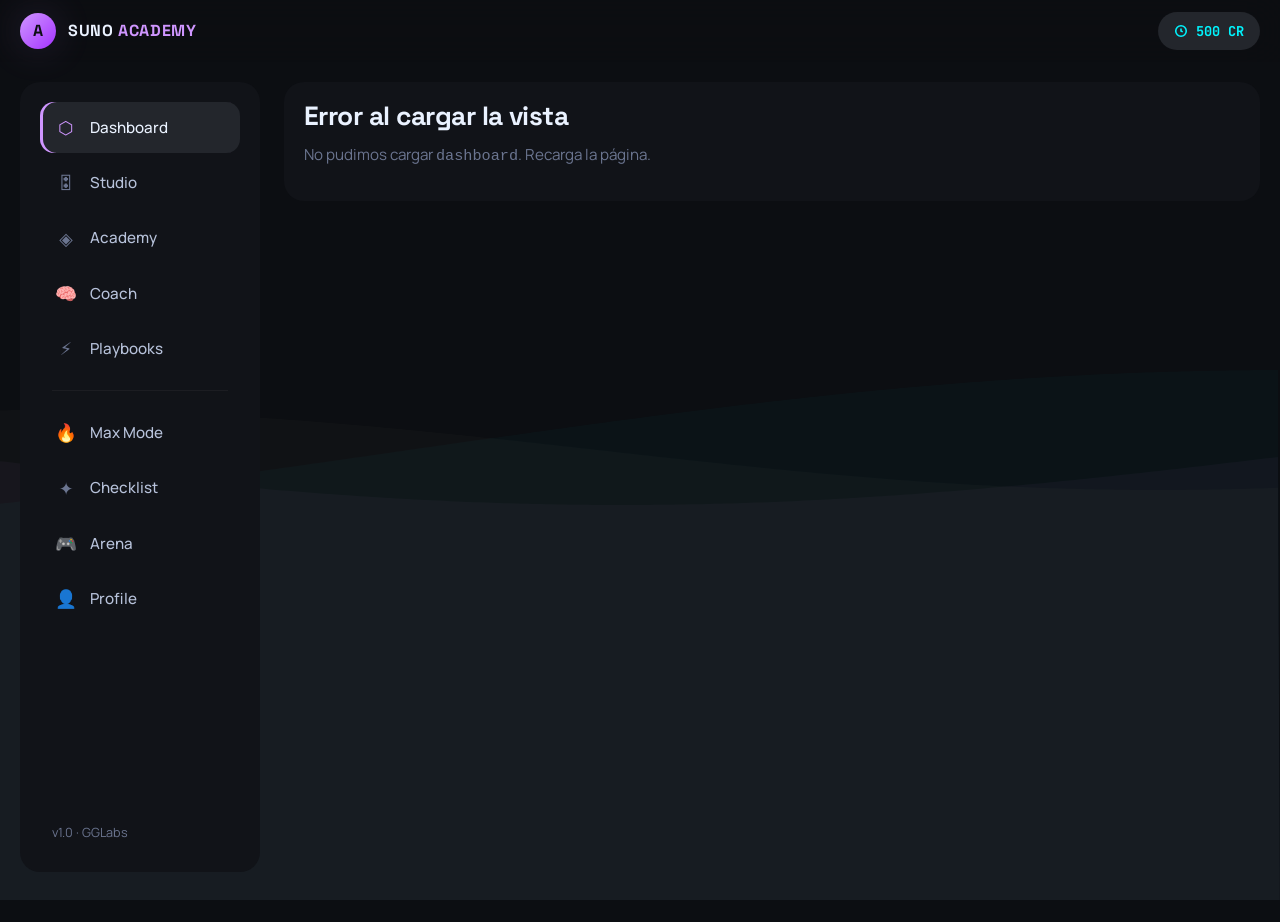
==== index.html @ f813c274 "feat: SUNO ACADEMY v1.0 — scaffolding completo + motores + datos reales - Shell navegable con 9 secc" ====
<!DOCTYPE html>
<html lang="es">
<head>
<meta charset="UTF-8" />
<meta name="viewport" content="width=device-width, initial-scale=1, viewport-fit=cover" />
<meta name="theme-color" content="#0c0e12" />
<meta name="description" content="SUNO ACADEMY — Aprende, domina y compite usando Suno AI. Motor de prompts, academia de videos con timestamps, coach de diagnóstico, playbooks, Max Mode y gamificación completa. GGLabs Bolivia." />
<meta property="og:title" content="SUNO ACADEMY" />
<meta property="og:description" content="La academia definitiva para dominar Suno AI — motor de prompts, videos, coach de diagnóstico y gamificación." />
<meta property="og:image" content="assets/img/og-cover.png" />
<meta property="og:type" content="website" />
<title>SUNO ACADEMY · Kinetic Studio</title>

<link rel="icon" type="image/svg+xml" href="assets/img/favicon.svg" />
<link rel="manifest" href="manifest.webmanifest" />

<link rel="preconnect" href="https://fonts.googleapis.com" />
<link rel="preconnect" href="https://fonts.gstatic.com" crossorigin />
<link href="https://fonts.googleapis.com/css2?family=Space+Grotesk:wght@500;600;700&family=Manrope:wght@400;500;600;700&family=JetBrains+Mono:wght@400;500;700&display=swap" rel="stylesheet" />

<link rel="stylesheet" href="assets/css/tokens.css" />
<link rel="stylesheet" href="assets/css/base.css" />
<link rel="stylesheet" href="assets/css/layout.css" />
<link rel="stylesheet" href="assets/css/components.css" />
<link rel="stylesheet" href="assets/css/sections.css" />
</head>
<body>

<!-- Background canvas (ondas sutiles) -->
<canvas id="bgc" aria-hidden="true"></canvas>

<!-- Topbar -->
<header class="topbar" role="banner">
  <div class="topbar-inner">
    <button class="menu-btn" id="menuBtn" aria-label="Abrir menú" hidden>
      <svg viewBox="0 0 24 24" width="22" height="22" fill="none" stroke="currentColor" stroke-width="2" stroke-linecap="round"><path d="M4 7h16M4 12h16M4 17h16"/></svg>
    </button>
    <a class="brand" href="#/dashboard">
      <span class="brand-avatar" aria-hidden="true">A</span>
      <span class="brand-text">SUNO <span class="brand-accent">ACADEMY</span></span>
    </a>
    <div class="topbar-right">
      <button class="credit-chip" id="creditChip" aria-label="Créditos disponibles">
        <svg viewBox="0 0 16 16" width="14" height="14" fill="none" stroke="currentColor" stroke-width="1.8"><circle cx="8" cy="8" r="6"/><path d="M8 5v3l2 1"/></svg>
        <span id="creditValue">500</span> CR
      </button>
    </div>
  </div>
</header>

<!-- Shell principal: sidebar + main -->
<div class="shell">

  <!-- Sidebar (desktop) -->
  <aside class="sidebar" id="sidebar" aria-label="Navegación principal">
    <nav>
      <a href="#/dashboard" class="nav-link" data-route="dashboard">
        <span class="nav-icon" aria-hidden="true">⬡</span>
        <span>Dashboard</span>
      </a>
      <a href="#/studio" class="nav-link" data-route="studio">
        <span class="nav-icon" aria-hidden="true">🎛</span>
        <span>Studio</span>
      </a>
      <a href="#/academy" class="nav-link" data-route="academy">
        <span class="nav-icon" aria-hidden="true">◈</span>
        <span>Academy</span>
      </a>
      <a href="#/coach" class="nav-link" data-route="coach">
        <span class="nav-icon" aria-hidden="true">🧠</span>
        <span>Coach</span>
      </a>
      <a href="#/playbooks" class="nav-link" data-route="playbooks">
        <span class="nav-icon" aria-hidden="true">⚡</span>
        <span>Playbooks</span>
      </a>
      <div class="nav-sep"></div>
      <a href="#/maxmode" class="nav-link" data-route="maxmode">
        <span class="nav-icon" aria-hidden="true">🔥</span>
        <span>Max Mode</span>
      </a>
      <a href="#/checklist" class="nav-link" data-route="checklist">
        <span class="nav-icon" aria-hidden="true">✦</span>
        <span>Checklist</span>
      </a>
      <a href="#/arena" class="nav-link" data-route="arena">
        <span class="nav-icon" aria-hidden="true">🎮</span>
        <span>Arena</span>
      </a>
      <a href="#/profile" class="nav-link" data-route="profile">
        <span class="nav-icon" aria-hidden="true">👤</span>
        <span>Profile</span>
      </a>
    </nav>
    <div class="sidebar-footer">
      <small class="muted">v1.0 · GGLabs</small>
    </div>
  </aside>

  <!-- Main content -->
  <main id="main" class="main" role="main">

    <!-- Dashboard (default) -->
    <section class="view" id="view-dashboard" data-view="dashboard" hidden>
      <div class="loading-placeholder">
        <div class="ring-ph"></div>
        <p class="muted">Cargando dashboard…</p>
      </div>
    </section>

    <!-- Studio -->
    <section class="view" id="view-studio" data-view="studio" hidden>
      <div class="loading-placeholder">
        <div class="ring-ph"></div>
        <p class="muted">Inicializando Synthesis Engine…</p>
      </div>
    </section>

    <!-- Academy -->
    <section class="view" id="view-academy" data-view="academy" hidden>
      <div class="loading-placeholder">
        <div class="ring-ph"></div>
        <p class="muted">Cargando academia…</p>
      </div>
    </section>

    <!-- Coach -->
    <section class="view" id="view-coach" data-view="coach" hidden>
      <div class="loading-placeholder">
        <div class="ring-ph"></div>
        <p class="muted">Preparando diagnóstico…</p>
      </div>
    </section>

    <!-- Playbooks -->
    <section class="view" id="view-playbooks" data-view="playbooks" hidden>
      <div class="loading-placeholder">
        <div class="ring-ph"></div>
        <p class="muted">Cargando playbooks…</p>
      </div>
    </section>

    <!-- Max Mode -->
    <section class="view" id="view-maxmode" data-view="maxmode" hidden>
      <div class="loading-placeholder">
        <div class="ring-ph"></div>
        <p class="muted">Cargando Max Mode…</p>
      </div>
    </section>

    <!-- Checklist -->
    <section class="view" id="view-checklist" data-view="checklist" hidden>
      <div class="loading-placeholder">
        <div class="ring-ph"></div>
        <p class="muted">Cargando checklist…</p>
      </div>
    </section>

    <!-- Arena -->
    <section class="view" id="view-arena" data-view="arena" hidden>
      <div class="loading-placeholder">
        <div class="ring-ph"></div>
        <p class="muted">Entrando al arena…</p>
      </div>
    </section>

    <!-- Profile -->
    <section class="view" id="view-profile" data-view="profile" hidden>
      <div class="loading-placeholder">
        <div class="ring-ph"></div>
        <p class="muted">Cargando identidad creativa…</p>
      </div>
    </section>

  </main>

</div>

<!-- Bottom Nav (mobile) -->
<nav class="bottom-nav" aria-label="Navegación móvil">
  <a href="#/dashboard" class="bn-link" data-route="dashboard">
    <span class="bn-icon" aria-hidden="true">⬡</span>
    <span class="bn-label">Dashboard</span>
  </a>
  <a href="#/studio" class="bn-link" data-route="studio">
    <span class="bn-icon" aria-hidden="true">🧪</span>
    <span class="bn-label">Lab</span>
  </a>
  <a href="#/academy" class="bn-link" data-route="academy">
    <span class="bn-icon" aria-hidden="true">◈</span>
    <span class="bn-label">Academy</span>
  </a>
  <a href="#/arena" class="bn-link" data-route="arena">
    <span class="bn-icon" aria-hidden="true">🎮</span>
    <span class="bn-label">Arena</span>
  </a>
  <a href="#/profile" class="bn-link" data-route="profile">
    <span class="bn-icon" aria-hidden="true">👤</span>
    <span class="bn-label">Profile</span>
  </a>
</nav>

<!-- Toast container -->
<div class="toast-stack" id="toastStack" aria-live="polite" aria-atomic="true"></div>

<!-- Module loader -->
<script type="module" src="assets/js/app.js"></script>

</body>
</html>
---- assets/css/tokens.css ----
/* ============================================================
   SUNO ACADEMY · Design Tokens
   Sistema "Kinetic Studio" — obsidiana + neón
   ============================================================ */

:root {
  /* ── Base surfaces (obsidiana) ──────────────────────────── */
  --bg:             #0c0e12;
  --surface:        #0c0e12;
  --surface-low:    #111318;
  --surface-mid:    #1a1d23;
  --surface-high:   #23262c;
  --surface-bright: #2a2d33;

  /* ── Acentos neón ──────────────────────────────────────── */
  --primary:        #cf96ff;
  --primary-dim:    #a533ff;
  --secondary:      #00f4fe;
  --tertiary:       #f3ffca;
  --warn:           #f7ca65;
  --danger:         #ff6d83;
  --success:        #3cff99;

  /* ── Texto ──────────────────────────────────────────────── */
  --text:           #eaf2ff;
  --text-2:         #b7c2da;
  --text-3:         #6b7590;

  /* ── Ghost line (solo accesibilidad) ───────────────────── */
  --outline-ghost:  rgba(70, 72, 77, 0.20);

  /* ── Gradients ─────────────────────────────────────────── */
  --grad-primary:   linear-gradient(135deg, #cf96ff 0%, #a533ff 100%);
  --grad-cool:      linear-gradient(135deg, #00f4fe 0%, #cf96ff 100%);
  --grad-warm:      linear-gradient(135deg, #f3ffca 0%, #f7ca65 100%);
  --grad-danger:    linear-gradient(90deg, #ff6d83, #f7ca65, #3cff99);

  /* ── Ambient glows (reemplazan drop-shadows) ───────────── */
  --glow-primary:   0 0 40px rgba(207, 150, 255, 0.16);
  --glow-secondary: 0 0 40px rgba(0, 244, 254, 0.12);
  --glow-tertiary:  0 0 40px rgba(243, 255, 202, 0.14);
  --glow-card:      0 8px 40px rgba(0, 0, 0, 0.35);

  /* ── Radii ─────────────────────────────────────────────── */
  --r-sm:   8px;
  --r-md:  14px;
  --r-lg:  20px;
  --r-xl:  28px;
  --r-full: 999px;

  /* ── Spacing ───────────────────────────────────────────── */
  --sp-1:  4px;
  --sp-2:  8px;
  --sp-3: 12px;
  --sp-4: 16px;
  --sp-5: 20px;
  --sp-6: 24px;
  --sp-8: 32px;
  --sp-10: 40px;
  --sp-12: 56px;

  /* ── Glass ─────────────────────────────────────────────── */
  --glass-bg:   rgba(42, 45, 51, 0.40);
  --glass-blur: blur(20px);

  /* ── Tipografía ────────────────────────────────────────── */
  --font-display: 'Space Grotesk', ui-sans-serif, system-ui, sans-serif;
  --font-body:    'Manrope', ui-sans-serif, system-ui, sans-serif;
  --font-mono:    'JetBrains Mono', ui-monospace, SFMono-Regular, Menlo, monospace;

  /* ── Tamaños de texto ──────────────────────────────────── */
  --tx-display-lg: clamp(2.2rem, 5vw, 3.4rem);
  --tx-display-md: clamp(1.7rem, 3.5vw, 2.4rem);
  --tx-headline:   clamp(1.25rem, 2.2vw, 1.65rem);
  --tx-title:      1.05rem;
  --tx-body:       0.95rem;
  --tx-small:      0.85rem;
  --tx-xs:         0.75rem;

  /* ── Z-index ───────────────────────────────────────────── */
  --z-topbar: 50;
  --z-nav:    45;
  --z-toast:  90;
  --z-modal:  100;

  /* ── Transiciones ──────────────────────────────────────── */
  --ease-out:  cubic-bezier(0.2, 0.7, 0.2, 1);
  --ease-in:   cubic-bezier(0.8, 0.1, 0.95, 0.3);
  --dur-fast:  0.16s;
  --dur-med:   0.28s;
  --dur-slow:  0.5s;
}

/* Accesibilidad: reduce motion */
@media (prefers-reduced-motion: reduce) {
  :root {
    --dur-fast: 0.01s;
    --dur-med:  0.01s;
    --dur-slow: 0.01s;
  }
}

/* EOF */
---- assets/css/base.css ----
/* ============================================================
   SUNO ACADEMY · Base styles
   Reset, tipografía, fondos, scrollbar
   ============================================================ */

*, *::before, *::after { box-sizing: border-box; }

html, body { margin: 0; padding: 0; }

html {
  scroll-behavior: smooth;
  -webkit-text-size-adjust: 100%;
  text-size-adjust: 100%;
}

body {
  font-family: var(--font-body);
  font-size: var(--tx-body);
  line-height: 1.55;
  color: var(--text);
  background: var(--bg);
  min-height: 100vh;
  min-height: 100dvh;
  overflow-x: hidden;
  -webkit-font-smoothing: antialiased;
  -moz-osx-font-smoothing: grayscale;
}

/* Background canvas — absolute, detrás de todo */
#bgc {
  position: fixed;
  inset: 0;
  width: 100%;
  height: 100%;
  z-index: 0;
  pointer-events: none;
  opacity: 0.9;
}

/* Tipografía display */
h1, h2, h3, h4 {
  font-family: var(--font-display);
  font-weight: 700;
  letter-spacing: -0.02em;
  margin: 0 0 var(--sp-3);
  color: var(--text);
  line-height: 1.1;
}

h1 { font-size: var(--tx-display-md); }
h2 { font-size: var(--tx-headline); }
h3 { font-size: var(--tx-title); }
h4 { font-size: var(--tx-body); font-weight: 600; }

p { margin: 0 0 var(--sp-3); color: var(--text-2); }

a {
  color: var(--primary);
  text-decoration: none;
  transition: color var(--dur-fast) var(--ease-out);
}
a:hover { color: var(--secondary); }

button {
  font-family: inherit;
  font-size: inherit;
  color: inherit;
  background: none;
  border: none;
  cursor: pointer;
  padding: 0;
}

button:focus-visible,
a:focus-visible,
input:focus-visible,
select:focus-visible,
textarea:focus-visible {
  outline: 2px solid var(--secondary);
  outline-offset: 2px;
  border-radius: var(--r-sm);
}

img, svg { display: block; max-width: 100%; }

/* Helpers */
.muted { color: var(--text-3); }
.mono  { font-family: var(--font-mono); }
.grad-text {
  background: var(--grad-cool);
  -webkit-background-clip: text;
          background-clip: text;
  -webkit-text-fill-color: transparent;
  color: transparent;
}

/* Scrollbar oscuro */
* { scrollbar-width: thin; scrollbar-color: var(--surface-high) transparent; }
*::-webkit-scrollbar { width: 10px; height: 10px; }
*::-webkit-scrollbar-track { background: transparent; }
*::-webkit-scrollbar-thumb {
  background: var(--surface-high);
  border-radius: var(--r-full);
}
*::-webkit-scrollbar-thumb:hover { background: var(--surface-bright); }

/* Selección */
::selection {
  background: var(--primary-dim);
  color: var(--text);
}

/* Loading placeholder */
.loading-placeholder {
  display: flex;
  flex-direction: column;
  align-items: center;
  justify-content: center;
  gap: var(--sp-4);
  min-height: 60vh;
  text-align: center;
}
.ring-ph {
  width: 48px; height: 48px;
  border-radius: 50%;
  border: 3px solid var(--surface-high);
  border-top-color: var(--primary);
  animation: ringSpin 0.9s linear infinite;
}
@keyframes ringSpin { to { transform: rotate(360deg); } }

/* Utilidades */
[hidden] { display: none !important; }

/* EOF */
---- assets/css/layout.css ----
/* ============================================================
   SUNO ACADEMY · Layout
   Shell: topbar, sidebar, main, bottom-nav
   ============================================================ */

/* ── Topbar ──────────────────────────────────────────────── */
.topbar {
  position: sticky;
  top: 0;
  z-index: var(--z-topbar);
  background: rgba(12, 14, 18, 0.75);
  backdrop-filter: var(--glass-blur);
  -webkit-backdrop-filter: var(--glass-blur);
}

.topbar-inner {
  max-width: 1440px;
  margin: 0 auto;
  padding: var(--sp-3) var(--sp-5);
  display: flex;
  align-items: center;
  gap: var(--sp-4);
}

.menu-btn {
  display: none;
  width: 40px;
  height: 40px;
  align-items: center;
  justify-content: center;
  border-radius: var(--r-full);
  color: var(--text-2);
  transition: color var(--dur-fast) var(--ease-out);
}
.menu-btn:hover { color: var(--text); }

.brand {
  display: flex;
  align-items: center;
  gap: var(--sp-3);
  font-family: var(--font-display);
  font-weight: 700;
  letter-spacing: 0.04em;
  font-size: 1rem;
  color: var(--text);
  text-transform: uppercase;
}
.brand-avatar {
  width: 36px;
  height: 36px;
  border-radius: 50%;
  background: var(--grad-primary);
  display: flex;
  align-items: center;
  justify-content: center;
  font-family: var(--font-display);
  font-weight: 700;
  color: #0c0e12;
  font-size: 1rem;
  box-shadow: var(--glow-primary);
}
.brand-text { color: var(--text); }
.brand-accent { color: var(--primary); }

.topbar-right {
  margin-left: auto;
  display: flex;
  align-items: center;
  gap: var(--sp-3);
}

.credit-chip {
  display: inline-flex;
  align-items: center;
  gap: var(--sp-2);
  padding: 10px 16px;
  border-radius: var(--r-full);
  background: var(--surface-high);
  color: var(--secondary);
  font-family: var(--font-mono);
  font-weight: 700;
  font-size: var(--tx-small);
  transition: all var(--dur-fast) var(--ease-out);
}
.credit-chip:hover {
  background: var(--surface-bright);
  box-shadow: var(--glow-secondary);
}

/* ── Shell (sidebar + main) ──────────────────────────────── */
.shell {
  max-width: 1440px;
  margin: 0 auto;
  display: grid;
  grid-template-columns: 240px 1fr;
  gap: var(--sp-6);
  padding: var(--sp-5);
  position: relative;
  z-index: 2;
}

.sidebar {
  position: sticky;
  top: 80px;
  height: calc(100vh - 110px);
  height: calc(100dvh - 110px);
  background: var(--surface-low);
  border-radius: var(--r-lg);
  padding: var(--sp-5);
  display: flex;
  flex-direction: column;
  gap: var(--sp-4);
}

.sidebar nav {
  display: flex;
  flex-direction: column;
  gap: var(--sp-1);
  flex: 1;
  overflow-y: auto;
}

.nav-link {
  display: flex;
  align-items: center;
  gap: var(--sp-3);
  padding: 12px 14px;
  border-radius: var(--r-md);
  color: var(--text-2);
  font-weight: 500;
  font-size: var(--tx-body);
  transition: all var(--dur-fast) var(--ease-out);
}
.nav-link:hover {
  background: var(--surface-mid);
  color: var(--text);
}
.nav-link.active {
  background: var(--surface-high);
  color: var(--text);
  box-shadow: inset 3px 0 0 0 var(--primary);
}
.nav-link.active .nav-icon { color: var(--primary); }

.nav-icon {
  width: 24px;
  display: inline-flex;
  align-items: center;
  justify-content: center;
  font-size: 1.1rem;
  color: var(--text-3);
  transition: color var(--dur-fast) var(--ease-out);
}

.nav-sep {
  height: 1px;
  margin: var(--sp-3) var(--sp-3);
  background: var(--outline-ghost);
}

.sidebar-footer {
  padding: var(--sp-2) var(--sp-3);
}

/* ── Main ────────────────────────────────────────────────── */
.main {
  min-height: calc(100vh - 80px);
  min-height: calc(100dvh - 80px);
}

.view {
  display: block;
  animation: viewEnter var(--dur-med) var(--ease-out) both;
}
.view[hidden] { display: none !important; }

@keyframes viewEnter {
  from { opacity: 0; transform: translateY(6px); }
  to   { opacity: 1; transform: translateY(0); }
}

/* ── Bottom Nav (mobile) ─────────────────────────────────── */
.bottom-nav {
  display: none;
  position: fixed;
  left: 0;
  right: 0;
  bottom: 0;
  z-index: var(--z-nav);
  background: rgba(12, 14, 18, 0.85);
  backdrop-filter: var(--glass-blur);
  -webkit-backdrop-filter: var(--glass-blur);
  padding: var(--sp-2) var(--sp-2) calc(var(--sp-2) + env(safe-area-inset-bottom));
  justify-content: space-around;
}

.bn-link {
  flex: 1;
  display: flex;
  flex-direction: column;
  align-items: center;
  gap: 2px;
  padding: var(--sp-2) 6px;
  color: var(--text-3);
  border-radius: var(--r-md);
  transition: color var(--dur-fast) var(--ease-out);
}
.bn-link.active {
  color: var(--secondary);
}
.bn-link.active .bn-icon { filter: drop-shadow(0 0 8px rgba(0, 244, 254, 0.6)); }

.bn-icon { font-size: 1.2rem; }
.bn-label {
  font-family: var(--font-mono);
  font-size: 10px;
  font-weight: 700;
  letter-spacing: 0.06em;
  text-transform: uppercase;
}

/* ── Responsive ──────────────────────────────────────────── */
@media (max-width: 980px) {
  .menu-btn { display: inline-flex; }
  .shell {
    grid-template-columns: 1fr;
    padding: var(--sp-3);
    padding-bottom: calc(var(--sp-12) + 70px);
  }
  .sidebar {
    position: fixed;
    left: var(--sp-3);
    right: var(--sp-3);
    top: 70px;
    bottom: 70px;
    height: auto;
    max-width: 320px;
    z-index: var(--z-modal);
    display: none;
  }
  .sidebar.open { display: flex; }
  .bottom-nav { display: flex; }
  .topbar-inner { padding: var(--sp-2) var(--sp-4); }
  .brand-text { display: none; }
  .brand-accent { display: inline; }
}

@media (max-width: 480px) {
  .credit-chip { padding: 8px 12px; font-size: var(--tx-xs); }
}

/* EOF */
---- assets/css/components.css ----
/* ============================================================
   SUNO ACADEMY · Components
   Cards, buttons, chips, bars, toasts, HUD
   ============================================================ */

/* ── Cards ───────────────────────────────────────────────── */
.card {
  background: var(--surface-low);
  border-radius: var(--r-lg);
  padding: var(--sp-5);
  position: relative;
}
.card.elevated {
  background: var(--surface-high);
}
.card.glass {
  background: var(--glass-bg);
  backdrop-filter: var(--glass-blur);
  -webkit-backdrop-filter: var(--glass-blur);
}
.card-title {
  font-family: var(--font-display);
  font-weight: 700;
  font-size: 1.15rem;
  margin-bottom: var(--sp-2);
}
.card-sub {
  color: var(--text-3);
  font-size: var(--tx-small);
  margin-bottom: var(--sp-4);
}

/* ── Eyebrow label ───────────────────────────────────────── */
.eyebrow {
  display: inline-flex;
  align-items: center;
  gap: var(--sp-2);
  padding: 6px 12px;
  border-radius: var(--r-full);
  background: rgba(207, 150, 255, 0.10);
  color: var(--primary);
  font-family: var(--font-mono);
  font-weight: 700;
  font-size: 10px;
  letter-spacing: 0.12em;
  text-transform: uppercase;
}
.eyebrow.teal {
  background: rgba(0, 244, 254, 0.10);
  color: var(--secondary);
}
.eyebrow.gold {
  background: rgba(247, 202, 101, 0.10);
  color: var(--warn);
}

/* ── Botones ─────────────────────────────────────────────── */
.btn {
  display: inline-flex;
  align-items: center;
  justify-content: center;
  gap: var(--sp-2);
  padding: 12px 20px;
  border-radius: var(--r-full);
  font-family: var(--font-body);
  font-weight: 700;
  font-size: var(--tx-body);
  cursor: pointer;
  transition: all var(--dur-fast) var(--ease-out);
  white-space: nowrap;
}

.btn-primary {
  background: var(--grad-primary);
  color: #0c0e12;
  box-shadow: var(--glow-primary);
}
.btn-primary:hover {
  transform: translateY(-1px);
  box-shadow: 0 0 50px rgba(207, 150, 255, 0.28);
}
.btn-primary:active { transform: translateY(0); }

.btn-secondary {
  background: rgba(0, 244, 254, 0.12);
  color: var(--secondary);
  border-radius: var(--r-md);
}
.btn-secondary:hover { background: rgba(0, 244, 254, 0.18); }

.btn-ghost {
  background: var(--surface-high);
  color: var(--text);
}
.btn-ghost:hover { background: var(--surface-bright); }

.btn-tertiary {
  background: transparent;
  color: var(--secondary);
  padding: 10px 14px;
}
.btn-tertiary:hover { background: rgba(0, 244, 254, 0.08); }

.btn-danger {
  background: rgba(255, 109, 131, 0.14);
  color: var(--danger);
}
.btn-danger:hover { background: rgba(255, 109, 131, 0.22); }

.btn-sm { padding: 8px 14px; font-size: var(--tx-small); }
.btn-lg { padding: 16px 28px; font-size: 1rem; }

.btn:disabled {
  opacity: 0.4;
  cursor: not-allowed;
  pointer-events: none;
}

/* ── Chips (pills interactivas) ──────────────────────────── */
.chip {
  display: inline-flex;
  align-items: center;
  gap: var(--sp-2);
  padding: 8px 14px;
  border-radius: var(--r-full);
  background: var(--surface-high);
  color: var(--text-2);
  font-family: var(--font-body);
  font-size: var(--tx-small);
  font-weight: 600;
  cursor: pointer;
  transition: all var(--dur-fast) var(--ease-out);
  user-select: none;
}
.chip:hover { color: var(--text); background: var(--surface-bright); }
.chip.active {
  background: var(--grad-primary);
  color: #0c0e12;
}
.chip.ghost {
  background: var(--glass-bg);
  backdrop-filter: var(--glass-blur);
  -webkit-backdrop-filter: var(--glass-blur);
  color: var(--tertiary);
}
.chip.data {
  font-family: var(--font-mono);
  color: var(--secondary);
  background: rgba(0, 244, 254, 0.08);
}
.chip-row {
  display: flex;
  flex-wrap: wrap;
  gap: var(--sp-2);
}
.chip-scroll {
  display: flex;
  gap: var(--sp-2);
  overflow-x: auto;
  scrollbar-width: none;
  padding-bottom: var(--sp-1);
}
.chip-scroll::-webkit-scrollbar { display: none; }
.chip-scroll .chip { flex-shrink: 0; }

/* ── Inputs ──────────────────────────────────────────────── */
.input, .textarea, .select {
  width: 100%;
  padding: 13px 16px;
  border-radius: var(--r-md);
  background: var(--surface-mid);
  color: var(--text);
  font-family: inherit;
  font-size: var(--tx-body);
  border: none;
  transition: background var(--dur-fast) var(--ease-out);
}
.input:focus, .textarea:focus, .select:focus {
  background: var(--surface-high);
}
.textarea { min-height: 100px; resize: vertical; line-height: 1.55; }

.field-label {
  display: block;
  font-family: var(--font-mono);
  font-size: 10px;
  font-weight: 700;
  letter-spacing: 0.12em;
  text-transform: uppercase;
  color: var(--text-3);
  margin-bottom: 6px;
}

/* ── Range slider ────────────────────────────────────────── */
input[type="range"] {
  width: 100%;
  -webkit-appearance: none;
  appearance: none;
  background: transparent;
  height: 24px;
}
input[type="range"]::-webkit-slider-runnable-track {
  height: 4px;
  background: var(--surface-high);
  border-radius: var(--r-full);
}
input[type="range"]::-moz-range-track {
  height: 4px;
  background: var(--surface-high);
  border-radius: var(--r-full);
}
input[type="range"]::-webkit-slider-thumb {
  -webkit-appearance: none;
  appearance: none;
  width: 18px; height: 18px;
  background: var(--secondary);
  border-radius: 50%;
  margin-top: -7px;
  box-shadow: var(--glow-secondary);
  cursor: pointer;
}
input[type="range"]::-moz-range-thumb {
  width: 18px; height: 18px;
  background: var(--secondary);
  border-radius: 50%;
  border: none;
  box-shadow: var(--glow-secondary);
  cursor: pointer;
}

/* ── Barras de progreso ──────────────────────────────────── */
.bar {
  width: 100%;
  height: 8px;
  border-radius: var(--r-full);
  background: var(--surface-high);
  overflow: hidden;
  position: relative;
}
.bar-fill {
  height: 100%;
  width: 0%;
  background: var(--grad-primary);
  border-radius: var(--r-full);
  transition: width var(--dur-med) var(--ease-out);
}
.bar-fill.cool    { background: var(--grad-cool); }
.bar-fill.warm    { background: var(--grad-warm); }
.bar-fill.score   { background: var(--grad-danger); }
.bar-fill.success { background: var(--success); }

/* ── Score big number ────────────────────────────────────── */
.score-big {
  font-family: var(--font-mono);
  font-weight: 700;
  font-size: 3.5rem;
  color: var(--tertiary);
  line-height: 1;
  letter-spacing: -0.02em;
}
.score-slash { color: var(--text-3); margin: 0 var(--sp-2); }
.score-total { color: var(--text-3); font-size: 1.5rem; }

/* ── Mono block ──────────────────────────────────────────── */
.mono-block {
  font-family: var(--font-mono);
  font-size: 13px;
  line-height: 1.6;
  background: var(--surface);
  color: var(--tertiary);
  padding: var(--sp-4);
  border-radius: var(--r-md);
  white-space: pre-wrap;
  word-break: break-word;
  min-height: 60px;
}

/* ── Toasts ──────────────────────────────────────────────── */
.toast-stack {
  position: fixed;
  right: var(--sp-5);
  bottom: var(--sp-5);
  display: flex;
  flex-direction: column;
  gap: var(--sp-2);
  z-index: var(--z-toast);
  max-width: 360px;
}
.toast {
  padding: var(--sp-3) var(--sp-4);
  border-radius: var(--r-md);
  background: var(--surface-high);
  color: var(--text);
  font-size: var(--tx-small);
  animation: toastIn var(--dur-med) var(--ease-out), toastOut var(--dur-med) var(--ease-out) 3s forwards;
  backdrop-filter: var(--glass-blur);
  -webkit-backdrop-filter: var(--glass-blur);
}
.toast.success { box-shadow: inset 3px 0 0 0 var(--success); }
.toast.warn    { box-shadow: inset 3px 0 0 0 var(--warn); }
.toast.error   { box-shadow: inset 3px 0 0 0 var(--danger); }
.toast.epic    {
  background: var(--grad-primary);
  color: #0c0e12;
  font-weight: 700;
  box-shadow: var(--glow-primary);
}

@keyframes toastIn  { from { opacity: 0; transform: translateY(8px); } to { opacity: 1; transform: translateY(0); } }
@keyframes toastOut { to   { opacity: 0; transform: translateY(8px); } }

@media (max-width: 640px) {
  .toast-stack { left: var(--sp-3); right: var(--sp-3); bottom: calc(var(--sp-3) + 70px); max-width: none; }
}

/* ── Level Ring (dashboard) ──────────────────────────────── */
.ring-wrap {
  position: relative;
  width: 180px;
  height: 180px;
  margin: 0 auto;
}
.ring-wrap svg {
  width: 100%;
  height: 100%;
  transform: rotate(-90deg);
}
.ring-track {
  stroke: var(--surface-high);
  fill: none;
  stroke-width: 10;
}
.ring-progress {
  stroke: var(--tertiary);
  fill: none;
  stroke-width: 10;
  stroke-linecap: round;
  filter: drop-shadow(0 0 12px rgba(207, 150, 255, 0.5));
  transition: stroke-dashoffset var(--dur-slow) var(--ease-out);
}
.ring-label {
  position: absolute;
  inset: 0;
  display: flex;
  flex-direction: column;
  align-items: center;
  justify-content: center;
  gap: 2px;
}
.ring-label .r-kicker {
  font-family: var(--font-mono);
  font-size: 11px;
  font-weight: 700;
  letter-spacing: 0.1em;
  color: var(--text-3);
}
.ring-label .r-value {
  font-family: var(--font-display);
  font-weight: 700;
  font-size: 2.5rem;
  color: var(--text);
  line-height: 1;
}

/* ── Dimension row (coach) ───────────────────────────────── */
.dim-row {
  padding: var(--sp-4);
  background: var(--surface-low);
  border-radius: var(--r-md);
  border-left: 3px solid var(--surface-high);
}
.dim-row.danger  { border-left-color: var(--danger); }
.dim-row.warn    { border-left-color: var(--warn); }
.dim-row.success { border-left-color: var(--success); }

.dim-head {
  display: flex;
  align-items: center;
  justify-content: space-between;
  margin-bottom: var(--sp-2);
}
.dim-name {
  font-family: var(--font-display);
  font-weight: 600;
  font-size: 1rem;
  display: inline-flex;
  align-items: center;
  gap: var(--sp-2);
}
.dim-pct {
  font-family: var(--font-mono);
  font-weight: 700;
  font-size: 1.1rem;
  color: var(--text);
}
.dim-sub { color: var(--text-3); font-size: var(--tx-small); margin: 4px 0 var(--sp-3); }

.skill-gain {
  margin-top: var(--sp-3);
  padding: var(--sp-3);
  background: var(--surface-mid);
  border-radius: var(--r-md);
}
.skill-gain-label {
  font-family: var(--font-mono);
  font-size: 10px;
  font-weight: 700;
  letter-spacing: 0.1em;
  text-transform: uppercase;
  color: var(--text-3);
  margin-bottom: 4px;
}
.skill-gain-name {
  font-family: var(--font-display);
  font-weight: 600;
  color: var(--primary);
  margin-bottom: var(--sp-3);
}

/* ── Sección headers ─────────────────────────────────────── */
.section-head {
  margin-bottom: var(--sp-6);
}
.section-title {
  font-family: var(--font-display);
  font-weight: 700;
  font-size: var(--tx-display-md);
  margin-bottom: var(--sp-3);
  letter-spacing: -0.02em;
}
.section-lead {
  color: var(--text-2);
  line-height: 1.6;
  max-width: 60ch;
}

/* ── Timestamps (academy) ────────────────────────────────── */
.ts-link {
  display: inline-flex;
  align-items: center;
  gap: 6px;
  padding: 6px 10px;
  border-radius: var(--r-full);
  background: rgba(0, 244, 254, 0.08);
  color: var(--secondary);
  font-family: var(--font-mono);
  font-size: 11px;
  font-weight: 600;
  transition: background var(--dur-fast) var(--ease-out);
}
.ts-link:hover { background: rgba(0, 244, 254, 0.18); }

/* ── Mission card ────────────────────────────────────────── */
.mission-card {
  background: var(--surface-low);
  border-radius: var(--r-lg);
  padding: var(--sp-5);
  position: relative;
  cursor: pointer;
  transition: transform var(--dur-fast) var(--ease-out);
}
.mission-card:hover { transform: translateY(-2px); }
.mission-card.done {
  opacity: 0.5;
  pointer-events: none;
}
.mission-card.done::after {
  content: '✓ COMPLETADA';
  position: absolute;
  inset: 0;
  display: flex;
  align-items: center;
  justify-content: center;
  background: rgba(60, 255, 153, 0.1);
  color: var(--success);
  font-family: var(--font-mono);
  font-weight: 700;
  letter-spacing: 0.1em;
  font-size: var(--tx-small);
  border-radius: var(--r-lg);
  backdrop-filter: blur(4px);
}

/* ── Badge chip ──────────────────────────────────────────── */
.badge-chip {
  display: inline-flex;
  align-items: center;
  gap: 6px;
  padding: 8px 14px;
  border-radius: var(--r-full);
  background: var(--surface-high);
  color: var(--text);
  font-family: var(--font-body);
  font-size: var(--tx-small);
  font-weight: 600;
}
.badge-chip.earned {
  background: var(--grad-primary);
  color: #0c0e12;
}

/* EOF */
---- assets/css/sections.css ----
/* ============================================================
   SUNO ACADEMY · Sections
   Estilos específicos por vista
   ============================================================ */

/* ── Grid util ──────────────────────────────────────────── */
.grid-2 { display: grid; grid-template-columns: repeat(2, 1fr); gap: var(--sp-4); }
.grid-3 { display: grid; grid-template-columns: repeat(3, 1fr); gap: var(--sp-4); }
.grid-4 { display: grid; grid-template-columns: repeat(4, 1fr); gap: var(--sp-4); }

.grid-dashboard {
  display: grid;
  grid-template-columns: repeat(12, 1fr);
  gap: var(--sp-4);
}
.col-4  { grid-column: span 4; }
.col-6  { grid-column: span 6; }
.col-8  { grid-column: span 8; }
.col-12 { grid-column: span 12; }

@media (max-width: 980px) {
  .grid-3, .grid-4 { grid-template-columns: repeat(2, 1fr); }
  .col-4, .col-6, .col-8 { grid-column: span 12; }
}
@media (max-width: 540px) {
  .grid-2, .grid-3, .grid-4 { grid-template-columns: 1fr; }
}

/* ── Dashboard ──────────────────────────────────────────── */
.dash-level-card {
  background: var(--surface-low);
  border-radius: var(--r-lg);
  padding: var(--sp-6);
  text-align: center;
}
.dash-level-card h3 {
  margin-top: var(--sp-4);
  font-size: 1.5rem;
}
.dash-level-sub {
  color: var(--text-3);
  font-family: var(--font-mono);
  font-size: var(--tx-small);
  margin-top: var(--sp-1);
}
.dash-unlock-chip {
  display: inline-flex;
  align-items: center;
  gap: var(--sp-2);
  margin-top: var(--sp-4);
  padding: 10px 14px;
  border-radius: var(--r-full);
  background: rgba(0, 244, 254, 0.08);
  color: var(--secondary);
  font-family: var(--font-mono);
  font-size: var(--tx-small);
  font-weight: 600;
}

.daily-pot {
  background: var(--surface-low);
  border-radius: var(--r-lg);
  padding: var(--sp-5);
}
.daily-pot-head {
  display: flex;
  justify-content: space-between;
  align-items: center;
  margin-bottom: var(--sp-3);
}
.daily-pot-label {
  font-family: var(--font-mono);
  font-size: 10px;
  font-weight: 700;
  letter-spacing: 0.12em;
  text-transform: uppercase;
  color: var(--text-3);
}
.daily-pot-value {
  font-family: var(--font-display);
  font-weight: 700;
  font-size: 2.2rem;
  color: var(--secondary);
}
.daily-pot-foot {
  display: flex;
  justify-content: space-between;
  margin-top: var(--sp-2);
  font-family: var(--font-mono);
  font-size: var(--tx-xs);
  color: var(--text-3);
  letter-spacing: 0.1em;
  text-transform: uppercase;
}

.mission-of-day {
  background: var(--surface-high);
  border-radius: var(--r-lg);
  padding: var(--sp-6);
  text-align: center;
}
.mod-eyebrow {
  display: inline-flex;
  align-items: center;
  gap: 4px;
  color: var(--warn);
  font-family: var(--font-mono);
  font-weight: 700;
  font-size: 10px;
  letter-spacing: 0.12em;
  text-transform: uppercase;
  margin-bottom: var(--sp-2);
}
.mod-title {
  font-family: var(--font-display);
  font-weight: 700;
  font-size: 1.6rem;
  line-height: 1.2;
  margin-bottom: var(--sp-3);
}
.mod-title .mk-accent { color: var(--primary); }
.mod-desc {
  color: var(--text-3);
  font-size: var(--tx-small);
  max-width: 40ch;
  margin: 0 auto var(--sp-4);
}

.skill-grid {
  display: grid;
  grid-template-columns: repeat(2, 1fr);
  gap: var(--sp-3);
}
.skill-card {
  background: var(--surface-low);
  border-radius: var(--r-md);
  padding: var(--sp-4);
  position: relative;
}
.skill-card .sk-icon {
  width: 36px; height: 36px;
  display: flex; align-items: center; justify-content: center;
  border-radius: var(--r-sm);
  background: var(--surface-high);
  color: var(--secondary);
  margin-bottom: var(--sp-3);
  font-size: 1.1rem;
}
.skill-card .sk-name {
  font-family: var(--font-display);
  font-weight: 600;
  font-size: 1rem;
  margin-bottom: 4px;
}
.skill-card .sk-status {
  font-family: var(--font-mono);
  font-size: 10px;
  font-weight: 700;
  letter-spacing: 0.12em;
  text-transform: uppercase;
  color: var(--text-3);
}
.skill-card.mastered .sk-status { color: var(--success); }
.skill-card.locked {
  opacity: 0.5;
}
.skill-card.locked .sk-icon { color: var(--text-3); }

/* ── Studio ─────────────────────────────────────────────── */
.studio-grid {
  display: grid;
  grid-template-columns: 1fr 1fr;
  gap: var(--sp-5);
}
@media (max-width: 980px) {
  .studio-grid { grid-template-columns: 1fr; }
}

.synergy-chip {
  display: inline-flex;
  align-items: center;
  gap: var(--sp-3);
  padding: 10px 16px;
  border-radius: var(--r-full);
  background: rgba(0, 244, 254, 0.08);
  color: var(--secondary);
  font-family: var(--font-mono);
  font-weight: 700;
  font-size: var(--tx-small);
  letter-spacing: 0.06em;
  margin-bottom: var(--sp-5);
}
.synergy-chip .divider {
  width: 1px;
  height: 14px;
  background: var(--outline-ghost);
}

.field-group {
  background: var(--surface-low);
  border-radius: var(--r-lg);
  padding: var(--sp-5);
  margin-bottom: var(--sp-4);
}
.field-group-head {
  display: flex;
  align-items: center;
  justify-content: space-between;
  margin-bottom: var(--sp-3);
}
.field-group-name {
  font-family: var(--font-mono);
  font-weight: 700;
  font-size: 11px;
  letter-spacing: 0.14em;
  text-transform: uppercase;
  color: var(--primary);
}
.field-group.mood .field-group-name { color: var(--secondary); }

.bpm-display {
  font-family: var(--font-mono);
  font-weight: 700;
  color: var(--secondary);
  margin-left: auto;
}

.output-block {
  margin-bottom: var(--sp-4);
}
.output-head {
  display: flex;
  justify-content: space-between;
  align-items: center;
  margin-bottom: var(--sp-2);
}
.output-name {
  font-family: var(--font-display);
  font-weight: 600;
  font-size: var(--tx-body);
}

/* ── Academy ────────────────────────────────────────────── */
.video-grid {
  display: grid;
  grid-template-columns: repeat(auto-fill, minmax(280px, 1fr));
  gap: var(--sp-4);
}
.video-card {
  background: var(--surface-low);
  border-radius: var(--r-lg);
  overflow: hidden;
  display: flex;
  flex-direction: column;
}
.video-thumb {
  aspect-ratio: 16/9;
  background: var(--surface-high);
  position: relative;
  overflow: hidden;
}
.video-thumb img { width: 100%; height: 100%; object-fit: cover; }
.video-body { padding: var(--sp-4); flex: 1; display: flex; flex-direction: column; gap: var(--sp-3); }
.video-title {
  font-family: var(--font-display);
  font-weight: 600;
  font-size: 1rem;
  line-height: 1.3;
}
.video-meta {
  display: flex;
  gap: var(--sp-2);
  flex-wrap: wrap;
  font-family: var(--font-mono);
  font-size: 10px;
  letter-spacing: 0.1em;
  text-transform: uppercase;
  color: var(--text-3);
}

/* ── Lessons ────────────────────────────────────────────── */
.module-card {
  background: var(--surface-low);
  border-radius: var(--r-lg);
  padding: var(--sp-5);
  margin-bottom: var(--sp-4);
}
.module-head {
  display: flex;
  align-items: center;
  justify-content: space-between;
  margin-bottom: var(--sp-4);
}
.module-title {
  font-family: var(--font-display);
  font-weight: 700;
  font-size: 1.3rem;
}
.lesson-row {
  display: flex;
  align-items: center;
  gap: var(--sp-3);
  padding: var(--sp-3);
  background: var(--surface-mid);
  border-radius: var(--r-md);
  margin-bottom: var(--sp-2);
  cursor: pointer;
  transition: background var(--dur-fast) var(--ease-out);
}
.lesson-row:hover { background: var(--surface-high); }
.lesson-row.completed { opacity: 0.7; }
.lesson-row.completed .l-name::after { content: ' ✓'; color: var(--success); }
.lesson-row .l-num {
  width: 32px; height: 32px;
  border-radius: 50%;
  background: var(--surface-high);
  display: flex; align-items: center; justify-content: center;
  font-family: var(--font-mono);
  font-weight: 700;
  color: var(--text-3);
  font-size: var(--tx-small);
}
.lesson-row .l-body { flex: 1; }
.lesson-row .l-name { font-weight: 600; font-size: var(--tx-body); }
.lesson-row .l-meta {
  font-family: var(--font-mono);
  font-size: 10px;
  letter-spacing: 0.08em;
  text-transform: uppercase;
  color: var(--text-3);
  margin-top: 2px;
}

/* ── Coach ──────────────────────────────────────────────── */
.coach-score-card {
  background: var(--surface-low);
  border-radius: var(--r-lg);
  padding: var(--sp-5);
  display: flex;
  flex-direction: column;
  gap: var(--sp-3);
}
.cs-row {
  display: flex;
  align-items: baseline;
  gap: var(--sp-2);
}
.cs-label {
  font-family: var(--font-mono);
  font-weight: 700;
  font-size: 10px;
  letter-spacing: 0.12em;
  text-transform: uppercase;
  color: var(--text-3);
}
.cs-potential {
  display: inline-flex;
  align-items: center;
  gap: 4px;
  padding: 6px 12px;
  border-radius: var(--r-full);
  background: rgba(0, 244, 254, 0.08);
  color: var(--secondary);
  font-family: var(--font-mono);
  font-weight: 700;
  font-size: var(--tx-small);
}

.mentor-note {
  background: var(--surface-low);
  border-left: 3px solid var(--primary);
  border-radius: var(--r-md);
  padding: var(--sp-5);
}
.mentor-note-title {
  font-family: var(--font-display);
  font-weight: 700;
  color: var(--primary);
  font-size: 1.1rem;
  margin-bottom: var(--sp-2);
}

/* ── Playbooks ──────────────────────────────────────────── */
.playbook-grid {
  display: grid;
  grid-template-columns: repeat(auto-fill, minmax(300px, 1fr));
  gap: var(--sp-4);
}
.playbook-card {
  background: var(--surface-low);
  border-radius: var(--r-lg);
  padding: var(--sp-5);
  display: flex;
  flex-direction: column;
  gap: var(--sp-3);
}
.playbook-card .pb-title {
  font-family: var(--font-display);
  font-weight: 700;
  font-size: 1.25rem;
  margin-bottom: var(--sp-1);
}
.playbook-card .pb-sum {
  color: var(--text-2);
  font-size: var(--tx-small);
  line-height: 1.55;
}
.playbook-card .pb-meta {
  display: flex;
  flex-wrap: wrap;
  gap: var(--sp-2);
  margin: var(--sp-2) 0;
}

/* ── Arena ──────────────────────────────────────────────── */
.arena-countdown {
  display: flex;
  gap: var(--sp-3);
  margin-bottom: var(--sp-5);
}
.cd-cell {
  background: var(--surface-low);
  border-radius: var(--r-md);
  padding: var(--sp-4);
  text-align: center;
  flex: 1;
}
.cd-num {
  font-family: var(--font-mono);
  font-weight: 700;
  font-size: 2.2rem;
  color: var(--secondary);
}
.cd-label {
  font-family: var(--font-mono);
  font-size: 10px;
  letter-spacing: 0.14em;
  text-transform: uppercase;
  color: var(--text-3);
}

.challenge-card {
  background: var(--surface-low);
  border-radius: var(--r-lg);
  padding: var(--sp-6);
  margin-bottom: var(--sp-5);
  position: relative;
}
.challenge-prize {
  position: absolute;
  top: var(--sp-5);
  right: var(--sp-5);
  background: var(--surface-high);
  padding: var(--sp-3);
  border-radius: var(--r-md);
  text-align: right;
}
.challenge-prize-label {
  font-family: var(--font-mono);
  font-size: 10px;
  letter-spacing: 0.12em;
  text-transform: uppercase;
  color: var(--text-3);
  margin-bottom: 2px;
}
.challenge-prize-value {
  font-family: var(--font-display);
  font-weight: 700;
  color: var(--secondary);
  font-size: 1.25rem;
}

.top-contender {
  display: flex;
  align-items: center;
  gap: var(--sp-3);
  padding: var(--sp-4);
  background: var(--surface-low);
  border-radius: var(--r-md);
  margin-bottom: var(--sp-2);
}
.tc-rank {
  font-family: var(--font-mono);
  font-weight: 700;
  color: var(--primary);
  font-size: var(--tx-small);
}
.tc-avatar {
  width: 40px; height: 40px;
  border-radius: 50%;
  background: var(--grad-primary);
}
.tc-body { flex: 1; }
.tc-name { font-weight: 700; font-size: var(--tx-body); }
.tc-track { font-family: var(--font-mono); font-size: var(--tx-small); color: var(--text-3); }

/* ── Profile ────────────────────────────────────────────── */
.profile-head {
  text-align: center;
  padding: var(--sp-6);
  background: var(--surface-low);
  border-radius: var(--r-lg);
  margin-bottom: var(--sp-5);
}
.profile-avatar {
  width: 100px; height: 100px;
  border-radius: 50%;
  background: var(--grad-primary);
  margin: 0 auto var(--sp-3);
  display: flex;
  align-items: center;
  justify-content: center;
  font-family: var(--font-display);
  font-weight: 700;
  color: #0c0e12;
  font-size: 2.5rem;
  box-shadow: var(--glow-primary);
}
.profile-tag {
  display: inline-block;
  margin-bottom: var(--sp-2);
}
.profile-name {
  font-family: var(--font-display);
  font-weight: 700;
  font-size: 2.2rem;
  line-height: 1;
}
.profile-name .pn-accent {
  background: var(--grad-cool);
  -webkit-background-clip: text;
          background-clip: text;
  color: transparent;
}
.profile-bio {
  color: var(--text-2);
  max-width: 40ch;
  margin: var(--sp-3) auto 0;
  font-size: var(--tx-small);
  line-height: 1.6;
}

.dna-row {
  display: flex;
  align-items: center;
  gap: var(--sp-3);
  margin-bottom: var(--sp-3);
}
.dna-name {
  flex: 1;
  font-weight: 600;
  font-size: var(--tx-small);
}
.dna-bar {
  flex: 2;
}
.dna-pct {
  width: 44px;
  font-family: var(--font-mono);
  font-weight: 700;
  font-size: var(--tx-small);
  text-align: right;
  color: var(--secondary);
}

/* EOF */
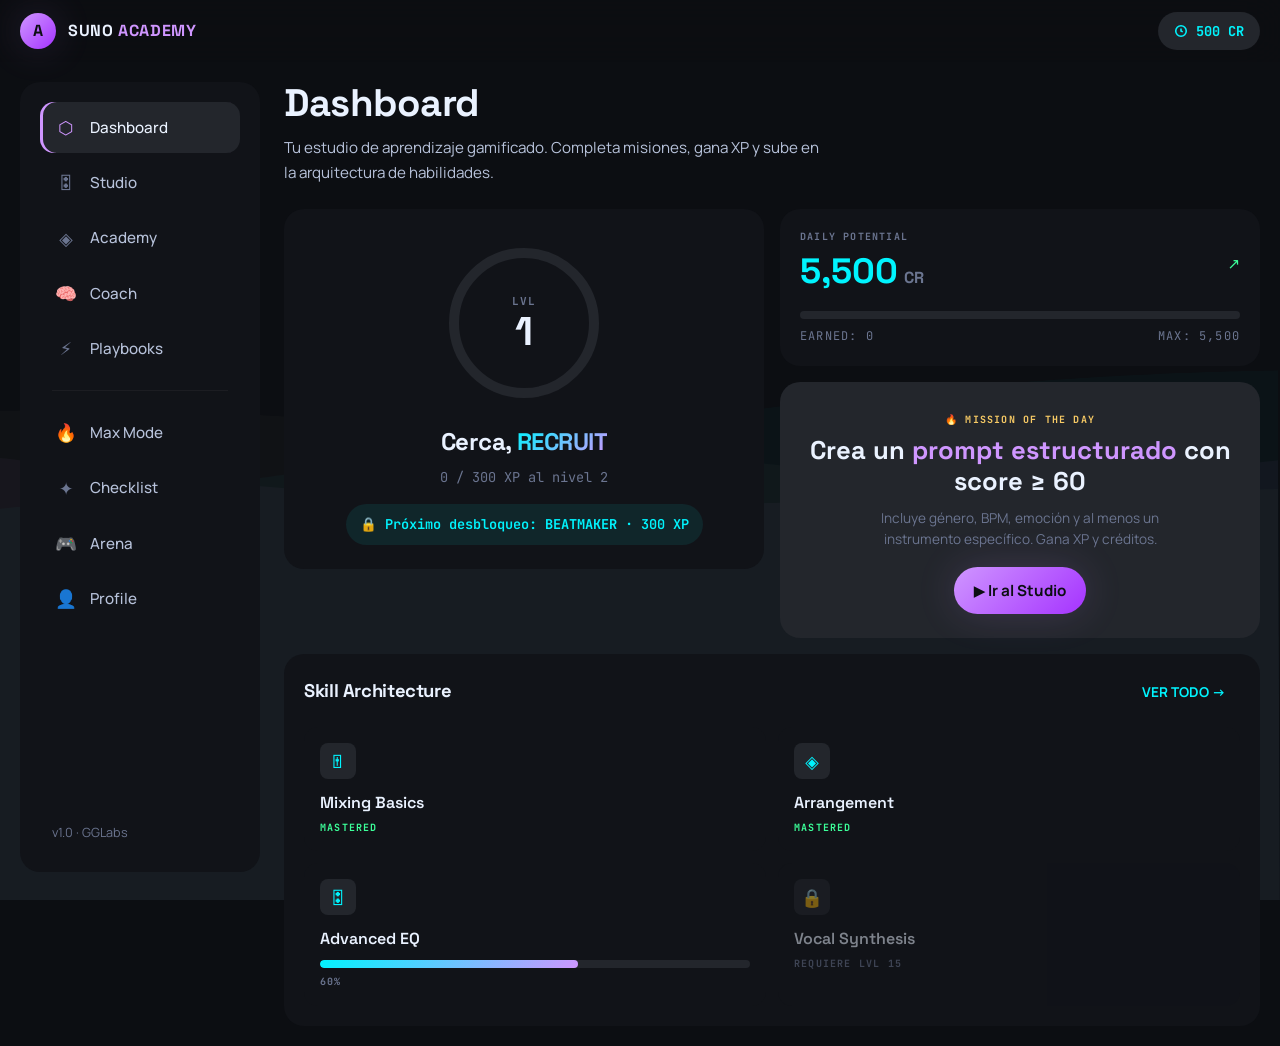
==== commit 85bf9b88: "fix: bump SW cache, remove Bolivia refs, clean meta description - sw.js: bump CACHE_NAME sa-v1 → sa-" ====
--- a/index.html
+++ b/index.html
@@ -4,7 +4,7 @@
 <meta charset="UTF-8" />
 <meta name="viewport" content="width=device-width, initial-scale=1, viewport-fit=cover" />
 <meta name="theme-color" content="#0c0e12" />
-<meta name="description" content="SUNO ACADEMY — Aprende, domina y compite usando Suno AI. Motor de prompts, academia de videos con timestamps, coach de diagnóstico, playbooks, Max Mode y gamificación completa. GGLabs Bolivia." />
+<meta name="description" content="SUNO ACADEMY — Aprende, domina y compite usando Suno AI. Motor de prompts, academia de videos con timestamps, coach de diagnóstico, playbooks, Max Mode y gamificación completa. GGLabs." />
 <meta property="og:title" content="SUNO ACADEMY" />
 <meta property="og:description" content="La academia definitiva para dominar Suno AI — motor de prompts, videos, coach de diagnóstico y gamificación." />
 <meta property="og:image" content="assets/img/og-cover.png" />
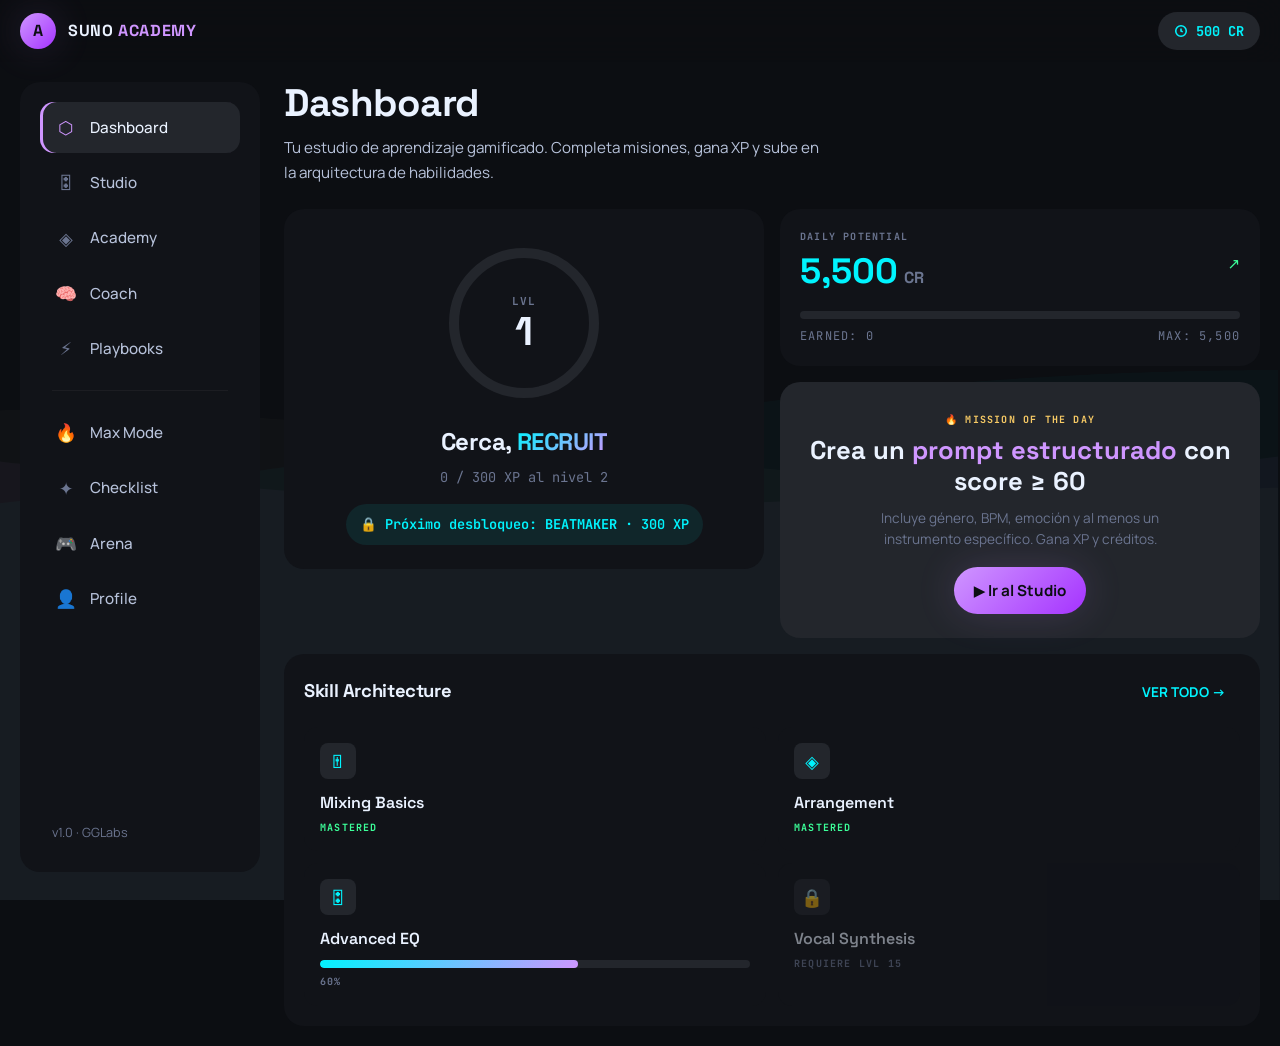
==== commit 12ad3c4f: "refactor: single-file build — elimina ES modules, cache issues y nombre del autor PROBLEMA RESUELTO:" ====
--- a/index.html
+++ b/index.html
@@ -7,22 +7,1582 @@
 <meta name="description" content="SUNO ACADEMY — Aprende, domina y compite usando Suno AI. Motor de prompts, academia de videos con timestamps, coach de diagnóstico, playbooks, Max Mode y gamificación completa. GGLabs." />
 <meta property="og:title" content="SUNO ACADEMY" />
 <meta property="og:description" content="La academia definitiva para dominar Suno AI — motor de prompts, videos, coach de diagnóstico y gamificación." />
-<meta property="og:image" content="assets/img/og-cover.png" />
 <meta property="og:type" content="website" />
 <title>SUNO ACADEMY · Kinetic Studio</title>
-
-<link rel="icon" type="image/svg+xml" href="assets/img/favicon.svg" />
-<link rel="manifest" href="manifest.webmanifest" />
 
 <link rel="preconnect" href="https://fonts.googleapis.com" />
 <link rel="preconnect" href="https://fonts.gstatic.com" crossorigin />
 <link href="https://fonts.googleapis.com/css2?family=Space+Grotesk:wght@500;600;700&family=Manrope:wght@400;500;600;700&family=JetBrains+Mono:wght@400;500;700&display=swap" rel="stylesheet" />
 
-<link rel="stylesheet" href="assets/css/tokens.css" />
-<link rel="stylesheet" href="assets/css/base.css" />
-<link rel="stylesheet" href="assets/css/layout.css" />
-<link rel="stylesheet" href="assets/css/components.css" />
-<link rel="stylesheet" href="assets/css/sections.css" />
+<style>
+/* ============================================================
+   SUNO ACADEMY · Design Tokens
+   Sistema "Kinetic Studio" — obsidiana + neón
+   ============================================================ */
+
+:root {
+  /* ── Base surfaces (obsidiana) ──────────────────────────── */
+  --bg:             #0c0e12;
+  --surface:        #0c0e12;
+  --surface-low:    #111318;
+  --surface-mid:    #1a1d23;
+  --surface-high:   #23262c;
+  --surface-bright: #2a2d33;
+
+  /* ── Acentos neón ──────────────────────────────────────── */
+  --primary:        #cf96ff;
+  --primary-dim:    #a533ff;
+  --secondary:      #00f4fe;
+  --tertiary:       #f3ffca;
+  --warn:           #f7ca65;
+  --danger:         #ff6d83;
+  --success:        #3cff99;
+
+  /* ── Texto ──────────────────────────────────────────────── */
+  --text:           #eaf2ff;
+  --text-2:         #b7c2da;
+  --text-3:         #6b7590;
+
+  /* ── Ghost line (solo accesibilidad) ───────────────────── */
+  --outline-ghost:  rgba(70, 72, 77, 0.20);
+
+  /* ── Gradients ─────────────────────────────────────────── */
+  --grad-primary:   linear-gradient(135deg, #cf96ff 0%, #a533ff 100%);
+  --grad-cool:      linear-gradient(135deg, #00f4fe 0%, #cf96ff 100%);
+  --grad-warm:      linear-gradient(135deg, #f3ffca 0%, #f7ca65 100%);
+  --grad-danger:    linear-gradient(90deg, #ff6d83, #f7ca65, #3cff99);
+
+  /* ── Ambient glows (reemplazan drop-shadows) ───────────── */
+  --glow-primary:   0 0 40px rgba(207, 150, 255, 0.16);
+  --glow-secondary: 0 0 40px rgba(0, 244, 254, 0.12);
+  --glow-tertiary:  0 0 40px rgba(243, 255, 202, 0.14);
+  --glow-card:      0 8px 40px rgba(0, 0, 0, 0.35);
+
+  /* ── Radii ─────────────────────────────────────────────── */
+  --r-sm:   8px;
+  --r-md:  14px;
+  --r-lg:  20px;
+  --r-xl:  28px;
+  --r-full: 999px;
+
+  /* ── Spacing ───────────────────────────────────────────── */
+  --sp-1:  4px;
+  --sp-2:  8px;
+  --sp-3: 12px;
+  --sp-4: 16px;
+  --sp-5: 20px;
+  --sp-6: 24px;
+  --sp-8: 32px;
+  --sp-10: 40px;
+  --sp-12: 56px;
+
+  /* ── Glass ─────────────────────────────────────────────── */
+  --glass-bg:   rgba(42, 45, 51, 0.40);
+  --glass-blur: blur(20px);
+
+  /* ── Tipografía ────────────────────────────────────────── */
+  --font-display: 'Space Grotesk', ui-sans-serif, system-ui, sans-serif;
+  --font-body:    'Manrope', ui-sans-serif, system-ui, sans-serif;
+  --font-mono:    'JetBrains Mono', ui-monospace, SFMono-Regular, Menlo, monospace;
+
+  /* ── Tamaños de texto ──────────────────────────────────── */
+  --tx-display-lg: clamp(2.2rem, 5vw, 3.4rem);
+  --tx-display-md: clamp(1.7rem, 3.5vw, 2.4rem);
+  --tx-headline:   clamp(1.25rem, 2.2vw, 1.65rem);
+  --tx-title:      1.05rem;
+  --tx-body:       0.95rem;
+  --tx-small:      0.85rem;
+  --tx-xs:         0.75rem;
+
+  /* ── Z-index ───────────────────────────────────────────── */
+  --z-topbar: 50;
+  --z-nav:    45;
+  --z-toast:  90;
+  --z-modal:  100;
+
+  /* ── Transiciones ──────────────────────────────────────── */
+  --ease-out:  cubic-bezier(0.2, 0.7, 0.2, 1);
+  --ease-in:   cubic-bezier(0.8, 0.1, 0.95, 0.3);
+  --dur-fast:  0.16s;
+  --dur-med:   0.28s;
+  --dur-slow:  0.5s;
+}
+
+/* Accesibilidad: reduce motion */
+@media (prefers-reduced-motion: reduce) {
+  :root {
+    --dur-fast: 0.01s;
+    --dur-med:  0.01s;
+    --dur-slow: 0.01s;
+  }
+}
+
+/* EOF */
+
+
+/* ============================================================
+   SUNO ACADEMY · Base styles
+   Reset, tipografía, fondos, scrollbar
+   ============================================================ */
+
+*, *::before, *::after { box-sizing: border-box; }
+
+html, body { margin: 0; padding: 0; }
+
+html {
+  scroll-behavior: smooth;
+  -webkit-text-size-adjust: 100%;
+  text-size-adjust: 100%;
+}
+
+body {
+  font-family: var(--font-body);
+  font-size: var(--tx-body);
+  line-height: 1.55;
+  color: var(--text);
+  background: var(--bg);
+  min-height: 100vh;
+  min-height: 100dvh;
+  overflow-x: hidden;
+  -webkit-font-smoothing: antialiased;
+  -moz-osx-font-smoothing: grayscale;
+}
+
+/* Background canvas — absolute, detrás de todo */
+#bgc {
+  position: fixed;
+  inset: 0;
+  width: 100%;
+  height: 100%;
+  z-index: 0;
+  pointer-events: none;
+  opacity: 0.9;
+}
+
+/* Tipografía display */
+h1, h2, h3, h4 {
+  font-family: var(--font-display);
+  font-weight: 700;
+  letter-spacing: -0.02em;
+  margin: 0 0 var(--sp-3);
+  color: var(--text);
+  line-height: 1.1;
+}
+
+h1 { font-size: var(--tx-display-md); }
+h2 { font-size: var(--tx-headline); }
+h3 { font-size: var(--tx-title); }
+h4 { font-size: var(--tx-body); font-weight: 600; }
+
+p { margin: 0 0 var(--sp-3); color: var(--text-2); }
+
+a {
+  color: var(--primary);
+  text-decoration: none;
+  transition: color var(--dur-fast) var(--ease-out);
+}
+a:hover { color: var(--secondary); }
+
+button {
+  font-family: inherit;
+  font-size: inherit;
+  color: inherit;
+  background: none;
+  border: none;
+  cursor: pointer;
+  padding: 0;
+}
+
+button:focus-visible,
+a:focus-visible,
+input:focus-visible,
+select:focus-visible,
+textarea:focus-visible {
+  outline: 2px solid var(--secondary);
+  outline-offset: 2px;
+  border-radius: var(--r-sm);
+}
+
+img, svg { display: block; max-width: 100%; }
+
+/* Helpers */
+.muted { color: var(--text-3); }
+.mono  { font-family: var(--font-mono); }
+.grad-text {
+  background: var(--grad-cool);
+  -webkit-background-clip: text;
+          background-clip: text;
+  -webkit-text-fill-color: transparent;
+  color: transparent;
+}
+
+/* Scrollbar oscuro */
+* { scrollbar-width: thin; scrollbar-color: var(--surface-high) transparent; }
+*::-webkit-scrollbar { width: 10px; height: 10px; }
+*::-webkit-scrollbar-track { background: transparent; }
+*::-webkit-scrollbar-thumb {
+  background: var(--surface-high);
+  border-radius: var(--r-full);
+}
+*::-webkit-scrollbar-thumb:hover { background: var(--surface-bright); }
+
+/* Selección */
+::selection {
+  background: var(--primary-dim);
+  color: var(--text);
+}
+
+/* Loading placeholder */
+.loading-placeholder {
+  display: flex;
+  flex-direction: column;
+  align-items: center;
+  justify-content: center;
+  gap: var(--sp-4);
+  min-height: 60vh;
+  text-align: center;
+}
+.ring-ph {
+  width: 48px; height: 48px;
+  border-radius: 50%;
+  border: 3px solid var(--surface-high);
+  border-top-color: var(--primary);
+  animation: ringSpin 0.9s linear infinite;
+}
+@keyframes ringSpin { to { transform: rotate(360deg); } }
+
+/* Utilidades */
+[hidden] { display: none !important; }
+
+/* EOF */
+
+
+/* ============================================================
+   SUNO ACADEMY · Layout
+   Shell: topbar, sidebar, main, bottom-nav
+   ============================================================ */
+
+/* ── Topbar ──────────────────────────────────────────────── */
+.topbar {
+  position: sticky;
+  top: 0;
+  z-index: var(--z-topbar);
+  background: rgba(12, 14, 18, 0.75);
+  backdrop-filter: var(--glass-blur);
+  -webkit-backdrop-filter: var(--glass-blur);
+}
+
+.topbar-inner {
+  max-width: 1440px;
+  margin: 0 auto;
+  padding: var(--sp-3) var(--sp-5);
+  display: flex;
+  align-items: center;
+  gap: var(--sp-4);
+}
+
+.menu-btn {
+  display: none;
+  width: 40px;
+  height: 40px;
+  align-items: center;
+  justify-content: center;
+  border-radius: var(--r-full);
+  color: var(--text-2);
+  transition: color var(--dur-fast) var(--ease-out);
+}
+.menu-btn:hover { color: var(--text); }
+
+.brand {
+  display: flex;
+  align-items: center;
+  gap: var(--sp-3);
+  font-family: var(--font-display);
+  font-weight: 700;
+  letter-spacing: 0.04em;
+  font-size: 1rem;
+  color: var(--text);
+  text-transform: uppercase;
+}
+.brand-avatar {
+  width: 36px;
+  height: 36px;
+  border-radius: 50%;
+  background: var(--grad-primary);
+  display: flex;
+  align-items: center;
+  justify-content: center;
+  font-family: var(--font-display);
+  font-weight: 700;
+  color: #0c0e12;
+  font-size: 1rem;
+  box-shadow: var(--glow-primary);
+}
+.brand-text { color: var(--text); }
+.brand-accent { color: var(--primary); }
+
+.topbar-right {
+  margin-left: auto;
+  display: flex;
+  align-items: center;
+  gap: var(--sp-3);
+}
+
+.credit-chip {
+  display: inline-flex;
+  align-items: center;
+  gap: var(--sp-2);
+  padding: 10px 16px;
+  border-radius: var(--r-full);
+  background: var(--surface-high);
+  color: var(--secondary);
+  font-family: var(--font-mono);
+  font-weight: 700;
+  font-size: var(--tx-small);
+  transition: all var(--dur-fast) var(--ease-out);
+}
+.credit-chip:hover {
+  background: var(--surface-bright);
+  box-shadow: var(--glow-secondary);
+}
+
+/* ── Shell (sidebar + main) ──────────────────────────────── */
+.shell {
+  max-width: 1440px;
+  margin: 0 auto;
+  display: grid;
+  grid-template-columns: 240px 1fr;
+  gap: var(--sp-6);
+  padding: var(--sp-5);
+  position: relative;
+  z-index: 2;
+}
+
+.sidebar {
+  position: sticky;
+  top: 80px;
+  height: calc(100vh - 110px);
+  height: calc(100dvh - 110px);
+  background: var(--surface-low);
+  border-radius: var(--r-lg);
+  padding: var(--sp-5);
+  display: flex;
+  flex-direction: column;
+  gap: var(--sp-4);
+}
+
+.sidebar nav {
+  display: flex;
+  flex-direction: column;
+  gap: var(--sp-1);
+  flex: 1;
+  overflow-y: auto;
+}
+
+.nav-link {
+  display: flex;
+  align-items: center;
+  gap: var(--sp-3);
+  padding: 12px 14px;
+  border-radius: var(--r-md);
+  color: var(--text-2);
+  font-weight: 500;
+  font-size: var(--tx-body);
+  transition: all var(--dur-fast) var(--ease-out);
+}
+.nav-link:hover {
+  background: var(--surface-mid);
+  color: var(--text);
+}
+.nav-link.active {
+  background: var(--surface-high);
+  color: var(--text);
+  box-shadow: inset 3px 0 0 0 var(--primary);
+}
+.nav-link.active .nav-icon { color: var(--primary); }
+
+.nav-icon {
+  width: 24px;
+  display: inline-flex;
+  align-items: center;
+  justify-content: center;
+  font-size: 1.1rem;
+  color: var(--text-3);
+  transition: color var(--dur-fast) var(--ease-out);
+}
+
+.nav-sep {
+  height: 1px;
+  margin: var(--sp-3) var(--sp-3);
+  background: var(--outline-ghost);
+}
+
+.sidebar-footer {
+  padding: var(--sp-2) var(--sp-3);
+}
+
+/* ── Main ────────────────────────────────────────────────── */
+.main {
+  min-height: calc(100vh - 80px);
+  min-height: calc(100dvh - 80px);
+}
+
+.view {
+  display: block;
+  animation: viewEnter var(--dur-med) var(--ease-out) both;
+}
+.view[hidden] { display: none !important; }
+
+@keyframes viewEnter {
+  from { opacity: 0; transform: translateY(6px); }
+  to   { opacity: 1; transform: translateY(0); }
+}
+
+/* ── Bottom Nav (mobile) ─────────────────────────────────── */
+.bottom-nav {
+  display: none;
+  position: fixed;
+  left: 0;
+  right: 0;
+  bottom: 0;
+  z-index: var(--z-nav);
+  background: rgba(12, 14, 18, 0.85);
+  backdrop-filter: var(--glass-blur);
+  -webkit-backdrop-filter: var(--glass-blur);
+  padding: var(--sp-2) var(--sp-2) calc(var(--sp-2) + env(safe-area-inset-bottom));
+  justify-content: space-around;
+}
+
+.bn-link {
+  flex: 1;
+  display: flex;
+  flex-direction: column;
+  align-items: center;
+  gap: 2px;
+  padding: var(--sp-2) 6px;
+  color: var(--text-3);
+  border-radius: var(--r-md);
+  transition: color var(--dur-fast) var(--ease-out);
+}
+.bn-link.active {
+  color: var(--secondary);
+}
+.bn-link.active .bn-icon { filter: drop-shadow(0 0 8px rgba(0, 244, 254, 0.6)); }
+
+.bn-icon { font-size: 1.2rem; }
+.bn-label {
+  font-family: var(--font-mono);
+  font-size: 10px;
+  font-weight: 700;
+  letter-spacing: 0.06em;
+  text-transform: uppercase;
+}
+
+/* ── Responsive ──────────────────────────────────────────── */
+@media (max-width: 980px) {
+  .menu-btn { display: inline-flex; }
+  .shell {
+    grid-template-columns: 1fr;
+    padding: var(--sp-3);
+    padding-bottom: calc(var(--sp-12) + 70px);
+  }
+  .sidebar {
+    position: fixed;
+    left: var(--sp-3);
+    right: var(--sp-3);
+    top: 70px;
+    bottom: 70px;
+    height: auto;
+    max-width: 320px;
+    z-index: var(--z-modal);
+    display: none;
+  }
+  .sidebar.open { display: flex; }
+  .bottom-nav { display: flex; }
+  .topbar-inner { padding: var(--sp-2) var(--sp-4); }
+  .brand-text { display: none; }
+  .brand-accent { display: inline; }
+}
+
+@media (max-width: 480px) {
+  .credit-chip { padding: 8px 12px; font-size: var(--tx-xs); }
+}
+
+/* EOF */
+
+
+/* ============================================================
+   SUNO ACADEMY · Components
+   Cards, buttons, chips, bars, toasts, HUD
+   ============================================================ */
+
+/* ── Cards ───────────────────────────────────────────────── */
+.card {
+  background: var(--surface-low);
+  border-radius: var(--r-lg);
+  padding: var(--sp-5);
+  position: relative;
+}
+.card.elevated {
+  background: var(--surface-high);
+}
+.card.glass {
+  background: var(--glass-bg);
+  backdrop-filter: var(--glass-blur);
+  -webkit-backdrop-filter: var(--glass-blur);
+}
+.card-title {
+  font-family: var(--font-display);
+  font-weight: 700;
+  font-size: 1.15rem;
+  margin-bottom: var(--sp-2);
+}
+.card-sub {
+  color: var(--text-3);
+  font-size: var(--tx-small);
+  margin-bottom: var(--sp-4);
+}
+
+/* ── Eyebrow label ───────────────────────────────────────── */
+.eyebrow {
+  display: inline-flex;
+  align-items: center;
+  gap: var(--sp-2);
+  padding: 6px 12px;
+  border-radius: var(--r-full);
+  background: rgba(207, 150, 255, 0.10);
+  color: var(--primary);
+  font-family: var(--font-mono);
+  font-weight: 700;
+  font-size: 10px;
+  letter-spacing: 0.12em;
+  text-transform: uppercase;
+}
+.eyebrow.teal {
+  background: rgba(0, 244, 254, 0.10);
+  color: var(--secondary);
+}
+.eyebrow.gold {
+  background: rgba(247, 202, 101, 0.10);
+  color: var(--warn);
+}
+
+/* ── Botones ─────────────────────────────────────────────── */
+.btn {
+  display: inline-flex;
+  align-items: center;
+  justify-content: center;
+  gap: var(--sp-2);
+  padding: 12px 20px;
+  border-radius: var(--r-full);
+  font-family: var(--font-body);
+  font-weight: 700;
+  font-size: var(--tx-body);
+  cursor: pointer;
+  transition: all var(--dur-fast) var(--ease-out);
+  white-space: nowrap;
+}
+
+.btn-primary {
+  background: var(--grad-primary);
+  color: #0c0e12;
+  box-shadow: var(--glow-primary);
+}
+.btn-primary:hover {
+  transform: translateY(-1px);
+  box-shadow: 0 0 50px rgba(207, 150, 255, 0.28);
+}
+.btn-primary:active { transform: translateY(0); }
+
+.btn-secondary {
+  background: rgba(0, 244, 254, 0.12);
+  color: var(--secondary);
+  border-radius: var(--r-md);
+}
+.btn-secondary:hover { background: rgba(0, 244, 254, 0.18); }
+
+.btn-ghost {
+  background: var(--surface-high);
+  color: var(--text);
+}
+.btn-ghost:hover { background: var(--surface-bright); }
+
+.btn-tertiary {
+  background: transparent;
+  color: var(--secondary);
+  padding: 10px 14px;
+}
+.btn-tertiary:hover { background: rgba(0, 244, 254, 0.08); }
+
+.btn-danger {
+  background: rgba(255, 109, 131, 0.14);
+  color: var(--danger);
+}
+.btn-danger:hover { background: rgba(255, 109, 131, 0.22); }
+
+.btn-sm { padding: 8px 14px; font-size: var(--tx-small); }
+.btn-lg { padding: 16px 28px; font-size: 1rem; }
+
+.btn:disabled {
+  opacity: 0.4;
+  cursor: not-allowed;
+  pointer-events: none;
+}
+
+/* ── Chips (pills interactivas) ──────────────────────────── */
+.chip {
+  display: inline-flex;
+  align-items: center;
+  gap: var(--sp-2);
+  padding: 8px 14px;
+  border-radius: var(--r-full);
+  background: var(--surface-high);
+  color: var(--text-2);
+  font-family: var(--font-body);
+  font-size: var(--tx-small);
+  font-weight: 600;
+  cursor: pointer;
+  transition: all var(--dur-fast) var(--ease-out);
+  user-select: none;
+}
+.chip:hover { color: var(--text); background: var(--surface-bright); }
+.chip.active {
+  background: var(--grad-primary);
+  color: #0c0e12;
+}
+.chip.ghost {
+  background: var(--glass-bg);
+  backdrop-filter: var(--glass-blur);
+  -webkit-backdrop-filter: var(--glass-blur);
+  color: var(--tertiary);
+}
+.chip.data {
+  font-family: var(--font-mono);
+  color: var(--secondary);
+  background: rgba(0, 244, 254, 0.08);
+}
+.chip-row {
+  display: flex;
+  flex-wrap: wrap;
+  gap: var(--sp-2);
+}
+.chip-scroll {
+  display: flex;
+  gap: var(--sp-2);
+  overflow-x: auto;
+  scrollbar-width: none;
+  padding-bottom: var(--sp-1);
+}
+.chip-scroll::-webkit-scrollbar { display: none; }
+.chip-scroll .chip { flex-shrink: 0; }
+
+/* ── Inputs ──────────────────────────────────────────────── */
+.input, .textarea, .select {
+  width: 100%;
+  padding: 13px 16px;
+  border-radius: var(--r-md);
+  background: var(--surface-mid);
+  color: var(--text);
+  font-family: inherit;
+  font-size: var(--tx-body);
+  border: none;
+  transition: background var(--dur-fast) var(--ease-out);
+}
+.input:focus, .textarea:focus, .select:focus {
+  background: var(--surface-high);
+}
+.textarea { min-height: 100px; resize: vertical; line-height: 1.55; }
+
+.field-label {
+  display: block;
+  font-family: var(--font-mono);
+  font-size: 10px;
+  font-weight: 700;
+  letter-spacing: 0.12em;
+  text-transform: uppercase;
+  color: var(--text-3);
+  margin-bottom: 6px;
+}
+
+/* ── Range slider ────────────────────────────────────────── */
+input[type="range"] {
+  width: 100%;
+  -webkit-appearance: none;
+  appearance: none;
+  background: transparent;
+  height: 24px;
+}
+input[type="range"]::-webkit-slider-runnable-track {
+  height: 4px;
+  background: var(--surface-high);
+  border-radius: var(--r-full);
+}
+input[type="range"]::-moz-range-track {
+  height: 4px;
+  background: var(--surface-high);
+  border-radius: var(--r-full);
+}
+input[type="range"]::-webkit-slider-thumb {
+  -webkit-appearance: none;
+  appearance: none;
+  width: 18px; height: 18px;
+  background: var(--secondary);
+  border-radius: 50%;
+  margin-top: -7px;
+  box-shadow: var(--glow-secondary);
+  cursor: pointer;
+}
+input[type="range"]::-moz-range-thumb {
+  width: 18px; height: 18px;
+  background: var(--secondary);
+  border-radius: 50%;
+  border: none;
+  box-shadow: var(--glow-secondary);
+  cursor: pointer;
+}
+
+/* ── Barras de progreso ──────────────────────────────────── */
+.bar {
+  width: 100%;
+  height: 8px;
+  border-radius: var(--r-full);
+  background: var(--surface-high);
+  overflow: hidden;
+  position: relative;
+}
+.bar-fill {
+  height: 100%;
+  width: 0%;
+  background: var(--grad-primary);
+  border-radius: var(--r-full);
+  transition: width var(--dur-med) var(--ease-out);
+}
+.bar-fill.cool    { background: var(--grad-cool); }
+.bar-fill.warm    { background: var(--grad-warm); }
+.bar-fill.score   { background: var(--grad-danger); }
+.bar-fill.success { background: var(--success); }
+
+/* ── Score big number ────────────────────────────────────── */
+.score-big {
+  font-family: var(--font-mono);
+  font-weight: 700;
+  font-size: 3.5rem;
+  color: var(--tertiary);
+  line-height: 1;
+  letter-spacing: -0.02em;
+}
+.score-slash { color: var(--text-3); margin: 0 var(--sp-2); }
+.score-total { color: var(--text-3); font-size: 1.5rem; }
+
+/* ── Mono block ──────────────────────────────────────────── */
+.mono-block {
+  font-family: var(--font-mono);
+  font-size: 13px;
+  line-height: 1.6;
+  background: var(--surface);
+  color: var(--tertiary);
+  padding: var(--sp-4);
+  border-radius: var(--r-md);
+  white-space: pre-wrap;
+  word-break: break-word;
+  min-height: 60px;
+}
+
+/* ── Toasts ──────────────────────────────────────────────── */
+.toast-stack {
+  position: fixed;
+  right: var(--sp-5);
+  bottom: var(--sp-5);
+  display: flex;
+  flex-direction: column;
+  gap: var(--sp-2);
+  z-index: var(--z-toast);
+  max-width: 360px;
+}
+.toast {
+  padding: var(--sp-3) var(--sp-4);
+  border-radius: var(--r-md);
+  background: var(--surface-high);
+  color: var(--text);
+  font-size: var(--tx-small);
+  animation: toastIn var(--dur-med) var(--ease-out), toastOut var(--dur-med) var(--ease-out) 3s forwards;
+  backdrop-filter: var(--glass-blur);
+  -webkit-backdrop-filter: var(--glass-blur);
+}
+.toast.success { box-shadow: inset 3px 0 0 0 var(--success); }
+.toast.warn    { box-shadow: inset 3px 0 0 0 var(--warn); }
+.toast.error   { box-shadow: inset 3px 0 0 0 var(--danger); }
+.toast.epic    {
+  background: var(--grad-primary);
+  color: #0c0e12;
+  font-weight: 700;
+  box-shadow: var(--glow-primary);
+}
+
+@keyframes toastIn  { from { opacity: 0; transform: translateY(8px); } to { opacity: 1; transform: translateY(0); } }
+@keyframes toastOut { to   { opacity: 0; transform: translateY(8px); } }
+
+@media (max-width: 640px) {
+  .toast-stack { left: var(--sp-3); right: var(--sp-3); bottom: calc(var(--sp-3) + 70px); max-width: none; }
+}
+
+/* ── Level Ring (dashboard) ──────────────────────────────── */
+.ring-wrap {
+  position: relative;
+  width: 180px;
+  height: 180px;
+  margin: 0 auto;
+}
+.ring-wrap svg {
+  width: 100%;
+  height: 100%;
+  transform: rotate(-90deg);
+}
+.ring-track {
+  stroke: var(--surface-high);
+  fill: none;
+  stroke-width: 10;
+}
+.ring-progress {
+  stroke: var(--tertiary);
+  fill: none;
+  stroke-width: 10;
+  stroke-linecap: round;
+  filter: drop-shadow(0 0 12px rgba(207, 150, 255, 0.5));
+  transition: stroke-dashoffset var(--dur-slow) var(--ease-out);
+}
+.ring-label {
+  position: absolute;
+  inset: 0;
+  display: flex;
+  flex-direction: column;
+  align-items: center;
+  justify-content: center;
+  gap: 2px;
+}
+.ring-label .r-kicker {
+  font-family: var(--font-mono);
+  font-size: 11px;
+  font-weight: 700;
+  letter-spacing: 0.1em;
+  color: var(--text-3);
+}
+.ring-label .r-value {
+  font-family: var(--font-display);
+  font-weight: 700;
+  font-size: 2.5rem;
+  color: var(--text);
+  line-height: 1;
+}
+
+/* ── Dimension row (coach) ───────────────────────────────── */
+.dim-row {
+  padding: var(--sp-4);
+  background: var(--surface-low);
+  border-radius: var(--r-md);
+  border-left: 3px solid var(--surface-high);
+}
+.dim-row.danger  { border-left-color: var(--danger); }
+.dim-row.warn    { border-left-color: var(--warn); }
+.dim-row.success { border-left-color: var(--success); }
+
+.dim-head {
+  display: flex;
+  align-items: center;
+  justify-content: space-between;
+  margin-bottom: var(--sp-2);
+}
+.dim-name {
+  font-family: var(--font-display);
+  font-weight: 600;
+  font-size: 1rem;
+  display: inline-flex;
+  align-items: center;
+  gap: var(--sp-2);
+}
+.dim-pct {
+  font-family: var(--font-mono);
+  font-weight: 700;
+  font-size: 1.1rem;
+  color: var(--text);
+}
+.dim-sub { color: var(--text-3); font-size: var(--tx-small); margin: 4px 0 var(--sp-3); }
+
+.skill-gain {
+  margin-top: var(--sp-3);
+  padding: var(--sp-3);
+  background: var(--surface-mid);
+  border-radius: var(--r-md);
+}
+.skill-gain-label {
+  font-family: var(--font-mono);
+  font-size: 10px;
+  font-weight: 700;
+  letter-spacing: 0.1em;
+  text-transform: uppercase;
+  color: var(--text-3);
+  margin-bottom: 4px;
+}
+.skill-gain-name {
+  font-family: var(--font-display);
+  font-weight: 600;
+  color: var(--primary);
+  margin-bottom: var(--sp-3);
+}
+
+/* ── Sección headers ─────────────────────────────────────── */
+.section-head {
+  margin-bottom: var(--sp-6);
+}
+.section-title {
+  font-family: var(--font-display);
+  font-weight: 700;
+  font-size: var(--tx-display-md);
+  margin-bottom: var(--sp-3);
+  letter-spacing: -0.02em;
+}
+.section-lead {
+  color: var(--text-2);
+  line-height: 1.6;
+  max-width: 60ch;
+}
+
+/* ── Timestamps (academy) ────────────────────────────────── */
+.ts-link {
+  display: inline-flex;
+  align-items: center;
+  gap: 6px;
+  padding: 6px 10px;
+  border-radius: var(--r-full);
+  background: rgba(0, 244, 254, 0.08);
+  color: var(--secondary);
+  font-family: var(--font-mono);
+  font-size: 11px;
+  font-weight: 600;
+  transition: background var(--dur-fast) var(--ease-out);
+}
+.ts-link:hover { background: rgba(0, 244, 254, 0.18); }
+
+/* ── Mission card ────────────────────────────────────────── */
+.mission-card {
+  background: var(--surface-low);
+  border-radius: var(--r-lg);
+  padding: var(--sp-5);
+  position: relative;
+  cursor: pointer;
+  transition: transform var(--dur-fast) var(--ease-out);
+}
+.mission-card:hover { transform: translateY(-2px); }
+.mission-card.done {
+  opacity: 0.5;
+  pointer-events: none;
+}
+.mission-card.done::after {
+  content: '✓ COMPLETADA';
+  position: absolute;
+  inset: 0;
+  display: flex;
+  align-items: center;
+  justify-content: center;
+  background: rgba(60, 255, 153, 0.1);
+  color: var(--success);
+  font-family: var(--font-mono);
+  font-weight: 700;
+  letter-spacing: 0.1em;
+  font-size: var(--tx-small);
+  border-radius: var(--r-lg);
+  backdrop-filter: blur(4px);
+}
+
+/* ── Badge chip ──────────────────────────────────────────── */
+.badge-chip {
+  display: inline-flex;
+  align-items: center;
+  gap: 6px;
+  padding: 8px 14px;
+  border-radius: var(--r-full);
+  background: var(--surface-high);
+  color: var(--text);
+  font-family: var(--font-body);
+  font-size: var(--tx-small);
+  font-weight: 600;
+}
+.badge-chip.earned {
+  background: var(--grad-primary);
+  color: #0c0e12;
+}
+
+/* EOF */
+
+
+/* ============================================================
+   SUNO ACADEMY · Sections
+   Estilos específicos por vista
+   ============================================================ */
+
+/* ── Grid util ──────────────────────────────────────────── */
+.grid-2 { display: grid; grid-template-columns: repeat(2, 1fr); gap: var(--sp-4); }
+.grid-3 { display: grid; grid-template-columns: repeat(3, 1fr); gap: var(--sp-4); }
+.grid-4 { display: grid; grid-template-columns: repeat(4, 1fr); gap: var(--sp-4); }
+
+.grid-dashboard {
+  display: grid;
+  grid-template-columns: repeat(12, 1fr);
+  gap: var(--sp-4);
+}
+.col-4  { grid-column: span 4; }
+.col-6  { grid-column: span 6; }
+.col-8  { grid-column: span 8; }
+.col-12 { grid-column: span 12; }
+
+@media (max-width: 980px) {
+  .grid-3, .grid-4 { grid-template-columns: repeat(2, 1fr); }
+  .col-4, .col-6, .col-8 { grid-column: span 12; }
+}
+@media (max-width: 540px) {
+  .grid-2, .grid-3, .grid-4 { grid-template-columns: 1fr; }
+}
+
+/* ── Dashboard ──────────────────────────────────────────── */
+.dash-level-card {
+  background: var(--surface-low);
+  border-radius: var(--r-lg);
+  padding: var(--sp-6);
+  text-align: center;
+}
+.dash-level-card h3 {
+  margin-top: var(--sp-4);
+  font-size: 1.5rem;
+}
+.dash-level-sub {
+  color: var(--text-3);
+  font-family: var(--font-mono);
+  font-size: var(--tx-small);
+  margin-top: var(--sp-1);
+}
+.dash-unlock-chip {
+  display: inline-flex;
+  align-items: center;
+  gap: var(--sp-2);
+  margin-top: var(--sp-4);
+  padding: 10px 14px;
+  border-radius: var(--r-full);
+  background: rgba(0, 244, 254, 0.08);
+  color: var(--secondary);
+  font-family: var(--font-mono);
+  font-size: var(--tx-small);
+  font-weight: 600;
+}
+
+.daily-pot {
+  background: var(--surface-low);
+  border-radius: var(--r-lg);
+  padding: var(--sp-5);
+}
+.daily-pot-head {
+  display: flex;
+  justify-content: space-between;
+  align-items: center;
+  margin-bottom: var(--sp-3);
+}
+.daily-pot-label {
+  font-family: var(--font-mono);
+  font-size: 10px;
+  font-weight: 700;
+  letter-spacing: 0.12em;
+  text-transform: uppercase;
+  color: var(--text-3);
+}
+.daily-pot-value {
+  font-family: var(--font-display);
+  font-weight: 700;
+  font-size: 2.2rem;
+  color: var(--secondary);
+}
+.daily-pot-foot {
+  display: flex;
+  justify-content: space-between;
+  margin-top: var(--sp-2);
+  font-family: var(--font-mono);
+  font-size: var(--tx-xs);
+  color: var(--text-3);
+  letter-spacing: 0.1em;
+  text-transform: uppercase;
+}
+
+.mission-of-day {
+  background: var(--surface-high);
+  border-radius: var(--r-lg);
+  padding: var(--sp-6);
+  text-align: center;
+}
+.mod-eyebrow {
+  display: inline-flex;
+  align-items: center;
+  gap: 4px;
+  color: var(--warn);
+  font-family: var(--font-mono);
+  font-weight: 700;
+  font-size: 10px;
+  letter-spacing: 0.12em;
+  text-transform: uppercase;
+  margin-bottom: var(--sp-2);
+}
+.mod-title {
+  font-family: var(--font-display);
+  font-weight: 700;
+  font-size: 1.6rem;
+  line-height: 1.2;
+  margin-bottom: var(--sp-3);
+}
+.mod-title .mk-accent { color: var(--primary); }
+.mod-desc {
+  color: var(--text-3);
+  font-size: var(--tx-small);
+  max-width: 40ch;
+  margin: 0 auto var(--sp-4);
+}
+
+.skill-grid {
+  display: grid;
+  grid-template-columns: repeat(2, 1fr);
+  gap: var(--sp-3);
+}
+.skill-card {
+  background: var(--surface-low);
+  border-radius: var(--r-md);
+  padding: var(--sp-4);
+  position: relative;
+}
+.skill-card .sk-icon {
+  width: 36px; height: 36px;
+  display: flex; align-items: center; justify-content: center;
+  border-radius: var(--r-sm);
+  background: var(--surface-high);
+  color: var(--secondary);
+  margin-bottom: var(--sp-3);
+  font-size: 1.1rem;
+}
+.skill-card .sk-name {
+  font-family: var(--font-display);
+  font-weight: 600;
+  font-size: 1rem;
+  margin-bottom: 4px;
+}
+.skill-card .sk-status {
+  font-family: var(--font-mono);
+  font-size: 10px;
+  font-weight: 700;
+  letter-spacing: 0.12em;
+  text-transform: uppercase;
+  color: var(--text-3);
+}
+.skill-card.mastered .sk-status { color: var(--success); }
+.skill-card.locked {
+  opacity: 0.5;
+}
+.skill-card.locked .sk-icon { color: var(--text-3); }
+
+/* ── Studio ─────────────────────────────────────────────── */
+.studio-grid {
+  display: grid;
+  grid-template-columns: 1fr 1fr;
+  gap: var(--sp-5);
+}
+@media (max-width: 980px) {
+  .studio-grid { grid-template-columns: 1fr; }
+}
+
+.synergy-chip {
+  display: inline-flex;
+  align-items: center;
+  gap: var(--sp-3);
+  padding: 10px 16px;
+  border-radius: var(--r-full);
+  background: rgba(0, 244, 254, 0.08);
+  color: var(--secondary);
+  font-family: var(--font-mono);
+  font-weight: 700;
+  font-size: var(--tx-small);
+  letter-spacing: 0.06em;
+  margin-bottom: var(--sp-5);
+}
+.synergy-chip .divider {
+  width: 1px;
+  height: 14px;
+  background: var(--outline-ghost);
+}
+
+.field-group {
+  background: var(--surface-low);
+  border-radius: var(--r-lg);
+  padding: var(--sp-5);
+  margin-bottom: var(--sp-4);
+}
+.field-group-head {
+  display: flex;
+  align-items: center;
+  justify-content: space-between;
+  margin-bottom: var(--sp-3);
+}
+.field-group-name {
+  font-family: var(--font-mono);
+  font-weight: 700;
+  font-size: 11px;
+  letter-spacing: 0.14em;
+  text-transform: uppercase;
+  color: var(--primary);
+}
+.field-group.mood .field-group-name { color: var(--secondary); }
+
+.bpm-display {
+  font-family: var(--font-mono);
+  font-weight: 700;
+  color: var(--secondary);
+  margin-left: auto;
+}
+
+.output-block {
+  margin-bottom: var(--sp-4);
+}
+.output-head {
+  display: flex;
+  justify-content: space-between;
+  align-items: center;
+  margin-bottom: var(--sp-2);
+}
+.output-name {
+  font-family: var(--font-display);
+  font-weight: 600;
+  font-size: var(--tx-body);
+}
+
+/* ── Academy ────────────────────────────────────────────── */
+.video-grid {
+  display: grid;
+  grid-template-columns: repeat(auto-fill, minmax(280px, 1fr));
+  gap: var(--sp-4);
+}
+.video-card {
+  background: var(--surface-low);
+  border-radius: var(--r-lg);
+  overflow: hidden;
+  display: flex;
+  flex-direction: column;
+}
+.video-thumb {
+  aspect-ratio: 16/9;
+  background: var(--surface-high);
+  position: relative;
+  overflow: hidden;
+}
+.video-thumb img { width: 100%; height: 100%; object-fit: cover; }
+.video-body { padding: var(--sp-4); flex: 1; display: flex; flex-direction: column; gap: var(--sp-3); }
+.video-title {
+  font-family: var(--font-display);
+  font-weight: 600;
+  font-size: 1rem;
+  line-height: 1.3;
+}
+.video-meta {
+  display: flex;
+  gap: var(--sp-2);
+  flex-wrap: wrap;
+  font-family: var(--font-mono);
+  font-size: 10px;
+  letter-spacing: 0.1em;
+  text-transform: uppercase;
+  color: var(--text-3);
+}
+
+/* ── Lessons ────────────────────────────────────────────── */
+.module-card {
+  background: var(--surface-low);
+  border-radius: var(--r-lg);
+  padding: var(--sp-5);
+  margin-bottom: var(--sp-4);
+}
+.module-head {
+  display: flex;
+  align-items: center;
+  justify-content: space-between;
+  margin-bottom: var(--sp-4);
+}
+.module-title {
+  font-family: var(--font-display);
+  font-weight: 700;
+  font-size: 1.3rem;
+}
+.lesson-row {
+  display: flex;
+  align-items: center;
+  gap: var(--sp-3);
+  padding: var(--sp-3);
+  background: var(--surface-mid);
+  border-radius: var(--r-md);
+  margin-bottom: var(--sp-2);
+  cursor: pointer;
+  transition: background var(--dur-fast) var(--ease-out);
+}
+.lesson-row:hover { background: var(--surface-high); }
+.lesson-row.completed { opacity: 0.7; }
+.lesson-row.completed .l-name::after { content: ' ✓'; color: var(--success); }
+.lesson-row .l-num {
+  width: 32px; height: 32px;
+  border-radius: 50%;
+  background: var(--surface-high);
+  display: flex; align-items: center; justify-content: center;
+  font-family: var(--font-mono);
+  font-weight: 700;
+  color: var(--text-3);
+  font-size: var(--tx-small);
+}
+.lesson-row .l-body { flex: 1; }
+.lesson-row .l-name { font-weight: 600; font-size: var(--tx-body); }
+.lesson-row .l-meta {
+  font-family: var(--font-mono);
+  font-size: 10px;
+  letter-spacing: 0.08em;
+  text-transform: uppercase;
+  color: var(--text-3);
+  margin-top: 2px;
+}
+
+/* ── Coach ──────────────────────────────────────────────── */
+.coach-score-card {
+  background: var(--surface-low);
+  border-radius: var(--r-lg);
+  padding: var(--sp-5);
+  display: flex;
+  flex-direction: column;
+  gap: var(--sp-3);
+}
+.cs-row {
+  display: flex;
+  align-items: baseline;
+  gap: var(--sp-2);
+}
+.cs-label {
+  font-family: var(--font-mono);
+  font-weight: 700;
+  font-size: 10px;
+  letter-spacing: 0.12em;
+  text-transform: uppercase;
+  color: var(--text-3);
+}
+.cs-potential {
+  display: inline-flex;
+  align-items: center;
+  gap: 4px;
+  padding: 6px 12px;
+  border-radius: var(--r-full);
+  background: rgba(0, 244, 254, 0.08);
+  color: var(--secondary);
+  font-family: var(--font-mono);
+  font-weight: 700;
+  font-size: var(--tx-small);
+}
+
+.mentor-note {
+  background: var(--surface-low);
+  border-left: 3px solid var(--primary);
+  border-radius: var(--r-md);
+  padding: var(--sp-5);
+}
+.mentor-note-title {
+  font-family: var(--font-display);
+  font-weight: 700;
+  color: var(--primary);
+  font-size: 1.1rem;
+  margin-bottom: var(--sp-2);
+}
+
+/* ── Playbooks ──────────────────────────────────────────── */
+.playbook-grid {
+  display: grid;
+  grid-template-columns: repeat(auto-fill, minmax(300px, 1fr));
+  gap: var(--sp-4);
+}
+.playbook-card {
+  background: var(--surface-low);
+  border-radius: var(--r-lg);
+  padding: var(--sp-5);
+  display: flex;
+  flex-direction: column;
+  gap: var(--sp-3);
+}
+.playbook-card .pb-title {
+  font-family: var(--font-display);
+  font-weight: 700;
+  font-size: 1.25rem;
+  margin-bottom: var(--sp-1);
+}
+.playbook-card .pb-sum {
+  color: var(--text-2);
+  font-size: var(--tx-small);
+  line-height: 1.55;
+}
+.playbook-card .pb-meta {
+  display: flex;
+  flex-wrap: wrap;
+  gap: var(--sp-2);
+  margin: var(--sp-2) 0;
+}
+
+/* ── Arena ──────────────────────────────────────────────── */
+.arena-countdown {
+  display: flex;
+  gap: var(--sp-3);
+  margin-bottom: var(--sp-5);
+}
+.cd-cell {
+  background: var(--surface-low);
+  border-radius: var(--r-md);
+  padding: var(--sp-4);
+  text-align: center;
+  flex: 1;
+}
+.cd-num {
+  font-family: var(--font-mono);
+  font-weight: 700;
+  font-size: 2.2rem;
+  color: var(--secondary);
+}
+.cd-label {
+  font-family: var(--font-mono);
+  font-size: 10px;
+  letter-spacing: 0.14em;
+  text-transform: uppercase;
+  color: var(--text-3);
+}
+
+.challenge-card {
+  background: var(--surface-low);
+  border-radius: var(--r-lg);
+  padding: var(--sp-6);
+  margin-bottom: var(--sp-5);
+  position: relative;
+}
+.challenge-prize {
+  position: absolute;
+  top: var(--sp-5);
+  right: var(--sp-5);
+  background: var(--surface-high);
+  padding: var(--sp-3);
+  border-radius: var(--r-md);
+  text-align: right;
+}
+.challenge-prize-label {
+  font-family: var(--font-mono);
+  font-size: 10px;
+  letter-spacing: 0.12em;
+  text-transform: uppercase;
+  color: var(--text-3);
+  margin-bottom: 2px;
+}
+.challenge-prize-value {
+  font-family: var(--font-display);
+  font-weight: 700;
+  color: var(--secondary);
+  font-size: 1.25rem;
+}
+
+.top-contender {
+  display: flex;
+  align-items: center;
+  gap: var(--sp-3);
+  padding: var(--sp-4);
+  background: var(--surface-low);
+  border-radius: var(--r-md);
+  margin-bottom: var(--sp-2);
+}
+.tc-rank {
+  font-family: var(--font-mono);
+  font-weight: 700;
+  color: var(--primary);
+  font-size: var(--tx-small);
+}
+.tc-avatar {
+  width: 40px; height: 40px;
+  border-radius: 50%;
+  background: var(--grad-primary);
+}
+.tc-body { flex: 1; }
+.tc-name { font-weight: 700; font-size: var(--tx-body); }
+.tc-track { font-family: var(--font-mono); font-size: var(--tx-small); color: var(--text-3); }
+
+/* ── Profile ────────────────────────────────────────────── */
+.profile-head {
+  text-align: center;
+  padding: var(--sp-6);
+  background: var(--surface-low);
+  border-radius: var(--r-lg);
+  margin-bottom: var(--sp-5);
+}
+.profile-avatar {
+  width: 100px; height: 100px;
+  border-radius: 50%;
+  background: var(--grad-primary);
+  margin: 0 auto var(--sp-3);
+  display: flex;
+  align-items: center;
+  justify-content: center;
+  font-family: var(--font-display);
+  font-weight: 700;
+  color: #0c0e12;
+  font-size: 2.5rem;
+  box-shadow: var(--glow-primary);
+}
+.profile-tag {
+  display: inline-block;
+  margin-bottom: var(--sp-2);
+}
+.profile-name {
+  font-family: var(--font-display);
+  font-weight: 700;
+  font-size: 2.2rem;
+  line-height: 1;
+}
+.profile-name .pn-accent {
+  background: var(--grad-cool);
+  -webkit-background-clip: text;
+          background-clip: text;
+  color: transparent;
+}
+.profile-bio {
+  color: var(--text-2);
+  max-width: 40ch;
+  margin: var(--sp-3) auto 0;
+  font-size: var(--tx-small);
+  line-height: 1.6;
+}
+
+.dna-row {
+  display: flex;
+  align-items: center;
+  gap: var(--sp-3);
+  margin-bottom: var(--sp-3);
+}
+.dna-name {
+  flex: 1;
+  font-weight: 600;
+  font-size: var(--tx-small);
+}
+.dna-bar {
+  flex: 2;
+}
+.dna-pct {
+  width: 44px;
+  font-family: var(--font-mono);
+  font-weight: 700;
+  font-size: var(--tx-small);
+  text-align: right;
+  color: var(--secondary);
+}
+
+/* EOF */
+
+</style>
 </head>
 <body>
 
@@ -203,8 +1763,1985 @@
 <!-- Toast container -->
 <div class="toast-stack" id="toastStack" aria-live="polite" aria-atomic="true"></div>
 
-<!-- Module loader -->
-<script type="module" src="assets/js/app.js"></script>
-
+<script>
+
+// ============================================================
+// SUNO ACADEMY · bundle autocontenido
+// Generado por build.js — 2026-04-19T19:47:46.094Z
+// ============================================================
+
+// === DATA ===
+const SUNO_DATA = {"videos":[{"id":"v01","title":"Prompts Correctos vs Largos","youtubeId":"wawkrWw2In8","categories":["base","workflow"],"duration":"17:00","timestamps":[{"label":"El problema real","seconds":0,"star":false},{"label":"GPT Narmia","seconds":28,"star":true},{"label":"Modo 1 — balada","seconds":87,"star":true},{"label":"Random Mode","seconds":276,"star":false},{"label":"Studio Mode","seconds":530,"star":true},{"label":"Modo Travieso","seconds":714,"star":true},{"label":"GPT gratis","seconds":868,"star":false}]},{"id":"v02","title":"Max Mode — Testeo Completo","youtubeId":"XfFG27IkjIM","categories":["maxmode","tecnica"],"duration":"17:00","timestamps":[{"label":"Descubrimiento","seconds":0,"star":false},{"label":"Testeo inicial","seconds":85,"star":true},{"label":"Test Trap +66%","seconds":285,"star":true},{"label":"Test Pop","seconds":328,"star":false},{"label":"Test Techno +75%","seconds":394,"star":true},{"label":"Historia Max Mode","seconds":459,"star":false},{"label":"Cómo activar","seconds":513,"star":true},{"label":"Max Mode en Lyrics","seconds":667,"star":true},{"label":"Duetos bonus","seconds":881,"star":false}]},{"id":"v03","title":"Studio Mode — Instrumentos Solistas","youtubeId":"r60dTNcZntE","categories":["tecnica","studio"],"duration":"13:00","timestamps":[{"label":"Intro","seconds":0,"star":false},{"label":"Flauta árabe demo","seconds":150,"star":true},{"label":"Guitarra flamenca","seconds":340,"star":false},{"label":"Soprano sin lyrics","seconds":500,"star":true},{"label":"Stem splitter","seconds":645,"star":true}]},{"id":"v04","title":"Modo Travieso — Calidad Máxima","youtubeId":"6WIFH6GMabA","categories":["maxmode","tecnica"],"duration":"10:00","timestamps":[{"label":"Qué es","seconds":0,"star":false},{"label":"Demo sin modo","seconds":90,"star":false},{"label":"Demo CON modo","seconds":225,"star":true},{"label":"Comparación mezcla","seconds":360,"star":true},{"label":"Cuándo usar","seconds":500,"star":false}]},{"id":"v05","title":"Estructura de Canciones Virales","youtubeId":"icQDqvlIj-A","categories":["viral","base"],"duration":"13:00","timestamps":[{"label":"Anatomía hit viral","seconds":0,"star":false},{"label":"TikTok 7 segundos","seconds":120,"star":true},{"label":"Estructura Radio","seconds":330,"star":false},{"label":"EDM drop","seconds":480,"star":true},{"label":"Aplicando en Suno","seconds":660,"star":false}]},{"id":"v06","title":"Voces y Duetos Avanzados","youtubeId":"DIToC1PVXJE","categories":["tecnica","maxmode"],"duration":"12:00","timestamps":[{"label":"Control voces","seconds":0,"star":false},{"label":"Vocal Max Mode sintaxis","seconds":150,"star":true},{"label":"start on through","seconds":300,"star":true},{"label":"Dueto hombre/mujer","seconds":450,"star":true},{"label":"Géneros","seconds":600,"star":false}]},{"id":"v07","title":"Géneros Experimentales","youtubeId":"f2msbSVOO1U","categories":["base","viral"],"duration":"13:30","timestamps":[{"label":"Por qué funcionan","seconds":0,"star":false},{"label":"New Yas Break Beat","seconds":120,"star":true},{"label":"Epic Nordic Folk Metal","seconds":300,"star":true},{"label":"Glitchy Hyper Bob Trap","seconds":495,"star":false},{"label":"Géneros propios","seconds":660,"star":true}]},{"id":"v08","title":"Mezcla y Stem Splitting","youtubeId":"-MMYt8zi9e0","categories":["tecnica","studio"],"duration":"20:00","timestamps":[{"label":"Limitaciones Suno","seconds":0,"star":false},{"label":"Stem splitter uso","seconds":180,"star":true},{"label":"Separar voz","seconds":420,"star":false},{"label":"Integrar DAW","seconds":660,"star":true},{"label":"Flujo completo","seconds":960,"star":true}]},{"id":"v09","title":"TikTok — Hook en 7 Segundos","youtubeId":"R3yMFYua2wg","categories":["viral"],"duration":"11:00","timestamps":[{"label":"Psicología del scroll","seconds":0,"star":false},{"label":"Hook perfecto","seconds":120,"star":true},{"label":"Prompt TikTok","seconds":270,"star":true},{"label":"3 estilos de hook","seconds":420,"star":false},{"label":"Loop 15 segundos","seconds":540,"star":true}]},{"id":"v10","title":"Identidad Artística con IA","youtubeId":"XjmaO4ixy5Y","categories":["base"],"duration":"18:00","timestamps":[{"label":"IA con identidad","seconds":0,"star":false},{"label":"Firma sonora","seconds":180,"star":true},{"label":"Consistencia","seconds":420,"star":false},{"label":"Variación en identidad","seconds":660,"star":true},{"label":"Caso real","seconds":900,"star":false}]},{"id":"v11","title":"Flujo Completo de Producción","youtubeId":"3nL2aWNXJQw","categories":["base","tecnica","workflow"],"duration":"25:00","timestamps":[{"label":"Overview","seconds":0,"star":false},{"label":"Fase 1 — idea","seconds":180,"star":false},{"label":"Fase 2 — prompt","seconds":420,"star":true},{"label":"⭐ PUNTO CLAVE flujo real","seconds":815,"star":true,"double":true},{"label":"Selección","seconds":1080,"star":false},{"label":"Publicación","seconds":1320,"star":false}]},{"id":"v12","title":"Vocal Max Mode en Detalle","youtubeId":"lZQ9gF-f9E0","categories":["maxmode","tecnica"],"duration":"14:00","timestamps":[{"label":"Diferencia vocal","seconds":0,"star":false},{"label":"Sintaxis exacta","seconds":150,"star":true},{"label":"Demo Techno vs Vocal Max","seconds":300,"star":false},{"label":"start on through","seconds":480,"star":true},{"label":"Géneros que mejoran","seconds":660,"star":false}]},{"id":"v13","title":"Random Mode e Inspiración","youtubeId":"zVzsVOoIfLY","categories":["base","viral"],"duration":"12:00","timestamps":[{"label":"Para qué sirve","seconds":1,"star":false},{"label":"New Yas Break Beat","seconds":120,"star":true},{"label":"Nordic Folk Metal","seconds":300,"star":false},{"label":"Glitchy Hyper Bob","seconds":435,"star":true},{"label":"Sorpresa → identidad","seconds":600,"star":true}]},{"id":"v14","title":"Masterclass Futuro de Suno","youtubeId":"iytq802OFLo","categories":["avanzado","base"],"duration":"20:00","timestamps":[{"label":"Intro","seconds":0,"star":false},{"label":"Roadmap Suno AI","seconds":240,"star":true},{"label":"Nuevas funciones","seconds":600,"star":false},{"label":"Estrategias avanzadas","seconds":900,"star":true},{"label":"Q&A","seconds":1200,"star":false}]},{"id":"v15","title":"Suno Sonic Lab v4.5","youtubeId":"j6vYBqwDiuE","categories":["lab","tecnica"],"duration":"15:00","timestamps":[{"label":"Intro v4.5","seconds":0,"star":false},{"label":"Nuevas capacidades","seconds":180,"star":false},{"label":"⭐ Punto clave del lab","seconds":516,"star":true,"double":true},{"label":"Experimentos","seconds":720,"star":false},{"label":"Conclusiones","seconds":840,"star":true}]},{"id":"v16","title":"Técnicas Expertas","youtubeId":"duUTZlGrdds","categories":["avanzado","tecnica"],"duration":"16:00","timestamps":[{"label":"Intro","seconds":0,"star":false},{"label":"Micro-prompting","seconds":200,"star":true},{"label":"Layering de géneros","seconds":480,"star":true},{"label":"Control de dinámica","seconds":700,"star":false},{"label":"Casos de uso","seconds":900,"star":true}]},{"id":"v17","title":"Beats Dinámicos","youtubeId":"FwyTrsER0dw","categories":["beats","tecnica"],"duration":"14:00","timestamps":[{"label":"Intro","seconds":0,"star":false},{"label":"BPM y swing","seconds":180,"star":true},{"label":"Patrones de batería","seconds":420,"star":false},{"label":"808 y bajos","seconds":600,"star":true},{"label":"Demo completa","seconds":780,"star":false}]},{"id":"v18","title":"Síntesis Neural","youtubeId":"cLLXH1IfvwE","categories":["sintesis","avanzado"],"duration":"13:00","timestamps":[{"label":"Fundamentos síntesis","seconds":1,"star":false},{"label":"Texturas y capas","seconds":240,"star":true},{"label":"Síntesis vocal neural","seconds":480,"star":true},{"label":"Aplicaciones creativas","seconds":660,"star":false},{"label":"Flujo de producción","seconds":780,"star":true}]},{"id":"v19","title":"Optimización Micro","youtubeId":"CW-nUwyj6Ow","categories":["optimizacion","tecnica"],"duration":"12:00","timestamps":[{"label":"Intro","seconds":0,"star":false},{"label":"Ajustes de detalle","seconds":180,"star":true},{"label":"Iteración rápida","seconds":360,"star":false},{"label":"A/B testing en Suno","seconds":540,"star":true},{"label":"Resultados","seconds":680,"star":false}]},{"id":"v20","title":"Workflow Pipeline Completo","youtubeId":"IN_m5KAoSy4","categories":["workflow","avanzado"],"duration":"18:00","timestamps":[{"label":"Pipeline overview","seconds":0,"star":false},{"label":"Idea → prompt","seconds":240,"star":true},{"label":"Prompt → generación","seconds":540,"star":false},{"label":"Selección y refinado","seconds":780,"star":true},{"label":"Distribución final","seconds":960,"star":true}]}],"levels":[{"min":0,"name":"RECRUIT"},{"min":300,"name":"BEATMAKER"},{"min":800,"name":"PRODUCER"},{"min":1800,"name":"ARCHITECT"},{"min":3500,"name":"ENGINEER"},{"min":6000,"name":"COMPOSER"},{"min":10000,"name":"DIRECTOR"},{"min":16000,"name":"MAESTRO"},{"min":25000,"name":"LEGEND"},{"min":40000,"name":"SONIC ARCHITECT"}],"badges":[{"id":"BG-FIRST","name":"Primer Prompt","description":"Generaste tu primer prompt.","rule":{"event":"prompt","threshold":1}},{"id":"BG-SCORE-100","name":"Perfección Absoluta","description":"Lograste score 100.","rule":{"event":"score","threshold":100}},{"id":"BG-STREAK-7","name":"Una Semana","description":"7 días consecutivos creando.","rule":{"event":"streak","threshold":7}},{"id":"BG-MAX-MASTER","name":"Max Master","description":"Copiaste los 3 códigos Max Mode.","rule":{"event":"maxcopy","threshold":3}},{"id":"BG-ACADEMY-GRAD","name":"Graduado Academy","description":"Viste los 28 videos.","rule":{"event":"videos","threshold":28}},{"id":"BG-PLAYBOOK-PRO","name":"Playbook Pro","description":"Aplicaste los 5 playbooks.","rule":{"event":"playbooks","threshold":5}},{"id":"BG-CHECKLIST-5","name":"Checklist Champ","description":"Completaste el checklist 5 veces.","rule":{"event":"checklist","threshold":5}},{"id":"BG-GENRE-EXPLORER","name":"Explorador","description":"Usaste 8 géneros distintos.","rule":{"event":"genres","threshold":8}},{"id":"BG-DNA-PERFECT","name":"DNA Perfecto","description":"Tu DNA creativo en 4 dimensiones ≥ 90%.","rule":{"event":"dna","threshold":90}},{"id":"BG-ARENA-RUNNER","name":"Gladiador","description":"Entraste al menos a 1 challenge.","rule":{"event":"arena","threshold":1}},{"id":"BG-MISSION-ALL","name":"Misión Cumplida","description":"Completaste las 6 misiones.","rule":{"event":"missions-all","threshold":6}},{"id":"BG-LEGEND","name":"Legend","description":"Alcanzaste nivel LEGEND (25,000 XP).","rule":{"event":"level","threshold":9}}],"missions":[{"id":"m01","level":1,"title":"Prompt estructurado básico","description":"Crea un prompt con al menos 3 metatags de estructura y score ≥ 60.","xp":15,"tokens":80,"template":"[Intro][Verse][Chorus][Verse][Chorus][Outro]\nGenre: __GENRE__\nBPM: 110\nMood: melancholic\nVocal: intimate female, breathy\nInstruments: piano, soft drums, bass\nLanguage: Spanish"},{"id":"m02","level":1,"title":"Negativos bien definidos","description":"Incluye al menos 3 bloqueos con 'NO QUIERO' en tu prompt.","xp":20,"tokens":100},{"id":"m03","level":2,"title":"Score ≥ 85","description":"Alcanza un score de 85 o más en el Coach analizando tu prompt.","xp":25,"tokens":150},{"id":"m04","level":2,"title":"Descriptor vocal completo","description":"Escribe un descriptor vocal con al menos 4 palabras (ej: ethereal female, breathy, intimate).","xp":30,"tokens":150},{"id":"m05","level":3,"title":"Max Mode aplicado","description":"Genera un prompt usando al menos un código Max Mode completo.","xp":40,"tokens":250},{"id":"m06","level":3,"title":"Prompt perfecto","description":"Alcanza score 100 en el Coach.","xp":50,"tokens":400}],"tips":[{"id":"t01","category":"STRUCTURE","title":"Metatags son obligatorios","body":"Sin [Intro], [Verse], [Chorus], SUNO decide al azar la estructura. Siempre incluye al menos 3 metatags para controlar el flujo narrativo."},{"id":"t02","category":"STRUCTURE","title":"Añade [Bridge] en canciones >2min","body":"El bridge rompe la monotonía. Sin él, SUNO tiende a repetir el chorus de forma predecible y el oyente se aburre."},{"id":"t03","category":"SPEC","title":"BPM exacto, no rango","body":"Escribe '140 bpm', no '130-150 bpm'. SUNO interpreta rangos como incertidumbre y genera ritmos inconsistentes."},{"id":"t04","category":"SPEC","title":"Menciona 3 instrumentos máximo","body":"Más de 3 instrumentos confunde al modelo. Concéntrate en el bajo, la percusión y un melódico principal."},{"id":"t05","category":"EMOTION","title":"2 emociones mínimo, 4 máximo","body":"Una sola emoción es plana. Más de cuatro crea tensión contradictoria. Rango óptimo: 2-4 adjetivos emocionales complementarios."},{"id":"t06","category":"EMOTION","title":"Adjetivos sensoriales > clichés","body":"'Gritty, distant, shimmering' activa más vectores que 'triste, feliz, épico'. Piensa en texturas, no en estados genéricos."},{"id":"t07","category":"VOCAL","title":"Descriptor vocal completo","body":"No basta 'female'. Escribe 'ethereal female, breathy, intimate, slight reverb'. 4 palabras mínimo para control vocal real."},{"id":"t08","category":"VOCAL","title":"'Instrumental only' bloquea voces","body":"Si quieres un track sin voz, escribe literal 'instrumental only, no vocals' en el Style Field. Solo 'instrumental' a veces falla."},{"id":"t09","category":"NEGATIVES","title":"NO QUIERO: 3 items mínimo","body":"Declara qué NO quieres. SUNO tiene sesgos por estilo; sin bloqueos, mete distorsión, crowd noise y reverb excesivo por default."},{"id":"t10","category":"NEGATIVES","title":"Bloquea 'distorsión excesiva'","body":"Si quieres limpieza tonal, 'NO distorsión excesiva, NO clipping, NO saturación agresiva' es una tríada efectiva."},{"id":"t11","category":"LENGTH","title":"80-160 palabras es el sweet spot","body":"Menos de 50 es insuficiente; más de 200 diluye atención. El óptimo para SUNO está entre 80 y 160 palabras en total."},{"id":"t12","category":"WORKFLOW","title":"Genera 3 versiones y quédate con 1","body":"SUNO es estocástico. Genera siempre 3 veces el mismo prompt, elige la mejor y descarta las otras 2. Nunca quedes con la primera."},{"id":"t13","category":"WORKFLOW","title":"Usa Persona para consistencia","body":"Si quieres varias canciones con la misma voz, guarda la voz como Persona en tu primer éxito y reusa. Mantiene timbre entre tracks."},{"id":"t14","category":"CREATIVE","title":"Referencia artistas con cuidado","body":"'In the style of Billie Eilish' puede funcionar o fallar. Mejor describe textura: 'breathy intimate female, whisper-close mic'."},{"id":"t15","category":"TECH","title":"Extend genera deriva","body":"Cada 'Extend' de SUNO aleja el track del prompt original. Máximo 2 extends; después, regenera desde cero."},{"id":"t16","category":"TECH","title":"Cover para limpiar voz","body":"Si la voz salió bien pero el instrumental no, usa Cover con nuevo prompt instrumental. Mantiene la voz y renueva el beat."}],"playbooks":[{"id":"pb-cinematic-epic","title":"Cinematic Epic Trailer","summary":"Banda sonora para tráilers épicos. Drama orquestal + tensión creciente + clímax explosivo.","level":"PRO","genre":"Cinematic Orchestral","subgenre":"epic trailer score","bpm":90,"mood":"epic","vocal":"instrumental only, no vocals","language":"Instrumental","structure":"[Intro][Build][Drop][Break][Build][Drop][Outro]","instruments":"full orchestra, taiko drums, braams, choir pads, strings staccato","theme":"ascenso heroico","vision":"Un héroe se prepara para el enfrentamiento final. La tensión se acumula hasta estallar en un drop orquestal masivo.","injectors":["dynamics","depth-bass","stereo-wide"]},{"id":"pb-synthwave-night","title":"Synthwave Night Drive","summary":"Conducir solo por una ciudad futurista. Nostálgico, dreamy, 100% vibes de los 80s.","level":"INTERMEDIATE","genre":"Synthwave","subgenre":"darksynth, retrowave","bpm":110,"mood":"nostalgic","vocal":"ethereal female, breathy, intimate","language":"English","structure":"[Intro][Verse][Chorus][Verse][Bridge][Chorus][Outro]","instruments":"analog synth pads, driving bassline, electric piano, soft drums","theme":"nostalgia urbana futurista","vision":"Manejar por una autopista en Neo Tokyo a medianoche, lluvia ácida, neón rosa.","injectors":["depth-bass","stereo-wide"]},{"id":"pb-trap-drill","title":"Dark Trap Anthem","summary":"Beat trap oscuro con 808 pesadas, hihats triplete, flow agresivo. Para letras en español.","level":"PRO","genre":"Trap","subgenre":"dark trap, latin drill","bpm":140,"mood":"aggressive","vocal":"deep male, gravelly, authoritative","language":"Spanish","structure":"[Hook][Verse][Hook][Verse][Hook]","instruments":"808 bass, triplet hihats, dark synth lead, sub-bass drop","theme":"resiliencia callejera","vision":"Barrio nocturno, luces LED frías, voz tensa y directa, bajo vibrando las paredes.","injectors":["depth-bass","punch-drums"]},{"id":"pb-lofi-study","title":"Lo-Fi Study Session","summary":"Instrumental relajado para estudiar o trabajar. Jazz chords + vinyl crackle + drums soft.","level":"BEGINNER","genre":"Lo-Fi Hip Hop","subgenre":"jazzhop, chillhop","bpm":78,"mood":"calm","vocal":"instrumental only, no vocals","language":"Instrumental","structure":"[Intro][Verse][Chorus][Verse][Outro]","instruments":"rhodes piano, vinyl crackle, soft jazz drums, upright bass","theme":"tarde lluviosa","vision":"Biblioteca vieja, lluvia afuera, luz cálida, páginas pasando sin prisa.","injectors":["warmth-tape","stereo-wide"]},{"id":"pb-reggaeton-romantic","title":"Reggaeton Romántico Moderno","summary":"Dembow suave, voz íntima, acordes menores. Para mercado latino 2026.","level":"INTERMEDIATE","genre":"Reggaeton","subgenre":"reggaeton lento, neo-perreo suave","bpm":95,"mood":"intimate","vocal":"intimate male, raw, emotional","language":"Spanish","structure":"[Intro][Verse][Pre-Chorus][Chorus][Verse][Bridge][Chorus][Outro]","instruments":"dembow kick pattern, soft synth pad, acoustic guitar, subtle piano","theme":"amor a distancia","vision":"Pareja separada por kilómetros, llamada de madrugada, corazón latiendo al ritmo del beat.","injectors":["depth-bass","warmth-tape"]}],"checks":[{"id":"ck01","title":"Género específico declarado","sub":"Ej: 'Dark synthwave' en vez de solo 'electronic'"},{"id":"ck02","title":"BPM exacto (no rango)","sub":"Un solo número. 110 bpm, no 100-120 bpm"},{"id":"ck03","title":"Al menos 3 metatags de estructura","sub":"[Intro], [Verse], [Chorus] como mínimo"},{"id":"ck04","title":"Descriptor vocal completo","sub":"4 palabras mínimo (ethereal female, breathy, intimate)"},{"id":"ck05","title":"2-4 adjetivos emocionales","sub":"Ni plano ni contradictorio"},{"id":"ck06","title":"Instrumentos principales (1-3)","sub":"Con adjetivos de textura"},{"id":"ck07","title":"NO QUIERO con 3+ items","sub":"Bloquea sesgos frecuentes de SUNO"},{"id":"ck08","title":"Idioma explícito","sub":"Language: Spanish / English / Instrumental"},{"id":"ck09","title":"Tema o visión narrativa","sub":"1 frase que describe el 'mundo' del track"},{"id":"ck10","title":"80-160 palabras totales","sub":"Sweet spot para SUNO"}],"injectors":[{"id":"depth-bass","label":"Depth Bass","text":"bass depth max, sub-bass presence, 40Hz low-end"},{"id":"punch-drums","label":"Punch Drums","text":"punchy drums, tight kick, compressed snare, clear transients"},{"id":"stereo-wide","label":"Wide Stereo","text":"wide stereo field, hard-panned guitars, immersive soundscape"},{"id":"warmth-tape","label":"Tape Warmth","text":"analog tape warmth, subtle saturation, vinyl texture"},{"id":"dynamics","label":"Dynamic Range","text":"wide dynamic range, breath between sections, pianissimo to fortissimo"},{"id":"clarity-mix","label":"Mix Clarity","text":"clean mix, balanced EQ, no muddy mids, crystal clear high end"}],"kb":[{"id":"kb-struct","dimension":"structure","lessonRef":"L3","videoRef":"v01"},{"id":"kb-vocal","dimension":"atmosphere","lessonRef":"L6","videoRef":"v02"},{"id":"kb-spec","dimension":"specificity","lessonRef":"L1","videoRef":"v01"},{"id":"kb-neg","dimension":"negatives","lessonRef":"L8"},{"id":"kb-pacing","dimension":"pacing","lessonRef":"L10"}],"lessons":{"version":"1.0.0","updatedAt":"2026-04-18","modules":[{"id":"mod-1","tag":"MÓDULO 1","title":"Fundamentos de SUNO","lessons":[{"id":"L1","title":"Anatomía de un prompt SUNO","level":"beginner","durationMin":8,"xp":60,"videoRef":"v01"},{"id":"L2","title":"Style Field vs Lyrics Field","level":"beginner","durationMin":10,"xp":80,"videoRef":"v01"},{"id":"L3","title":"Metatags de estructura","level":"beginner","durationMin":7,"xp":60},{"id":"L4","title":"BPM y selección de género","level":"beginner","durationMin":9,"xp":80}]},{"id":"mod-2","tag":"MÓDULO 2","title":"Max Mode y control avanzado","lessons":[{"id":"L5","title":"Style Max Mode","level":"intermediate","durationMin":12,"xp":120,"videoRef":"v02"},{"id":"L6","title":"Vocal Max Mode","level":"intermediate","durationMin":10,"xp":100,"videoRef":"v02"},{"id":"L7","title":"Duet Mode arquitectura","level":"advanced","durationMin":14,"xp":160},{"id":"L8","title":"Inyectores profesionales","level":"advanced","durationMin":11,"xp":140}]},{"id":"mod-3","tag":"MÓDULO 3","title":"Estrategia viral","lessons":[{"id":"L9","title":"Hooks de 3 segundos","level":"intermediate","durationMin":9,"xp":100,"videoRef":"v03"},{"id":"L10","title":"Estructura para shorts/reels","level":"intermediate","durationMin":11,"xp":120},{"id":"L11","title":"Letras que retienen","level":"intermediate","durationMin":13,"xp":140},{"id":"L12","title":"Cadencias para TikTok","level":"advanced","durationMin":10,"xp":120}]},{"id":"mod-4","tag":"MÓDULO 4","title":"Producción avanzada","lessons":[{"id":"L13","title":"Workflow profesional","level":"advanced","durationMin":15,"xp":200},{"id":"L14","title":"Persona para consistencia","level":"advanced","durationMin":12,"xp":160},{"id":"L15","title":"Extend sin deriva","level":"advanced","durationMin":13,"xp":180},{"id":"L16","title":"Cover y regeneración","level":"advanced","durationMin":14,"xp":200}]}]}};
+
+// === DOM UTILS ===
+// ============================================================
+// SUNO ACADEMY · utils/dom.js
+// Helpers mínimos: $, $$, on, el, escapeHtml
+// ============================================================
+
+const $  = (sel, root = document) => root.querySelector(sel);
+const $$ = (sel, root = document) => Array.from(root.querySelectorAll(sel));
+
+function on(target, event, handler, options) {
+  if (!target) return () => {};
+  target.addEventListener(event, handler, options);
+  return () => target.removeEventListener(event, handler, options);
+}
+
+/**
+ * Crea un elemento con atributos y children.
+ * el('div', {class: 'card'}, ['Hola', el('b', {}, 'mundo')])
+ */
+function el(tag, attrs = {}, children = []) {
+  const node = document.createElement(tag);
+  Object.entries(attrs).forEach(([k, v]) => {
+    if (v == null || v === false) return;
+    if (k === 'class') node.className = v;
+    else if (k === 'style' && typeof v === 'object') Object.assign(node.style, v);
+    else if (k.startsWith('on') && typeof v === 'function') node.addEventListener(k.slice(2).toLowerCase(), v);
+    else if (k === 'dataset') Object.entries(v).forEach(([dk, dv]) => node.dataset[dk] = dv);
+    else if (k === 'html') node.innerHTML = v;
+    else node.setAttribute(k, v === true ? '' : v);
+  });
+  const kids = Array.isArray(children) ? children : [children];
+  kids.forEach(c => {
+    if (c == null || c === false) return;
+    if (typeof c === 'string' || typeof c === 'number') node.appendChild(document.createTextNode(String(c)));
+    else node.appendChild(c);
+  });
+  return node;
+}
+
+function escapeHtml(str = '') {
+  return String(str)
+    .replaceAll('&', '&amp;')
+    .replaceAll('<', '&lt;')
+    .replaceAll('>', '&gt;')
+    .replaceAll('"', '&quot;')
+    .replaceAll("'", '&#39;');
+}
+
+function clamp(n, min, max) {
+  return Math.max(min, Math.min(max, n));
+}
+
+// Toast simple
+function toast(text, kind = 'info') {
+  const stack = $('#toastStack');
+  if (!stack) return;
+  const t = el('div', { class: `toast ${kind}`, role: 'status' }, text);
+  stack.appendChild(t);
+  setTimeout(() => { t.remove(); }, 3800);
+}
+
+// EOF
+
+
+// === STORE ===
+// ============================================================
+// SUNO ACADEMY · store.js
+// Persistencia local versionada con prefijo sa_v1_*
+// ============================================================
+
+const PREFIX = 'sa_v1_';
+
+const DEFAULTS = {
+  profile: {
+    name: 'Sound Architect',
+    avatar: null,
+    createdAt: null,
+    bio: 'Explorando los límites del audio generativo.'
+  },
+  stats: {
+    xp: 0,
+    level: 1,
+    tokens: 500,
+    maxTokens: 500,
+    combo: 0,
+    prompts: 0,
+    scoreSum: 0,
+    dailyCreditsEarned: 0,
+    dailyCreditsMax: 5500,
+    lastDaily: null
+  },
+  history:    [],              // Array<Prompt>
+  checklist:  {},              // {checkId: boolean}
+  missions:   {},              // {missionId: {done, completedAt}}
+  badges:     {},              // {badgeId: {earnedAt}}
+  videosSeen: {},              // {videoId: {seenAt, completed}}
+  lessons:    {},              // {lessonId: {completed, xpAwarded}}
+  streak:     { current: 0, best: 0, lastDate: null },
+  settings:   { language: 'es', reducedMotion: false, sound: true },
+  lastRoute:  null
+};
+
+const MAX_HISTORY = 50;
+
+// ── IO ──────────────────────────────────────────────────────
+function read(key) {
+  try {
+    const raw = localStorage.getItem(PREFIX + key);
+    if (!raw) return null;
+    return JSON.parse(raw);
+  } catch (e) {
+    console.warn(`[store] read error ${key}:`, e);
+    return null;
+  }
+}
+
+function write(key, value) {
+  try {
+    localStorage.setItem(PREFIX + key, JSON.stringify(value));
+    return true;
+  } catch (e) {
+    console.warn(`[store] write error ${key}:`, e);
+    return false;
+  }
+}
+
+// ── API pública ─────────────────────────────────────────────
+const store = {
+  get(key) {
+    const val = read(key);
+    if (val === null) return structuredClone(DEFAULTS[key] ?? null);
+    return val;
+  },
+
+  set(key, value) {
+    return write(key, value);
+  },
+
+  merge(key, patch) {
+    const current = store.get(key) || {};
+    const merged = { ...current, ...patch };
+    return write(key, merged);
+  },
+
+  pushHistory(prompt) {
+    const hist = store.get('history') || [];
+    hist.unshift({ ...prompt, id: Date.now().toString(36), createdAt: new Date().toISOString() });
+    if (hist.length > MAX_HISTORY) hist.length = MAX_HISTORY;
+    return write('history', hist);
+  },
+
+  clearAll() {
+    Object.keys(localStorage)
+      .filter(k => k.startsWith(PREFIX))
+      .forEach(k => localStorage.removeItem(k));
+  },
+
+  export() {
+    const dump = {};
+    Object.keys(DEFAULTS).forEach(k => { dump[k] = store.get(k); });
+    return dump;
+  },
+
+  import(data) {
+    if (!data || typeof data !== 'object') return false;
+    Object.entries(data).forEach(([k, v]) => {
+      if (k in DEFAULTS) write(k, v);
+    });
+    return true;
+  }
+};
+
+// ── Asegurar schema al boot ─────────────────────────────────
+function ensureSchema() {
+  Object.entries(DEFAULTS).forEach(([key, def]) => {
+    const current = read(key);
+    if (current === null) {
+      // Primera vez: set default (clonado)
+      if (key === 'profile' && def.createdAt === null) {
+        def.createdAt = new Date().toISOString();
+      }
+      write(key, structuredClone(def));
+    } else if (typeof def === 'object' && !Array.isArray(def) && def !== null) {
+      // Merge superficial para rellenar claves nuevas sin borrar
+      const merged = { ...def, ...current };
+      write(key, merged);
+    }
+  });
+}
+
+// EOF
+
+
+// === ENGINE: GAMIFICATION ===
+// ============================================================
+// SUNO ACADEMY · engines/gamification.js
+// XP, niveles, tokens, combos, misiones, badges
+// Ver SUNO-ACADEMY-SPEC.md §15 para fórmulas exactas
+// ============================================================
+
+
+
+
+// ── Niveles: fallback si levels.json no cargó ───────────────
+const FALLBACK_LEVELS = [
+  { min: 0,     name: 'RECRUIT' },
+  { min: 300,   name: 'BEATMAKER' },
+  { min: 800,   name: 'PRODUCER' },
+  { min: 1800,  name: 'ARCHITECT' },
+  { min: 3500,  name: 'ENGINEER' },
+  { min: 6000,  name: 'COMPOSER' },
+  { min: 10000, name: 'DIRECTOR' },
+  { min: 16000, name: 'MAESTRO' },
+  { min: 25000, name: 'LEGEND' },
+  { min: 40000, name: 'SONIC ARCHITECT' }
+];
+
+// ── API pública ─────────────────────────────────────────────
+function getLevels() {
+  const d = window.SUNO?.data?.levels;
+  if (Array.isArray(d)) return d;
+  if (d?.items && Array.isArray(d.items)) return d.items;
+  return FALLBACK_LEVELS;
+}
+
+function getLevel(xp) {
+  const levels = getLevels();
+  let lv = levels[0], idx = 0;
+  levels.forEach((l, i) => { if (xp >= l.min) { lv = l; idx = i; } });
+  const next = levels[idx + 1] || null;
+  const pct = next ? Math.min(100, ((xp - lv.min) / (next.min - lv.min)) * 100) : 100;
+  return { lv, next, pct, index: idx };
+}
+
+function addXP(n, source = 'unknown') {
+  if (!Number.isFinite(n) || n <= 0) return;
+  const stats = store.get('stats');
+  const before = getLevel(stats.xp);
+  stats.xp += n;
+  const after = getLevel(stats.xp);
+  stats.level = after.index + 1;
+  store.set('stats', stats);
+  updateHUD();
+
+  if (after.index > before.index) {
+    toast(`🏆 ¡Subiste a ${after.lv.name}!`, 'epic');
+  } else {
+    toast(`+${n} XP · ${source}`, 'success');
+  }
+
+  window.dispatchEvent(new CustomEvent('suno:xp', { detail: { xp: stats.xp, source, delta: n } }));
+}
+
+function addTokens(n, full = false) {
+  const stats = store.get('stats');
+  if (full) {
+    stats.tokens = stats.maxTokens;
+    toast(`🔥 Refill completo! ${stats.maxTokens} tokens`, 'epic');
+  } else {
+    const old = stats.tokens;
+    stats.tokens = Math.min(stats.maxTokens, stats.tokens + n);
+    if (stats.tokens > old) toast(`⚡ +${stats.tokens - old} tokens`, 'success');
+  }
+  store.set('stats', stats);
+  updateHUD();
+}
+
+function spendTokens(n) {
+  const stats = store.get('stats');
+  stats.tokens = Math.max(0, stats.tokens - n);
+  store.set('stats', stats);
+  updateHUD();
+  if (stats.tokens < 80) toast(`⚠ Tokens bajos: ${stats.tokens}`, 'warn');
+  return stats.tokens >= 0;
+}
+
+function processCombo(score) {
+  const stats = store.get('stats');
+  stats.prompts = (stats.prompts || 0) + 1;
+  stats.scoreSum = (stats.scoreSum || 0) + score;
+
+  if (score >= 70) {
+    stats.combo = (stats.combo || 0) + 1;
+    if (stats.combo === 2)       addTokens(50);
+    else if (stats.combo === 3) { addTokens(100); addXP(10, 'combo x3'); }
+    else if (stats.combo === 5) { addTokens(500, true); addXP(25, 'combo x5'); }
+    else if (stats.combo > 5 && stats.combo % 5 === 0) addTokens(200);
+  } else if (score < 40) {
+    stats.combo = 0;
+  }
+
+  store.set('stats', stats);
+  updateHUD();
+}
+
+// ── HUD (chip de créditos en topbar) ────────────────────────
+function updateHUD() {
+  const chip = $('#creditValue');
+  if (!chip) return;
+  const stats = store.get('stats');
+  chip.textContent = stats.tokens.toLocaleString();
+}
+
+// ── Badges ──────────────────────────────────────────────────
+function checkBadges(eventType, data = {}) {
+  const badgesData = window.SUNO?.data?.badges || [];
+  const earned = store.get('badges') || {};
+
+  badgesData.forEach(b => {
+    if (earned[b.id]) return; // ya lo tiene
+    if (matchesBadgeRule(b, eventType, data)) {
+      earned[b.id] = { earnedAt: new Date().toISOString() };
+      toast(`🏅 Badge desbloqueado: ${b.name}`, 'epic');
+      window.dispatchEvent(new CustomEvent('suno:badge', { detail: b }));
+    }
+  });
+
+  store.set('badges', earned);
+}
+
+function matchesBadgeRule(badge, eventType, data) {
+  // TODO (Claude Code): implementar motor de reglas completo.
+  // Por ahora, match simple por evento:
+  if (!badge.rule) return false;
+  return badge.rule.event === eventType &&
+         (!badge.rule.threshold || (data.value ?? 0) >= badge.rule.threshold);
+}
+
+// ── Init ────────────────────────────────────────────────────
+function initGamification() {
+  updateHUD();
+}
+
+// EOF
+
+
+// === ENGINE: ANALYZER ===
+// ============================================================
+// SUNO ACADEMY · engines/analyzer.js
+// Motor de scoring de prompts de Suno — 5 dimensiones
+// Adaptado del Mentor Profesor (Univers77/SUNO-Mentor-Profesor)
+// Ver SUNO-ACADEMY-SPEC.md §9 y §20
+// ============================================================
+
+// ── Keyword banks ───────────────────────────────────────────
+const TOKEN_KEYWORDS = {
+  style: ['indie','pop','rock','metal','jazz','blues','soul','funk','electronic','techno','house','ambient','cinematic','folk','country','reggaeton','latin','trap','hiphop','hip-hop','rnb','r&b','classical','orchestral','synthpop','darkwave','lofi','lo-fi','punk','alternative','grunge','shoegaze','dreamy','atmospheric','ethereal','industrial','drum and bass','dnb','dubstep','minimal','noir','epic','acoustic','electric','analog','vintage','modern','synthwave','phonk','drill','boom bap','neo-soul','bossa nova','flamenco','cumbia','salsa'],
+  structure: ['[intro]','[verse]','[chorus]','[bridge]','[outro]','[pre-chorus]','[hook]','[build]','[drop]','[break]','[interlude]','[solo]','[climax]','[refrain]','[vamp]'],
+  emotion: ['melancholic','melancólico','melancólica','sad','triste','happy','feliz','epic','épico','épica','dark','oscuro','oscura','bright','euphoric','eufórico','nostalgic','nostálgico','angry','agresivo','agresiva','tender','íntimo','íntima','powerful','poderoso','dramatic','dramático','haunting','mysterious','misterioso','bittersweet','agridulce','yearning','hopeful','urgent','calm','calmado','serene','aggressive','soulful','triumphant','contemplative'],
+  negative: ['no quiero','no meter','sin ','no hay','elimina','eliminar','sin voz','no voz','no drums','no batería','no brass','instrumental only','no público','no crowd','no reverb','no quiero que','evitar','avoid',"don't",'do not'],
+  technical: ['bpm','hz','khz','db','eq','compressor','reverb','delay','chorus','flanger','stereo','mono','midi','daw','stems','master','mix','frequency','velocity','dynamics','compression','saturation','tape','analog','digital','lo-fi','hi-fi','vinyl','sample','layer','pad','arpeggio','chord','key','scale','tempo','4/4','3/4','6/8','major','minor','tonalidad','clave']
+};
+
+// ── Tokenizador ─────────────────────────────────────────────
+function countTokens(text) {
+  if (!text || !text.trim()) return { total: 0, style: 0, struct: 0, emo: 0, neg: 0, tech: 0 };
+  const words = text.toLowerCase().split(/\s+/).filter(w => w.length > 0);
+  const total = words.length;
+  let style = 0, struct = 0, emo = 0, neg = 0, tech = 0;
+  const lower = text.toLowerCase();
+  TOKEN_KEYWORDS.style.forEach(k => { if (lower.includes(k)) style++; });
+  TOKEN_KEYWORDS.structure.forEach(k => { if (lower.includes(k)) struct++; });
+  TOKEN_KEYWORDS.emotion.forEach(k => { if (lower.includes(k)) emo++; });
+  TOKEN_KEYWORDS.negative.forEach(k => { if (lower.includes(k)) neg++; });
+  TOKEN_KEYWORDS.technical.forEach(k => { if (lower.includes(k)) tech++; });
+  return { total, style, struct, emo, neg, tech };
+}
+
+// ── Analizador principal ────────────────────────────────────
+function analyzePrompt(text) {
+  const tk = countTokens(text);
+  if (!text || text.trim().length < 10) return null;
+
+  const lower = text.toLowerCase();
+
+  // Especificidad
+  let spec = 0;
+  TOKEN_KEYWORDS.style.forEach(k => { if (lower.includes(k)) spec += 10; });
+  if (/\d+\s*(bpm|beats)/i.test(text)) spec += 15;
+  if (/(major|minor|mayor|menor)/i.test(text)) spec += 10;
+  if (/(guitar|piano|violin|drums|bass|synth|guitarra|batería|cuerdas|trompeta|saxo)/i.test(text)) spec += 15;
+  spec = Math.min(100, spec);
+
+  // Estructura
+  let struct = 0;
+  TOKEN_KEYWORDS.structure.forEach(k => { if (lower.includes(k)) struct += 15; });
+  struct = Math.min(100, struct);
+
+  // Emoción
+  let emo = 0;
+  TOKEN_KEYWORDS.emotion.forEach(k => { if (lower.includes(k)) emo += 14; });
+  emo = Math.min(100, emo);
+
+  // Negativos
+  let neg = 0;
+  TOKEN_KEYWORDS.negative.forEach(k => { if (lower.includes(k)) neg += 20; });
+  neg = Math.min(100, neg);
+
+  // Balance de longitud
+  let bal = 0;
+  if (tk.total >= 80 && tk.total <= 160) bal = 100;
+  else if (tk.total >= 50 && tk.total < 80) bal = 70;
+  else if (tk.total >= 160 && tk.total <= 220) bal = 60;
+  else if (tk.total > 0) bal = 30;
+
+  const score = Math.round(spec * 0.25 + struct * 0.25 + emo * 0.2 + neg * 0.15 + bal * 0.15);
+
+  return { spec, struct, emo, neg, bal, score, tk };
+}
+
+// ── Construcción del diagnóstico de 5 dimensiones ───────────
+// Adaptado al layout Stitch (Coach): 5 dimensiones con status + skill gain
+function buildDimensions(res, text) {
+  if (!res) return [];
+  const lower = (text || '').toLowerCase();
+
+  const dims = [
+    {
+      id: 'structure',
+      name: 'Structural Definition',
+      pct: res.struct,
+      status: res.struct >= 80 ? 'success' : res.struct >= 50 ? 'warn' : 'danger',
+      sub: res.struct >= 80
+        ? 'Metatags presentes y bien distribuidos.'
+        : res.struct >= 50
+          ? 'Estructura parcial. Añade [Bridge] o [Pre-Chorus] para narrativa completa.'
+          : 'Sin metatags explícitos. SUNO decide aleatoriamente.',
+      skillGain: res.struct < 80 ? { name: 'Metatag Mastery', delta: '+25%', reward: 400 } : null
+    },
+    {
+      id: 'atmosphere',
+      name: 'Atmospheric Clarity',
+      pct: res.emo,
+      status: res.emo >= 80 ? 'success' : res.emo >= 40 ? 'warn' : 'danger',
+      sub: res.emo >= 80
+        ? 'Adjetivos descriptivos fuertes y vividos.'
+        : 'Los adjetivos emocionales activan vectores específicos en SUNO. Agrega 2-3 más.',
+      skillGain: res.emo < 80 ? { name: 'Emotional Engineering', delta: '+15%', reward: 200 } : null
+    },
+    {
+      id: 'specificity',
+      name: 'Sonic Specificity',
+      pct: res.spec,
+      status: res.spec >= 80 ? 'success' : res.spec >= 50 ? 'warn' : 'danger',
+      sub: res.spec >= 80
+        ? 'BPM, género, instrumentación concretos.'
+        : 'Falta precisión: agrega BPM exacto, referencia de artista o instrumento principal.',
+      skillGain: res.spec < 80 ? { name: 'Sonic Precision', delta: '+20%', reward: 300 } : null
+    },
+    {
+      id: 'negatives',
+      name: 'Boundary Control',
+      pct: res.neg,
+      status: res.neg >= 60 ? 'success' : res.neg >= 20 ? 'warn' : 'danger',
+      sub: res.neg >= 60
+        ? 'Restricciones bien definidas.'
+        : 'Agrega "NO QUIERO" con al menos 3 items para evitar errores frecuentes de SUNO.',
+      skillGain: res.neg < 60 ? { name: 'Negative Space', delta: '+18%', reward: 250 } : null
+    },
+    {
+      id: 'pacing',
+      name: 'Narrative Pacing',
+      pct: res.bal,
+      status: res.bal >= 80 ? 'success' : res.bal >= 50 ? 'warn' : 'danger',
+      sub: res.bal >= 80
+        ? 'Longitud óptima para SUNO.'
+        : res.tk.total < 50
+          ? `Muy corto (${res.tk.total} palabras). Apunta a 80-160.`
+          : `Muy largo (${res.tk.total} palabras). Corta a 160 máximo.`,
+      skillGain: res.bal < 80 ? { name: 'Dynamic Arrangement', delta: '+10%', reward: 200 } : null
+    }
+  ];
+
+  // Voz (se reporta dentro de Atmospheric si falta)
+  if (!/(voz|voice|vocal|soprano|baritone|tenor|alto|contralto|mezzo|breathy|gravelly|falsetto|clean|raspy|instrumental only)/i.test(text)) {
+    const atm = dims.find(d => d.id === 'atmosphere');
+    atm.sub += ' · Sin descriptor vocal: SUNO elegirá al azar.';
+  }
+
+  return dims;
+}
+
+// Mentor note contextual
+function buildMentorNote(res, text) {
+  if (!res) return {
+    title: 'Esperando tu prompt',
+    body: 'Pega tu prompt en el taller y analizaré cada elemento en tiempo real.'
+  };
+  if (res.score >= 85) return {
+    title: 'Prompt sobresaliente',
+    body: 'Tu prompt tiene todos los elementos clave. Listo para generar con consistencia profesional en SUNO.'
+  };
+  if (res.score >= 65) return {
+    title: 'Camino correcto',
+    body: 'Las bases están bien. Tus descripciones atmosféricas son sólidas. Refina estructura y negativos para llegar al nivel profesional.'
+  };
+  if (res.score >= 40) return {
+    title: 'Necesita trabajo',
+    body: 'El prompt tiene potencial pero le faltan elementos críticos. Revisa las dimensiones marcadas en rojo y aplica las correcciones sugeridas.'
+  };
+  return {
+    title: 'Demasiado genérico',
+    body: 'El prompt es insuficiente para SUNO. Agrega: género específico, BPM, descriptor vocal, al menos una emoción concreta y metatags de estructura.'
+  };
+}
+
+// EOF
+
+
+// === ENGINE: BUILDER ===
+// ============================================================
+// SUNO ACADEMY · engines/builder.js
+// Genera Style Field + Lyrics Field + Full Prompt
+// Ver SUNO-ACADEMY-SPEC.md §7.3
+// ============================================================
+
+/**
+ * Construye los tres outputs a partir del estado del formulario.
+ * @param {Object} state - { genre, subgenre, bpm, mood, vocal, language, structure, instruments, theme, vision, injectors }
+ * @param {Object} injectorsMap - { [id]: texto ej 'bass depth max, sub-bass presence' }
+ * @returns {{style:string, lyrics:string, full:string}}
+ */
+function buildPrompt(state, injectorsMap = {}) {
+  const s = state || {};
+  const active = Array.isArray(s.injectors) ? s.injectors : [...(s.injectors || [])];
+
+  // Style Field
+  const styleParts = [
+    s.genre,
+    s.subgenre,
+    s.bpm ? `${s.bpm} bpm` : null,
+    s.mood,
+    s.vocal && !/instrumental only/i.test(s.vocal) ? s.vocal : null,
+    s.instruments
+  ].filter(Boolean);
+
+  const injectorTexts = active
+    .map(id => injectorsMap[id])
+    .filter(Boolean);
+
+  const style = [styleParts.join(', '), injectorTexts.join(', ')]
+    .filter(Boolean)
+    .join(', ');
+
+  // Lyrics Field
+  const isInstrumental = s.language === 'Instrumental' || /instrumental only/i.test(s.vocal || '');
+  const lyricsParts = [
+    s.structure,
+    isInstrumental ? 'Instrumental piece' : `Language: ${s.language || 'Spanish'}`,
+    s.theme  ? `Theme: ${s.theme}`   : null,
+    s.vision ? `Vision: ${s.vision}` : null
+  ].filter(Boolean);
+
+  const lyrics = lyricsParts.join('\n');
+
+  // Full
+  const full = `--- STYLE FIELD ---\n${style}\n\n--- LYRICS FIELD ---\n${lyrics}`;
+
+  return { style, lyrics, full };
+}
+
+/**
+ * Sugiere BPM según género (cuando el usuario selecciona un género y aún no tocó el slider).
+ */
+function suggestBPM(genre = '') {
+  const g = genre.toLowerCase();
+  const map = {
+    'trap': 140, 'dark trap': 142, 'phonk': 138, 'drill': 145,
+    'house': 128, 'progressive house': 128, 'techno': 135,
+    'synthwave': 110, 'darksynth': 115, 'outrun': 100,
+    'indie pop': 110, 'pop': 118,
+    'lo-fi hip hop': 78, 'lofi': 78,
+    'drum & bass': 174, 'dnb': 174, 'dubstep': 140,
+    'cinematic orchestral': 90, 'epic score': 95, 'trailer music': 90,
+    'dark ambient': 70, 'ambient': 72,
+    'r&b soul': 85, 'neo-soul': 90,
+    'alternative rock': 120, 'rock': 120,
+    'reggaeton': 95, 'latin': 100,
+    'folk': 95
+  };
+  for (const [key, bpm] of Object.entries(map)) {
+    if (g.includes(key)) return bpm;
+  }
+  return 120;
+}
+
+// EOF
+
+
+// === ENGINE: VISUALIZER ===
+// ============================================================
+// SUNO ACADEMY · engines/visualizer.js
+// Canvas: background waves + score particles
+// ============================================================
+
+let waveRAF = null;
+
+function initBackgroundWaves(canvas) {
+  if (!canvas) return;
+
+  // Respetar reduced-motion
+  if (matchMedia('(prefers-reduced-motion: reduce)').matches) {
+    canvas.style.display = 'none';
+    return;
+  }
+
+  const ctx = canvas.getContext('2d', { alpha: true });
+  let W = window.innerWidth;
+  let H = window.innerHeight;
+  const DPR = Math.min(window.devicePixelRatio || 1, 2);
+
+  function resize() {
+    W = window.innerWidth; H = window.innerHeight;
+    canvas.width = W * DPR;
+    canvas.height = H * DPR;
+    canvas.style.width = W + 'px';
+    canvas.style.height = H + 'px';
+    ctx.setTransform(DPR, 0, 0, DPR, 0, 0);
+  }
+  resize();
+
+  const waves = [
+    { a: 55, f: 0.0022, p: 0,    sp: 0.006, c: 'rgba(207,150,255,0.035)' },
+    { a: 80, f: 0.0018, p: 2.1,  sp: 0.009, c: 'rgba(0,244,254,0.028)' },
+    { a: 40, f: 0.0028, p: 4.2,  sp: 0.012, c: 'rgba(243,255,202,0.022)' }
+  ];
+
+  function loop() {
+    ctx.clearRect(0, 0, W, H);
+    waves.forEach(w => {
+      w.p += w.sp;
+      ctx.beginPath();
+      ctx.moveTo(0, H * 0.5);
+      for (let x = 0; x <= W; x += 6) {
+        ctx.lineTo(x, H * 0.5 + Math.sin(x * w.f + w.p) * w.a);
+      }
+      ctx.lineTo(W, H); ctx.lineTo(0, H); ctx.closePath();
+      ctx.fillStyle = w.c;
+      ctx.fill();
+    });
+    waveRAF = requestAnimationFrame(loop);
+  }
+  loop();
+
+  window.addEventListener('resize', resize);
+}
+
+function stopBackgroundWaves() {
+  if (waveRAF) cancelAnimationFrame(waveRAF);
+  waveRAF = null;
+}
+
+/**
+ * TODO (Claude Code): implementar `renderScoreParticles(canvas, score)`.
+ * Basado en Mentor Profesor `buildParticles(score)`:
+ * - <30: pocas, grises, lentas, sin conexiones.
+ * - 30-59: medias, doradas, velocidad media, conexiones tenues.
+ * - 60-84: más, teal, rápidas, conexiones marcadas.
+ * - 85+: muchas, mezcla teal+primary, rápidas, red densa.
+ */
+function renderScoreParticles(/* canvas, score */) {
+  // Pendiente de implementación — ver SUNO-ACADEMY-SPEC.md §16.2
+}
+
+// EOF
+
+
+// === VIEW: DASHBOARD ===
+// ============================================================
+// SUNO ACADEMY · views/dashboard.js
+// Home gamificado: Level Ring + Daily Potential + Mission of Day + Skill Architecture
+// Ver SUNO-ACADEMY-SPEC.md §6
+// ============================================================
+
+
+
+
+
+function renderDashboard(container) {
+  const stats = store.get('stats');
+  const { lv, next, pct } = getLevel(stats.xp);
+  const levelNum = stats.level || 1;
+  const xpToNext = next ? next.min - stats.xp : 0;
+
+  // Ring circumference con r=70
+  const R = 70;
+  const C = 2 * Math.PI * R;
+  const offset = C - (pct / 100) * C;
+
+  container.innerHTML = `
+    <div class="section-head">
+      <h1 class="section-title">Dashboard</h1>
+      <p class="section-lead">Tu estudio de aprendizaje gamificado. Completa misiones, gana XP y sube en la arquitectura de habilidades.</p>
+    </div>
+
+    <div class="grid-dashboard">
+
+      <!-- Level Ring -->
+      <div class="col-6">
+        <div class="dash-level-card">
+          <div class="ring-wrap">
+            <svg viewBox="0 0 180 180">
+              <circle class="ring-track" cx="90" cy="90" r="${R}"></circle>
+              <circle class="ring-progress" cx="90" cy="90" r="${R}"
+                stroke-dasharray="${C.toFixed(2)}" stroke-dashoffset="${offset.toFixed(2)}"></circle>
+            </svg>
+            <div class="ring-label">
+              <div class="r-kicker">LVL</div>
+              <div class="r-value">${levelNum}</div>
+            </div>
+          </div>
+          <h3>${next ? 'Cerca, ' : 'Eres '}<span class="grad-text">${lv.name}</span></h3>
+          <div class="dash-level-sub">${stats.xp.toLocaleString()} ${next ? `/ ${next.min.toLocaleString()} XP al nivel ${levelNum + 1}` : '· nivel máximo'}</div>
+          ${next ? `<div class="dash-unlock-chip">🔒 Próximo desbloqueo: <strong>${next.name}</strong> · ${xpToNext} XP</div>` : ''}
+        </div>
+      </div>
+
+      <!-- Daily Potential -->
+      <div class="col-6">
+        <div class="daily-pot">
+          <div class="daily-pot-head">
+            <div>
+              <div class="daily-pot-label">Daily Potential</div>
+              <div class="daily-pot-value">${stats.dailyCreditsMax.toLocaleString()}<span style="font-size:1rem;color:var(--text-3);margin-left:6px;">CR</span></div>
+            </div>
+            <span style="color:var(--success)">↗</span>
+          </div>
+          <div class="bar">
+            <div class="bar-fill cool" style="width:${Math.min(100, (stats.dailyCreditsEarned / stats.dailyCreditsMax) * 100).toFixed(0)}%"></div>
+          </div>
+          <div class="daily-pot-foot">
+            <span>Earned: ${stats.dailyCreditsEarned.toLocaleString()}</span>
+            <span>Max: ${stats.dailyCreditsMax.toLocaleString()}</span>
+          </div>
+        </div>
+
+        <!-- Mission of the Day -->
+        <div class="mission-of-day" style="margin-top:var(--sp-4)">
+          <div class="mod-eyebrow">🔥 MISSION OF THE DAY</div>
+          <div class="mod-title">Crea un <span class="mk-accent">prompt estructurado</span> con score ≥ 60</div>
+          <div class="mod-desc">Incluye género, BPM, emoción y al menos un instrumento específico. Gana XP y créditos.</div>
+          <a href="#/studio" class="btn btn-primary">▶ Ir al Studio</a>
+        </div>
+      </div>
+
+      <!-- Skill Architecture -->
+      <div class="col-12">
+        <div class="card">
+          <div style="display:flex;justify-content:space-between;align-items:baseline;margin-bottom:var(--sp-4)">
+            <h2 class="card-title">Skill Architecture</h2>
+            <a href="#/academy" class="btn btn-tertiary btn-sm">VER TODO →</a>
+          </div>
+          <div class="skill-grid">
+            <div class="skill-card mastered">
+              <div class="sk-icon">🎚</div>
+              <div class="sk-name">Mixing Basics</div>
+              <div class="sk-status">MASTERED</div>
+            </div>
+            <div class="skill-card mastered">
+              <div class="sk-icon">◈</div>
+              <div class="sk-name">Arrangement</div>
+              <div class="sk-status">MASTERED</div>
+            </div>
+            <div class="skill-card">
+              <div class="sk-icon">🎛</div>
+              <div class="sk-name">Advanced EQ</div>
+              <div class="bar" style="margin-top:8px"><div class="bar-fill cool" style="width:60%"></div></div>
+              <div class="sk-status" style="margin-top:6px">60%</div>
+            </div>
+            <div class="skill-card locked">
+              <div class="sk-icon">🔒</div>
+              <div class="sk-name">Vocal Synthesis</div>
+              <div class="sk-status">REQUIERE LVL 15</div>
+            </div>
+          </div>
+        </div>
+      </div>
+
+    </div>
+  `;
+}
+
+function destroyDashboard() {}
+
+// EOF
+
+
+// === VIEW: STUDIO ===
+// ============================================================
+// SUNO ACADEMY · views/studio.js
+// Synthesis Engine — builder de prompts con 5D scoring en vivo
+// Ver SUNO-ACADEMY-SPEC.md §7
+// ============================================================
+
+
+
+
+
+
+
+const GENRES = ['Trap','Synthwave','House','Indie Pop','Cinematic Orchestral','Dark Ambient','Drum & Bass','Lo-Fi Hip Hop','Techno','R&B Soul','Alternative Rock','Reggaeton','Folk'];
+const MOODS  = ['gritty','ethereal','aggressive','melancholic','euphoric','nostalgic','dark','dreamy','intimate','triumphant'];
+const VOCALS = [
+  'ethereal female, breathy, intimate',
+  'intimate male, raw, emotional',
+  'powerful female, belting, soulful',
+  'deep male, gravelly, authoritative',
+  'processed neural, vocoder, robotic',
+  'duet, male and female, harmonized',
+  'instrumental only, no vocals'
+];
+const STRUCTURES = [
+  '[Intro][Verse][Chorus][Verse][Bridge][Chorus][Outro]',
+  '[Hook][Verse][Hook][Verse][Hook]',
+  '[Intro][Build][Drop][Break][Build][Drop][Outro]',
+  '[Verse][Pre-Chorus][Chorus][Verse][Bridge][Chorus]'
+];
+
+let state = {
+  genre: 'Synthwave', subgenre: '', bpm: 110,
+  mood: 'gritty', vocal: VOCALS[0], language: 'Spanish',
+  structure: STRUCTURES[0], instruments: '', theme: '', vision: '',
+  injectors: new Set()
+};
+
+function renderStudio(container) {
+  const injectorsMap = (window.SUNO?.data?.injectors || []).reduce((acc, i) => {
+    acc[i.id] = i.text; return acc;
+  }, {});
+  const injectorsList = window.SUNO?.data?.injectors || [];
+
+  container.innerHTML = `
+    <div class="section-head">
+      <h1 class="section-title">Synthesis <span class="grad-text">Engine</span></h1>
+      <p class="section-lead">Construye tus prompts enlazando elementos musicales. Nuestro studio cinético analiza las conexiones en tiempo real.</p>
+    </div>
+
+    <div class="synergy-chip">
+      <span>⚡ SYNERGY: <span id="synergyVal">HIGH</span></span>
+      <span class="divider"></span>
+      <span>✦ Score: <span id="scoreVal" class="mono">0</span>%</span>
+    </div>
+
+    <div class="studio-grid">
+      <!-- Columna 1: form -->
+      <div>
+        <div class="field-group">
+          <div class="field-group-head"><div class="field-group-name">GENRE</div></div>
+          <div class="chip-scroll" id="genreChips"></div>
+          <div style="margin-top:var(--sp-3)">
+            <label class="field-label">Subgenre / textura</label>
+            <input class="input" type="text" id="subgenre" placeholder="ej: darksynth, phonk, cinematic score" />
+          </div>
+        </div>
+
+        <div class="field-group mood">
+          <div class="field-group-head"><div class="field-group-name">MOOD</div></div>
+          <div class="chip-scroll" id="moodChips"></div>
+        </div>
+
+        <div class="field-group">
+          <div class="field-group-head">
+            <div class="field-group-name">BPM</div>
+            <span class="bpm-display" id="bpmVal">110</span>
+          </div>
+          <input type="range" id="bpm" min="60" max="180" value="110" />
+        </div>
+
+        <div class="field-group">
+          <div class="field-group-head"><div class="field-group-name">VOCAL</div></div>
+          <select class="select" id="vocal">
+            ${VOCALS.map(v => `<option>${v}</option>`).join('')}
+          </select>
+          <div style="margin-top:var(--sp-3)">
+            <label class="field-label">Idioma</label>
+            <select class="select" id="language">
+              <option>Spanish</option><option>English</option><option>Spanglish</option><option>Portuguese</option><option>Instrumental</option>
+            </select>
+          </div>
+        </div>
+
+        <div class="field-group">
+          <div class="field-group-head"><div class="field-group-name">STRUCTURE</div></div>
+          <select class="select" id="structure">
+            ${STRUCTURES.map(s => `<option>${s}</option>`).join('')}
+          </select>
+        </div>
+
+        <div class="field-group">
+          <div class="field-group-head"><div class="field-group-name">INSTRUMENTS</div></div>
+          <input class="input" type="text" id="instruments" placeholder="ej: analog bass, 808 drums, airy arpeggios" />
+        </div>
+
+        <div class="field-group">
+          <div class="field-group-head"><div class="field-group-name">THEME & VISION</div></div>
+          <textarea class="textarea" id="vision" placeholder="Una canción synthwave para conducir solo por una ciudad futurista de noche."></textarea>
+          <div style="margin-top:var(--sp-3)">
+            <input class="input" type="text" id="theme" placeholder="Tema: nostalgia, noche, viaje en el tiempo" />
+          </div>
+        </div>
+
+        <div class="field-group">
+          <div class="field-group-head"><div class="field-group-name">PROFESSIONAL INJECTORS</div></div>
+          <div class="chip-row" id="injectorChips"></div>
+        </div>
+
+        <div class="chip-row" style="margin-top:var(--sp-5)">
+          <button class="btn btn-primary btn-lg" id="generateBtn">▶ INITIALIZE TRACK</button>
+          <button class="btn btn-ghost" id="saveBtn">💾 Guardar</button>
+          <button class="btn btn-danger btn-sm" id="clearBtn">Limpiar</button>
+        </div>
+      </div>
+
+      <!-- Columna 2: outputs -->
+      <div>
+        <div class="card" style="margin-bottom:var(--sp-4)">
+          <div class="card-title">Quality Score</div>
+          <div class="bar"><div class="bar-fill score" id="scoreBar" style="width:0%"></div></div>
+          <div style="display:flex;justify-content:space-between;margin-top:var(--sp-2);font-family:var(--font-mono);font-size:var(--tx-small)">
+            <span class="muted" id="scoreCaption">Comienza a construir tu prompt</span>
+            <span id="scoreNum" class="mono" style="color:var(--secondary)">0%</span>
+          </div>
+        </div>
+
+        <div class="card">
+          <div class="output-block">
+            <div class="output-head">
+              <span class="output-name">Style Field</span>
+              <button class="btn btn-secondary btn-sm" data-copy="style">Copiar</button>
+            </div>
+            <div class="mono-block" id="outStyle">Inicia tu build para ver el output</div>
+          </div>
+
+          <div class="output-block">
+            <div class="output-head">
+              <span class="output-name">Lyrics Field</span>
+              <button class="btn btn-secondary btn-sm" data-copy="lyrics">Copiar</button>
+            </div>
+            <div class="mono-block" id="outLyrics">—</div>
+          </div>
+
+          <div class="output-block">
+            <div class="output-head">
+              <span class="output-name">Full Prompt</span>
+              <button class="btn btn-secondary btn-sm" data-copy="full">Copiar</button>
+            </div>
+            <div class="mono-block" id="outFull">—</div>
+          </div>
+
+          <a href="#/coach" class="btn btn-tertiary btn-sm" style="margin-top:var(--sp-3)">Enviar al Coach →</a>
+        </div>
+      </div>
+    </div>
+  `;
+
+  // Renderizar chips
+  const gCon = $('#genreChips', container);
+  GENRES.forEach(g => {
+    const c = el('div', { class: 'chip' + (g === state.genre ? ' active' : ''), dataset: { val: g } }, g);
+    c.addEventListener('click', () => {
+      state.genre = g;
+      $('#bpm', container).value = suggestBPM(g);
+      state.bpm = parseInt($('#bpm', container).value);
+      $('#bpmVal', container).textContent = state.bpm;
+      renderChips();
+      updateScore();
+    });
+    gCon.appendChild(c);
+  });
+
+  const mCon = $('#moodChips', container);
+  MOODS.forEach(m => {
+    const c = el('div', { class: 'chip' + (m === state.mood ? ' active' : ''), dataset: { val: m } }, m);
+    c.addEventListener('click', () => {
+      state.mood = m;
+      renderChips();
+      updateScore();
+    });
+    mCon.appendChild(c);
+  });
+
+  const iCon = $('#injectorChips', container);
+  injectorsList.forEach(inj => {
+    const c = el('div', { class: 'chip', dataset: { id: inj.id } }, inj.label || inj.id);
+    c.addEventListener('click', () => {
+      if (state.injectors.has(inj.id)) state.injectors.delete(inj.id);
+      else state.injectors.add(inj.id);
+      c.classList.toggle('active');
+      updateScore();
+    });
+    iCon.appendChild(c);
+  });
+
+  function renderChips() {
+    container.querySelectorAll('#genreChips .chip').forEach(c => c.classList.toggle('active', c.dataset.val === state.genre));
+    container.querySelectorAll('#moodChips .chip').forEach(c => c.classList.toggle('active', c.dataset.val === state.mood));
+  }
+
+  // Inputs simples
+  const bindInput = (id) => {
+    $('#' + id, container)?.addEventListener('input', (e) => {
+      state[id] = e.target.value;
+      if (id === 'bpm') $('#bpmVal', container).textContent = e.target.value;
+      updateScore();
+    });
+  };
+  ['subgenre', 'bpm', 'vocal', 'language', 'structure', 'instruments', 'theme', 'vision'].forEach(bindInput);
+
+  // Generar
+  $('#generateBtn', container).addEventListener('click', () => {
+    if (!spendTokens(50)) {
+      toast('No tienes tokens suficientes', 'warn');
+      return;
+    }
+    const out = buildPrompt(state, injectorsMap);
+    $('#outStyle', container).textContent  = out.style  || '—';
+    $('#outLyrics', container).textContent = out.lyrics || '—';
+    $('#outFull', container).textContent   = out.full   || '—';
+    const res = analyzePrompt(out.full);
+    if (res) {
+      processCombo(res.score);
+      if (res.score >= 85) addXP(20, 'Prompt excelente');
+      else if (res.score >= 60) addXP(15, 'Prompt sólido');
+    }
+    toast('Track inicializado', 'success');
+  });
+
+  $('#saveBtn', container).addEventListener('click', () => {
+    const out = buildPrompt(state, injectorsMap);
+    if (!out.full || out.full.length < 20) {
+      toast('Genera primero tu prompt', 'warn');
+      return;
+    }
+    store.pushHistory({
+      ...out,
+      genre: state.genre, bpm: state.bpm, mood: state.mood
+    });
+    toast('Guardado en el historial', 'success');
+  });
+
+  $('#clearBtn', container).addEventListener('click', () => {
+    state = {
+      genre: 'Synthwave', subgenre: '', bpm: 110,
+      mood: 'gritty', vocal: VOCALS[0], language: 'Spanish',
+      structure: STRUCTURES[0], instruments: '', theme: '', vision: '',
+      injectors: new Set()
+    };
+    renderStudio(container);
+  });
+
+  // Copy
+  container.querySelectorAll('[data-copy]').forEach(b => {
+    b.addEventListener('click', async () => {
+      const which = b.dataset.copy;
+      const idMap = { style: 'outStyle', lyrics: 'outLyrics', full: 'outFull' };
+      const text = $('#' + idMap[which], container).textContent;
+      try {
+        await navigator.clipboard.writeText(text);
+        toast('Copiado ✓', 'success');
+      } catch { toast('No se pudo copiar', 'error'); }
+    });
+  });
+
+  function updateScore() {
+    const out = buildPrompt(state, injectorsMap);
+    const res = analyzePrompt(out.full);
+    const score = res ? res.score : 0;
+    $('#scoreBar', container).style.width = score + '%';
+    $('#scoreNum', container).textContent = score + '%';
+    $('#scoreVal', container).textContent = score;
+    $('#synergyVal', container).textContent = score >= 75 ? 'HIGH' : score >= 45 ? 'MEDIUM' : 'LOW';
+    const caption = score >= 85 ? '🏆 Excelente' : score >= 60 ? '⭐ Buen prompt' : score >= 30 ? '📊 Refinando' : 'Comienza a construir';
+    $('#scoreCaption', container).textContent = caption;
+  }
+  updateScore();
+}
+
+function destroyStudio() {}
+
+// EOF
+
+
+// === VIEW: ACADEMY ===
+// ============================================================
+// SUNO ACADEMY · views/academy.js
+// Videos + Lecciones + Tips con timestamps reales
+// Ver SUNO-ACADEMY-SPEC.md §8
+// ============================================================
+
+
+
+
+
+const CATS = ['todos','base','maxmode','viral','tecnica','voces','estilo','workflow','coach','letras','beats','sintesis','instrumentos','optimizacion','lab'];
+
+let currentTab = 'videos';
+let filterCat = 'todos';
+let searchTerm = '';
+
+function renderAcademy(container, query) {
+  if (query?.tab && ['videos','lecciones','tips'].includes(query.tab)) currentTab = query.tab;
+
+  container.innerHTML = `
+    <div class="section-head">
+      <h1 class="section-title">Academy</h1>
+      <p class="section-lead">Videos con timestamps exactos, lecciones estructuradas y tips profesionales para dominar SUNO AI.</p>
+    </div>
+
+    <div class="chip-row" style="margin-bottom:var(--sp-5)">
+      <button class="chip ${currentTab==='videos'?'active':''}" data-tab="videos">Videos</button>
+      <button class="chip ${currentTab==='lecciones'?'active':''}" data-tab="lecciones">Lecciones</button>
+      <button class="chip ${currentTab==='tips'?'active':''}" data-tab="tips">Tips</button>
+    </div>
+
+    <div id="academyBody"></div>
+  `;
+
+  $$('.chip[data-tab]', container).forEach(c => {
+    c.addEventListener('click', () => {
+      currentTab = c.dataset.tab;
+      location.hash = `#/academy?tab=${currentTab}`;
+    });
+  });
+
+  renderTab(container);
+}
+
+function renderTab(container) {
+  const body = $('#academyBody', container);
+  if (!body) return;
+  if (currentTab === 'videos')   renderVideos(body);
+  if (currentTab === 'lecciones') renderLessons(body);
+  if (currentTab === 'tips')      renderTips(body);
+}
+
+function renderVideos(body) {
+  const videos = window.SUNO?.data?.videos || [];
+  const seen = store.get('videosSeen') || {};
+
+  body.innerHTML = `
+    <div style="display:flex;gap:var(--sp-3);margin-bottom:var(--sp-4);flex-wrap:wrap">
+      <input class="input" id="vSearch" placeholder="Buscar videos..." style="flex:1;min-width:220px" />
+    </div>
+    <div class="chip-scroll" id="catChips" style="margin-bottom:var(--sp-4)">
+      ${CATS.map(c => `<button class="chip ${filterCat===c?'active':''}" data-cat="${c}">${c}</button>`).join('')}
+    </div>
+    <div class="video-grid" id="vGrid"></div>
+  `;
+
+  $('#vSearch', body).value = searchTerm;
+  $('#vSearch', body).addEventListener('input', e => { searchTerm = e.target.value.toLowerCase(); paintGrid(); });
+  $$('.chip[data-cat]', body).forEach(c => {
+    c.addEventListener('click', () => { filterCat = c.dataset.cat; paintGrid(); });
+  });
+
+  function paintGrid() {
+    const grid = $('#vGrid', body);
+    const filtered = videos.filter(v => {
+      const matchCat = filterCat === 'todos' || (v.categories || []).includes(filterCat);
+      const matchQ = !searchTerm ||
+        v.title?.toLowerCase().includes(searchTerm) ||
+        v.source?.toLowerCase().includes(searchTerm) ||
+        (v.categories || []).some(c => c.includes(searchTerm));
+      return matchCat && matchQ;
+    });
+    grid.innerHTML = filtered.length === 0
+      ? `<div class="card"><p class="muted">No hay videos con esos filtros.</p></div>`
+      : filtered.map(v => videoCard(v, seen[v.id])).join('');
+    $$('.video-card', grid).forEach(card => {
+      card.querySelector('[data-seen]')?.addEventListener('change', e => {
+        const id = card.dataset.id;
+        const now = store.get('videosSeen') || {};
+        if (e.target.checked && !now[id]) {
+          now[id] = { seenAt: new Date().toISOString(), completed: true };
+          addXP(5, 'Video visto');
+        } else if (!e.target.checked) {
+          delete now[id];
+        }
+        store.set('videosSeen', now);
+      });
+    });
+    $$('.ts-link', grid).forEach(a => {
+      a.addEventListener('click', () => setTimeout(() => toast('Abriendo en YouTube...'), 100));
+    });
+    $$('[data-cat-chip]', body).forEach(c => c.classList.toggle('active', c.dataset.catChip === filterCat));
+  }
+  paintGrid();
+}
+
+function videoCard(v, seen) {
+  const thumb = v.youtubeId ? `https://img.youtube.com/vi/${v.youtubeId}/mqdefault.jpg` : '';
+  const ytUrl = v.youtubeId ? `https://www.youtube.com/watch?v=${v.youtubeId}` : '#';
+  const ts = (v.timestamps || []).slice(0, 6).map(t =>
+    `<a class="ts-link" href="${ytUrl}&t=${t.seconds}s" target="_blank" rel="noopener">${t.label} · ${fmt(t.seconds)}</a>`
+  ).join('');
+  return `
+    <article class="video-card" data-id="${v.id}">
+      <div class="video-thumb">${thumb ? `<img src="${thumb}" alt="" loading="lazy">` : ''}</div>
+      <div class="video-body">
+        <div class="video-meta">
+          ${(v.categories||[]).map(c => `<span>#${c}</span>`).join('')}
+          ${v.source ? `<span>· ${v.source}</span>` : ''}
+        </div>
+        <div class="video-title">${v.title}</div>
+        ${ts ? `<div class="chip-row" style="gap:6px">${ts}</div>` : ''}
+        <div style="display:flex;justify-content:space-between;align-items:center;margin-top:auto;gap:var(--sp-2)">
+          <a class="btn btn-secondary btn-sm" href="${ytUrl}" target="_blank" rel="noopener">Abrir en YouTube</a>
+          <label style="display:flex;align-items:center;gap:6px;font-size:var(--tx-xs);color:var(--text-3);cursor:pointer">
+            <input type="checkbox" data-seen ${seen ? 'checked' : ''} /> visto
+          </label>
+        </div>
+      </div>
+    </article>
+  `;
+}
+
+function fmt(s) {
+  const m = Math.floor(s / 60), r = s % 60;
+  return `${m}:${String(r).padStart(2,'0')}`;
+}
+
+function renderLessons(body) {
+  const lessons = window.SUNO?.data?.lessons?.modules || [];
+  const progress = store.get('lessons') || {};
+  body.innerHTML = lessons.map(m => `
+    <div class="module-card">
+      <div class="module-head">
+        <div>
+          <div class="eyebrow">${m.tag || 'MÓDULO'}</div>
+          <div class="module-title">${m.title}</div>
+        </div>
+      </div>
+      ${(m.lessons || []).map((l, i) => `
+        <div class="lesson-row ${progress[l.id]?.completed ? 'completed' : ''}" data-lesson="${l.id}">
+          <div class="l-num">${i+1}</div>
+          <div class="l-body">
+            <div class="l-name">${l.title}</div>
+            <div class="l-meta">${l.level || 'beginner'} · ${l.durationMin || 5} min · +${l.xp || 80} XP</div>
+          </div>
+          <button class="btn btn-tertiary btn-sm" data-complete="${l.id}">${progress[l.id]?.completed ? '✓' : 'Marcar'}</button>
+        </div>
+      `).join('')}
+    </div>
+  `).join('') || '<div class="card"><p class="muted">Cargando lecciones…</p></div>';
+
+  $$('[data-complete]', body).forEach(btn => {
+    btn.addEventListener('click', () => {
+      const id = btn.dataset.complete;
+      const p = store.get('lessons') || {};
+      if (p[id]?.completed) return;
+      p[id] = { completed: true, completedAt: new Date().toISOString(), xpAwarded: 80 };
+      store.set('lessons', p);
+      addXP(80, 'Lección completada');
+      renderTab(body.parentElement);
+    });
+  });
+}
+
+function renderTips(body) {
+  const tips = window.SUNO?.data?.tips || [];
+  body.innerHTML = `
+    <div class="grid-3">
+      ${tips.map(t => `
+        <div class="card">
+          <div class="eyebrow">${t.category || 'TIP'}</div>
+          <h3 style="margin-top:8px;margin-bottom:var(--sp-2)">${t.title}</h3>
+          <p class="muted" style="font-size:var(--tx-small)">${t.body}</p>
+        </div>
+      `).join('')}
+    </div>
+  `;
+}
+
+function destroyAcademy() {}
+
+// EOF
+
+
+// === VIEW: COACH ===
+// ============================================================
+// SUNO ACADEMY · views/coach.js
+// Diagnóstico 5D + Mentor Note + Apply Fix & Earn
+// Ver SUNO-ACADEMY-SPEC.md §9
+// ============================================================
+
+
+
+
+
+const EXAMPLE = `[Intro]
+Synthwave track at 110 BPM, nostalgic and dreamy.
+Ethereal female vocal, breathy, intimate.
+Instruments: analog synth pads, driving bassline, clean electric guitar, soft drums.
+[Verse]
+Language: Spanish
+Theme: nostalgia de una ciudad perdida
+
+NO QUIERO: distorsión excesiva, voces procesadas, metal, reggaeton.`;
+
+function renderCoach(container) {
+  container.innerHTML = `
+    <div class="section-head">
+      <h1 class="section-title">AI <span class="grad-text">Coach</span></h1>
+      <p class="section-lead">Diagnóstico profesional en 5 dimensiones. Identifica qué falta y aplica correcciones para subir tu score.</p>
+    </div>
+
+    <div class="card" style="margin-bottom:var(--sp-5)">
+      <label class="field-label">Prompt a analizar</label>
+      <textarea class="textarea" id="coachInput" rows="10" placeholder="Pega aquí tu prompt de SUNO..."></textarea>
+      <div class="chip-row" style="margin-top:var(--sp-3)">
+        <button class="btn btn-primary" id="analyzeBtn">▶ Analizar</button>
+        <button class="btn btn-ghost" id="exampleBtn">Cargar ejemplo</button>
+        <button class="btn btn-tertiary btn-sm" id="clearBtn">Limpiar</button>
+      </div>
+    </div>
+
+    <div id="coachResults" hidden>
+      <div class="grid-2" style="margin-bottom:var(--sp-4)">
+        <div class="coach-score-card">
+          <div class="eyebrow">CURRENT BASE SCORE</div>
+          <div>
+            <span class="score-big" id="scoreBig">0</span>
+            <span class="score-slash">/</span>
+            <span class="score-total">100</span>
+          </div>
+          <div class="bar"><div class="bar-fill score" id="scoreBar" style="width:0%"></div></div>
+          <div class="cs-row">
+            <span class="cs-label">POTENTIAL</span>
+            <span class="cs-potential" id="potentialChip">↗ 100</span>
+          </div>
+        </div>
+
+        <div class="mentor-note">
+          <div class="eyebrow">🎓 COACH ANALYSIS</div>
+          <div class="mentor-note-title" id="mentorTitle">—</div>
+          <p class="muted" id="mentorBody" style="font-size:var(--tx-small);line-height:1.6">—</p>
+        </div>
+      </div>
+
+      <h2 style="margin-bottom:var(--sp-4)">Diagnostic Dimensions</h2>
+      <div id="dimensions" style="display:grid;gap:var(--sp-3)"></div>
+    </div>
+  `;
+
+  const input = $('#coachInput', container);
+
+  $('#exampleBtn', container).addEventListener('click', () => {
+    input.value = EXAMPLE;
+    analyze();
+  });
+  $('#clearBtn', container).addEventListener('click', () => {
+    input.value = '';
+    $('#coachResults', container).hidden = true;
+  });
+  $('#analyzeBtn', container).addEventListener('click', analyze);
+
+  function analyze() {
+    const text = input.value.trim();
+    if (!text) { toast('Ingresa un prompt', 'warn'); return; }
+    const res = analyzePrompt(text);
+    if (!res) { toast('Prompt demasiado corto', 'warn'); return; }
+
+    $('#coachResults', container).hidden = false;
+    $('#scoreBig', container).textContent = res.score;
+    $('#scoreBar', container).style.width = res.score + '%';
+    $('#potentialChip', container).textContent = `↗ ${Math.min(100, res.score + 20)}`;
+
+    const note = buildMentorNote(res, text);
+    $('#mentorTitle', container).textContent = note.title;
+    $('#mentorBody', container).textContent  = note.body;
+
+    const dims = buildDimensions(res, text);
+    const dimCon = $('#dimensions', container);
+    dimCon.innerHTML = '';
+    dims.forEach(d => {
+      const statusIcon = d.status === 'success' ? '✓' : d.status === 'warn' ? '◐' : '⚠';
+      const card = el('div', { class: `dim-row ${d.status}` });
+      card.innerHTML = `
+        <div class="dim-head">
+          <div class="dim-name"><span>${statusIcon}</span> ${d.name}</div>
+          <div class="dim-pct">${d.pct}%</div>
+        </div>
+        <div class="bar"><div class="bar-fill ${d.status === 'success' ? 'success' : 'score'}" style="width:${d.pct}%"></div></div>
+        <div class="dim-sub">${d.sub}</div>
+        ${d.skillGain ? `
+          <div class="skill-gain">
+            <div class="skill-gain-label">SKILL GAIN</div>
+            <div class="skill-gain-name">${d.skillGain.name} <span style="color:var(--success)">${d.skillGain.delta}</span></div>
+            <button class="btn btn-primary btn-sm" data-fix="${d.id}">✨ Aprender (+${d.skillGain.reward} CR)</button>
+          </div>` : ''}
+      `;
+      dimCon.appendChild(card);
+    });
+
+    dimCon.querySelectorAll('[data-fix]').forEach(btn => {
+      btn.addEventListener('click', () => {
+        addXP(15, 'Coach fix aplicado');
+        toast('Correción estudiada. Aplícala a tu prompt manualmente.', 'success');
+      });
+    });
+  }
+}
+
+function destroyCoach() {}
+
+// EOF
+
+
+// === VIEW: PLAYBOOKS ===
+// ============================================================
+// SUNO ACADEMY · views/playbooks.js
+// Ver SUNO-ACADEMY-SPEC.md §10
+// ============================================================
+
+
+
+
+function renderPlaybooks(container) {
+  const pbs = window.SUNO?.data?.playbooks || [];
+  container.innerHTML = `
+    <div class="section-head">
+      <h1 class="section-title">Playbooks</h1>
+      <p class="section-lead">5 presets listos. Un clic carga el Studio con el preset completo, todos los campos y generación automática.</p>
+    </div>
+    <div class="playbook-grid">
+      ${pbs.map(pb => `
+        <div class="playbook-card">
+          <div>
+            <div class="eyebrow gold">${pb.level || 'PRO'}</div>
+            <div class="pb-title">${pb.title}</div>
+          </div>
+          <p class="pb-sum">${pb.summary}</p>
+          <div class="pb-meta">
+            ${pb.genre ? `<span class="chip data">${pb.genre}</span>` : ''}
+            ${pb.bpm   ? `<span class="chip data">${pb.bpm} BPM</span>` : ''}
+            ${pb.mood  ? `<span class="chip">${pb.mood}</span>` : ''}
+          </div>
+          <button class="btn btn-primary" data-apply="${pb.id}">▶ Aplicar al Studio</button>
+        </div>
+      `).join('')}
+    </div>
+  `;
+
+  container.querySelectorAll('[data-apply]').forEach(b => {
+    b.addEventListener('click', () => {
+      const pb = pbs.find(p => p.id === b.dataset.apply);
+      if (!pb) return;
+      sessionStorage.setItem('sa_pending_playbook', JSON.stringify(pb));
+      addXP(5, 'Playbook aplicado');
+      toast(`Aplicando "${pb.title}"...`, 'success');
+      setTimeout(() => { location.hash = '#/studio'; }, 200);
+    });
+  });
+}
+
+function destroyPlaybooks() {}
+
+// EOF
+
+
+// === VIEW: MAXMODE ===
+// ============================================================
+// SUNO ACADEMY · views/maxmode.js
+// Ver SUNO-ACADEMY-SPEC.md §11
+// ============================================================
+
+
+
+
+
+function renderMaxmode(container) {
+  const mm = window.SUNO?.data?.maxMode || {};
+  const codes = mm.codes || [];
+  const when  = mm.when  || {};
+
+  container.innerHTML = `
+    <div class="section-head">
+      <h1 class="section-title">Max <span class="grad-text">Mode</span></h1>
+      <p class="section-lead">Códigos exactos para llevar SUNO al límite. Copia, pega y cuida cuándo usarlos.</p>
+    </div>
+
+    <div class="grid-2">
+      <div>
+        <h2>Biblioteca</h2>
+        ${codes.map(c => `
+          <div class="card" style="margin-bottom:var(--sp-3)">
+            <div class="output-head">
+              <span class="output-name">${c.name}</span>
+              <button class="btn btn-secondary btn-sm" data-code="${c.id}">Copiar</button>
+            </div>
+            <div class="mono-block">${(c.body || '').replace(/</g,'&lt;')}</div>
+            ${c.note ? `<p class="muted" style="font-size:var(--tx-small);margin-top:var(--sp-2)">${c.note}</p>` : ''}
+          </div>
+        `).join('') || '<p class="muted">Cargando códigos...</p>'}
+      </div>
+
+      <div>
+        <h2>Cuándo usarlo</h2>
+        ${['useful','careful','avoid','best'].map(k => {
+          const list = when[k];
+          if (!list) return '';
+          const label = { useful:'Útil', careful:'Cuidado', avoid:'No conviene', best:'Mejor práctica' }[k];
+          const color = { useful:'success', careful:'warn', avoid:'danger', best:'success' }[k];
+          return `
+            <div class="card" style="margin-bottom:var(--sp-3);border-left:3px solid var(--${color})">
+              <h3 style="margin-bottom:var(--sp-2);color:var(--${color})">${label}</h3>
+              <ul style="padding-left:18px;line-height:1.7;color:var(--text-2);margin:0">
+                ${list.map(i => `<li>${i}</li>`).join('')}
+              </ul>
+            </div>
+          `;
+        }).join('')}
+      </div>
+    </div>
+  `;
+
+  container.querySelectorAll('[data-code]').forEach(btn => {
+    btn.addEventListener('click', async () => {
+      const c = codes.find(x => x.id === btn.dataset.code);
+      if (!c) return;
+      try {
+        await navigator.clipboard.writeText(c.body);
+        // XP solo una vez al día por código
+        const today = new Date().toDateString();
+        const key = `sa_maxmode_copied_${c.id}_${today}`;
+        if (!localStorage.getItem(key)) {
+          localStorage.setItem(key, '1');
+          addXP(5, `Max Mode copiado: ${c.name}`);
+        }
+        toast('Copiado ✓', 'success');
+      } catch { toast('No se pudo copiar', 'error'); }
+    });
+  });
+}
+
+function destroyMaxmode() {}
+
+// EOF
+
+
+// === VIEW: CHECKLIST ===
+// ============================================================
+// SUNO ACADEMY · views/checklist.js
+// Ver SUNO-ACADEMY-SPEC.md §12
+// ============================================================
+
+
+
+
+
+function renderChecklist(container) {
+  const checks = window.SUNO?.data?.checks || [];
+  const state = store.get('checklist') || {};
+
+  const completed = () => checks.filter(c => state[c.id]).length;
+  const total = () => checks.length;
+
+  container.innerHTML = `
+    <div class="section-head">
+      <h1 class="section-title">Professional Checklist</h1>
+      <p class="section-lead">10 criterios para validar cualquier prompt antes de generar en SUNO.</p>
+    </div>
+
+    <div class="card" style="margin-bottom:var(--sp-4)">
+      <div style="display:flex;justify-content:space-between;align-items:center;margin-bottom:var(--sp-2)">
+        <span class="muted">Progreso</span>
+        <span class="mono" id="clProgress">0/${total()}</span>
+      </div>
+      <div class="bar"><div class="bar-fill cool" id="clBar" style="width:0%"></div></div>
+    </div>
+
+    <div class="card">
+      ${checks.map(c => `
+        <label class="lesson-row" style="cursor:pointer">
+          <input type="checkbox" data-check="${c.id}" ${state[c.id]?'checked':''} style="width:20px;height:20px;accent-color:var(--primary)"/>
+          <div class="l-body">
+            <div class="l-name">${c.title}</div>
+            <div class="l-meta">${c.sub || ''}</div>
+          </div>
+        </label>
+      `).join('')}
+    </div>
+  `;
+
+  const refresh = () => {
+    const done = completed();
+    $('#clProgress', container).textContent = `${done}/${total()}`;
+    $('#clBar', container).style.width = (done/total()*100) + '%';
+    if (done === total()) {
+      toast('✦ Checklist completado', 'epic');
+      addXP(25, 'Checklist completado');
+    }
+  };
+
+  container.querySelectorAll('[data-check]').forEach(ck => {
+    ck.addEventListener('change', e => {
+      const id = ck.dataset.check;
+      const curr = store.get('checklist') || {};
+      curr[id] = e.target.checked;
+      store.set('checklist', curr);
+      refresh();
+    });
+  });
+
+  refresh();
+}
+
+function destroyChecklist() {}
+
+// EOF
+
+
+// === VIEW: ARENA ===
+// ============================================================
+// SUNO ACADEMY · views/arena.js
+// Ver SUNO-ACADEMY-SPEC.md §13
+// ============================================================
+
+
+
+let tickInterval = null;
+
+function renderArena(container) {
+  const ch = window.SUNO?.data?.challenge || {};
+  const meta = ch.meta || {};
+
+  container.innerHTML = `
+    <div class="section-head">
+      <h1 class="section-title">Arena</h1>
+      <p class="section-lead">Challenges semanales. Compite, escucha, aprende.</p>
+    </div>
+
+    <div class="arena-countdown">
+      <div class="cd-cell"><div class="cd-num" id="cdDays">--</div><div class="cd-label">días</div></div>
+      <div class="cd-cell"><div class="cd-num" id="cdHours">--</div><div class="cd-label">horas</div></div>
+      <div class="cd-cell"><div class="cd-num" id="cdMins">--</div><div class="cd-label">min</div></div>
+      <div class="cd-cell"><div class="cd-num" id="cdSecs">--</div><div class="cd-label">seg</div></div>
+    </div>
+
+    <div class="challenge-card">
+      <div class="eyebrow gold">🏆 CHALLENGE SEMANAL</div>
+      <h2 style="margin-top:var(--sp-2);font-size:1.8rem">${ch.title || 'Cargando...'}</h2>
+      <p class="muted" style="margin-top:var(--sp-3);max-width:60ch">${ch.description || ''}</p>
+      <div class="challenge-prize">
+        <div class="challenge-prize-label">Prize Pool</div>
+        <div class="challenge-prize-value">${(ch.prizePool || 0).toLocaleString()} CR</div>
+      </div>
+      <div class="chip-row" style="margin-top:var(--sp-4)">
+        ${(meta.coreElements || []).map(e => `
+          <span class="chip data">${e.name} · ${e.weight}%</span>
+        `).join('')}
+      </div>
+      <div class="chip-row" style="margin-top:var(--sp-4)">
+        <a href="#/studio" class="btn btn-primary">▶ Entrar al Arena</a>
+        <button class="btn btn-ghost" disabled>Submit entry (coming soon)</button>
+      </div>
+    </div>
+
+    <h2>Top Contenders</h2>
+    ${(meta.topContenders || []).map((c, i) => `
+      <div class="top-contender">
+        <div class="tc-rank">#${i+1}</div>
+        <div class="tc-avatar"></div>
+        <div class="tc-body">
+          <div class="tc-name">${c.name} · <span style="color:var(--secondary)">${c.score.toLocaleString()}</span></div>
+          <div class="tc-track">${c.track}</div>
+          <div class="chip-row" style="margin-top:6px">
+            ${(c.tags || []).map(t => `<span class="chip data" style="font-size:10px">${t}</span>`).join('')}
+          </div>
+        </div>
+      </div>
+    `).join('') || '<p class="muted">Sin contendientes aún.</p>'}
+  `;
+
+  if (ch.endsAt) startCountdown(ch.endsAt, container);
+}
+
+function startCountdown(endsAt, container) {
+  const end = new Date(endsAt).getTime();
+  const tick = () => {
+    const diff = Math.max(0, end - Date.now());
+    const d = Math.floor(diff / 86400000);
+    const h = Math.floor((diff % 86400000) / 3600000);
+    const m = Math.floor((diff % 3600000) / 60000);
+    const s = Math.floor((diff % 60000) / 1000);
+    $('#cdDays',  container) && ($('#cdDays',  container).textContent = d);
+    $('#cdHours', container) && ($('#cdHours', container).textContent = String(h).padStart(2,'0'));
+    $('#cdMins',  container) && ($('#cdMins',  container).textContent = String(m).padStart(2,'0'));
+    $('#cdSecs',  container) && ($('#cdSecs',  container).textContent = String(s).padStart(2,'0'));
+  };
+  tick();
+  tickInterval = setInterval(tick, 1000);
+}
+
+function destroyArena() {
+  if (tickInterval) clearInterval(tickInterval);
+  tickInterval = null;
+}
+
+// EOF
+
+
+// === VIEW: PROFILE ===
+// ============================================================
+// SUNO ACADEMY · views/profile.js
+// Ver SUNO-ACADEMY-SPEC.md §14
+// ============================================================
+
+
+
+
+
+function renderProfile(container) {
+  const profile = store.get('profile');
+  const stats   = store.get('stats');
+  const badges  = store.get('badges') || {};
+  const history = store.get('history') || [];
+  const badgesData = window.SUNO?.data?.badges || [];
+  const { lv, next, pct } = getLevel(stats.xp);
+
+  const avg = stats.prompts > 0 ? stats.scoreSum / stats.prompts : 0;
+  const dna = {
+    melody:       Math.min(100, Math.round(avg * 1.05)),
+    structure:    Math.min(100, Math.round(avg)),
+    originality:  Math.min(100, Math.round((new Set(history.map(h => h.genre)).size) * 15)),
+    precision:    Math.min(100, Math.round(avg * 0.95))
+  };
+
+  const topHits = [...history].sort((a,b) => (b.score||0)-(a.score||0)).slice(0, 10);
+
+  container.innerHTML = `
+    <div class="section-head">
+      <h1 class="section-title">Profile</h1>
+    </div>
+
+    <div class="profile-head">
+      <div class="profile-avatar">${(profile.name||'A').charAt(0)}</div>
+      <div class="eyebrow profile-tag">${lv.name}</div>
+      <div class="profile-name">${profile.name}</div>
+      <p class="profile-bio">${profile.bio}</p>
+      <div class="chip-row" style="justify-content:center;margin-top:var(--sp-3)">
+        <span class="chip data">Nivel ${stats.level}</span>
+        <span class="chip data">${stats.xp.toLocaleString()} XP</span>
+        <span class="chip data">${stats.prompts} prompts</span>
+      </div>
+    </div>
+
+    <div class="card" style="margin-bottom:var(--sp-4)">
+      <h2 class="card-title">Prompt DNA</h2>
+      <div class="dna-row"><span class="dna-name">Melody Crafting</span><div class="dna-bar bar"><div class="bar-fill cool" style="width:${dna.melody}%"></div></div><span class="dna-pct">${dna.melody}</span></div>
+      <div class="dna-row"><span class="dna-name">Structural Complexity</span><div class="dna-bar bar"><div class="bar-fill" style="width:${dna.structure}%"></div></div><span class="dna-pct">${dna.structure}</span></div>
+      <div class="dna-row"><span class="dna-name">Originality Score</span><div class="dna-bar bar"><div class="bar-fill warm" style="width:${dna.originality}%"></div></div><span class="dna-pct">${dna.originality}</span></div>
+      <div class="dna-row"><span class="dna-name">Metatag Precision</span><div class="dna-bar bar"><div class="bar-fill cool" style="width:${dna.precision}%"></div></div><span class="dna-pct">${dna.precision}</span></div>
+    </div>
+
+    <div class="card" style="margin-bottom:var(--sp-4)">
+      <h2 class="card-title">Next Evolution</h2>
+      ${next ? `
+        <p class="muted">${lv.name} → <strong>${next.name}</strong></p>
+        <div class="bar"><div class="bar-fill" style="width:${pct.toFixed(0)}%"></div></div>
+        <p class="muted" style="font-size:var(--tx-small);margin-top:var(--sp-2)">${(next.min - stats.xp).toLocaleString()} XP restantes</p>
+      ` : `<p class="muted">🏆 Nivel máximo alcanzado — ${lv.name}</p>`}
+    </div>
+
+    <div class="card" style="margin-bottom:var(--sp-4)">
+      <h2 class="card-title">Mastered Techniques</h2>
+      <div class="chip-row">
+        ${badgesData.map(b => `
+          <span class="badge-chip ${badges[b.id] ? 'earned' : ''}">${badges[b.id] ? '🏅' : '🔒'} ${b.name}</span>
+        `).join('') || '<p class="muted">Sin badges aún.</p>'}
+      </div>
+    </div>
+
+    <div class="card" style="margin-bottom:var(--sp-4)">
+      <h2 class="card-title">Hall of Fame</h2>
+      ${topHits.length === 0 ? '<p class="muted">Tu mejor prompt aparecerá aquí.</p>' :
+        topHits.map((h, i) => `
+          <div class="top-contender">
+            <div class="tc-rank">#${i+1}</div>
+            <div class="tc-avatar"></div>
+            <div class="tc-body">
+              <div class="tc-name">${h.genre || '—'} · <span style="color:var(--secondary)">${h.score || 0}</span></div>
+              <div class="tc-track">${(h.full || '').substring(0, 80)}...</div>
+            </div>
+          </div>
+        `).join('')}
+    </div>
+
+    <div class="card">
+      <h2 class="card-title">Datos y cuenta</h2>
+      <div class="chip-row">
+        <button class="btn btn-ghost" id="exportBtn">💾 Exportar progreso</button>
+        <label class="btn btn-ghost" style="cursor:pointer">
+          📂 Importar <input type="file" accept="application/json" id="importInput" hidden/>
+        </label>
+        <button class="btn btn-danger" id="resetBtn">🔥 Reiniciar cuenta</button>
+      </div>
+    </div>
+  `;
+
+  $('#exportBtn', container).addEventListener('click', () => {
+    const data = store.export();
+    const blob = new Blob([JSON.stringify(data, null, 2)], { type: 'application/json' });
+    const a = document.createElement('a');
+    a.href = URL.createObjectURL(blob);
+    a.download = `suno-academy-${new Date().toISOString().slice(0,10)}.json`;
+    a.click();
+    toast('Progreso exportado', 'success');
+  });
+
+  $('#importInput', container).addEventListener('change', async (e) => {
+    const file = e.target.files[0];
+    if (!file) return;
+    try {
+      const text = await file.text();
+      const data = JSON.parse(text);
+      if (store.import(data)) {
+        toast('Progreso importado. Recargando...', 'success');
+        setTimeout(() => location.reload(), 800);
+      }
+    } catch { toast('Archivo inválido', 'error'); }
+  });
+
+  $('#resetBtn', container).addEventListener('click', () => {
+    if (!confirm('¿Reiniciar cuenta? Se perderán XP, prompts, misiones y badges.')) return;
+    if (!confirm('Esta acción es irreversible. ¿Confirmas?')) return;
+    store.clearAll();
+    location.reload();
+  });
+}
+
+function destroyProfile() {}
+
+// EOF
+
+
+// === ROUTER ===
+
+// ============================================================
+// ROUTER INLINE — sin dynamic imports
+// ============================================================
+
+const VIEW_RENDERERS = {
+  dashboard: renderDashboard,
+  studio:    renderStudio,
+  academy:   renderAcademy,
+  coach:     renderCoach,
+  playbooks: renderPlaybooks,
+  maxmode:   renderMaxmode,
+  checklist: renderChecklist,
+  arena:     renderArena,
+  profile:   renderProfile
+};
+
+let _currentRoute = null;
+let _currentDestroy = null;
+
+const VIEW_DESTROYERS = {
+  dashboard: destroyDashboard,
+  studio:    destroyStudio,
+  academy:   destroyAcademy,
+  coach:     destroyCoach,
+  playbooks: destroyPlaybooks,
+  maxmode:   destroyMaxmode,
+  checklist: destroyChecklist,
+  arena:     destroyArena,
+  profile:   destroyProfile
+};
+
+function navigate(route) {
+  location.hash = '#/' + route;
+}
+
+function renderRoute() {
+  // Parsear hash: #/route?param=value
+  const raw  = location.hash || '#/dashboard';
+  const withoutHash = raw.slice(2); // quitar '#/'
+  const [routePart, queryStr] = withoutHash.split('?');
+  const route = routePart || 'dashboard';
+
+  // Parsear query string simple
+  const query = {};
+  if (queryStr) {
+    queryStr.split('&').forEach(pair => {
+      const [k, v] = pair.split('=');
+      if (k) query[decodeURIComponent(k)] = decodeURIComponent(v || '');
+    });
+  }
+
+  // Destruir vista anterior
+  if (_currentDestroy) {
+    try { _currentDestroy(); } catch (e) { console.warn('[router] destroy error:', e); }
+    _currentDestroy = null;
+  }
+
+  // Ocultar todas las vistas, mostrar la activa
+  document.querySelectorAll('.view').forEach(v => v.hidden = true);
+  const target = document.getElementById('view-' + route);
+  if (target) target.hidden = false;
+
+  // Actualizar nav links activos
+  document.querySelectorAll('[data-route]').forEach(link => {
+    link.classList.toggle('active', link.dataset.route === route);
+  });
+
+  // Llamar renderer
+  const renderer = VIEW_RENDERERS[route];
+  if (renderer && target) {
+    try {
+      renderer(target, query);
+      _currentDestroy = VIEW_DESTROYERS[route] || null;
+    } catch (e) {
+      console.error('[router] Error en vista ' + route + ':', e);
+      target.innerHTML = '<div class="card" style="margin:var(--sp-6)"><h2>Error al cargar la vista</h2><p class="muted">' + e.message + '</p></div>';
+    }
+  } else if (!target) {
+    console.warn('[router] No existe contenedor para ruta:', route);
+    // Fallback al dashboard
+    const dash = document.getElementById('view-dashboard');
+    if (dash) { dash.hidden = false; renderDashboard(dash); }
+  }
+
+  // Guardar última ruta en store
+  try { store.set('lastRoute', route); } catch(e) {}
+
+  // Cerrar sidebar móvil al navegar
+  const sidebar = document.getElementById('sidebar');
+  if (sidebar) sidebar.classList.remove('open');
+
+  _currentRoute = route;
+}
+
+function initRouter() {
+  window.addEventListener('hashchange', renderRoute);
+
+  // Menu btn móvil
+  const menuBtn = document.getElementById('menuBtn');
+  const sidebar = document.getElementById('sidebar');
+  if (menuBtn && sidebar) {
+    menuBtn.hidden = false;
+    menuBtn.addEventListener('click', () => sidebar.classList.toggle('open'));
+  }
+
+  // Ruta inicial
+  if (!location.hash || location.hash === '#') {
+    const last = (function() { try { return store.get('lastRoute'); } catch(e) { return null; } })();
+    location.hash = '#/' + (last || 'dashboard');
+  } else {
+    renderRoute();
+  }
+}
+
+
+// === BOOT ===
+
+// ============================================================
+// BOOT
+// ============================================================
+window.SUNO = { data: SUNO_DATA, ready: false };
+
+try { ensureSchema(); } catch(e) { console.error('[boot] ensureSchema:', e); }
+try { initGamification(); } catch(e) { console.error('[boot] initGamification:', e); }
+try { initBackgroundWaves(document.getElementById('bgc')); } catch(e) { console.warn('[boot] waves:', e); }
+try { initRouter(); } catch(e) { console.error('[boot] initRouter:', e); }
+
+window.SUNO.ready = true;
+window.navigate = navigate;
+
+
+</script>
 </body>
-</html>
+</html>
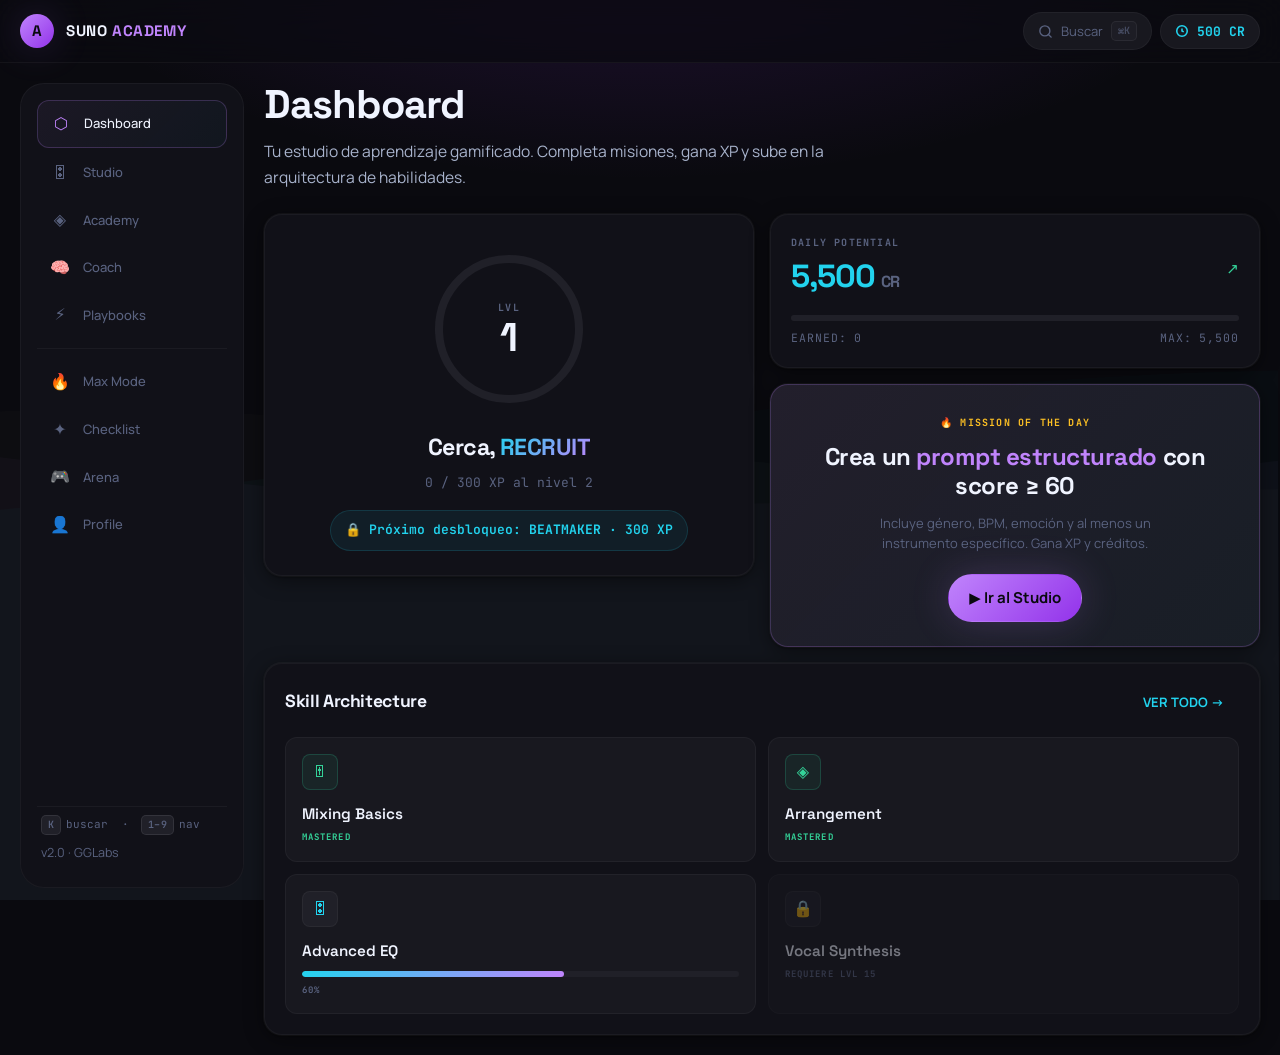
==== commit 06da2c2b: "feat: ES modules architecture + $50K design system upgrade - index.html: de 1800 líneas bundle a 170" ====
--- a/index.html
+++ b/index.html
@@ -8,1599 +8,44 @@
 <meta property="og:title" content="SUNO ACADEMY" />
 <meta property="og:description" content="La academia definitiva para dominar Suno AI — motor de prompts, videos, coach de diagnóstico y gamificación." />
 <meta property="og:type" content="website" />
+<meta name="robots" content="index, follow" />
 <title>SUNO ACADEMY · Kinetic Studio</title>
 
+<link rel="manifest" href="manifest.webmanifest" />
 <link rel="preconnect" href="https://fonts.googleapis.com" />
 <link rel="preconnect" href="https://fonts.gstatic.com" crossorigin />
 <link href="https://fonts.googleapis.com/css2?family=Space+Grotesk:wght@500;600;700&family=Manrope:wght@400;500;600;700&family=JetBrains+Mono:wght@400;500;700&display=swap" rel="stylesheet" />
 
-<style>
-/* ============================================================
-   SUNO ACADEMY · Design Tokens
-   Sistema "Kinetic Studio" — obsidiana + neón
-   ============================================================ */
-
-:root {
-  /* ── Base surfaces (obsidiana) ──────────────────────────── */
-  --bg:             #0c0e12;
-  --surface:        #0c0e12;
-  --surface-low:    #111318;
-  --surface-mid:    #1a1d23;
-  --surface-high:   #23262c;
-  --surface-bright: #2a2d33;
-
-  /* ── Acentos neón ──────────────────────────────────────── */
-  --primary:        #cf96ff;
-  --primary-dim:    #a533ff;
-  --secondary:      #00f4fe;
-  --tertiary:       #f3ffca;
-  --warn:           #f7ca65;
-  --danger:         #ff6d83;
-  --success:        #3cff99;
-
-  /* ── Texto ──────────────────────────────────────────────── */
-  --text:           #eaf2ff;
-  --text-2:         #b7c2da;
-  --text-3:         #6b7590;
-
-  /* ── Ghost line (solo accesibilidad) ───────────────────── */
-  --outline-ghost:  rgba(70, 72, 77, 0.20);
-
-  /* ── Gradients ─────────────────────────────────────────── */
-  --grad-primary:   linear-gradient(135deg, #cf96ff 0%, #a533ff 100%);
-  --grad-cool:      linear-gradient(135deg, #00f4fe 0%, #cf96ff 100%);
-  --grad-warm:      linear-gradient(135deg, #f3ffca 0%, #f7ca65 100%);
-  --grad-danger:    linear-gradient(90deg, #ff6d83, #f7ca65, #3cff99);
-
-  /* ── Ambient glows (reemplazan drop-shadows) ───────────── */
-  --glow-primary:   0 0 40px rgba(207, 150, 255, 0.16);
-  --glow-secondary: 0 0 40px rgba(0, 244, 254, 0.12);
-  --glow-tertiary:  0 0 40px rgba(243, 255, 202, 0.14);
-  --glow-card:      0 8px 40px rgba(0, 0, 0, 0.35);
-
-  /* ── Radii ─────────────────────────────────────────────── */
-  --r-sm:   8px;
-  --r-md:  14px;
-  --r-lg:  20px;
-  --r-xl:  28px;
-  --r-full: 999px;
-
-  /* ── Spacing ───────────────────────────────────────────── */
-  --sp-1:  4px;
-  --sp-2:  8px;
-  --sp-3: 12px;
-  --sp-4: 16px;
-  --sp-5: 20px;
-  --sp-6: 24px;
-  --sp-8: 32px;
-  --sp-10: 40px;
-  --sp-12: 56px;
-
-  /* ── Glass ─────────────────────────────────────────────── */
-  --glass-bg:   rgba(42, 45, 51, 0.40);
-  --glass-blur: blur(20px);
-
-  /* ── Tipografía ────────────────────────────────────────── */
-  --font-display: 'Space Grotesk', ui-sans-serif, system-ui, sans-serif;
-  --font-body:    'Manrope', ui-sans-serif, system-ui, sans-serif;
-  --font-mono:    'JetBrains Mono', ui-monospace, SFMono-Regular, Menlo, monospace;
-
-  /* ── Tamaños de texto ──────────────────────────────────── */
-  --tx-display-lg: clamp(2.2rem, 5vw, 3.4rem);
-  --tx-display-md: clamp(1.7rem, 3.5vw, 2.4rem);
-  --tx-headline:   clamp(1.25rem, 2.2vw, 1.65rem);
-  --tx-title:      1.05rem;
-  --tx-body:       0.95rem;
-  --tx-small:      0.85rem;
-  --tx-xs:         0.75rem;
-
-  /* ── Z-index ───────────────────────────────────────────── */
-  --z-topbar: 50;
-  --z-nav:    45;
-  --z-toast:  90;
-  --z-modal:  100;
-
-  /* ── Transiciones ──────────────────────────────────────── */
-  --ease-out:  cubic-bezier(0.2, 0.7, 0.2, 1);
-  --ease-in:   cubic-bezier(0.8, 0.1, 0.95, 0.3);
-  --dur-fast:  0.16s;
-  --dur-med:   0.28s;
-  --dur-slow:  0.5s;
-}
-
-/* Accesibilidad: reduce motion */
-@media (prefers-reduced-motion: reduce) {
-  :root {
-    --dur-fast: 0.01s;
-    --dur-med:  0.01s;
-    --dur-slow: 0.01s;
-  }
-}
-
-/* EOF */
-
-
-/* ============================================================
-   SUNO ACADEMY · Base styles
-   Reset, tipografía, fondos, scrollbar
-   ============================================================ */
-
-*, *::before, *::after { box-sizing: border-box; }
-
-html, body { margin: 0; padding: 0; }
-
-html {
-  scroll-behavior: smooth;
-  -webkit-text-size-adjust: 100%;
-  text-size-adjust: 100%;
-}
-
-body {
-  font-family: var(--font-body);
-  font-size: var(--tx-body);
-  line-height: 1.55;
-  color: var(--text);
-  background: var(--bg);
-  min-height: 100vh;
-  min-height: 100dvh;
-  overflow-x: hidden;
-  -webkit-font-smoothing: antialiased;
-  -moz-osx-font-smoothing: grayscale;
-}
-
-/* Background canvas — absolute, detrás de todo */
-#bgc {
-  position: fixed;
-  inset: 0;
-  width: 100%;
-  height: 100%;
-  z-index: 0;
-  pointer-events: none;
-  opacity: 0.9;
-}
-
-/* Tipografía display */
-h1, h2, h3, h4 {
-  font-family: var(--font-display);
-  font-weight: 700;
-  letter-spacing: -0.02em;
-  margin: 0 0 var(--sp-3);
-  color: var(--text);
-  line-height: 1.1;
-}
-
-h1 { font-size: var(--tx-display-md); }
-h2 { font-size: var(--tx-headline); }
-h3 { font-size: var(--tx-title); }
-h4 { font-size: var(--tx-body); font-weight: 600; }
-
-p { margin: 0 0 var(--sp-3); color: var(--text-2); }
-
-a {
-  color: var(--primary);
-  text-decoration: none;
-  transition: color var(--dur-fast) var(--ease-out);
-}
-a:hover { color: var(--secondary); }
-
-button {
-  font-family: inherit;
-  font-size: inherit;
-  color: inherit;
-  background: none;
-  border: none;
-  cursor: pointer;
-  padding: 0;
-}
-
-button:focus-visible,
-a:focus-visible,
-input:focus-visible,
-select:focus-visible,
-textarea:focus-visible {
-  outline: 2px solid var(--secondary);
-  outline-offset: 2px;
-  border-radius: var(--r-sm);
-}
-
-img, svg { display: block; max-width: 100%; }
-
-/* Helpers */
-.muted { color: var(--text-3); }
-.mono  { font-family: var(--font-mono); }
-.grad-text {
-  background: var(--grad-cool);
-  -webkit-background-clip: text;
-          background-clip: text;
-  -webkit-text-fill-color: transparent;
-  color: transparent;
-}
-
-/* Scrollbar oscuro */
-* { scrollbar-width: thin; scrollbar-color: var(--surface-high) transparent; }
-*::-webkit-scrollbar { width: 10px; height: 10px; }
-*::-webkit-scrollbar-track { background: transparent; }
-*::-webkit-scrollbar-thumb {
-  background: var(--surface-high);
-  border-radius: var(--r-full);
-}
-*::-webkit-scrollbar-thumb:hover { background: var(--surface-bright); }
-
-/* Selección */
-::selection {
-  background: var(--primary-dim);
-  color: var(--text);
-}
-
-/* Loading placeholder */
-.loading-placeholder {
-  display: flex;
-  flex-direction: column;
-  align-items: center;
-  justify-content: center;
-  gap: var(--sp-4);
-  min-height: 60vh;
-  text-align: center;
-}
-.ring-ph {
-  width: 48px; height: 48px;
-  border-radius: 50%;
-  border: 3px solid var(--surface-high);
-  border-top-color: var(--primary);
-  animation: ringSpin 0.9s linear infinite;
-}
-@keyframes ringSpin { to { transform: rotate(360deg); } }
-
-/* Utilidades */
-[hidden] { display: none !important; }
-
-/* EOF */
-
-
-/* ============================================================
-   SUNO ACADEMY · Layout
-   Shell: topbar, sidebar, main, bottom-nav
-   ============================================================ */
-
-/* ── Topbar ──────────────────────────────────────────────── */
-.topbar {
-  position: sticky;
-  top: 0;
-  z-index: var(--z-topbar);
-  background: rgba(12, 14, 18, 0.75);
-  backdrop-filter: var(--glass-blur);
-  -webkit-backdrop-filter: var(--glass-blur);
-}
-
-.topbar-inner {
-  max-width: 1440px;
-  margin: 0 auto;
-  padding: var(--sp-3) var(--sp-5);
-  display: flex;
-  align-items: center;
-  gap: var(--sp-4);
-}
-
-.menu-btn {
-  display: none;
-  width: 40px;
-  height: 40px;
-  align-items: center;
-  justify-content: center;
-  border-radius: var(--r-full);
-  color: var(--text-2);
-  transition: color var(--dur-fast) var(--ease-out);
-}
-.menu-btn:hover { color: var(--text); }
-
-.brand {
-  display: flex;
-  align-items: center;
-  gap: var(--sp-3);
-  font-family: var(--font-display);
-  font-weight: 700;
-  letter-spacing: 0.04em;
-  font-size: 1rem;
-  color: var(--text);
-  text-transform: uppercase;
-}
-.brand-avatar {
-  width: 36px;
-  height: 36px;
-  border-radius: 50%;
-  background: var(--grad-primary);
-  display: flex;
-  align-items: center;
-  justify-content: center;
-  font-family: var(--font-display);
-  font-weight: 700;
-  color: #0c0e12;
-  font-size: 1rem;
-  box-shadow: var(--glow-primary);
-}
-.brand-text { color: var(--text); }
-.brand-accent { color: var(--primary); }
-
-.topbar-right {
-  margin-left: auto;
-  display: flex;
-  align-items: center;
-  gap: var(--sp-3);
-}
-
-.credit-chip {
-  display: inline-flex;
-  align-items: center;
-  gap: var(--sp-2);
-  padding: 10px 16px;
-  border-radius: var(--r-full);
-  background: var(--surface-high);
-  color: var(--secondary);
-  font-family: var(--font-mono);
-  font-weight: 700;
-  font-size: var(--tx-small);
-  transition: all var(--dur-fast) var(--ease-out);
-}
-.credit-chip:hover {
-  background: var(--surface-bright);
-  box-shadow: var(--glow-secondary);
-}
-
-/* ── Shell (sidebar + main) ──────────────────────────────── */
-.shell {
-  max-width: 1440px;
-  margin: 0 auto;
-  display: grid;
-  grid-template-columns: 240px 1fr;
-  gap: var(--sp-6);
-  padding: var(--sp-5);
-  position: relative;
-  z-index: 2;
-}
-
-.sidebar {
-  position: sticky;
-  top: 80px;
-  height: calc(100vh - 110px);
-  height: calc(100dvh - 110px);
-  background: var(--surface-low);
-  border-radius: var(--r-lg);
-  padding: var(--sp-5);
-  display: flex;
-  flex-direction: column;
-  gap: var(--sp-4);
-}
-
-.sidebar nav {
-  display: flex;
-  flex-direction: column;
-  gap: var(--sp-1);
-  flex: 1;
-  overflow-y: auto;
-}
-
-.nav-link {
-  display: flex;
-  align-items: center;
-  gap: var(--sp-3);
-  padding: 12px 14px;
-  border-radius: var(--r-md);
-  color: var(--text-2);
-  font-weight: 500;
-  font-size: var(--tx-body);
-  transition: all var(--dur-fast) var(--ease-out);
-}
-.nav-link:hover {
-  background: var(--surface-mid);
-  color: var(--text);
-}
-.nav-link.active {
-  background: var(--surface-high);
-  color: var(--text);
-  box-shadow: inset 3px 0 0 0 var(--primary);
-}
-.nav-link.active .nav-icon { color: var(--primary); }
-
-.nav-icon {
-  width: 24px;
-  display: inline-flex;
-  align-items: center;
-  justify-content: center;
-  font-size: 1.1rem;
-  color: var(--text-3);
-  transition: color var(--dur-fast) var(--ease-out);
-}
-
-.nav-sep {
-  height: 1px;
-  margin: var(--sp-3) var(--sp-3);
-  background: var(--outline-ghost);
-}
-
-.sidebar-footer {
-  padding: var(--sp-2) var(--sp-3);
-}
-
-/* ── Main ────────────────────────────────────────────────── */
-.main {
-  min-height: calc(100vh - 80px);
-  min-height: calc(100dvh - 80px);
-}
-
-.view {
-  display: block;
-  animation: viewEnter var(--dur-med) var(--ease-out) both;
-}
-.view[hidden] { display: none !important; }
-
-@keyframes viewEnter {
-  from { opacity: 0; transform: translateY(6px); }
-  to   { opacity: 1; transform: translateY(0); }
-}
-
-/* ── Bottom Nav (mobile) ─────────────────────────────────── */
-.bottom-nav {
-  display: none;
-  position: fixed;
-  left: 0;
-  right: 0;
-  bottom: 0;
-  z-index: var(--z-nav);
-  background: rgba(12, 14, 18, 0.85);
-  backdrop-filter: var(--glass-blur);
-  -webkit-backdrop-filter: var(--glass-blur);
-  padding: var(--sp-2) var(--sp-2) calc(var(--sp-2) + env(safe-area-inset-bottom));
-  justify-content: space-around;
-}
-
-.bn-link {
-  flex: 1;
-  display: flex;
-  flex-direction: column;
-  align-items: center;
-  gap: 2px;
-  padding: var(--sp-2) 6px;
-  color: var(--text-3);
-  border-radius: var(--r-md);
-  transition: color var(--dur-fast) var(--ease-out);
-}
-.bn-link.active {
-  color: var(--secondary);
-}
-.bn-link.active .bn-icon { filter: drop-shadow(0 0 8px rgba(0, 244, 254, 0.6)); }
-
-.bn-icon { font-size: 1.2rem; }
-.bn-label {
-  font-family: var(--font-mono);
-  font-size: 10px;
-  font-weight: 700;
-  letter-spacing: 0.06em;
-  text-transform: uppercase;
-}
-
-/* ── Responsive ──────────────────────────────────────────── */
-@media (max-width: 980px) {
-  .menu-btn { display: inline-flex; }
-  .shell {
-    grid-template-columns: 1fr;
-    padding: var(--sp-3);
-    padding-bottom: calc(var(--sp-12) + 70px);
-  }
-  .sidebar {
-    position: fixed;
-    left: var(--sp-3);
-    right: var(--sp-3);
-    top: 70px;
-    bottom: 70px;
-    height: auto;
-    max-width: 320px;
-    z-index: var(--z-modal);
-    display: none;
-  }
-  .sidebar.open { display: flex; }
-  .bottom-nav { display: flex; }
-  .topbar-inner { padding: var(--sp-2) var(--sp-4); }
-  .brand-text { display: none; }
-  .brand-accent { display: inline; }
-}
-
-@media (max-width: 480px) {
-  .credit-chip { padding: 8px 12px; font-size: var(--tx-xs); }
-}
-
-/* EOF */
-
-
-/* ============================================================
-   SUNO ACADEMY · Components
-   Cards, buttons, chips, bars, toasts, HUD
-   ============================================================ */
-
-/* ── Cards ───────────────────────────────────────────────── */
-.card {
-  background: var(--surface-low);
-  border-radius: var(--r-lg);
-  padding: var(--sp-5);
-  position: relative;
-}
-.card.elevated {
-  background: var(--surface-high);
-}
-.card.glass {
-  background: var(--glass-bg);
-  backdrop-filter: var(--glass-blur);
-  -webkit-backdrop-filter: var(--glass-blur);
-}
-.card-title {
-  font-family: var(--font-display);
-  font-weight: 700;
-  font-size: 1.15rem;
-  margin-bottom: var(--sp-2);
-}
-.card-sub {
-  color: var(--text-3);
-  font-size: var(--tx-small);
-  margin-bottom: var(--sp-4);
-}
-
-/* ── Eyebrow label ───────────────────────────────────────── */
-.eyebrow {
-  display: inline-flex;
-  align-items: center;
-  gap: var(--sp-2);
-  padding: 6px 12px;
-  border-radius: var(--r-full);
-  background: rgba(207, 150, 255, 0.10);
-  color: var(--primary);
-  font-family: var(--font-mono);
-  font-weight: 700;
-  font-size: 10px;
-  letter-spacing: 0.12em;
-  text-transform: uppercase;
-}
-.eyebrow.teal {
-  background: rgba(0, 244, 254, 0.10);
-  color: var(--secondary);
-}
-.eyebrow.gold {
-  background: rgba(247, 202, 101, 0.10);
-  color: var(--warn);
-}
-
-/* ── Botones ─────────────────────────────────────────────── */
-.btn {
-  display: inline-flex;
-  align-items: center;
-  justify-content: center;
-  gap: var(--sp-2);
-  padding: 12px 20px;
-  border-radius: var(--r-full);
-  font-family: var(--font-body);
-  font-weight: 700;
-  font-size: var(--tx-body);
-  cursor: pointer;
-  transition: all var(--dur-fast) var(--ease-out);
-  white-space: nowrap;
-}
-
-.btn-primary {
-  background: var(--grad-primary);
-  color: #0c0e12;
-  box-shadow: var(--glow-primary);
-}
-.btn-primary:hover {
-  transform: translateY(-1px);
-  box-shadow: 0 0 50px rgba(207, 150, 255, 0.28);
-}
-.btn-primary:active { transform: translateY(0); }
-
-.btn-secondary {
-  background: rgba(0, 244, 254, 0.12);
-  color: var(--secondary);
-  border-radius: var(--r-md);
-}
-.btn-secondary:hover { background: rgba(0, 244, 254, 0.18); }
-
-.btn-ghost {
-  background: var(--surface-high);
-  color: var(--text);
-}
-.btn-ghost:hover { background: var(--surface-bright); }
-
-.btn-tertiary {
-  background: transparent;
-  color: var(--secondary);
-  padding: 10px 14px;
-}
-.btn-tertiary:hover { background: rgba(0, 244, 254, 0.08); }
-
-.btn-danger {
-  background: rgba(255, 109, 131, 0.14);
-  color: var(--danger);
-}
-.btn-danger:hover { background: rgba(255, 109, 131, 0.22); }
-
-.btn-sm { padding: 8px 14px; font-size: var(--tx-small); }
-.btn-lg { padding: 16px 28px; font-size: 1rem; }
-
-.btn:disabled {
-  opacity: 0.4;
-  cursor: not-allowed;
-  pointer-events: none;
-}
-
-/* ── Chips (pills interactivas) ──────────────────────────── */
-.chip {
-  display: inline-flex;
-  align-items: center;
-  gap: var(--sp-2);
-  padding: 8px 14px;
-  border-radius: var(--r-full);
-  background: var(--surface-high);
-  color: var(--text-2);
-  font-family: var(--font-body);
-  font-size: var(--tx-small);
-  font-weight: 600;
-  cursor: pointer;
-  transition: all var(--dur-fast) var(--ease-out);
-  user-select: none;
-}
-.chip:hover { color: var(--text); background: var(--surface-bright); }
-.chip.active {
-  background: var(--grad-primary);
-  color: #0c0e12;
-}
-.chip.ghost {
-  background: var(--glass-bg);
-  backdrop-filter: var(--glass-blur);
-  -webkit-backdrop-filter: var(--glass-blur);
-  color: var(--tertiary);
-}
-.chip.data {
-  font-family: var(--font-mono);
-  color: var(--secondary);
-  background: rgba(0, 244, 254, 0.08);
-}
-.chip-row {
-  display: flex;
-  flex-wrap: wrap;
-  gap: var(--sp-2);
-}
-.chip-scroll {
-  display: flex;
-  gap: var(--sp-2);
-  overflow-x: auto;
-  scrollbar-width: none;
-  padding-bottom: var(--sp-1);
-}
-.chip-scroll::-webkit-scrollbar { display: none; }
-.chip-scroll .chip { flex-shrink: 0; }
-
-/* ── Inputs ──────────────────────────────────────────────── */
-.input, .textarea, .select {
-  width: 100%;
-  padding: 13px 16px;
-  border-radius: var(--r-md);
-  background: var(--surface-mid);
-  color: var(--text);
-  font-family: inherit;
-  font-size: var(--tx-body);
-  border: none;
-  transition: background var(--dur-fast) var(--ease-out);
-}
-.input:focus, .textarea:focus, .select:focus {
-  background: var(--surface-high);
-}
-.textarea { min-height: 100px; resize: vertical; line-height: 1.55; }
-
-.field-label {
-  display: block;
-  font-family: var(--font-mono);
-  font-size: 10px;
-  font-weight: 700;
-  letter-spacing: 0.12em;
-  text-transform: uppercase;
-  color: var(--text-3);
-  margin-bottom: 6px;
-}
-
-/* ── Range slider ────────────────────────────────────────── */
-input[type="range"] {
-  width: 100%;
-  -webkit-appearance: none;
-  appearance: none;
-  background: transparent;
-  height: 24px;
-}
-input[type="range"]::-webkit-slider-runnable-track {
-  height: 4px;
-  background: var(--surface-high);
-  border-radius: var(--r-full);
-}
-input[type="range"]::-moz-range-track {
-  height: 4px;
-  background: var(--surface-high);
-  border-radius: var(--r-full);
-}
-input[type="range"]::-webkit-slider-thumb {
-  -webkit-appearance: none;
-  appearance: none;
-  width: 18px; height: 18px;
-  background: var(--secondary);
-  border-radius: 50%;
-  margin-top: -7px;
-  box-shadow: var(--glow-secondary);
-  cursor: pointer;
-}
-input[type="range"]::-moz-range-thumb {
-  width: 18px; height: 18px;
-  background: var(--secondary);
-  border-radius: 50%;
-  border: none;
-  box-shadow: var(--glow-secondary);
-  cursor: pointer;
-}
-
-/* ── Barras de progreso ──────────────────────────────────── */
-.bar {
-  width: 100%;
-  height: 8px;
-  border-radius: var(--r-full);
-  background: var(--surface-high);
-  overflow: hidden;
-  position: relative;
-}
-.bar-fill {
-  height: 100%;
-  width: 0%;
-  background: var(--grad-primary);
-  border-radius: var(--r-full);
-  transition: width var(--dur-med) var(--ease-out);
-}
-.bar-fill.cool    { background: var(--grad-cool); }
-.bar-fill.warm    { background: var(--grad-warm); }
-.bar-fill.score   { background: var(--grad-danger); }
-.bar-fill.success { background: var(--success); }
-
-/* ── Score big number ────────────────────────────────────── */
-.score-big {
-  font-family: var(--font-mono);
-  font-weight: 700;
-  font-size: 3.5rem;
-  color: var(--tertiary);
-  line-height: 1;
-  letter-spacing: -0.02em;
-}
-.score-slash { color: var(--text-3); margin: 0 var(--sp-2); }
-.score-total { color: var(--text-3); font-size: 1.5rem; }
-
-/* ── Mono block ──────────────────────────────────────────── */
-.mono-block {
-  font-family: var(--font-mono);
-  font-size: 13px;
-  line-height: 1.6;
-  background: var(--surface);
-  color: var(--tertiary);
-  padding: var(--sp-4);
-  border-radius: var(--r-md);
-  white-space: pre-wrap;
-  word-break: break-word;
-  min-height: 60px;
-}
-
-/* ── Toasts ──────────────────────────────────────────────── */
-.toast-stack {
-  position: fixed;
-  right: var(--sp-5);
-  bottom: var(--sp-5);
-  display: flex;
-  flex-direction: column;
-  gap: var(--sp-2);
-  z-index: var(--z-toast);
-  max-width: 360px;
-}
-.toast {
-  padding: var(--sp-3) var(--sp-4);
-  border-radius: var(--r-md);
-  background: var(--surface-high);
-  color: var(--text);
-  font-size: var(--tx-small);
-  animation: toastIn var(--dur-med) var(--ease-out), toastOut var(--dur-med) var(--ease-out) 3s forwards;
-  backdrop-filter: var(--glass-blur);
-  -webkit-backdrop-filter: var(--glass-blur);
-}
-.toast.success { box-shadow: inset 3px 0 0 0 var(--success); }
-.toast.warn    { box-shadow: inset 3px 0 0 0 var(--warn); }
-.toast.error   { box-shadow: inset 3px 0 0 0 var(--danger); }
-.toast.epic    {
-  background: var(--grad-primary);
-  color: #0c0e12;
-  font-weight: 700;
-  box-shadow: var(--glow-primary);
-}
-
-@keyframes toastIn  { from { opacity: 0; transform: translateY(8px); } to { opacity: 1; transform: translateY(0); } }
-@keyframes toastOut { to   { opacity: 0; transform: translateY(8px); } }
-
-@media (max-width: 640px) {
-  .toast-stack { left: var(--sp-3); right: var(--sp-3); bottom: calc(var(--sp-3) + 70px); max-width: none; }
-}
-
-/* ── Level Ring (dashboard) ──────────────────────────────── */
-.ring-wrap {
-  position: relative;
-  width: 180px;
-  height: 180px;
-  margin: 0 auto;
-}
-.ring-wrap svg {
-  width: 100%;
-  height: 100%;
-  transform: rotate(-90deg);
-}
-.ring-track {
-  stroke: var(--surface-high);
-  fill: none;
-  stroke-width: 10;
-}
-.ring-progress {
-  stroke: var(--tertiary);
-  fill: none;
-  stroke-width: 10;
-  stroke-linecap: round;
-  filter: drop-shadow(0 0 12px rgba(207, 150, 255, 0.5));
-  transition: stroke-dashoffset var(--dur-slow) var(--ease-out);
-}
-.ring-label {
-  position: absolute;
-  inset: 0;
-  display: flex;
-  flex-direction: column;
-  align-items: center;
-  justify-content: center;
-  gap: 2px;
-}
-.ring-label .r-kicker {
-  font-family: var(--font-mono);
-  font-size: 11px;
-  font-weight: 700;
-  letter-spacing: 0.1em;
-  color: var(--text-3);
-}
-.ring-label .r-value {
-  font-family: var(--font-display);
-  font-weight: 700;
-  font-size: 2.5rem;
-  color: var(--text);
-  line-height: 1;
-}
-
-/* ── Dimension row (coach) ───────────────────────────────── */
-.dim-row {
-  padding: var(--sp-4);
-  background: var(--surface-low);
-  border-radius: var(--r-md);
-  border-left: 3px solid var(--surface-high);
-}
-.dim-row.danger  { border-left-color: var(--danger); }
-.dim-row.warn    { border-left-color: var(--warn); }
-.dim-row.success { border-left-color: var(--success); }
-
-.dim-head {
-  display: flex;
-  align-items: center;
-  justify-content: space-between;
-  margin-bottom: var(--sp-2);
-}
-.dim-name {
-  font-family: var(--font-display);
-  font-weight: 600;
-  font-size: 1rem;
-  display: inline-flex;
-  align-items: center;
-  gap: var(--sp-2);
-}
-.dim-pct {
-  font-family: var(--font-mono);
-  font-weight: 700;
-  font-size: 1.1rem;
-  color: var(--text);
-}
-.dim-sub { color: var(--text-3); font-size: var(--tx-small); margin: 4px 0 var(--sp-3); }
-
-.skill-gain {
-  margin-top: var(--sp-3);
-  padding: var(--sp-3);
-  background: var(--surface-mid);
-  border-radius: var(--r-md);
-}
-.skill-gain-label {
-  font-family: var(--font-mono);
-  font-size: 10px;
-  font-weight: 700;
-  letter-spacing: 0.1em;
-  text-transform: uppercase;
-  color: var(--text-3);
-  margin-bottom: 4px;
-}
-.skill-gain-name {
-  font-family: var(--font-display);
-  font-weight: 600;
-  color: var(--primary);
-  margin-bottom: var(--sp-3);
-}
-
-/* ── Sección headers ─────────────────────────────────────── */
-.section-head {
-  margin-bottom: var(--sp-6);
-}
-.section-title {
-  font-family: var(--font-display);
-  font-weight: 700;
-  font-size: var(--tx-display-md);
-  margin-bottom: var(--sp-3);
-  letter-spacing: -0.02em;
-}
-.section-lead {
-  color: var(--text-2);
-  line-height: 1.6;
-  max-width: 60ch;
-}
-
-/* ── Timestamps (academy) ────────────────────────────────── */
-.ts-link {
-  display: inline-flex;
-  align-items: center;
-  gap: 6px;
-  padding: 6px 10px;
-  border-radius: var(--r-full);
-  background: rgba(0, 244, 254, 0.08);
-  color: var(--secondary);
-  font-family: var(--font-mono);
-  font-size: 11px;
-  font-weight: 600;
-  transition: background var(--dur-fast) var(--ease-out);
-}
-.ts-link:hover { background: rgba(0, 244, 254, 0.18); }
-
-/* ── Mission card ────────────────────────────────────────── */
-.mission-card {
-  background: var(--surface-low);
-  border-radius: var(--r-lg);
-  padding: var(--sp-5);
-  position: relative;
-  cursor: pointer;
-  transition: transform var(--dur-fast) var(--ease-out);
-}
-.mission-card:hover { transform: translateY(-2px); }
-.mission-card.done {
-  opacity: 0.5;
-  pointer-events: none;
-}
-.mission-card.done::after {
-  content: '✓ COMPLETADA';
-  position: absolute;
-  inset: 0;
-  display: flex;
-  align-items: center;
-  justify-content: center;
-  background: rgba(60, 255, 153, 0.1);
-  color: var(--success);
-  font-family: var(--font-mono);
-  font-weight: 700;
-  letter-spacing: 0.1em;
-  font-size: var(--tx-small);
-  border-radius: var(--r-lg);
-  backdrop-filter: blur(4px);
-}
-
-/* ── Badge chip ──────────────────────────────────────────── */
-.badge-chip {
-  display: inline-flex;
-  align-items: center;
-  gap: 6px;
-  padding: 8px 14px;
-  border-radius: var(--r-full);
-  background: var(--surface-high);
-  color: var(--text);
-  font-family: var(--font-body);
-  font-size: var(--tx-small);
-  font-weight: 600;
-}
-.badge-chip.earned {
-  background: var(--grad-primary);
-  color: #0c0e12;
-}
-
-/* EOF */
-
-
-/* ============================================================
-   SUNO ACADEMY · Sections
-   Estilos específicos por vista
-   ============================================================ */
-
-/* ── Grid util ──────────────────────────────────────────── */
-.grid-2 { display: grid; grid-template-columns: repeat(2, 1fr); gap: var(--sp-4); }
-.grid-3 { display: grid; grid-template-columns: repeat(3, 1fr); gap: var(--sp-4); }
-.grid-4 { display: grid; grid-template-columns: repeat(4, 1fr); gap: var(--sp-4); }
-
-.grid-dashboard {
-  display: grid;
-  grid-template-columns: repeat(12, 1fr);
-  gap: var(--sp-4);
-}
-.col-4  { grid-column: span 4; }
-.col-6  { grid-column: span 6; }
-.col-8  { grid-column: span 8; }
-.col-12 { grid-column: span 12; }
-
-@media (max-width: 980px) {
-  .grid-3, .grid-4 { grid-template-columns: repeat(2, 1fr); }
-  .col-4, .col-6, .col-8 { grid-column: span 12; }
-}
-@media (max-width: 540px) {
-  .grid-2, .grid-3, .grid-4 { grid-template-columns: 1fr; }
-}
-
-/* ── Dashboard ──────────────────────────────────────────── */
-.dash-level-card {
-  background: var(--surface-low);
-  border-radius: var(--r-lg);
-  padding: var(--sp-6);
-  text-align: center;
-}
-.dash-level-card h3 {
-  margin-top: var(--sp-4);
-  font-size: 1.5rem;
-}
-.dash-level-sub {
-  color: var(--text-3);
-  font-family: var(--font-mono);
-  font-size: var(--tx-small);
-  margin-top: var(--sp-1);
-}
-.dash-unlock-chip {
-  display: inline-flex;
-  align-items: center;
-  gap: var(--sp-2);
-  margin-top: var(--sp-4);
-  padding: 10px 14px;
-  border-radius: var(--r-full);
-  background: rgba(0, 244, 254, 0.08);
-  color: var(--secondary);
-  font-family: var(--font-mono);
-  font-size: var(--tx-small);
-  font-weight: 600;
-}
-
-.daily-pot {
-  background: var(--surface-low);
-  border-radius: var(--r-lg);
-  padding: var(--sp-5);
-}
-.daily-pot-head {
-  display: flex;
-  justify-content: space-between;
-  align-items: center;
-  margin-bottom: var(--sp-3);
-}
-.daily-pot-label {
-  font-family: var(--font-mono);
-  font-size: 10px;
-  font-weight: 700;
-  letter-spacing: 0.12em;
-  text-transform: uppercase;
-  color: var(--text-3);
-}
-.daily-pot-value {
-  font-family: var(--font-display);
-  font-weight: 700;
-  font-size: 2.2rem;
-  color: var(--secondary);
-}
-.daily-pot-foot {
-  display: flex;
-  justify-content: space-between;
-  margin-top: var(--sp-2);
-  font-family: var(--font-mono);
-  font-size: var(--tx-xs);
-  color: var(--text-3);
-  letter-spacing: 0.1em;
-  text-transform: uppercase;
-}
-
-.mission-of-day {
-  background: var(--surface-high);
-  border-radius: var(--r-lg);
-  padding: var(--sp-6);
-  text-align: center;
-}
-.mod-eyebrow {
-  display: inline-flex;
-  align-items: center;
-  gap: 4px;
-  color: var(--warn);
-  font-family: var(--font-mono);
-  font-weight: 700;
-  font-size: 10px;
-  letter-spacing: 0.12em;
-  text-transform: uppercase;
-  margin-bottom: var(--sp-2);
-}
-.mod-title {
-  font-family: var(--font-display);
-  font-weight: 700;
-  font-size: 1.6rem;
-  line-height: 1.2;
-  margin-bottom: var(--sp-3);
-}
-.mod-title .mk-accent { color: var(--primary); }
-.mod-desc {
-  color: var(--text-3);
-  font-size: var(--tx-small);
-  max-width: 40ch;
-  margin: 0 auto var(--sp-4);
-}
-
-.skill-grid {
-  display: grid;
-  grid-template-columns: repeat(2, 1fr);
-  gap: var(--sp-3);
-}
-.skill-card {
-  background: var(--surface-low);
-  border-radius: var(--r-md);
-  padding: var(--sp-4);
-  position: relative;
-}
-.skill-card .sk-icon {
-  width: 36px; height: 36px;
-  display: flex; align-items: center; justify-content: center;
-  border-radius: var(--r-sm);
-  background: var(--surface-high);
-  color: var(--secondary);
-  margin-bottom: var(--sp-3);
-  font-size: 1.1rem;
-}
-.skill-card .sk-name {
-  font-family: var(--font-display);
-  font-weight: 600;
-  font-size: 1rem;
-  margin-bottom: 4px;
-}
-.skill-card .sk-status {
-  font-family: var(--font-mono);
-  font-size: 10px;
-  font-weight: 700;
-  letter-spacing: 0.12em;
-  text-transform: uppercase;
-  color: var(--text-3);
-}
-.skill-card.mastered .sk-status { color: var(--success); }
-.skill-card.locked {
-  opacity: 0.5;
-}
-.skill-card.locked .sk-icon { color: var(--text-3); }
-
-/* ── Studio ─────────────────────────────────────────────── */
-.studio-grid {
-  display: grid;
-  grid-template-columns: 1fr 1fr;
-  gap: var(--sp-5);
-}
-@media (max-width: 980px) {
-  .studio-grid { grid-template-columns: 1fr; }
-}
-
-.synergy-chip {
-  display: inline-flex;
-  align-items: center;
-  gap: var(--sp-3);
-  padding: 10px 16px;
-  border-radius: var(--r-full);
-  background: rgba(0, 244, 254, 0.08);
-  color: var(--secondary);
-  font-family: var(--font-mono);
-  font-weight: 700;
-  font-size: var(--tx-small);
-  letter-spacing: 0.06em;
-  margin-bottom: var(--sp-5);
-}
-.synergy-chip .divider {
-  width: 1px;
-  height: 14px;
-  background: var(--outline-ghost);
-}
-
-.field-group {
-  background: var(--surface-low);
-  border-radius: var(--r-lg);
-  padding: var(--sp-5);
-  margin-bottom: var(--sp-4);
-}
-.field-group-head {
-  display: flex;
-  align-items: center;
-  justify-content: space-between;
-  margin-bottom: var(--sp-3);
-}
-.field-group-name {
-  font-family: var(--font-mono);
-  font-weight: 700;
-  font-size: 11px;
-  letter-spacing: 0.14em;
-  text-transform: uppercase;
-  color: var(--primary);
-}
-.field-group.mood .field-group-name { color: var(--secondary); }
-
-.bpm-display {
-  font-family: var(--font-mono);
-  font-weight: 700;
-  color: var(--secondary);
-  margin-left: auto;
-}
-
-.output-block {
-  margin-bottom: var(--sp-4);
-}
-.output-head {
-  display: flex;
-  justify-content: space-between;
-  align-items: center;
-  margin-bottom: var(--sp-2);
-}
-.output-name {
-  font-family: var(--font-display);
-  font-weight: 600;
-  font-size: var(--tx-body);
-}
-
-/* ── Academy ────────────────────────────────────────────── */
-.video-grid {
-  display: grid;
-  grid-template-columns: repeat(auto-fill, minmax(280px, 1fr));
-  gap: var(--sp-4);
-}
-.video-card {
-  background: var(--surface-low);
-  border-radius: var(--r-lg);
-  overflow: hidden;
-  display: flex;
-  flex-direction: column;
-}
-.video-thumb {
-  aspect-ratio: 16/9;
-  background: var(--surface-high);
-  position: relative;
-  overflow: hidden;
-}
-.video-thumb img { width: 100%; height: 100%; object-fit: cover; }
-.video-body { padding: var(--sp-4); flex: 1; display: flex; flex-direction: column; gap: var(--sp-3); }
-.video-title {
-  font-family: var(--font-display);
-  font-weight: 600;
-  font-size: 1rem;
-  line-height: 1.3;
-}
-.video-meta {
-  display: flex;
-  gap: var(--sp-2);
-  flex-wrap: wrap;
-  font-family: var(--font-mono);
-  font-size: 10px;
-  letter-spacing: 0.1em;
-  text-transform: uppercase;
-  color: var(--text-3);
-}
-
-/* ── Lessons ────────────────────────────────────────────── */
-.module-card {
-  background: var(--surface-low);
-  border-radius: var(--r-lg);
-  padding: var(--sp-5);
-  margin-bottom: var(--sp-4);
-}
-.module-head {
-  display: flex;
-  align-items: center;
-  justify-content: space-between;
-  margin-bottom: var(--sp-4);
-}
-.module-title {
-  font-family: var(--font-display);
-  font-weight: 700;
-  font-size: 1.3rem;
-}
-.lesson-row {
-  display: flex;
-  align-items: center;
-  gap: var(--sp-3);
-  padding: var(--sp-3);
-  background: var(--surface-mid);
-  border-radius: var(--r-md);
-  margin-bottom: var(--sp-2);
-  cursor: pointer;
-  transition: background var(--dur-fast) var(--ease-out);
-}
-.lesson-row:hover { background: var(--surface-high); }
-.lesson-row.completed { opacity: 0.7; }
-.lesson-row.completed .l-name::after { content: ' ✓'; color: var(--success); }
-.lesson-row .l-num {
-  width: 32px; height: 32px;
-  border-radius: 50%;
-  background: var(--surface-high);
-  display: flex; align-items: center; justify-content: center;
-  font-family: var(--font-mono);
-  font-weight: 700;
-  color: var(--text-3);
-  font-size: var(--tx-small);
-}
-.lesson-row .l-body { flex: 1; }
-.lesson-row .l-name { font-weight: 600; font-size: var(--tx-body); }
-.lesson-row .l-meta {
-  font-family: var(--font-mono);
-  font-size: 10px;
-  letter-spacing: 0.08em;
-  text-transform: uppercase;
-  color: var(--text-3);
-  margin-top: 2px;
-}
-
-/* ── Coach ──────────────────────────────────────────────── */
-.coach-score-card {
-  background: var(--surface-low);
-  border-radius: var(--r-lg);
-  padding: var(--sp-5);
-  display: flex;
-  flex-direction: column;
-  gap: var(--sp-3);
-}
-.cs-row {
-  display: flex;
-  align-items: baseline;
-  gap: var(--sp-2);
-}
-.cs-label {
-  font-family: var(--font-mono);
-  font-weight: 700;
-  font-size: 10px;
-  letter-spacing: 0.12em;
-  text-transform: uppercase;
-  color: var(--text-3);
-}
-.cs-potential {
-  display: inline-flex;
-  align-items: center;
-  gap: 4px;
-  padding: 6px 12px;
-  border-radius: var(--r-full);
-  background: rgba(0, 244, 254, 0.08);
-  color: var(--secondary);
-  font-family: var(--font-mono);
-  font-weight: 700;
-  font-size: var(--tx-small);
-}
-
-.mentor-note {
-  background: var(--surface-low);
-  border-left: 3px solid var(--primary);
-  border-radius: var(--r-md);
-  padding: var(--sp-5);
-}
-.mentor-note-title {
-  font-family: var(--font-display);
-  font-weight: 700;
-  color: var(--primary);
-  font-size: 1.1rem;
-  margin-bottom: var(--sp-2);
-}
-
-/* ── Playbooks ──────────────────────────────────────────── */
-.playbook-grid {
-  display: grid;
-  grid-template-columns: repeat(auto-fill, minmax(300px, 1fr));
-  gap: var(--sp-4);
-}
-.playbook-card {
-  background: var(--surface-low);
-  border-radius: var(--r-lg);
-  padding: var(--sp-5);
-  display: flex;
-  flex-direction: column;
-  gap: var(--sp-3);
-}
-.playbook-card .pb-title {
-  font-family: var(--font-display);
-  font-weight: 700;
-  font-size: 1.25rem;
-  margin-bottom: var(--sp-1);
-}
-.playbook-card .pb-sum {
-  color: var(--text-2);
-  font-size: var(--tx-small);
-  line-height: 1.55;
-}
-.playbook-card .pb-meta {
-  display: flex;
-  flex-wrap: wrap;
-  gap: var(--sp-2);
-  margin: var(--sp-2) 0;
-}
-
-/* ── Arena ──────────────────────────────────────────────── */
-.arena-countdown {
-  display: flex;
-  gap: var(--sp-3);
-  margin-bottom: var(--sp-5);
-}
-.cd-cell {
-  background: var(--surface-low);
-  border-radius: var(--r-md);
-  padding: var(--sp-4);
-  text-align: center;
-  flex: 1;
-}
-.cd-num {
-  font-family: var(--font-mono);
-  font-weight: 700;
-  font-size: 2.2rem;
-  color: var(--secondary);
-}
-.cd-label {
-  font-family: var(--font-mono);
-  font-size: 10px;
-  letter-spacing: 0.14em;
-  text-transform: uppercase;
-  color: var(--text-3);
-}
-
-.challenge-card {
-  background: var(--surface-low);
-  border-radius: var(--r-lg);
-  padding: var(--sp-6);
-  margin-bottom: var(--sp-5);
-  position: relative;
-}
-.challenge-prize {
-  position: absolute;
-  top: var(--sp-5);
-  right: var(--sp-5);
-  background: var(--surface-high);
-  padding: var(--sp-3);
-  border-radius: var(--r-md);
-  text-align: right;
-}
-.challenge-prize-label {
-  font-family: var(--font-mono);
-  font-size: 10px;
-  letter-spacing: 0.12em;
-  text-transform: uppercase;
-  color: var(--text-3);
-  margin-bottom: 2px;
-}
-.challenge-prize-value {
-  font-family: var(--font-display);
-  font-weight: 700;
-  color: var(--secondary);
-  font-size: 1.25rem;
-}
-
-.top-contender {
-  display: flex;
-  align-items: center;
-  gap: var(--sp-3);
-  padding: var(--sp-4);
-  background: var(--surface-low);
-  border-radius: var(--r-md);
-  margin-bottom: var(--sp-2);
-}
-.tc-rank {
-  font-family: var(--font-mono);
-  font-weight: 700;
-  color: var(--primary);
-  font-size: var(--tx-small);
-}
-.tc-avatar {
-  width: 40px; height: 40px;
-  border-radius: 50%;
-  background: var(--grad-primary);
-}
-.tc-body { flex: 1; }
-.tc-name { font-weight: 700; font-size: var(--tx-body); }
-.tc-track { font-family: var(--font-mono); font-size: var(--tx-small); color: var(--text-3); }
-
-/* ── Profile ────────────────────────────────────────────── */
-.profile-head {
-  text-align: center;
-  padding: var(--sp-6);
-  background: var(--surface-low);
-  border-radius: var(--r-lg);
-  margin-bottom: var(--sp-5);
-}
-.profile-avatar {
-  width: 100px; height: 100px;
-  border-radius: 50%;
-  background: var(--grad-primary);
-  margin: 0 auto var(--sp-3);
-  display: flex;
-  align-items: center;
-  justify-content: center;
-  font-family: var(--font-display);
-  font-weight: 700;
-  color: #0c0e12;
-  font-size: 2.5rem;
-  box-shadow: var(--glow-primary);
-}
-.profile-tag {
-  display: inline-block;
-  margin-bottom: var(--sp-2);
-}
-.profile-name {
-  font-family: var(--font-display);
-  font-weight: 700;
-  font-size: 2.2rem;
-  line-height: 1;
-}
-.profile-name .pn-accent {
-  background: var(--grad-cool);
-  -webkit-background-clip: text;
-          background-clip: text;
-  color: transparent;
-}
-.profile-bio {
-  color: var(--text-2);
-  max-width: 40ch;
-  margin: var(--sp-3) auto 0;
-  font-size: var(--tx-small);
-  line-height: 1.6;
-}
-
-.dna-row {
-  display: flex;
-  align-items: center;
-  gap: var(--sp-3);
-  margin-bottom: var(--sp-3);
-}
-.dna-name {
-  flex: 1;
-  font-weight: 600;
-  font-size: var(--tx-small);
-}
-.dna-bar {
-  flex: 2;
-}
-.dna-pct {
-  width: 44px;
-  font-family: var(--font-mono);
-  font-weight: 700;
-  font-size: var(--tx-small);
-  text-align: right;
-  color: var(--secondary);
-}
-
-/* EOF */
-
-</style>
+<link rel="stylesheet" href="assets/css/tokens.css" />
+<link rel="stylesheet" href="assets/css/base.css" />
+<link rel="stylesheet" href="assets/css/layout.css" />
+<link rel="stylesheet" href="assets/css/components.css" />
+<link rel="stylesheet" href="assets/css/sections.css" />
 </head>
 <body>
 
-<!-- Background canvas (ondas sutiles) -->
+<a href="#main" class="skip-link">Saltar al contenido</a>
+
+<!-- Background canvas -->
 <canvas id="bgc" aria-hidden="true"></canvas>
 
 <!-- Topbar -->
 <header class="topbar" role="banner">
   <div class="topbar-inner">
-    <button class="menu-btn" id="menuBtn" aria-label="Abrir menú" hidden>
+    <button class="menu-btn" id="menuBtn" aria-label="Abrir menú" aria-expanded="false" aria-controls="sidebar">
       <svg viewBox="0 0 24 24" width="22" height="22" fill="none" stroke="currentColor" stroke-width="2" stroke-linecap="round"><path d="M4 7h16M4 12h16M4 17h16"/></svg>
     </button>
-    <a class="brand" href="#/dashboard">
+    <a class="brand" href="#/dashboard" aria-label="SUNO ACADEMY — Inicio">
       <span class="brand-avatar" aria-hidden="true">A</span>
       <span class="brand-text">SUNO <span class="brand-accent">ACADEMY</span></span>
     </a>
     <div class="topbar-right">
-      <button class="credit-chip" id="creditChip" aria-label="Créditos disponibles">
+      <button class="search-btn" id="searchBtn" aria-label="Buscar (Ctrl+K)">
+        <svg viewBox="0 0 24 24" width="15" height="15" fill="none" stroke="currentColor" stroke-width="2.2" stroke-linecap="round"><circle cx="11" cy="11" r="8"/><path d="m21 21-4.35-4.35"/></svg>
+        <span class="search-btn-label">Buscar</span>
+        <kbd class="search-kbd">⌘K</kbd>
+      </button>
+      <button class="credit-chip" id="creditChip" aria-label="Créditos disponibles" data-route="profile">
         <svg viewBox="0 0 16 16" width="14" height="14" fill="none" stroke="currentColor" stroke-width="1.8"><circle cx="8" cy="8" r="6"/><path d="M8 5v3l2 1"/></svg>
         <span id="creditValue">500</span> CR
       </button>
@@ -1608,67 +53,84 @@
   </div>
 </header>
 
-<!-- Shell principal: sidebar + main -->
+<!-- Shell: sidebar + main -->
 <div class="shell">
 
-  <!-- Sidebar (desktop) -->
   <aside class="sidebar" id="sidebar" aria-label="Navegación principal">
-    <nav>
-      <a href="#/dashboard" class="nav-link" data-route="dashboard">
+    <nav role="navigation">
+      <a href="#/dashboard" class="nav-link" data-route="dashboard" aria-label="Dashboard (tecla 1)">
         <span class="nav-icon" aria-hidden="true">⬡</span>
-        <span>Dashboard</span>
-      </a>
-      <a href="#/studio" class="nav-link" data-route="studio">
+        <span class="nav-label">Dashboard</span>
+        <kbd class="nav-kbd">1</kbd>
+      </a>
+      <a href="#/studio" class="nav-link" data-route="studio" aria-label="Studio (tecla 2)">
         <span class="nav-icon" aria-hidden="true">🎛</span>
-        <span>Studio</span>
-      </a>
-      <a href="#/academy" class="nav-link" data-route="academy">
+        <span class="nav-label">Studio</span>
+        <kbd class="nav-kbd">2</kbd>
+      </a>
+      <a href="#/academy" class="nav-link" data-route="academy" aria-label="Academy (tecla 3)">
         <span class="nav-icon" aria-hidden="true">◈</span>
-        <span>Academy</span>
-      </a>
-      <a href="#/coach" class="nav-link" data-route="coach">
+        <span class="nav-label">Academy</span>
+        <kbd class="nav-kbd">3</kbd>
+      </a>
+      <a href="#/coach" class="nav-link" data-route="coach" aria-label="Coach (tecla 4)">
         <span class="nav-icon" aria-hidden="true">🧠</span>
-        <span>Coach</span>
-      </a>
-      <a href="#/playbooks" class="nav-link" data-route="playbooks">
+        <span class="nav-label">Coach</span>
+        <kbd class="nav-kbd">4</kbd>
+      </a>
+      <a href="#/playbooks" class="nav-link" data-route="playbooks" aria-label="Playbooks (tecla 5)">
         <span class="nav-icon" aria-hidden="true">⚡</span>
-        <span>Playbooks</span>
-      </a>
-      <div class="nav-sep"></div>
-      <a href="#/maxmode" class="nav-link" data-route="maxmode">
+        <span class="nav-label">Playbooks</span>
+        <kbd class="nav-kbd">5</kbd>
+      </a>
+      <div class="nav-sep" role="separator"></div>
+      <a href="#/maxmode" class="nav-link" data-route="maxmode" aria-label="Max Mode (tecla 6)">
         <span class="nav-icon" aria-hidden="true">🔥</span>
-        <span>Max Mode</span>
-      </a>
-      <a href="#/checklist" class="nav-link" data-route="checklist">
+        <span class="nav-label">Max Mode</span>
+        <kbd class="nav-kbd">6</kbd>
+      </a>
+      <a href="#/checklist" class="nav-link" data-route="checklist" aria-label="Checklist (tecla 7)">
         <span class="nav-icon" aria-hidden="true">✦</span>
-        <span>Checklist</span>
-      </a>
-      <a href="#/arena" class="nav-link" data-route="arena">
+        <span class="nav-label">Checklist</span>
+        <kbd class="nav-kbd">7</kbd>
+      </a>
+      <a href="#/arena" class="nav-link" data-route="arena" aria-label="Arena (tecla 8)">
         <span class="nav-icon" aria-hidden="true">🎮</span>
-        <span>Arena</span>
-      </a>
-      <a href="#/profile" class="nav-link" data-route="profile">
+        <span class="nav-label">Arena</span>
+        <kbd class="nav-kbd">8</kbd>
+      </a>
+      <a href="#/profile" class="nav-link" data-route="profile" aria-label="Profile (tecla 9)">
         <span class="nav-icon" aria-hidden="true">👤</span>
-        <span>Profile</span>
+        <span class="nav-label">Profile</span>
+        <kbd class="nav-kbd">9</kbd>
       </a>
     </nav>
     <div class="sidebar-footer">
-      <small class="muted">v1.0 · GGLabs</small>
+      <div class="sidebar-shortcuts">
+        <kbd>K</kbd> buscar &nbsp;·&nbsp; <kbd>1–9</kbd> nav
+      </div>
+      <small class="muted">v2.0 · GGLabs</small>
     </div>
   </aside>
 
-  <!-- Main content -->
   <main id="main" class="main" role="main">
 
-    <!-- Dashboard (default) -->
     <section class="view" id="view-dashboard" data-view="dashboard" hidden>
       <div class="loading-placeholder">
-        <div class="ring-ph"></div>
-        <p class="muted">Cargando dashboard…</p>
-      </div>
-    </section>
-
-    <!-- Studio -->
+        <div class="skel-row">
+          <div class="skel-block" style="height:36px;width:200px"></div>
+        </div>
+        <div class="skel-row" style="margin-top:8px">
+          <div class="skel-block" style="height:18px;width:320px"></div>
+        </div>
+        <div class="skel-grid" style="margin-top:32px">
+          <div class="skel-block" style="height:220px"></div>
+          <div class="skel-block" style="height:220px"></div>
+          <div class="skel-block" style="height:180px;grid-column:span 2"></div>
+        </div>
+      </div>
+    </section>
+
     <section class="view" id="view-studio" data-view="studio" hidden>
       <div class="loading-placeholder">
         <div class="ring-ph"></div>
@@ -1676,15 +138,19 @@
       </div>
     </section>
 
-    <!-- Academy -->
     <section class="view" id="view-academy" data-view="academy" hidden>
       <div class="loading-placeholder">
-        <div class="ring-ph"></div>
-        <p class="muted">Cargando academia…</p>
-      </div>
-    </section>
-
-    <!-- Coach -->
+        <div class="skel-row">
+          <div class="skel-block" style="height:36px;width:200px"></div>
+        </div>
+        <div class="skel-grid-3" style="margin-top:32px">
+          <div class="skel-block" style="height:240px"></div>
+          <div class="skel-block" style="height:240px"></div>
+          <div class="skel-block" style="height:240px"></div>
+        </div>
+      </div>
+    </section>
+
     <section class="view" id="view-coach" data-view="coach" hidden>
       <div class="loading-placeholder">
         <div class="ring-ph"></div>
@@ -1692,7 +158,6 @@
       </div>
     </section>
 
-    <!-- Playbooks -->
     <section class="view" id="view-playbooks" data-view="playbooks" hidden>
       <div class="loading-placeholder">
         <div class="ring-ph"></div>
@@ -1700,7 +165,6 @@
       </div>
     </section>
 
-    <!-- Max Mode -->
     <section class="view" id="view-maxmode" data-view="maxmode" hidden>
       <div class="loading-placeholder">
         <div class="ring-ph"></div>
@@ -1708,7 +172,6 @@
       </div>
     </section>
 
-    <!-- Checklist -->
     <section class="view" id="view-checklist" data-view="checklist" hidden>
       <div class="loading-placeholder">
         <div class="ring-ph"></div>
@@ -1716,7 +179,6 @@
       </div>
     </section>
 
-    <!-- Arena -->
     <section class="view" id="view-arena" data-view="arena" hidden>
       <div class="loading-placeholder">
         <div class="ring-ph"></div>
@@ -1724,7 +186,6 @@
       </div>
     </section>
 
-    <!-- Profile -->
     <section class="view" id="view-profile" data-view="profile" hidden>
       <div class="loading-placeholder">
         <div class="ring-ph"></div>
@@ -1740,11 +201,11 @@
 <nav class="bottom-nav" aria-label="Navegación móvil">
   <a href="#/dashboard" class="bn-link" data-route="dashboard">
     <span class="bn-icon" aria-hidden="true">⬡</span>
-    <span class="bn-label">Dashboard</span>
+    <span class="bn-label">Home</span>
   </a>
   <a href="#/studio" class="bn-link" data-route="studio">
-    <span class="bn-icon" aria-hidden="true">🧪</span>
-    <span class="bn-label">Lab</span>
+    <span class="bn-icon" aria-hidden="true">🎛</span>
+    <span class="bn-label">Studio</span>
   </a>
   <a href="#/academy" class="bn-link" data-route="academy">
     <span class="bn-icon" aria-hidden="true">◈</span>
@@ -1756,1992 +217,40 @@
   </a>
   <a href="#/profile" class="bn-link" data-route="profile">
     <span class="bn-icon" aria-hidden="true">👤</span>
-    <span class="bn-label">Profile</span>
+    <span class="bn-label">Perfil</span>
   </a>
 </nav>
 
-<!-- Toast container -->
-<div class="toast-stack" id="toastStack" aria-live="polite" aria-atomic="true"></div>
-
-<script>
-
-// ============================================================
-// SUNO ACADEMY · bundle autocontenido
-// Generado por build.js — 2026-04-19T19:47:46.094Z
-// ============================================================
-
-// === DATA ===
-const SUNO_DATA = {"videos":[{"id":"v01","title":"Prompts Correctos vs Largos","youtubeId":"wawkrWw2In8","categories":["base","workflow"],"duration":"17:00","timestamps":[{"label":"El problema real","seconds":0,"star":false},{"label":"GPT Narmia","seconds":28,"star":true},{"label":"Modo 1 — balada","seconds":87,"star":true},{"label":"Random Mode","seconds":276,"star":false},{"label":"Studio Mode","seconds":530,"star":true},{"label":"Modo Travieso","seconds":714,"star":true},{"label":"GPT gratis","seconds":868,"star":false}]},{"id":"v02","title":"Max Mode — Testeo Completo","youtubeId":"XfFG27IkjIM","categories":["maxmode","tecnica"],"duration":"17:00","timestamps":[{"label":"Descubrimiento","seconds":0,"star":false},{"label":"Testeo inicial","seconds":85,"star":true},{"label":"Test Trap +66%","seconds":285,"star":true},{"label":"Test Pop","seconds":328,"star":false},{"label":"Test Techno +75%","seconds":394,"star":true},{"label":"Historia Max Mode","seconds":459,"star":false},{"label":"Cómo activar","seconds":513,"star":true},{"label":"Max Mode en Lyrics","seconds":667,"star":true},{"label":"Duetos bonus","seconds":881,"star":false}]},{"id":"v03","title":"Studio Mode — Instrumentos Solistas","youtubeId":"r60dTNcZntE","categories":["tecnica","studio"],"duration":"13:00","timestamps":[{"label":"Intro","seconds":0,"star":false},{"label":"Flauta árabe demo","seconds":150,"star":true},{"label":"Guitarra flamenca","seconds":340,"star":false},{"label":"Soprano sin lyrics","seconds":500,"star":true},{"label":"Stem splitter","seconds":645,"star":true}]},{"id":"v04","title":"Modo Travieso — Calidad Máxima","youtubeId":"6WIFH6GMabA","categories":["maxmode","tecnica"],"duration":"10:00","timestamps":[{"label":"Qué es","seconds":0,"star":false},{"label":"Demo sin modo","seconds":90,"star":false},{"label":"Demo CON modo","seconds":225,"star":true},{"label":"Comparación mezcla","seconds":360,"star":true},{"label":"Cuándo usar","seconds":500,"star":false}]},{"id":"v05","title":"Estructura de Canciones Virales","youtubeId":"icQDqvlIj-A","categories":["viral","base"],"duration":"13:00","timestamps":[{"label":"Anatomía hit viral","seconds":0,"star":false},{"label":"TikTok 7 segundos","seconds":120,"star":true},{"label":"Estructura Radio","seconds":330,"star":false},{"label":"EDM drop","seconds":480,"star":true},{"label":"Aplicando en Suno","seconds":660,"star":false}]},{"id":"v06","title":"Voces y Duetos Avanzados","youtubeId":"DIToC1PVXJE","categories":["tecnica","maxmode"],"duration":"12:00","timestamps":[{"label":"Control voces","seconds":0,"star":false},{"label":"Vocal Max Mode sintaxis","seconds":150,"star":true},{"label":"start on through","seconds":300,"star":true},{"label":"Dueto hombre/mujer","seconds":450,"star":true},{"label":"Géneros","seconds":600,"star":false}]},{"id":"v07","title":"Géneros Experimentales","youtubeId":"f2msbSVOO1U","categories":["base","viral"],"duration":"13:30","timestamps":[{"label":"Por qué funcionan","seconds":0,"star":false},{"label":"New Yas Break Beat","seconds":120,"star":true},{"label":"Epic Nordic Folk Metal","seconds":300,"star":true},{"label":"Glitchy Hyper Bob Trap","seconds":495,"star":false},{"label":"Géneros propios","seconds":660,"star":true}]},{"id":"v08","title":"Mezcla y Stem Splitting","youtubeId":"-MMYt8zi9e0","categories":["tecnica","studio"],"duration":"20:00","timestamps":[{"label":"Limitaciones Suno","seconds":0,"star":false},{"label":"Stem splitter uso","seconds":180,"star":true},{"label":"Separar voz","seconds":420,"star":false},{"label":"Integrar DAW","seconds":660,"star":true},{"label":"Flujo completo","seconds":960,"star":true}]},{"id":"v09","title":"TikTok — Hook en 7 Segundos","youtubeId":"R3yMFYua2wg","categories":["viral"],"duration":"11:00","timestamps":[{"label":"Psicología del scroll","seconds":0,"star":false},{"label":"Hook perfecto","seconds":120,"star":true},{"label":"Prompt TikTok","seconds":270,"star":true},{"label":"3 estilos de hook","seconds":420,"star":false},{"label":"Loop 15 segundos","seconds":540,"star":true}]},{"id":"v10","title":"Identidad Artística con IA","youtubeId":"XjmaO4ixy5Y","categories":["base"],"duration":"18:00","timestamps":[{"label":"IA con identidad","seconds":0,"star":false},{"label":"Firma sonora","seconds":180,"star":true},{"label":"Consistencia","seconds":420,"star":false},{"label":"Variación en identidad","seconds":660,"star":true},{"label":"Caso real","seconds":900,"star":false}]},{"id":"v11","title":"Flujo Completo de Producción","youtubeId":"3nL2aWNXJQw","categories":["base","tecnica","workflow"],"duration":"25:00","timestamps":[{"label":"Overview","seconds":0,"star":false},{"label":"Fase 1 — idea","seconds":180,"star":false},{"label":"Fase 2 — prompt","seconds":420,"star":true},{"label":"⭐ PUNTO CLAVE flujo real","seconds":815,"star":true,"double":true},{"label":"Selección","seconds":1080,"star":false},{"label":"Publicación","seconds":1320,"star":false}]},{"id":"v12","title":"Vocal Max Mode en Detalle","youtubeId":"lZQ9gF-f9E0","categories":["maxmode","tecnica"],"duration":"14:00","timestamps":[{"label":"Diferencia vocal","seconds":0,"star":false},{"label":"Sintaxis exacta","seconds":150,"star":true},{"label":"Demo Techno vs Vocal Max","seconds":300,"star":false},{"label":"start on through","seconds":480,"star":true},{"label":"Géneros que mejoran","seconds":660,"star":false}]},{"id":"v13","title":"Random Mode e Inspiración","youtubeId":"zVzsVOoIfLY","categories":["base","viral"],"duration":"12:00","timestamps":[{"label":"Para qué sirve","seconds":1,"star":false},{"label":"New Yas Break Beat","seconds":120,"star":true},{"label":"Nordic Folk Metal","seconds":300,"star":false},{"label":"Glitchy Hyper Bob","seconds":435,"star":true},{"label":"Sorpresa → identidad","seconds":600,"star":true}]},{"id":"v14","title":"Masterclass Futuro de Suno","youtubeId":"iytq802OFLo","categories":["avanzado","base"],"duration":"20:00","timestamps":[{"label":"Intro","seconds":0,"star":false},{"label":"Roadmap Suno AI","seconds":240,"star":true},{"label":"Nuevas funciones","seconds":600,"star":false},{"label":"Estrategias avanzadas","seconds":900,"star":true},{"label":"Q&A","seconds":1200,"star":false}]},{"id":"v15","title":"Suno Sonic Lab v4.5","youtubeId":"j6vYBqwDiuE","categories":["lab","tecnica"],"duration":"15:00","timestamps":[{"label":"Intro v4.5","seconds":0,"star":false},{"label":"Nuevas capacidades","seconds":180,"star":false},{"label":"⭐ Punto clave del lab","seconds":516,"star":true,"double":true},{"label":"Experimentos","seconds":720,"star":false},{"label":"Conclusiones","seconds":840,"star":true}]},{"id":"v16","title":"Técnicas Expertas","youtubeId":"duUTZlGrdds","categories":["avanzado","tecnica"],"duration":"16:00","timestamps":[{"label":"Intro","seconds":0,"star":false},{"label":"Micro-prompting","seconds":200,"star":true},{"label":"Layering de géneros","seconds":480,"star":true},{"label":"Control de dinámica","seconds":700,"star":false},{"label":"Casos de uso","seconds":900,"star":true}]},{"id":"v17","title":"Beats Dinámicos","youtubeId":"FwyTrsER0dw","categories":["beats","tecnica"],"duration":"14:00","timestamps":[{"label":"Intro","seconds":0,"star":false},{"label":"BPM y swing","seconds":180,"star":true},{"label":"Patrones de batería","seconds":420,"star":false},{"label":"808 y bajos","seconds":600,"star":true},{"label":"Demo completa","seconds":780,"star":false}]},{"id":"v18","title":"Síntesis Neural","youtubeId":"cLLXH1IfvwE","categories":["sintesis","avanzado"],"duration":"13:00","timestamps":[{"label":"Fundamentos síntesis","seconds":1,"star":false},{"label":"Texturas y capas","seconds":240,"star":true},{"label":"Síntesis vocal neural","seconds":480,"star":true},{"label":"Aplicaciones creativas","seconds":660,"star":false},{"label":"Flujo de producción","seconds":780,"star":true}]},{"id":"v19","title":"Optimización Micro","youtubeId":"CW-nUwyj6Ow","categories":["optimizacion","tecnica"],"duration":"12:00","timestamps":[{"label":"Intro","seconds":0,"star":false},{"label":"Ajustes de detalle","seconds":180,"star":true},{"label":"Iteración rápida","seconds":360,"star":false},{"label":"A/B testing en Suno","seconds":540,"star":true},{"label":"Resultados","seconds":680,"star":false}]},{"id":"v20","title":"Workflow Pipeline Completo","youtubeId":"IN_m5KAoSy4","categories":["workflow","avanzado"],"duration":"18:00","timestamps":[{"label":"Pipeline overview","seconds":0,"star":false},{"label":"Idea → prompt","seconds":240,"star":true},{"label":"Prompt → generación","seconds":540,"star":false},{"label":"Selección y refinado","seconds":780,"star":true},{"label":"Distribución final","seconds":960,"star":true}]}],"levels":[{"min":0,"name":"RECRUIT"},{"min":300,"name":"BEATMAKER"},{"min":800,"name":"PRODUCER"},{"min":1800,"name":"ARCHITECT"},{"min":3500,"name":"ENGINEER"},{"min":6000,"name":"COMPOSER"},{"min":10000,"name":"DIRECTOR"},{"min":16000,"name":"MAESTRO"},{"min":25000,"name":"LEGEND"},{"min":40000,"name":"SONIC ARCHITECT"}],"badges":[{"id":"BG-FIRST","name":"Primer Prompt","description":"Generaste tu primer prompt.","rule":{"event":"prompt","threshold":1}},{"id":"BG-SCORE-100","name":"Perfección Absoluta","description":"Lograste score 100.","rule":{"event":"score","threshold":100}},{"id":"BG-STREAK-7","name":"Una Semana","description":"7 días consecutivos creando.","rule":{"event":"streak","threshold":7}},{"id":"BG-MAX-MASTER","name":"Max Master","description":"Copiaste los 3 códigos Max Mode.","rule":{"event":"maxcopy","threshold":3}},{"id":"BG-ACADEMY-GRAD","name":"Graduado Academy","description":"Viste los 28 videos.","rule":{"event":"videos","threshold":28}},{"id":"BG-PLAYBOOK-PRO","name":"Playbook Pro","description":"Aplicaste los 5 playbooks.","rule":{"event":"playbooks","threshold":5}},{"id":"BG-CHECKLIST-5","name":"Checklist Champ","description":"Completaste el checklist 5 veces.","rule":{"event":"checklist","threshold":5}},{"id":"BG-GENRE-EXPLORER","name":"Explorador","description":"Usaste 8 géneros distintos.","rule":{"event":"genres","threshold":8}},{"id":"BG-DNA-PERFECT","name":"DNA Perfecto","description":"Tu DNA creativo en 4 dimensiones ≥ 90%.","rule":{"event":"dna","threshold":90}},{"id":"BG-ARENA-RUNNER","name":"Gladiador","description":"Entraste al menos a 1 challenge.","rule":{"event":"arena","threshold":1}},{"id":"BG-MISSION-ALL","name":"Misión Cumplida","description":"Completaste las 6 misiones.","rule":{"event":"missions-all","threshold":6}},{"id":"BG-LEGEND","name":"Legend","description":"Alcanzaste nivel LEGEND (25,000 XP).","rule":{"event":"level","threshold":9}}],"missions":[{"id":"m01","level":1,"title":"Prompt estructurado básico","description":"Crea un prompt con al menos 3 metatags de estructura y score ≥ 60.","xp":15,"tokens":80,"template":"[Intro][Verse][Chorus][Verse][Chorus][Outro]\nGenre: __GENRE__\nBPM: 110\nMood: melancholic\nVocal: intimate female, breathy\nInstruments: piano, soft drums, bass\nLanguage: Spanish"},{"id":"m02","level":1,"title":"Negativos bien definidos","description":"Incluye al menos 3 bloqueos con 'NO QUIERO' en tu prompt.","xp":20,"tokens":100},{"id":"m03","level":2,"title":"Score ≥ 85","description":"Alcanza un score de 85 o más en el Coach analizando tu prompt.","xp":25,"tokens":150},{"id":"m04","level":2,"title":"Descriptor vocal completo","description":"Escribe un descriptor vocal con al menos 4 palabras (ej: ethereal female, breathy, intimate).","xp":30,"tokens":150},{"id":"m05","level":3,"title":"Max Mode aplicado","description":"Genera un prompt usando al menos un código Max Mode completo.","xp":40,"tokens":250},{"id":"m06","level":3,"title":"Prompt perfecto","description":"Alcanza score 100 en el Coach.","xp":50,"tokens":400}],"tips":[{"id":"t01","category":"STRUCTURE","title":"Metatags son obligatorios","body":"Sin [Intro], [Verse], [Chorus], SUNO decide al azar la estructura. Siempre incluye al menos 3 metatags para controlar el flujo narrativo."},{"id":"t02","category":"STRUCTURE","title":"Añade [Bridge] en canciones >2min","body":"El bridge rompe la monotonía. Sin él, SUNO tiende a repetir el chorus de forma predecible y el oyente se aburre."},{"id":"t03","category":"SPEC","title":"BPM exacto, no rango","body":"Escribe '140 bpm', no '130-150 bpm'. SUNO interpreta rangos como incertidumbre y genera ritmos inconsistentes."},{"id":"t04","category":"SPEC","title":"Menciona 3 instrumentos máximo","body":"Más de 3 instrumentos confunde al modelo. Concéntrate en el bajo, la percusión y un melódico principal."},{"id":"t05","category":"EMOTION","title":"2 emociones mínimo, 4 máximo","body":"Una sola emoción es plana. Más de cuatro crea tensión contradictoria. Rango óptimo: 2-4 adjetivos emocionales complementarios."},{"id":"t06","category":"EMOTION","title":"Adjetivos sensoriales > clichés","body":"'Gritty, distant, shimmering' activa más vectores que 'triste, feliz, épico'. Piensa en texturas, no en estados genéricos."},{"id":"t07","category":"VOCAL","title":"Descriptor vocal completo","body":"No basta 'female'. Escribe 'ethereal female, breathy, intimate, slight reverb'. 4 palabras mínimo para control vocal real."},{"id":"t08","category":"VOCAL","title":"'Instrumental only' bloquea voces","body":"Si quieres un track sin voz, escribe literal 'instrumental only, no vocals' en el Style Field. Solo 'instrumental' a veces falla."},{"id":"t09","category":"NEGATIVES","title":"NO QUIERO: 3 items mínimo","body":"Declara qué NO quieres. SUNO tiene sesgos por estilo; sin bloqueos, mete distorsión, crowd noise y reverb excesivo por default."},{"id":"t10","category":"NEGATIVES","title":"Bloquea 'distorsión excesiva'","body":"Si quieres limpieza tonal, 'NO distorsión excesiva, NO clipping, NO saturación agresiva' es una tríada efectiva."},{"id":"t11","category":"LENGTH","title":"80-160 palabras es el sweet spot","body":"Menos de 50 es insuficiente; más de 200 diluye atención. El óptimo para SUNO está entre 80 y 160 palabras en total."},{"id":"t12","category":"WORKFLOW","title":"Genera 3 versiones y quédate con 1","body":"SUNO es estocástico. Genera siempre 3 veces el mismo prompt, elige la mejor y descarta las otras 2. Nunca quedes con la primera."},{"id":"t13","category":"WORKFLOW","title":"Usa Persona para consistencia","body":"Si quieres varias canciones con la misma voz, guarda la voz como Persona en tu primer éxito y reusa. Mantiene timbre entre tracks."},{"id":"t14","category":"CREATIVE","title":"Referencia artistas con cuidado","body":"'In the style of Billie Eilish' puede funcionar o fallar. Mejor describe textura: 'breathy intimate female, whisper-close mic'."},{"id":"t15","category":"TECH","title":"Extend genera deriva","body":"Cada 'Extend' de SUNO aleja el track del prompt original. Máximo 2 extends; después, regenera desde cero."},{"id":"t16","category":"TECH","title":"Cover para limpiar voz","body":"Si la voz salió bien pero el instrumental no, usa Cover con nuevo prompt instrumental. Mantiene la voz y renueva el beat."}],"playbooks":[{"id":"pb-cinematic-epic","title":"Cinematic Epic Trailer","summary":"Banda sonora para tráilers épicos. Drama orquestal + tensión creciente + clímax explosivo.","level":"PRO","genre":"Cinematic Orchestral","subgenre":"epic trailer score","bpm":90,"mood":"epic","vocal":"instrumental only, no vocals","language":"Instrumental","structure":"[Intro][Build][Drop][Break][Build][Drop][Outro]","instruments":"full orchestra, taiko drums, braams, choir pads, strings staccato","theme":"ascenso heroico","vision":"Un héroe se prepara para el enfrentamiento final. La tensión se acumula hasta estallar en un drop orquestal masivo.","injectors":["dynamics","depth-bass","stereo-wide"]},{"id":"pb-synthwave-night","title":"Synthwave Night Drive","summary":"Conducir solo por una ciudad futurista. Nostálgico, dreamy, 100% vibes de los 80s.","level":"INTERMEDIATE","genre":"Synthwave","subgenre":"darksynth, retrowave","bpm":110,"mood":"nostalgic","vocal":"ethereal female, breathy, intimate","language":"English","structure":"[Intro][Verse][Chorus][Verse][Bridge][Chorus][Outro]","instruments":"analog synth pads, driving bassline, electric piano, soft drums","theme":"nostalgia urbana futurista","vision":"Manejar por una autopista en Neo Tokyo a medianoche, lluvia ácida, neón rosa.","injectors":["depth-bass","stereo-wide"]},{"id":"pb-trap-drill","title":"Dark Trap Anthem","summary":"Beat trap oscuro con 808 pesadas, hihats triplete, flow agresivo. Para letras en español.","level":"PRO","genre":"Trap","subgenre":"dark trap, latin drill","bpm":140,"mood":"aggressive","vocal":"deep male, gravelly, authoritative","language":"Spanish","structure":"[Hook][Verse][Hook][Verse][Hook]","instruments":"808 bass, triplet hihats, dark synth lead, sub-bass drop","theme":"resiliencia callejera","vision":"Barrio nocturno, luces LED frías, voz tensa y directa, bajo vibrando las paredes.","injectors":["depth-bass","punch-drums"]},{"id":"pb-lofi-study","title":"Lo-Fi Study Session","summary":"Instrumental relajado para estudiar o trabajar. Jazz chords + vinyl crackle + drums soft.","level":"BEGINNER","genre":"Lo-Fi Hip Hop","subgenre":"jazzhop, chillhop","bpm":78,"mood":"calm","vocal":"instrumental only, no vocals","language":"Instrumental","structure":"[Intro][Verse][Chorus][Verse][Outro]","instruments":"rhodes piano, vinyl crackle, soft jazz drums, upright bass","theme":"tarde lluviosa","vision":"Biblioteca vieja, lluvia afuera, luz cálida, páginas pasando sin prisa.","injectors":["warmth-tape","stereo-wide"]},{"id":"pb-reggaeton-romantic","title":"Reggaeton Romántico Moderno","summary":"Dembow suave, voz íntima, acordes menores. Para mercado latino 2026.","level":"INTERMEDIATE","genre":"Reggaeton","subgenre":"reggaeton lento, neo-perreo suave","bpm":95,"mood":"intimate","vocal":"intimate male, raw, emotional","language":"Spanish","structure":"[Intro][Verse][Pre-Chorus][Chorus][Verse][Bridge][Chorus][Outro]","instruments":"dembow kick pattern, soft synth pad, acoustic guitar, subtle piano","theme":"amor a distancia","vision":"Pareja separada por kilómetros, llamada de madrugada, corazón latiendo al ritmo del beat.","injectors":["depth-bass","warmth-tape"]}],"checks":[{"id":"ck01","title":"Género específico declarado","sub":"Ej: 'Dark synthwave' en vez de solo 'electronic'"},{"id":"ck02","title":"BPM exacto (no rango)","sub":"Un solo número. 110 bpm, no 100-120 bpm"},{"id":"ck03","title":"Al menos 3 metatags de estructura","sub":"[Intro], [Verse], [Chorus] como mínimo"},{"id":"ck04","title":"Descriptor vocal completo","sub":"4 palabras mínimo (ethereal female, breathy, intimate)"},{"id":"ck05","title":"2-4 adjetivos emocionales","sub":"Ni plano ni contradictorio"},{"id":"ck06","title":"Instrumentos principales (1-3)","sub":"Con adjetivos de textura"},{"id":"ck07","title":"NO QUIERO con 3+ items","sub":"Bloquea sesgos frecuentes de SUNO"},{"id":"ck08","title":"Idioma explícito","sub":"Language: Spanish / English / Instrumental"},{"id":"ck09","title":"Tema o visión narrativa","sub":"1 frase que describe el 'mundo' del track"},{"id":"ck10","title":"80-160 palabras totales","sub":"Sweet spot para SUNO"}],"injectors":[{"id":"depth-bass","label":"Depth Bass","text":"bass depth max, sub-bass presence, 40Hz low-end"},{"id":"punch-drums","label":"Punch Drums","text":"punchy drums, tight kick, compressed snare, clear transients"},{"id":"stereo-wide","label":"Wide Stereo","text":"wide stereo field, hard-panned guitars, immersive soundscape"},{"id":"warmth-tape","label":"Tape Warmth","text":"analog tape warmth, subtle saturation, vinyl texture"},{"id":"dynamics","label":"Dynamic Range","text":"wide dynamic range, breath between sections, pianissimo to fortissimo"},{"id":"clarity-mix","label":"Mix Clarity","text":"clean mix, balanced EQ, no muddy mids, crystal clear high end"}],"kb":[{"id":"kb-struct","dimension":"structure","lessonRef":"L3","videoRef":"v01"},{"id":"kb-vocal","dimension":"atmosphere","lessonRef":"L6","videoRef":"v02"},{"id":"kb-spec","dimension":"specificity","lessonRef":"L1","videoRef":"v01"},{"id":"kb-neg","dimension":"negatives","lessonRef":"L8"},{"id":"kb-pacing","dimension":"pacing","lessonRef":"L10"}],"lessons":{"version":"1.0.0","updatedAt":"2026-04-18","modules":[{"id":"mod-1","tag":"MÓDULO 1","title":"Fundamentos de SUNO","lessons":[{"id":"L1","title":"Anatomía de un prompt SUNO","level":"beginner","durationMin":8,"xp":60,"videoRef":"v01"},{"id":"L2","title":"Style Field vs Lyrics Field","level":"beginner","durationMin":10,"xp":80,"videoRef":"v01"},{"id":"L3","title":"Metatags de estructura","level":"beginner","durationMin":7,"xp":60},{"id":"L4","title":"BPM y selección de género","level":"beginner","durationMin":9,"xp":80}]},{"id":"mod-2","tag":"MÓDULO 2","title":"Max Mode y control avanzado","lessons":[{"id":"L5","title":"Style Max Mode","level":"intermediate","durationMin":12,"xp":120,"videoRef":"v02"},{"id":"L6","title":"Vocal Max Mode","level":"intermediate","durationMin":10,"xp":100,"videoRef":"v02"},{"id":"L7","title":"Duet Mode arquitectura","level":"advanced","durationMin":14,"xp":160},{"id":"L8","title":"Inyectores profesionales","level":"advanced","durationMin":11,"xp":140}]},{"id":"mod-3","tag":"MÓDULO 3","title":"Estrategia viral","lessons":[{"id":"L9","title":"Hooks de 3 segundos","level":"intermediate","durationMin":9,"xp":100,"videoRef":"v03"},{"id":"L10","title":"Estructura para shorts/reels","level":"intermediate","durationMin":11,"xp":120},{"id":"L11","title":"Letras que retienen","level":"intermediate","durationMin":13,"xp":140},{"id":"L12","title":"Cadencias para TikTok","level":"advanced","durationMin":10,"xp":120}]},{"id":"mod-4","tag":"MÓDULO 4","title":"Producción avanzada","lessons":[{"id":"L13","title":"Workflow profesional","level":"advanced","durationMin":15,"xp":200},{"id":"L14","title":"Persona para consistencia","level":"advanced","durationMin":12,"xp":160},{"id":"L15","title":"Extend sin deriva","level":"advanced","durationMin":13,"xp":180},{"id":"L16","title":"Cover y regeneración","level":"advanced","durationMin":14,"xp":200}]}]}};
-
-// === DOM UTILS ===
-// ============================================================
-// SUNO ACADEMY · utils/dom.js
-// Helpers mínimos: $, $$, on, el, escapeHtml
-// ============================================================
-
-const $  = (sel, root = document) => root.querySelector(sel);
-const $$ = (sel, root = document) => Array.from(root.querySelectorAll(sel));
-
-function on(target, event, handler, options) {
-  if (!target) return () => {};
-  target.addEventListener(event, handler, options);
-  return () => target.removeEventListener(event, handler, options);
-}
-
-/**
- * Crea un elemento con atributos y children.
- * el('div', {class: 'card'}, ['Hola', el('b', {}, 'mundo')])
- */
-function el(tag, attrs = {}, children = []) {
-  const node = document.createElement(tag);
-  Object.entries(attrs).forEach(([k, v]) => {
-    if (v == null || v === false) return;
-    if (k === 'class') node.className = v;
-    else if (k === 'style' && typeof v === 'object') Object.assign(node.style, v);
-    else if (k.startsWith('on') && typeof v === 'function') node.addEventListener(k.slice(2).toLowerCase(), v);
-    else if (k === 'dataset') Object.entries(v).forEach(([dk, dv]) => node.dataset[dk] = dv);
-    else if (k === 'html') node.innerHTML = v;
-    else node.setAttribute(k, v === true ? '' : v);
-  });
-  const kids = Array.isArray(children) ? children : [children];
-  kids.forEach(c => {
-    if (c == null || c === false) return;
-    if (typeof c === 'string' || typeof c === 'number') node.appendChild(document.createTextNode(String(c)));
-    else node.appendChild(c);
-  });
-  return node;
-}
-
-function escapeHtml(str = '') {
-  return String(str)
-    .replaceAll('&', '&amp;')
-    .replaceAll('<', '&lt;')
-    .replaceAll('>', '&gt;')
-    .replaceAll('"', '&quot;')
-    .replaceAll("'", '&#39;');
-}
-
-function clamp(n, min, max) {
-  return Math.max(min, Math.min(max, n));
-}
-
-// Toast simple
-function toast(text, kind = 'info') {
-  const stack = $('#toastStack');
-  if (!stack) return;
-  const t = el('div', { class: `toast ${kind}`, role: 'status' }, text);
-  stack.appendChild(t);
-  setTimeout(() => { t.remove(); }, 3800);
-}
-
-// EOF
-
-
-// === STORE ===
-// ============================================================
-// SUNO ACADEMY · store.js
-// Persistencia local versionada con prefijo sa_v1_*
-// ============================================================
-
-const PREFIX = 'sa_v1_';
-
-const DEFAULTS = {
-  profile: {
-    name: 'Sound Architect',
-    avatar: null,
-    createdAt: null,
-    bio: 'Explorando los límites del audio generativo.'
-  },
-  stats: {
-    xp: 0,
-    level: 1,
-    tokens: 500,
-    maxTokens: 500,
-    combo: 0,
-    prompts: 0,
-    scoreSum: 0,
-    dailyCreditsEarned: 0,
-    dailyCreditsMax: 5500,
-    lastDaily: null
-  },
-  history:    [],              // Array<Prompt>
-  checklist:  {},              // {checkId: boolean}
-  missions:   {},              // {missionId: {done, completedAt}}
-  badges:     {},              // {badgeId: {earnedAt}}
-  videosSeen: {},              // {videoId: {seenAt, completed}}
-  lessons:    {},              // {lessonId: {completed, xpAwarded}}
-  streak:     { current: 0, best: 0, lastDate: null },
-  settings:   { language: 'es', reducedMotion: false, sound: true },
-  lastRoute:  null
-};
-
-const MAX_HISTORY = 50;
-
-// ── IO ──────────────────────────────────────────────────────
-function read(key) {
-  try {
-    const raw = localStorage.getItem(PREFIX + key);
-    if (!raw) return null;
-    return JSON.parse(raw);
-  } catch (e) {
-    console.warn(`[store] read error ${key}:`, e);
-    return null;
-  }
-}
-
-function write(key, value) {
-  try {
-    localStorage.setItem(PREFIX + key, JSON.stringify(value));
-    return true;
-  } catch (e) {
-    console.warn(`[store] write error ${key}:`, e);
-    return false;
-  }
-}
-
-// ── API pública ─────────────────────────────────────────────
-const store = {
-  get(key) {
-    const val = read(key);
-    if (val === null) return structuredClone(DEFAULTS[key] ?? null);
-    return val;
-  },
-
-  set(key, value) {
-    return write(key, value);
-  },
-
-  merge(key, patch) {
-    const current = store.get(key) || {};
-    const merged = { ...current, ...patch };
-    return write(key, merged);
-  },
-
-  pushHistory(prompt) {
-    const hist = store.get('history') || [];
-    hist.unshift({ ...prompt, id: Date.now().toString(36), createdAt: new Date().toISOString() });
-    if (hist.length > MAX_HISTORY) hist.length = MAX_HISTORY;
-    return write('history', hist);
-  },
-
-  clearAll() {
-    Object.keys(localStorage)
-      .filter(k => k.startsWith(PREFIX))
-      .forEach(k => localStorage.removeItem(k));
-  },
-
-  export() {
-    const dump = {};
-    Object.keys(DEFAULTS).forEach(k => { dump[k] = store.get(k); });
-    return dump;
-  },
-
-  import(data) {
-    if (!data || typeof data !== 'object') return false;
-    Object.entries(data).forEach(([k, v]) => {
-      if (k in DEFAULTS) write(k, v);
-    });
-    return true;
-  }
-};
-
-// ── Asegurar schema al boot ─────────────────────────────────
-function ensureSchema() {
-  Object.entries(DEFAULTS).forEach(([key, def]) => {
-    const current = read(key);
-    if (current === null) {
-      // Primera vez: set default (clonado)
-      if (key === 'profile' && def.createdAt === null) {
-        def.createdAt = new Date().toISOString();
-      }
-      write(key, structuredClone(def));
-    } else if (typeof def === 'object' && !Array.isArray(def) && def !== null) {
-      // Merge superficial para rellenar claves nuevas sin borrar
-      const merged = { ...def, ...current };
-      write(key, merged);
-    }
-  });
-}
-
-// EOF
-
-
-// === ENGINE: GAMIFICATION ===
-// ============================================================
-// SUNO ACADEMY · engines/gamification.js
-// XP, niveles, tokens, combos, misiones, badges
-// Ver SUNO-ACADEMY-SPEC.md §15 para fórmulas exactas
-// ============================================================
-
-
-
-
-// ── Niveles: fallback si levels.json no cargó ───────────────
-const FALLBACK_LEVELS = [
-  { min: 0,     name: 'RECRUIT' },
-  { min: 300,   name: 'BEATMAKER' },
-  { min: 800,   name: 'PRODUCER' },
-  { min: 1800,  name: 'ARCHITECT' },
-  { min: 3500,  name: 'ENGINEER' },
-  { min: 6000,  name: 'COMPOSER' },
-  { min: 10000, name: 'DIRECTOR' },
-  { min: 16000, name: 'MAESTRO' },
-  { min: 25000, name: 'LEGEND' },
-  { min: 40000, name: 'SONIC ARCHITECT' }
-];
-
-// ── API pública ─────────────────────────────────────────────
-function getLevels() {
-  const d = window.SUNO?.data?.levels;
-  if (Array.isArray(d)) return d;
-  if (d?.items && Array.isArray(d.items)) return d.items;
-  return FALLBACK_LEVELS;
-}
-
-function getLevel(xp) {
-  const levels = getLevels();
-  let lv = levels[0], idx = 0;
-  levels.forEach((l, i) => { if (xp >= l.min) { lv = l; idx = i; } });
-  const next = levels[idx + 1] || null;
-  const pct = next ? Math.min(100, ((xp - lv.min) / (next.min - lv.min)) * 100) : 100;
-  return { lv, next, pct, index: idx };
-}
-
-function addXP(n, source = 'unknown') {
-  if (!Number.isFinite(n) || n <= 0) return;
-  const stats = store.get('stats');
-  const before = getLevel(stats.xp);
-  stats.xp += n;
-  const after = getLevel(stats.xp);
-  stats.level = after.index + 1;
-  store.set('stats', stats);
-  updateHUD();
-
-  if (after.index > before.index) {
-    toast(`🏆 ¡Subiste a ${after.lv.name}!`, 'epic');
-  } else {
-    toast(`+${n} XP · ${source}`, 'success');
-  }
-
-  window.dispatchEvent(new CustomEvent('suno:xp', { detail: { xp: stats.xp, source, delta: n } }));
-}
-
-function addTokens(n, full = false) {
-  const stats = store.get('stats');
-  if (full) {
-    stats.tokens = stats.maxTokens;
-    toast(`🔥 Refill completo! ${stats.maxTokens} tokens`, 'epic');
-  } else {
-    const old = stats.tokens;
-    stats.tokens = Math.min(stats.maxTokens, stats.tokens + n);
-    if (stats.tokens > old) toast(`⚡ +${stats.tokens - old} tokens`, 'success');
-  }
-  store.set('stats', stats);
-  updateHUD();
-}
-
-function spendTokens(n) {
-  const stats = store.get('stats');
-  stats.tokens = Math.max(0, stats.tokens - n);
-  store.set('stats', stats);
-  updateHUD();
-  if (stats.tokens < 80) toast(`⚠ Tokens bajos: ${stats.tokens}`, 'warn');
-  return stats.tokens >= 0;
-}
-
-function processCombo(score) {
-  const stats = store.get('stats');
-  stats.prompts = (stats.prompts || 0) + 1;
-  stats.scoreSum = (stats.scoreSum || 0) + score;
-
-  if (score >= 70) {
-    stats.combo = (stats.combo || 0) + 1;
-    if (stats.combo === 2)       addTokens(50);
-    else if (stats.combo === 3) { addTokens(100); addXP(10, 'combo x3'); }
-    else if (stats.combo === 5) { addTokens(500, true); addXP(25, 'combo x5'); }
-    else if (stats.combo > 5 && stats.combo % 5 === 0) addTokens(200);
-  } else if (score < 40) {
-    stats.combo = 0;
-  }
-
-  store.set('stats', stats);
-  updateHUD();
-}
-
-// ── HUD (chip de créditos en topbar) ────────────────────────
-function updateHUD() {
-  const chip = $('#creditValue');
-  if (!chip) return;
-  const stats = store.get('stats');
-  chip.textContent = stats.tokens.toLocaleString();
-}
-
-// ── Badges ──────────────────────────────────────────────────
-function checkBadges(eventType, data = {}) {
-  const badgesData = window.SUNO?.data?.badges || [];
-  const earned = store.get('badges') || {};
-
-  badgesData.forEach(b => {
-    if (earned[b.id]) return; // ya lo tiene
-    if (matchesBadgeRule(b, eventType, data)) {
-      earned[b.id] = { earnedAt: new Date().toISOString() };
-      toast(`🏅 Badge desbloqueado: ${b.name}`, 'epic');
-      window.dispatchEvent(new CustomEvent('suno:badge', { detail: b }));
-    }
-  });
-
-  store.set('badges', earned);
-}
-
-function matchesBadgeRule(badge, eventType, data) {
-  // TODO (Claude Code): implementar motor de reglas completo.
-  // Por ahora, match simple por evento:
-  if (!badge.rule) return false;
-  return badge.rule.event === eventType &&
-         (!badge.rule.threshold || (data.value ?? 0) >= badge.rule.threshold);
-}
-
-// ── Init ────────────────────────────────────────────────────
-function initGamification() {
-  updateHUD();
-}
-
-// EOF
-
-
-// === ENGINE: ANALYZER ===
-// ============================================================
-// SUNO ACADEMY · engines/analyzer.js
-// Motor de scoring de prompts de Suno — 5 dimensiones
-// Adaptado del Mentor Profesor (Univers77/SUNO-Mentor-Profesor)
-// Ver SUNO-ACADEMY-SPEC.md §9 y §20
-// ============================================================
-
-// ── Keyword banks ───────────────────────────────────────────
-const TOKEN_KEYWORDS = {
-  style: ['indie','pop','rock','metal','jazz','blues','soul','funk','electronic','techno','house','ambient','cinematic','folk','country','reggaeton','latin','trap','hiphop','hip-hop','rnb','r&b','classical','orchestral','synthpop','darkwave','lofi','lo-fi','punk','alternative','grunge','shoegaze','dreamy','atmospheric','ethereal','industrial','drum and bass','dnb','dubstep','minimal','noir','epic','acoustic','electric','analog','vintage','modern','synthwave','phonk','drill','boom bap','neo-soul','bossa nova','flamenco','cumbia','salsa'],
-  structure: ['[intro]','[verse]','[chorus]','[bridge]','[outro]','[pre-chorus]','[hook]','[build]','[drop]','[break]','[interlude]','[solo]','[climax]','[refrain]','[vamp]'],
-  emotion: ['melancholic','melancólico','melancólica','sad','triste','happy','feliz','epic','épico','épica','dark','oscuro','oscura','bright','euphoric','eufórico','nostalgic','nostálgico','angry','agresivo','agresiva','tender','íntimo','íntima','powerful','poderoso','dramatic','dramático','haunting','mysterious','misterioso','bittersweet','agridulce','yearning','hopeful','urgent','calm','calmado','serene','aggressive','soulful','triumphant','contemplative'],
-  negative: ['no quiero','no meter','sin ','no hay','elimina','eliminar','sin voz','no voz','no drums','no batería','no brass','instrumental only','no público','no crowd','no reverb','no quiero que','evitar','avoid',"don't",'do not'],
-  technical: ['bpm','hz','khz','db','eq','compressor','reverb','delay','chorus','flanger','stereo','mono','midi','daw','stems','master','mix','frequency','velocity','dynamics','compression','saturation','tape','analog','digital','lo-fi','hi-fi','vinyl','sample','layer','pad','arpeggio','chord','key','scale','tempo','4/4','3/4','6/8','major','minor','tonalidad','clave']
-};
-
-// ── Tokenizador ─────────────────────────────────────────────
-function countTokens(text) {
-  if (!text || !text.trim()) return { total: 0, style: 0, struct: 0, emo: 0, neg: 0, tech: 0 };
-  const words = text.toLowerCase().split(/\s+/).filter(w => w.length > 0);
-  const total = words.length;
-  let style = 0, struct = 0, emo = 0, neg = 0, tech = 0;
-  const lower = text.toLowerCase();
-  TOKEN_KEYWORDS.style.forEach(k => { if (lower.includes(k)) style++; });
-  TOKEN_KEYWORDS.structure.forEach(k => { if (lower.includes(k)) struct++; });
-  TOKEN_KEYWORDS.emotion.forEach(k => { if (lower.includes(k)) emo++; });
-  TOKEN_KEYWORDS.negative.forEach(k => { if (lower.includes(k)) neg++; });
-  TOKEN_KEYWORDS.technical.forEach(k => { if (lower.includes(k)) tech++; });
-  return { total, style, struct, emo, neg, tech };
-}
-
-// ── Analizador principal ────────────────────────────────────
-function analyzePrompt(text) {
-  const tk = countTokens(text);
-  if (!text || text.trim().length < 10) return null;
-
-  const lower = text.toLowerCase();
-
-  // Especificidad
-  let spec = 0;
-  TOKEN_KEYWORDS.style.forEach(k => { if (lower.includes(k)) spec += 10; });
-  if (/\d+\s*(bpm|beats)/i.test(text)) spec += 15;
-  if (/(major|minor|mayor|menor)/i.test(text)) spec += 10;
-  if (/(guitar|piano|violin|drums|bass|synth|guitarra|batería|cuerdas|trompeta|saxo)/i.test(text)) spec += 15;
-  spec = Math.min(100, spec);
-
-  // Estructura
-  let struct = 0;
-  TOKEN_KEYWORDS.structure.forEach(k => { if (lower.includes(k)) struct += 15; });
-  struct = Math.min(100, struct);
-
-  // Emoción
-  let emo = 0;
-  TOKEN_KEYWORDS.emotion.forEach(k => { if (lower.includes(k)) emo += 14; });
-  emo = Math.min(100, emo);
-
-  // Negativos
-  let neg = 0;
-  TOKEN_KEYWORDS.negative.forEach(k => { if (lower.includes(k)) neg += 20; });
-  neg = Math.min(100, neg);
-
-  // Balance de longitud
-  let bal = 0;
-  if (tk.total >= 80 && tk.total <= 160) bal = 100;
-  else if (tk.total >= 50 && tk.total < 80) bal = 70;
-  else if (tk.total >= 160 && tk.total <= 220) bal = 60;
-  else if (tk.total > 0) bal = 30;
-
-  const score = Math.round(spec * 0.25 + struct * 0.25 + emo * 0.2 + neg * 0.15 + bal * 0.15);
-
-  return { spec, struct, emo, neg, bal, score, tk };
-}
-
-// ── Construcción del diagnóstico de 5 dimensiones ───────────
-// Adaptado al layout Stitch (Coach): 5 dimensiones con status + skill gain
-function buildDimensions(res, text) {
-  if (!res) return [];
-  const lower = (text || '').toLowerCase();
-
-  const dims = [
-    {
-      id: 'structure',
-      name: 'Structural Definition',
-      pct: res.struct,
-      status: res.struct >= 80 ? 'success' : res.struct >= 50 ? 'warn' : 'danger',
-      sub: res.struct >= 80
-        ? 'Metatags presentes y bien distribuidos.'
-        : res.struct >= 50
-          ? 'Estructura parcial. Añade [Bridge] o [Pre-Chorus] para narrativa completa.'
-          : 'Sin metatags explícitos. SUNO decide aleatoriamente.',
-      skillGain: res.struct < 80 ? { name: 'Metatag Mastery', delta: '+25%', reward: 400 } : null
-    },
-    {
-      id: 'atmosphere',
-      name: 'Atmospheric Clarity',
-      pct: res.emo,
-      status: res.emo >= 80 ? 'success' : res.emo >= 40 ? 'warn' : 'danger',
-      sub: res.emo >= 80
-        ? 'Adjetivos descriptivos fuertes y vividos.'
-        : 'Los adjetivos emocionales activan vectores específicos en SUNO. Agrega 2-3 más.',
-      skillGain: res.emo < 80 ? { name: 'Emotional Engineering', delta: '+15%', reward: 200 } : null
-    },
-    {
-      id: 'specificity',
-      name: 'Sonic Specificity',
-      pct: res.spec,
-      status: res.spec >= 80 ? 'success' : res.spec >= 50 ? 'warn' : 'danger',
-      sub: res.spec >= 80
-        ? 'BPM, género, instrumentación concretos.'
-        : 'Falta precisión: agrega BPM exacto, referencia de artista o instrumento principal.',
-      skillGain: res.spec < 80 ? { name: 'Sonic Precision', delta: '+20%', reward: 300 } : null
-    },
-    {
-      id: 'negatives',
-      name: 'Boundary Control',
-      pct: res.neg,
-      status: res.neg >= 60 ? 'success' : res.neg >= 20 ? 'warn' : 'danger',
-      sub: res.neg >= 60
-        ? 'Restricciones bien definidas.'
-        : 'Agrega "NO QUIERO" con al menos 3 items para evitar errores frecuentes de SUNO.',
-      skillGain: res.neg < 60 ? { name: 'Negative Space', delta: '+18%', reward: 250 } : null
-    },
-    {
-      id: 'pacing',
-      name: 'Narrative Pacing',
-      pct: res.bal,
-      status: res.bal >= 80 ? 'success' : res.bal >= 50 ? 'warn' : 'danger',
-      sub: res.bal >= 80
-        ? 'Longitud óptima para SUNO.'
-        : res.tk.total < 50
-          ? `Muy corto (${res.tk.total} palabras). Apunta a 80-160.`
-          : `Muy largo (${res.tk.total} palabras). Corta a 160 máximo.`,
-      skillGain: res.bal < 80 ? { name: 'Dynamic Arrangement', delta: '+10%', reward: 200 } : null
-    }
-  ];
-
-  // Voz (se reporta dentro de Atmospheric si falta)
-  if (!/(voz|voice|vocal|soprano|baritone|tenor|alto|contralto|mezzo|breathy|gravelly|falsetto|clean|raspy|instrumental only)/i.test(text)) {
-    const atm = dims.find(d => d.id === 'atmosphere');
-    atm.sub += ' · Sin descriptor vocal: SUNO elegirá al azar.';
-  }
-
-  return dims;
-}
-
-// Mentor note contextual
-function buildMentorNote(res, text) {
-  if (!res) return {
-    title: 'Esperando tu prompt',
-    body: 'Pega tu prompt en el taller y analizaré cada elemento en tiempo real.'
-  };
-  if (res.score >= 85) return {
-    title: 'Prompt sobresaliente',
-    body: 'Tu prompt tiene todos los elementos clave. Listo para generar con consistencia profesional en SUNO.'
-  };
-  if (res.score >= 65) return {
-    title: 'Camino correcto',
-    body: 'Las bases están bien. Tus descripciones atmosféricas son sólidas. Refina estructura y negativos para llegar al nivel profesional.'
-  };
-  if (res.score >= 40) return {
-    title: 'Necesita trabajo',
-    body: 'El prompt tiene potencial pero le faltan elementos críticos. Revisa las dimensiones marcadas en rojo y aplica las correcciones sugeridas.'
-  };
-  return {
-    title: 'Demasiado genérico',
-    body: 'El prompt es insuficiente para SUNO. Agrega: género específico, BPM, descriptor vocal, al menos una emoción concreta y metatags de estructura.'
-  };
-}
-
-// EOF
-
-
-// === ENGINE: BUILDER ===
-// ============================================================
-// SUNO ACADEMY · engines/builder.js
-// Genera Style Field + Lyrics Field + Full Prompt
-// Ver SUNO-ACADEMY-SPEC.md §7.3
-// ============================================================
-
-/**
- * Construye los tres outputs a partir del estado del formulario.
- * @param {Object} state - { genre, subgenre, bpm, mood, vocal, language, structure, instruments, theme, vision, injectors }
- * @param {Object} injectorsMap - { [id]: texto ej 'bass depth max, sub-bass presence' }
- * @returns {{style:string, lyrics:string, full:string}}
- */
-function buildPrompt(state, injectorsMap = {}) {
-  const s = state || {};
-  const active = Array.isArray(s.injectors) ? s.injectors : [...(s.injectors || [])];
-
-  // Style Field
-  const styleParts = [
-    s.genre,
-    s.subgenre,
-    s.bpm ? `${s.bpm} bpm` : null,
-    s.mood,
-    s.vocal && !/instrumental only/i.test(s.vocal) ? s.vocal : null,
-    s.instruments
-  ].filter(Boolean);
-
-  const injectorTexts = active
-    .map(id => injectorsMap[id])
-    .filter(Boolean);
-
-  const style = [styleParts.join(', '), injectorTexts.join(', ')]
-    .filter(Boolean)
-    .join(', ');
-
-  // Lyrics Field
-  const isInstrumental = s.language === 'Instrumental' || /instrumental only/i.test(s.vocal || '');
-  const lyricsParts = [
-    s.structure,
-    isInstrumental ? 'Instrumental piece' : `Language: ${s.language || 'Spanish'}`,
-    s.theme  ? `Theme: ${s.theme}`   : null,
-    s.vision ? `Vision: ${s.vision}` : null
-  ].filter(Boolean);
-
-  const lyrics = lyricsParts.join('\n');
-
-  // Full
-  const full = `--- STYLE FIELD ---\n${style}\n\n--- LYRICS FIELD ---\n${lyrics}`;
-
-  return { style, lyrics, full };
-}
-
-/**
- * Sugiere BPM según género (cuando el usuario selecciona un género y aún no tocó el slider).
- */
-function suggestBPM(genre = '') {
-  const g = genre.toLowerCase();
-  const map = {
-    'trap': 140, 'dark trap': 142, 'phonk': 138, 'drill': 145,
-    'house': 128, 'progressive house': 128, 'techno': 135,
-    'synthwave': 110, 'darksynth': 115, 'outrun': 100,
-    'indie pop': 110, 'pop': 118,
-    'lo-fi hip hop': 78, 'lofi': 78,
-    'drum & bass': 174, 'dnb': 174, 'dubstep': 140,
-    'cinematic orchestral': 90, 'epic score': 95, 'trailer music': 90,
-    'dark ambient': 70, 'ambient': 72,
-    'r&b soul': 85, 'neo-soul': 90,
-    'alternative rock': 120, 'rock': 120,
-    'reggaeton': 95, 'latin': 100,
-    'folk': 95
-  };
-  for (const [key, bpm] of Object.entries(map)) {
-    if (g.includes(key)) return bpm;
-  }
-  return 120;
-}
-
-// EOF
-
-
-// === ENGINE: VISUALIZER ===
-// ============================================================
-// SUNO ACADEMY · engines/visualizer.js
-// Canvas: background waves + score particles
-// ============================================================
-
-let waveRAF = null;
-
-function initBackgroundWaves(canvas) {
-  if (!canvas) return;
-
-  // Respetar reduced-motion
-  if (matchMedia('(prefers-reduced-motion: reduce)').matches) {
-    canvas.style.display = 'none';
-    return;
-  }
-
-  const ctx = canvas.getContext('2d', { alpha: true });
-  let W = window.innerWidth;
-  let H = window.innerHeight;
-  const DPR = Math.min(window.devicePixelRatio || 1, 2);
-
-  function resize() {
-    W = window.innerWidth; H = window.innerHeight;
-    canvas.width = W * DPR;
-    canvas.height = H * DPR;
-    canvas.style.width = W + 'px';
-    canvas.style.height = H + 'px';
-    ctx.setTransform(DPR, 0, 0, DPR, 0, 0);
-  }
-  resize();
-
-  const waves = [
-    { a: 55, f: 0.0022, p: 0,    sp: 0.006, c: 'rgba(207,150,255,0.035)' },
-    { a: 80, f: 0.0018, p: 2.1,  sp: 0.009, c: 'rgba(0,244,254,0.028)' },
-    { a: 40, f: 0.0028, p: 4.2,  sp: 0.012, c: 'rgba(243,255,202,0.022)' }
-  ];
-
-  function loop() {
-    ctx.clearRect(0, 0, W, H);
-    waves.forEach(w => {
-      w.p += w.sp;
-      ctx.beginPath();
-      ctx.moveTo(0, H * 0.5);
-      for (let x = 0; x <= W; x += 6) {
-        ctx.lineTo(x, H * 0.5 + Math.sin(x * w.f + w.p) * w.a);
-      }
-      ctx.lineTo(W, H); ctx.lineTo(0, H); ctx.closePath();
-      ctx.fillStyle = w.c;
-      ctx.fill();
-    });
-    waveRAF = requestAnimationFrame(loop);
-  }
-  loop();
-
-  window.addEventListener('resize', resize);
-}
-
-function stopBackgroundWaves() {
-  if (waveRAF) cancelAnimationFrame(waveRAF);
-  waveRAF = null;
-}
-
-/**
- * TODO (Claude Code): implementar `renderScoreParticles(canvas, score)`.
- * Basado en Mentor Profesor `buildParticles(score)`:
- * - <30: pocas, grises, lentas, sin conexiones.
- * - 30-59: medias, doradas, velocidad media, conexiones tenues.
- * - 60-84: más, teal, rápidas, conexiones marcadas.
- * - 85+: muchas, mezcla teal+primary, rápidas, red densa.
- */
-function renderScoreParticles(/* canvas, score */) {
-  // Pendiente de implementación — ver SUNO-ACADEMY-SPEC.md §16.2
-}
-
-// EOF
-
-
-// === VIEW: DASHBOARD ===
-// ============================================================
-// SUNO ACADEMY · views/dashboard.js
-// Home gamificado: Level Ring + Daily Potential + Mission of Day + Skill Architecture
-// Ver SUNO-ACADEMY-SPEC.md §6
-// ============================================================
-
-
-
-
-
-function renderDashboard(container) {
-  const stats = store.get('stats');
-  const { lv, next, pct } = getLevel(stats.xp);
-  const levelNum = stats.level || 1;
-  const xpToNext = next ? next.min - stats.xp : 0;
-
-  // Ring circumference con r=70
-  const R = 70;
-  const C = 2 * Math.PI * R;
-  const offset = C - (pct / 100) * C;
-
-  container.innerHTML = `
-    <div class="section-head">
-      <h1 class="section-title">Dashboard</h1>
-      <p class="section-lead">Tu estudio de aprendizaje gamificado. Completa misiones, gana XP y sube en la arquitectura de habilidades.</p>
-    </div>
-
-    <div class="grid-dashboard">
-
-      <!-- Level Ring -->
-      <div class="col-6">
-        <div class="dash-level-card">
-          <div class="ring-wrap">
-            <svg viewBox="0 0 180 180">
-              <circle class="ring-track" cx="90" cy="90" r="${R}"></circle>
-              <circle class="ring-progress" cx="90" cy="90" r="${R}"
-                stroke-dasharray="${C.toFixed(2)}" stroke-dashoffset="${offset.toFixed(2)}"></circle>
-            </svg>
-            <div class="ring-label">
-              <div class="r-kicker">LVL</div>
-              <div class="r-value">${levelNum}</div>
-            </div>
-          </div>
-          <h3>${next ? 'Cerca, ' : 'Eres '}<span class="grad-text">${lv.name}</span></h3>
-          <div class="dash-level-sub">${stats.xp.toLocaleString()} ${next ? `/ ${next.min.toLocaleString()} XP al nivel ${levelNum + 1}` : '· nivel máximo'}</div>
-          ${next ? `<div class="dash-unlock-chip">🔒 Próximo desbloqueo: <strong>${next.name}</strong> · ${xpToNext} XP</div>` : ''}
-        </div>
-      </div>
-
-      <!-- Daily Potential -->
-      <div class="col-6">
-        <div class="daily-pot">
-          <div class="daily-pot-head">
-            <div>
-              <div class="daily-pot-label">Daily Potential</div>
-              <div class="daily-pot-value">${stats.dailyCreditsMax.toLocaleString()}<span style="font-size:1rem;color:var(--text-3);margin-left:6px;">CR</span></div>
-            </div>
-            <span style="color:var(--success)">↗</span>
-          </div>
-          <div class="bar">
-            <div class="bar-fill cool" style="width:${Math.min(100, (stats.dailyCreditsEarned / stats.dailyCreditsMax) * 100).toFixed(0)}%"></div>
-          </div>
-          <div class="daily-pot-foot">
-            <span>Earned: ${stats.dailyCreditsEarned.toLocaleString()}</span>
-            <span>Max: ${stats.dailyCreditsMax.toLocaleString()}</span>
-          </div>
-        </div>
-
-        <!-- Mission of the Day -->
-        <div class="mission-of-day" style="margin-top:var(--sp-4)">
-          <div class="mod-eyebrow">🔥 MISSION OF THE DAY</div>
-          <div class="mod-title">Crea un <span class="mk-accent">prompt estructurado</span> con score ≥ 60</div>
-          <div class="mod-desc">Incluye género, BPM, emoción y al menos un instrumento específico. Gana XP y créditos.</div>
-          <a href="#/studio" class="btn btn-primary">▶ Ir al Studio</a>
-        </div>
-      </div>
-
-      <!-- Skill Architecture -->
-      <div class="col-12">
-        <div class="card">
-          <div style="display:flex;justify-content:space-between;align-items:baseline;margin-bottom:var(--sp-4)">
-            <h2 class="card-title">Skill Architecture</h2>
-            <a href="#/academy" class="btn btn-tertiary btn-sm">VER TODO →</a>
-          </div>
-          <div class="skill-grid">
-            <div class="skill-card mastered">
-              <div class="sk-icon">🎚</div>
-              <div class="sk-name">Mixing Basics</div>
-              <div class="sk-status">MASTERED</div>
-            </div>
-            <div class="skill-card mastered">
-              <div class="sk-icon">◈</div>
-              <div class="sk-name">Arrangement</div>
-              <div class="sk-status">MASTERED</div>
-            </div>
-            <div class="skill-card">
-              <div class="sk-icon">🎛</div>
-              <div class="sk-name">Advanced EQ</div>
-              <div class="bar" style="margin-top:8px"><div class="bar-fill cool" style="width:60%"></div></div>
-              <div class="sk-status" style="margin-top:6px">60%</div>
-            </div>
-            <div class="skill-card locked">
-              <div class="sk-icon">🔒</div>
-              <div class="sk-name">Vocal Synthesis</div>
-              <div class="sk-status">REQUIERE LVL 15</div>
-            </div>
-          </div>
-        </div>
-      </div>
-
-    </div>
-  `;
-}
-
-function destroyDashboard() {}
-
-// EOF
-
-
-// === VIEW: STUDIO ===
-// ============================================================
-// SUNO ACADEMY · views/studio.js
-// Synthesis Engine — builder de prompts con 5D scoring en vivo
-// Ver SUNO-ACADEMY-SPEC.md §7
-// ============================================================
-
-
-
-
-
-
-
-const GENRES = ['Trap','Synthwave','House','Indie Pop','Cinematic Orchestral','Dark Ambient','Drum & Bass','Lo-Fi Hip Hop','Techno','R&B Soul','Alternative Rock','Reggaeton','Folk'];
-const MOODS  = ['gritty','ethereal','aggressive','melancholic','euphoric','nostalgic','dark','dreamy','intimate','triumphant'];
-const VOCALS = [
-  'ethereal female, breathy, intimate',
-  'intimate male, raw, emotional',
-  'powerful female, belting, soulful',
-  'deep male, gravelly, authoritative',
-  'processed neural, vocoder, robotic',
-  'duet, male and female, harmonized',
-  'instrumental only, no vocals'
-];
-const STRUCTURES = [
-  '[Intro][Verse][Chorus][Verse][Bridge][Chorus][Outro]',
-  '[Hook][Verse][Hook][Verse][Hook]',
-  '[Intro][Build][Drop][Break][Build][Drop][Outro]',
-  '[Verse][Pre-Chorus][Chorus][Verse][Bridge][Chorus]'
-];
-
-let state = {
-  genre: 'Synthwave', subgenre: '', bpm: 110,
-  mood: 'gritty', vocal: VOCALS[0], language: 'Spanish',
-  structure: STRUCTURES[0], instruments: '', theme: '', vision: '',
-  injectors: new Set()
-};
-
-function renderStudio(container) {
-  const injectorsMap = (window.SUNO?.data?.injectors || []).reduce((acc, i) => {
-    acc[i.id] = i.text; return acc;
-  }, {});
-  const injectorsList = window.SUNO?.data?.injectors || [];
-
-  container.innerHTML = `
-    <div class="section-head">
-      <h1 class="section-title">Synthesis <span class="grad-text">Engine</span></h1>
-      <p class="section-lead">Construye tus prompts enlazando elementos musicales. Nuestro studio cinético analiza las conexiones en tiempo real.</p>
-    </div>
-
-    <div class="synergy-chip">
-      <span>⚡ SYNERGY: <span id="synergyVal">HIGH</span></span>
-      <span class="divider"></span>
-      <span>✦ Score: <span id="scoreVal" class="mono">0</span>%</span>
-    </div>
-
-    <div class="studio-grid">
-      <!-- Columna 1: form -->
-      <div>
-        <div class="field-group">
-          <div class="field-group-head"><div class="field-group-name">GENRE</div></div>
-          <div class="chip-scroll" id="genreChips"></div>
-          <div style="margin-top:var(--sp-3)">
-            <label class="field-label">Subgenre / textura</label>
-            <input class="input" type="text" id="subgenre" placeholder="ej: darksynth, phonk, cinematic score" />
-          </div>
-        </div>
-
-        <div class="field-group mood">
-          <div class="field-group-head"><div class="field-group-name">MOOD</div></div>
-          <div class="chip-scroll" id="moodChips"></div>
-        </div>
-
-        <div class="field-group">
-          <div class="field-group-head">
-            <div class="field-group-name">BPM</div>
-            <span class="bpm-display" id="bpmVal">110</span>
-          </div>
-          <input type="range" id="bpm" min="60" max="180" value="110" />
-        </div>
-
-        <div class="field-group">
-          <div class="field-group-head"><div class="field-group-name">VOCAL</div></div>
-          <select class="select" id="vocal">
-            ${VOCALS.map(v => `<option>${v}</option>`).join('')}
-          </select>
-          <div style="margin-top:var(--sp-3)">
-            <label class="field-label">Idioma</label>
-            <select class="select" id="language">
-              <option>Spanish</option><option>English</option><option>Spanglish</option><option>Portuguese</option><option>Instrumental</option>
-            </select>
-          </div>
-        </div>
-
-        <div class="field-group">
-          <div class="field-group-head"><div class="field-group-name">STRUCTURE</div></div>
-          <select class="select" id="structure">
-            ${STRUCTURES.map(s => `<option>${s}</option>`).join('')}
-          </select>
-        </div>
-
-        <div class="field-group">
-          <div class="field-group-head"><div class="field-group-name">INSTRUMENTS</div></div>
-          <input class="input" type="text" id="instruments" placeholder="ej: analog bass, 808 drums, airy arpeggios" />
-        </div>
-
-        <div class="field-group">
-          <div class="field-group-head"><div class="field-group-name">THEME & VISION</div></div>
-          <textarea class="textarea" id="vision" placeholder="Una canción synthwave para conducir solo por una ciudad futurista de noche."></textarea>
-          <div style="margin-top:var(--sp-3)">
-            <input class="input" type="text" id="theme" placeholder="Tema: nostalgia, noche, viaje en el tiempo" />
-          </div>
-        </div>
-
-        <div class="field-group">
-          <div class="field-group-head"><div class="field-group-name">PROFESSIONAL INJECTORS</div></div>
-          <div class="chip-row" id="injectorChips"></div>
-        </div>
-
-        <div class="chip-row" style="margin-top:var(--sp-5)">
-          <button class="btn btn-primary btn-lg" id="generateBtn">▶ INITIALIZE TRACK</button>
-          <button class="btn btn-ghost" id="saveBtn">💾 Guardar</button>
-          <button class="btn btn-danger btn-sm" id="clearBtn">Limpiar</button>
-        </div>
-      </div>
-
-      <!-- Columna 2: outputs -->
-      <div>
-        <div class="card" style="margin-bottom:var(--sp-4)">
-          <div class="card-title">Quality Score</div>
-          <div class="bar"><div class="bar-fill score" id="scoreBar" style="width:0%"></div></div>
-          <div style="display:flex;justify-content:space-between;margin-top:var(--sp-2);font-family:var(--font-mono);font-size:var(--tx-small)">
-            <span class="muted" id="scoreCaption">Comienza a construir tu prompt</span>
-            <span id="scoreNum" class="mono" style="color:var(--secondary)">0%</span>
-          </div>
-        </div>
-
-        <div class="card">
-          <div class="output-block">
-            <div class="output-head">
-              <span class="output-name">Style Field</span>
-              <button class="btn btn-secondary btn-sm" data-copy="style">Copiar</button>
-            </div>
-            <div class="mono-block" id="outStyle">Inicia tu build para ver el output</div>
-          </div>
-
-          <div class="output-block">
-            <div class="output-head">
-              <span class="output-name">Lyrics Field</span>
-              <button class="btn btn-secondary btn-sm" data-copy="lyrics">Copiar</button>
-            </div>
-            <div class="mono-block" id="outLyrics">—</div>
-          </div>
-
-          <div class="output-block">
-            <div class="output-head">
-              <span class="output-name">Full Prompt</span>
-              <button class="btn btn-secondary btn-sm" data-copy="full">Copiar</button>
-            </div>
-            <div class="mono-block" id="outFull">—</div>
-          </div>
-
-          <a href="#/coach" class="btn btn-tertiary btn-sm" style="margin-top:var(--sp-3)">Enviar al Coach →</a>
-        </div>
-      </div>
-    </div>
-  `;
-
-  // Renderizar chips
-  const gCon = $('#genreChips', container);
-  GENRES.forEach(g => {
-    const c = el('div', { class: 'chip' + (g === state.genre ? ' active' : ''), dataset: { val: g } }, g);
-    c.addEventListener('click', () => {
-      state.genre = g;
-      $('#bpm', container).value = suggestBPM(g);
-      state.bpm = parseInt($('#bpm', container).value);
-      $('#bpmVal', container).textContent = state.bpm;
-      renderChips();
-      updateScore();
-    });
-    gCon.appendChild(c);
-  });
-
-  const mCon = $('#moodChips', container);
-  MOODS.forEach(m => {
-    const c = el('div', { class: 'chip' + (m === state.mood ? ' active' : ''), dataset: { val: m } }, m);
-    c.addEventListener('click', () => {
-      state.mood = m;
-      renderChips();
-      updateScore();
-    });
-    mCon.appendChild(c);
-  });
-
-  const iCon = $('#injectorChips', container);
-  injectorsList.forEach(inj => {
-    const c = el('div', { class: 'chip', dataset: { id: inj.id } }, inj.label || inj.id);
-    c.addEventListener('click', () => {
-      if (state.injectors.has(inj.id)) state.injectors.delete(inj.id);
-      else state.injectors.add(inj.id);
-      c.classList.toggle('active');
-      updateScore();
-    });
-    iCon.appendChild(c);
-  });
-
-  function renderChips() {
-    container.querySelectorAll('#genreChips .chip').forEach(c => c.classList.toggle('active', c.dataset.val === state.genre));
-    container.querySelectorAll('#moodChips .chip').forEach(c => c.classList.toggle('active', c.dataset.val === state.mood));
-  }
-
-  // Inputs simples
-  const bindInput = (id) => {
-    $('#' + id, container)?.addEventListener('input', (e) => {
-      state[id] = e.target.value;
-      if (id === 'bpm') $('#bpmVal', container).textContent = e.target.value;
-      updateScore();
-    });
-  };
-  ['subgenre', 'bpm', 'vocal', 'language', 'structure', 'instruments', 'theme', 'vision'].forEach(bindInput);
-
-  // Generar
-  $('#generateBtn', container).addEventListener('click', () => {
-    if (!spendTokens(50)) {
-      toast('No tienes tokens suficientes', 'warn');
-      return;
-    }
-    const out = buildPrompt(state, injectorsMap);
-    $('#outStyle', container).textContent  = out.style  || '—';
-    $('#outLyrics', container).textContent = out.lyrics || '—';
-    $('#outFull', container).textContent   = out.full   || '—';
-    const res = analyzePrompt(out.full);
-    if (res) {
-      processCombo(res.score);
-      if (res.score >= 85) addXP(20, 'Prompt excelente');
-      else if (res.score >= 60) addXP(15, 'Prompt sólido');
-    }
-    toast('Track inicializado', 'success');
-  });
-
-  $('#saveBtn', container).addEventListener('click', () => {
-    const out = buildPrompt(state, injectorsMap);
-    if (!out.full || out.full.length < 20) {
-      toast('Genera primero tu prompt', 'warn');
-      return;
-    }
-    store.pushHistory({
-      ...out,
-      genre: state.genre, bpm: state.bpm, mood: state.mood
-    });
-    toast('Guardado en el historial', 'success');
-  });
-
-  $('#clearBtn', container).addEventListener('click', () => {
-    state = {
-      genre: 'Synthwave', subgenre: '', bpm: 110,
-      mood: 'gritty', vocal: VOCALS[0], language: 'Spanish',
-      structure: STRUCTURES[0], instruments: '', theme: '', vision: '',
-      injectors: new Set()
-    };
-    renderStudio(container);
-  });
-
-  // Copy
-  container.querySelectorAll('[data-copy]').forEach(b => {
-    b.addEventListener('click', async () => {
-      const which = b.dataset.copy;
-      const idMap = { style: 'outStyle', lyrics: 'outLyrics', full: 'outFull' };
-      const text = $('#' + idMap[which], container).textContent;
-      try {
-        await navigator.clipboard.writeText(text);
-        toast('Copiado ✓', 'success');
-      } catch { toast('No se pudo copiar', 'error'); }
-    });
-  });
-
-  function updateScore() {
-    const out = buildPrompt(state, injectorsMap);
-    const res = analyzePrompt(out.full);
-    const score = res ? res.score : 0;
-    $('#scoreBar', container).style.width = score + '%';
-    $('#scoreNum', container).textContent = score + '%';
-    $('#scoreVal', container).textContent = score;
-    $('#synergyVal', container).textContent = score >= 75 ? 'HIGH' : score >= 45 ? 'MEDIUM' : 'LOW';
-    const caption = score >= 85 ? '🏆 Excelente' : score >= 60 ? '⭐ Buen prompt' : score >= 30 ? '📊 Refinando' : 'Comienza a construir';
-    $('#scoreCaption', container).textContent = caption;
-  }
-  updateScore();
-}
-
-function destroyStudio() {}
-
-// EOF
-
-
-// === VIEW: ACADEMY ===
-// ============================================================
-// SUNO ACADEMY · views/academy.js
-// Videos + Lecciones + Tips con timestamps reales
-// Ver SUNO-ACADEMY-SPEC.md §8
-// ============================================================
-
-
-
-
-
-const CATS = ['todos','base','maxmode','viral','tecnica','voces','estilo','workflow','coach','letras','beats','sintesis','instrumentos','optimizacion','lab'];
-
-let currentTab = 'videos';
-let filterCat = 'todos';
-let searchTerm = '';
-
-function renderAcademy(container, query) {
-  if (query?.tab && ['videos','lecciones','tips'].includes(query.tab)) currentTab = query.tab;
-
-  container.innerHTML = `
-    <div class="section-head">
-      <h1 class="section-title">Academy</h1>
-      <p class="section-lead">Videos con timestamps exactos, lecciones estructuradas y tips profesionales para dominar SUNO AI.</p>
-    </div>
-
-    <div class="chip-row" style="margin-bottom:var(--sp-5)">
-      <button class="chip ${currentTab==='videos'?'active':''}" data-tab="videos">Videos</button>
-      <button class="chip ${currentTab==='lecciones'?'active':''}" data-tab="lecciones">Lecciones</button>
-      <button class="chip ${currentTab==='tips'?'active':''}" data-tab="tips">Tips</button>
-    </div>
-
-    <div id="academyBody"></div>
-  `;
-
-  $$('.chip[data-tab]', container).forEach(c => {
-    c.addEventListener('click', () => {
-      currentTab = c.dataset.tab;
-      location.hash = `#/academy?tab=${currentTab}`;
-    });
-  });
-
-  renderTab(container);
-}
-
-function renderTab(container) {
-  const body = $('#academyBody', container);
-  if (!body) return;
-  if (currentTab === 'videos')   renderVideos(body);
-  if (currentTab === 'lecciones') renderLessons(body);
-  if (currentTab === 'tips')      renderTips(body);
-}
-
-function renderVideos(body) {
-  const videos = window.SUNO?.data?.videos || [];
-  const seen = store.get('videosSeen') || {};
-
-  body.innerHTML = `
-    <div style="display:flex;gap:var(--sp-3);margin-bottom:var(--sp-4);flex-wrap:wrap">
-      <input class="input" id="vSearch" placeholder="Buscar videos..." style="flex:1;min-width:220px" />
-    </div>
-    <div class="chip-scroll" id="catChips" style="margin-bottom:var(--sp-4)">
-      ${CATS.map(c => `<button class="chip ${filterCat===c?'active':''}" data-cat="${c}">${c}</button>`).join('')}
-    </div>
-    <div class="video-grid" id="vGrid"></div>
-  `;
-
-  $('#vSearch', body).value = searchTerm;
-  $('#vSearch', body).addEventListener('input', e => { searchTerm = e.target.value.toLowerCase(); paintGrid(); });
-  $$('.chip[data-cat]', body).forEach(c => {
-    c.addEventListener('click', () => { filterCat = c.dataset.cat; paintGrid(); });
-  });
-
-  function paintGrid() {
-    const grid = $('#vGrid', body);
-    const filtered = videos.filter(v => {
-      const matchCat = filterCat === 'todos' || (v.categories || []).includes(filterCat);
-      const matchQ = !searchTerm ||
-        v.title?.toLowerCase().includes(searchTerm) ||
-        v.source?.toLowerCase().includes(searchTerm) ||
-        (v.categories || []).some(c => c.includes(searchTerm));
-      return matchCat && matchQ;
-    });
-    grid.innerHTML = filtered.length === 0
-      ? `<div class="card"><p class="muted">No hay videos con esos filtros.</p></div>`
-      : filtered.map(v => videoCard(v, seen[v.id])).join('');
-    $$('.video-card', grid).forEach(card => {
-      card.querySelector('[data-seen]')?.addEventListener('change', e => {
-        const id = card.dataset.id;
-        const now = store.get('videosSeen') || {};
-        if (e.target.checked && !now[id]) {
-          now[id] = { seenAt: new Date().toISOString(), completed: true };
-          addXP(5, 'Video visto');
-        } else if (!e.target.checked) {
-          delete now[id];
-        }
-        store.set('videosSeen', now);
-      });
-    });
-    $$('.ts-link', grid).forEach(a => {
-      a.addEventListener('click', () => setTimeout(() => toast('Abriendo en YouTube...'), 100));
-    });
-    $$('[data-cat-chip]', body).forEach(c => c.classList.toggle('active', c.dataset.catChip === filterCat));
-  }
-  paintGrid();
-}
-
-function videoCard(v, seen) {
-  const thumb = v.youtubeId ? `https://img.youtube.com/vi/${v.youtubeId}/mqdefault.jpg` : '';
-  const ytUrl = v.youtubeId ? `https://www.youtube.com/watch?v=${v.youtubeId}` : '#';
-  const ts = (v.timestamps || []).slice(0, 6).map(t =>
-    `<a class="ts-link" href="${ytUrl}&t=${t.seconds}s" target="_blank" rel="noopener">${t.label} · ${fmt(t.seconds)}</a>`
-  ).join('');
-  return `
-    <article class="video-card" data-id="${v.id}">
-      <div class="video-thumb">${thumb ? `<img src="${thumb}" alt="" loading="lazy">` : ''}</div>
-      <div class="video-body">
-        <div class="video-meta">
-          ${(v.categories||[]).map(c => `<span>#${c}</span>`).join('')}
-          ${v.source ? `<span>· ${v.source}</span>` : ''}
-        </div>
-        <div class="video-title">${v.title}</div>
-        ${ts ? `<div class="chip-row" style="gap:6px">${ts}</div>` : ''}
-        <div style="display:flex;justify-content:space-between;align-items:center;margin-top:auto;gap:var(--sp-2)">
-          <a class="btn btn-secondary btn-sm" href="${ytUrl}" target="_blank" rel="noopener">Abrir en YouTube</a>
-          <label style="display:flex;align-items:center;gap:6px;font-size:var(--tx-xs);color:var(--text-3);cursor:pointer">
-            <input type="checkbox" data-seen ${seen ? 'checked' : ''} /> visto
-          </label>
-        </div>
-      </div>
-    </article>
-  `;
-}
-
-function fmt(s) {
-  const m = Math.floor(s / 60), r = s % 60;
-  return `${m}:${String(r).padStart(2,'0')}`;
-}
-
-function renderLessons(body) {
-  const lessons = window.SUNO?.data?.lessons?.modules || [];
-  const progress = store.get('lessons') || {};
-  body.innerHTML = lessons.map(m => `
-    <div class="module-card">
-      <div class="module-head">
-        <div>
-          <div class="eyebrow">${m.tag || 'MÓDULO'}</div>
-          <div class="module-title">${m.title}</div>
-        </div>
-      </div>
-      ${(m.lessons || []).map((l, i) => `
-        <div class="lesson-row ${progress[l.id]?.completed ? 'completed' : ''}" data-lesson="${l.id}">
-          <div class="l-num">${i+1}</div>
-          <div class="l-body">
-            <div class="l-name">${l.title}</div>
-            <div class="l-meta">${l.level || 'beginner'} · ${l.durationMin || 5} min · +${l.xp || 80} XP</div>
-          </div>
-          <button class="btn btn-tertiary btn-sm" data-complete="${l.id}">${progress[l.id]?.completed ? '✓' : 'Marcar'}</button>
-        </div>
-      `).join('')}
-    </div>
-  `).join('') || '<div class="card"><p class="muted">Cargando lecciones…</p></div>';
-
-  $$('[data-complete]', body).forEach(btn => {
-    btn.addEventListener('click', () => {
-      const id = btn.dataset.complete;
-      const p = store.get('lessons') || {};
-      if (p[id]?.completed) return;
-      p[id] = { completed: true, completedAt: new Date().toISOString(), xpAwarded: 80 };
-      store.set('lessons', p);
-      addXP(80, 'Lección completada');
-      renderTab(body.parentElement);
-    });
-  });
-}
-
-function renderTips(body) {
-  const tips = window.SUNO?.data?.tips || [];
-  body.innerHTML = `
-    <div class="grid-3">
-      ${tips.map(t => `
-        <div class="card">
-          <div class="eyebrow">${t.category || 'TIP'}</div>
-          <h3 style="margin-top:8px;margin-bottom:var(--sp-2)">${t.title}</h3>
-          <p class="muted" style="font-size:var(--tx-small)">${t.body}</p>
-        </div>
-      `).join('')}
-    </div>
-  `;
-}
-
-function destroyAcademy() {}
-
-// EOF
-
-
-// === VIEW: COACH ===
-// ============================================================
-// SUNO ACADEMY · views/coach.js
-// Diagnóstico 5D + Mentor Note + Apply Fix & Earn
-// Ver SUNO-ACADEMY-SPEC.md §9
-// ============================================================
-
-
-
-
-
-const EXAMPLE = `[Intro]
-Synthwave track at 110 BPM, nostalgic and dreamy.
-Ethereal female vocal, breathy, intimate.
-Instruments: analog synth pads, driving bassline, clean electric guitar, soft drums.
-[Verse]
-Language: Spanish
-Theme: nostalgia de una ciudad perdida
-
-NO QUIERO: distorsión excesiva, voces procesadas, metal, reggaeton.`;
-
-function renderCoach(container) {
-  container.innerHTML = `
-    <div class="section-head">
-      <h1 class="section-title">AI <span class="grad-text">Coach</span></h1>
-      <p class="section-lead">Diagnóstico profesional en 5 dimensiones. Identifica qué falta y aplica correcciones para subir tu score.</p>
-    </div>
-
-    <div class="card" style="margin-bottom:var(--sp-5)">
-      <label class="field-label">Prompt a analizar</label>
-      <textarea class="textarea" id="coachInput" rows="10" placeholder="Pega aquí tu prompt de SUNO..."></textarea>
-      <div class="chip-row" style="margin-top:var(--sp-3)">
-        <button class="btn btn-primary" id="analyzeBtn">▶ Analizar</button>
-        <button class="btn btn-ghost" id="exampleBtn">Cargar ejemplo</button>
-        <button class="btn btn-tertiary btn-sm" id="clearBtn">Limpiar</button>
-      </div>
-    </div>
-
-    <div id="coachResults" hidden>
-      <div class="grid-2" style="margin-bottom:var(--sp-4)">
-        <div class="coach-score-card">
-          <div class="eyebrow">CURRENT BASE SCORE</div>
-          <div>
-            <span class="score-big" id="scoreBig">0</span>
-            <span class="score-slash">/</span>
-            <span class="score-total">100</span>
-          </div>
-          <div class="bar"><div class="bar-fill score" id="scoreBar" style="width:0%"></div></div>
-          <div class="cs-row">
-            <span class="cs-label">POTENTIAL</span>
-            <span class="cs-potential" id="potentialChip">↗ 100</span>
-          </div>
-        </div>
-
-        <div class="mentor-note">
-          <div class="eyebrow">🎓 COACH ANALYSIS</div>
-          <div class="mentor-note-title" id="mentorTitle">—</div>
-          <p class="muted" id="mentorBody" style="font-size:var(--tx-small);line-height:1.6">—</p>
-        </div>
-      </div>
-
-      <h2 style="margin-bottom:var(--sp-4)">Diagnostic Dimensions</h2>
-      <div id="dimensions" style="display:grid;gap:var(--sp-3)"></div>
-    </div>
-  `;
-
-  const input = $('#coachInput', container);
-
-  $('#exampleBtn', container).addEventListener('click', () => {
-    input.value = EXAMPLE;
-    analyze();
-  });
-  $('#clearBtn', container).addEventListener('click', () => {
-    input.value = '';
-    $('#coachResults', container).hidden = true;
-  });
-  $('#analyzeBtn', container).addEventListener('click', analyze);
-
-  function analyze() {
-    const text = input.value.trim();
-    if (!text) { toast('Ingresa un prompt', 'warn'); return; }
-    const res = analyzePrompt(text);
-    if (!res) { toast('Prompt demasiado corto', 'warn'); return; }
-
-    $('#coachResults', container).hidden = false;
-    $('#scoreBig', container).textContent = res.score;
-    $('#scoreBar', container).style.width = res.score + '%';
-    $('#potentialChip', container).textContent = `↗ ${Math.min(100, res.score + 20)}`;
-
-    const note = buildMentorNote(res, text);
-    $('#mentorTitle', container).textContent = note.title;
-    $('#mentorBody', container).textContent  = note.body;
-
-    const dims = buildDimensions(res, text);
-    const dimCon = $('#dimensions', container);
-    dimCon.innerHTML = '';
-    dims.forEach(d => {
-      const statusIcon = d.status === 'success' ? '✓' : d.status === 'warn' ? '◐' : '⚠';
-      const card = el('div', { class: `dim-row ${d.status}` });
-      card.innerHTML = `
-        <div class="dim-head">
-          <div class="dim-name"><span>${statusIcon}</span> ${d.name}</div>
-          <div class="dim-pct">${d.pct}%</div>
-        </div>
-        <div class="bar"><div class="bar-fill ${d.status === 'success' ? 'success' : 'score'}" style="width:${d.pct}%"></div></div>
-        <div class="dim-sub">${d.sub}</div>
-        ${d.skillGain ? `
-          <div class="skill-gain">
-            <div class="skill-gain-label">SKILL GAIN</div>
-            <div class="skill-gain-name">${d.skillGain.name} <span style="color:var(--success)">${d.skillGain.delta}</span></div>
-            <button class="btn btn-primary btn-sm" data-fix="${d.id}">✨ Aprender (+${d.skillGain.reward} CR)</button>
-          </div>` : ''}
-      `;
-      dimCon.appendChild(card);
-    });
-
-    dimCon.querySelectorAll('[data-fix]').forEach(btn => {
-      btn.addEventListener('click', () => {
-        addXP(15, 'Coach fix aplicado');
-        toast('Correción estudiada. Aplícala a tu prompt manualmente.', 'success');
-      });
-    });
-  }
-}
-
-function destroyCoach() {}
-
-// EOF
-
-
-// === VIEW: PLAYBOOKS ===
-// ============================================================
-// SUNO ACADEMY · views/playbooks.js
-// Ver SUNO-ACADEMY-SPEC.md §10
-// ============================================================
-
-
-
-
-function renderPlaybooks(container) {
-  const pbs = window.SUNO?.data?.playbooks || [];
-  container.innerHTML = `
-    <div class="section-head">
-      <h1 class="section-title">Playbooks</h1>
-      <p class="section-lead">5 presets listos. Un clic carga el Studio con el preset completo, todos los campos y generación automática.</p>
-    </div>
-    <div class="playbook-grid">
-      ${pbs.map(pb => `
-        <div class="playbook-card">
-          <div>
-            <div class="eyebrow gold">${pb.level || 'PRO'}</div>
-            <div class="pb-title">${pb.title}</div>
-          </div>
-          <p class="pb-sum">${pb.summary}</p>
-          <div class="pb-meta">
-            ${pb.genre ? `<span class="chip data">${pb.genre}</span>` : ''}
-            ${pb.bpm   ? `<span class="chip data">${pb.bpm} BPM</span>` : ''}
-            ${pb.mood  ? `<span class="chip">${pb.mood}</span>` : ''}
-          </div>
-          <button class="btn btn-primary" data-apply="${pb.id}">▶ Aplicar al Studio</button>
-        </div>
-      `).join('')}
-    </div>
-  `;
-
-  container.querySelectorAll('[data-apply]').forEach(b => {
-    b.addEventListener('click', () => {
-      const pb = pbs.find(p => p.id === b.dataset.apply);
-      if (!pb) return;
-      sessionStorage.setItem('sa_pending_playbook', JSON.stringify(pb));
-      addXP(5, 'Playbook aplicado');
-      toast(`Aplicando "${pb.title}"...`, 'success');
-      setTimeout(() => { location.hash = '#/studio'; }, 200);
-    });
-  });
-}
-
-function destroyPlaybooks() {}
-
-// EOF
-
-
-// === VIEW: MAXMODE ===
-// ============================================================
-// SUNO ACADEMY · views/maxmode.js
-// Ver SUNO-ACADEMY-SPEC.md §11
-// ============================================================
-
-
-
-
-
-function renderMaxmode(container) {
-  const mm = window.SUNO?.data?.maxMode || {};
-  const codes = mm.codes || [];
-  const when  = mm.when  || {};
-
-  container.innerHTML = `
-    <div class="section-head">
-      <h1 class="section-title">Max <span class="grad-text">Mode</span></h1>
-      <p class="section-lead">Códigos exactos para llevar SUNO al límite. Copia, pega y cuida cuándo usarlos.</p>
-    </div>
-
-    <div class="grid-2">
-      <div>
-        <h2>Biblioteca</h2>
-        ${codes.map(c => `
-          <div class="card" style="margin-bottom:var(--sp-3)">
-            <div class="output-head">
-              <span class="output-name">${c.name}</span>
-              <button class="btn btn-secondary btn-sm" data-code="${c.id}">Copiar</button>
-            </div>
-            <div class="mono-block">${(c.body || '').replace(/</g,'&lt;')}</div>
-            ${c.note ? `<p class="muted" style="font-size:var(--tx-small);margin-top:var(--sp-2)">${c.note}</p>` : ''}
-          </div>
-        `).join('') || '<p class="muted">Cargando códigos...</p>'}
-      </div>
-
-      <div>
-        <h2>Cuándo usarlo</h2>
-        ${['useful','careful','avoid','best'].map(k => {
-          const list = when[k];
-          if (!list) return '';
-          const label = { useful:'Útil', careful:'Cuidado', avoid:'No conviene', best:'Mejor práctica' }[k];
-          const color = { useful:'success', careful:'warn', avoid:'danger', best:'success' }[k];
-          return `
-            <div class="card" style="margin-bottom:var(--sp-3);border-left:3px solid var(--${color})">
-              <h3 style="margin-bottom:var(--sp-2);color:var(--${color})">${label}</h3>
-              <ul style="padding-left:18px;line-height:1.7;color:var(--text-2);margin:0">
-                ${list.map(i => `<li>${i}</li>`).join('')}
-              </ul>
-            </div>
-          `;
-        }).join('')}
-      </div>
-    </div>
-  `;
-
-  container.querySelectorAll('[data-code]').forEach(btn => {
-    btn.addEventListener('click', async () => {
-      const c = codes.find(x => x.id === btn.dataset.code);
-      if (!c) return;
-      try {
-        await navigator.clipboard.writeText(c.body);
-        // XP solo una vez al día por código
-        const today = new Date().toDateString();
-        const key = `sa_maxmode_copied_${c.id}_${today}`;
-        if (!localStorage.getItem(key)) {
-          localStorage.setItem(key, '1');
-          addXP(5, `Max Mode copiado: ${c.name}`);
-        }
-        toast('Copiado ✓', 'success');
-      } catch { toast('No se pudo copiar', 'error'); }
-    });
-  });
-}
-
-function destroyMaxmode() {}
-
-// EOF
-
-
-// === VIEW: CHECKLIST ===
-// ============================================================
-// SUNO ACADEMY · views/checklist.js
-// Ver SUNO-ACADEMY-SPEC.md §12
-// ============================================================
-
-
-
-
-
-function renderChecklist(container) {
-  const checks = window.SUNO?.data?.checks || [];
-  const state = store.get('checklist') || {};
-
-  const completed = () => checks.filter(c => state[c.id]).length;
-  const total = () => checks.length;
-
-  container.innerHTML = `
-    <div class="section-head">
-      <h1 class="section-title">Professional Checklist</h1>
-      <p class="section-lead">10 criterios para validar cualquier prompt antes de generar en SUNO.</p>
-    </div>
-
-    <div class="card" style="margin-bottom:var(--sp-4)">
-      <div style="display:flex;justify-content:space-between;align-items:center;margin-bottom:var(--sp-2)">
-        <span class="muted">Progreso</span>
-        <span class="mono" id="clProgress">0/${total()}</span>
-      </div>
-      <div class="bar"><div class="bar-fill cool" id="clBar" style="width:0%"></div></div>
-    </div>
-
-    <div class="card">
-      ${checks.map(c => `
-        <label class="lesson-row" style="cursor:pointer">
-          <input type="checkbox" data-check="${c.id}" ${state[c.id]?'checked':''} style="width:20px;height:20px;accent-color:var(--primary)"/>
-          <div class="l-body">
-            <div class="l-name">${c.title}</div>
-            <div class="l-meta">${c.sub || ''}</div>
-          </div>
-        </label>
-      `).join('')}
-    </div>
-  `;
-
-  const refresh = () => {
-    const done = completed();
-    $('#clProgress', container).textContent = `${done}/${total()}`;
-    $('#clBar', container).style.width = (done/total()*100) + '%';
-    if (done === total()) {
-      toast('✦ Checklist completado', 'epic');
-      addXP(25, 'Checklist completado');
-    }
-  };
-
-  container.querySelectorAll('[data-check]').forEach(ck => {
-    ck.addEventListener('change', e => {
-      const id = ck.dataset.check;
-      const curr = store.get('checklist') || {};
-      curr[id] = e.target.checked;
-      store.set('checklist', curr);
-      refresh();
-    });
-  });
-
-  refresh();
-}
-
-function destroyChecklist() {}
-
-// EOF
-
-
-// === VIEW: ARENA ===
-// ============================================================
-// SUNO ACADEMY · views/arena.js
-// Ver SUNO-ACADEMY-SPEC.md §13
-// ============================================================
-
-
-
-let tickInterval = null;
-
-function renderArena(container) {
-  const ch = window.SUNO?.data?.challenge || {};
-  const meta = ch.meta || {};
-
-  container.innerHTML = `
-    <div class="section-head">
-      <h1 class="section-title">Arena</h1>
-      <p class="section-lead">Challenges semanales. Compite, escucha, aprende.</p>
-    </div>
-
-    <div class="arena-countdown">
-      <div class="cd-cell"><div class="cd-num" id="cdDays">--</div><div class="cd-label">días</div></div>
-      <div class="cd-cell"><div class="cd-num" id="cdHours">--</div><div class="cd-label">horas</div></div>
-      <div class="cd-cell"><div class="cd-num" id="cdMins">--</div><div class="cd-label">min</div></div>
-      <div class="cd-cell"><div class="cd-num" id="cdSecs">--</div><div class="cd-label">seg</div></div>
-    </div>
-
-    <div class="challenge-card">
-      <div class="eyebrow gold">🏆 CHALLENGE SEMANAL</div>
-      <h2 style="margin-top:var(--sp-2);font-size:1.8rem">${ch.title || 'Cargando...'}</h2>
-      <p class="muted" style="margin-top:var(--sp-3);max-width:60ch">${ch.description || ''}</p>
-      <div class="challenge-prize">
-        <div class="challenge-prize-label">Prize Pool</div>
-        <div class="challenge-prize-value">${(ch.prizePool || 0).toLocaleString()} CR</div>
-      </div>
-      <div class="chip-row" style="margin-top:var(--sp-4)">
-        ${(meta.coreElements || []).map(e => `
-          <span class="chip data">${e.name} · ${e.weight}%</span>
-        `).join('')}
-      </div>
-      <div class="chip-row" style="margin-top:var(--sp-4)">
-        <a href="#/studio" class="btn btn-primary">▶ Entrar al Arena</a>
-        <button class="btn btn-ghost" disabled>Submit entry (coming soon)</button>
-      </div>
-    </div>
-
-    <h2>Top Contenders</h2>
-    ${(meta.topContenders || []).map((c, i) => `
-      <div class="top-contender">
-        <div class="tc-rank">#${i+1}</div>
-        <div class="tc-avatar"></div>
-        <div class="tc-body">
-          <div class="tc-name">${c.name} · <span style="color:var(--secondary)">${c.score.toLocaleString()}</span></div>
-          <div class="tc-track">${c.track}</div>
-          <div class="chip-row" style="margin-top:6px">
-            ${(c.tags || []).map(t => `<span class="chip data" style="font-size:10px">${t}</span>`).join('')}
-          </div>
-        </div>
-      </div>
-    `).join('') || '<p class="muted">Sin contendientes aún.</p>'}
-  `;
-
-  if (ch.endsAt) startCountdown(ch.endsAt, container);
-}
-
-function startCountdown(endsAt, container) {
-  const end = new Date(endsAt).getTime();
-  const tick = () => {
-    const diff = Math.max(0, end - Date.now());
-    const d = Math.floor(diff / 86400000);
-    const h = Math.floor((diff % 86400000) / 3600000);
-    const m = Math.floor((diff % 3600000) / 60000);
-    const s = Math.floor((diff % 60000) / 1000);
-    $('#cdDays',  container) && ($('#cdDays',  container).textContent = d);
-    $('#cdHours', container) && ($('#cdHours', container).textContent = String(h).padStart(2,'0'));
-    $('#cdMins',  container) && ($('#cdMins',  container).textContent = String(m).padStart(2,'0'));
-    $('#cdSecs',  container) && ($('#cdSecs',  container).textContent = String(s).padStart(2,'0'));
-  };
-  tick();
-  tickInterval = setInterval(tick, 1000);
-}
-
-function destroyArena() {
-  if (tickInterval) clearInterval(tickInterval);
-  tickInterval = null;
-}
-
-// EOF
-
-
-// === VIEW: PROFILE ===
-// ============================================================
-// SUNO ACADEMY · views/profile.js
-// Ver SUNO-ACADEMY-SPEC.md §14
-// ============================================================
-
-
-
-
-
-function renderProfile(container) {
-  const profile = store.get('profile');
-  const stats   = store.get('stats');
-  const badges  = store.get('badges') || {};
-  const history = store.get('history') || [];
-  const badgesData = window.SUNO?.data?.badges || [];
-  const { lv, next, pct } = getLevel(stats.xp);
-
-  const avg = stats.prompts > 0 ? stats.scoreSum / stats.prompts : 0;
-  const dna = {
-    melody:       Math.min(100, Math.round(avg * 1.05)),
-    structure:    Math.min(100, Math.round(avg)),
-    originality:  Math.min(100, Math.round((new Set(history.map(h => h.genre)).size) * 15)),
-    precision:    Math.min(100, Math.round(avg * 0.95))
-  };
-
-  const topHits = [...history].sort((a,b) => (b.score||0)-(a.score||0)).slice(0, 10);
-
-  container.innerHTML = `
-    <div class="section-head">
-      <h1 class="section-title">Profile</h1>
-    </div>
-
-    <div class="profile-head">
-      <div class="profile-avatar">${(profile.name||'A').charAt(0)}</div>
-      <div class="eyebrow profile-tag">${lv.name}</div>
-      <div class="profile-name">${profile.name}</div>
-      <p class="profile-bio">${profile.bio}</p>
-      <div class="chip-row" style="justify-content:center;margin-top:var(--sp-3)">
-        <span class="chip data">Nivel ${stats.level}</span>
-        <span class="chip data">${stats.xp.toLocaleString()} XP</span>
-        <span class="chip data">${stats.prompts} prompts</span>
-      </div>
-    </div>
-
-    <div class="card" style="margin-bottom:var(--sp-4)">
-      <h2 class="card-title">Prompt DNA</h2>
-      <div class="dna-row"><span class="dna-name">Melody Crafting</span><div class="dna-bar bar"><div class="bar-fill cool" style="width:${dna.melody}%"></div></div><span class="dna-pct">${dna.melody}</span></div>
-      <div class="dna-row"><span class="dna-name">Structural Complexity</span><div class="dna-bar bar"><div class="bar-fill" style="width:${dna.structure}%"></div></div><span class="dna-pct">${dna.structure}</span></div>
-      <div class="dna-row"><span class="dna-name">Originality Score</span><div class="dna-bar bar"><div class="bar-fill warm" style="width:${dna.originality}%"></div></div><span class="dna-pct">${dna.originality}</span></div>
-      <div class="dna-row"><span class="dna-name">Metatag Precision</span><div class="dna-bar bar"><div class="bar-fill cool" style="width:${dna.precision}%"></div></div><span class="dna-pct">${dna.precision}</span></div>
-    </div>
-
-    <div class="card" style="margin-bottom:var(--sp-4)">
-      <h2 class="card-title">Next Evolution</h2>
-      ${next ? `
-        <p class="muted">${lv.name} → <strong>${next.name}</strong></p>
-        <div class="bar"><div class="bar-fill" style="width:${pct.toFixed(0)}%"></div></div>
-        <p class="muted" style="font-size:var(--tx-small);margin-top:var(--sp-2)">${(next.min - stats.xp).toLocaleString()} XP restantes</p>
-      ` : `<p class="muted">🏆 Nivel máximo alcanzado — ${lv.name}</p>`}
-    </div>
-
-    <div class="card" style="margin-bottom:var(--sp-4)">
-      <h2 class="card-title">Mastered Techniques</h2>
-      <div class="chip-row">
-        ${badgesData.map(b => `
-          <span class="badge-chip ${badges[b.id] ? 'earned' : ''}">${badges[b.id] ? '🏅' : '🔒'} ${b.name}</span>
-        `).join('') || '<p class="muted">Sin badges aún.</p>'}
-      </div>
-    </div>
-
-    <div class="card" style="margin-bottom:var(--sp-4)">
-      <h2 class="card-title">Hall of Fame</h2>
-      ${topHits.length === 0 ? '<p class="muted">Tu mejor prompt aparecerá aquí.</p>' :
-        topHits.map((h, i) => `
-          <div class="top-contender">
-            <div class="tc-rank">#${i+1}</div>
-            <div class="tc-avatar"></div>
-            <div class="tc-body">
-              <div class="tc-name">${h.genre || '—'} · <span style="color:var(--secondary)">${h.score || 0}</span></div>
-              <div class="tc-track">${(h.full || '').substring(0, 80)}...</div>
-            </div>
-          </div>
-        `).join('')}
-    </div>
-
-    <div class="card">
-      <h2 class="card-title">Datos y cuenta</h2>
-      <div class="chip-row">
-        <button class="btn btn-ghost" id="exportBtn">💾 Exportar progreso</button>
-        <label class="btn btn-ghost" style="cursor:pointer">
-          📂 Importar <input type="file" accept="application/json" id="importInput" hidden/>
-        </label>
-        <button class="btn btn-danger" id="resetBtn">🔥 Reiniciar cuenta</button>
-      </div>
-    </div>
-  `;
-
-  $('#exportBtn', container).addEventListener('click', () => {
-    const data = store.export();
-    const blob = new Blob([JSON.stringify(data, null, 2)], { type: 'application/json' });
-    const a = document.createElement('a');
-    a.href = URL.createObjectURL(blob);
-    a.download = `suno-academy-${new Date().toISOString().slice(0,10)}.json`;
-    a.click();
-    toast('Progreso exportado', 'success');
-  });
-
-  $('#importInput', container).addEventListener('change', async (e) => {
-    const file = e.target.files[0];
-    if (!file) return;
-    try {
-      const text = await file.text();
-      const data = JSON.parse(text);
-      if (store.import(data)) {
-        toast('Progreso importado. Recargando...', 'success');
-        setTimeout(() => location.reload(), 800);
-      }
-    } catch { toast('Archivo inválido', 'error'); }
-  });
-
-  $('#resetBtn', container).addEventListener('click', () => {
-    if (!confirm('¿Reiniciar cuenta? Se perderán XP, prompts, misiones y badges.')) return;
-    if (!confirm('Esta acción es irreversible. ¿Confirmas?')) return;
-    store.clearAll();
-    location.reload();
-  });
-}
-
-function destroyProfile() {}
-
-// EOF
-
-
-// === ROUTER ===
-
-// ============================================================
-// ROUTER INLINE — sin dynamic imports
-// ============================================================
-
-const VIEW_RENDERERS = {
-  dashboard: renderDashboard,
-  studio:    renderStudio,
-  academy:   renderAcademy,
-  coach:     renderCoach,
-  playbooks: renderPlaybooks,
-  maxmode:   renderMaxmode,
-  checklist: renderChecklist,
-  arena:     renderArena,
-  profile:   renderProfile
-};
-
-let _currentRoute = null;
-let _currentDestroy = null;
-
-const VIEW_DESTROYERS = {
-  dashboard: destroyDashboard,
-  studio:    destroyStudio,
-  academy:   destroyAcademy,
-  coach:     destroyCoach,
-  playbooks: destroyPlaybooks,
-  maxmode:   destroyMaxmode,
-  checklist: destroyChecklist,
-  arena:     destroyArena,
-  profile:   destroyProfile
-};
-
-function navigate(route) {
-  location.hash = '#/' + route;
-}
-
-function renderRoute() {
-  // Parsear hash: #/route?param=value
-  const raw  = location.hash || '#/dashboard';
-  const withoutHash = raw.slice(2); // quitar '#/'
-  const [routePart, queryStr] = withoutHash.split('?');
-  const route = routePart || 'dashboard';
-
-  // Parsear query string simple
-  const query = {};
-  if (queryStr) {
-    queryStr.split('&').forEach(pair => {
-      const [k, v] = pair.split('=');
-      if (k) query[decodeURIComponent(k)] = decodeURIComponent(v || '');
-    });
-  }
-
-  // Destruir vista anterior
-  if (_currentDestroy) {
-    try { _currentDestroy(); } catch (e) { console.warn('[router] destroy error:', e); }
-    _currentDestroy = null;
-  }
-
-  // Ocultar todas las vistas, mostrar la activa
-  document.querySelectorAll('.view').forEach(v => v.hidden = true);
-  const target = document.getElementById('view-' + route);
-  if (target) target.hidden = false;
-
-  // Actualizar nav links activos
-  document.querySelectorAll('[data-route]').forEach(link => {
-    link.classList.toggle('active', link.dataset.route === route);
-  });
-
-  // Llamar renderer
-  const renderer = VIEW_RENDERERS[route];
-  if (renderer && target) {
-    try {
-      renderer(target, query);
-      _currentDestroy = VIEW_DESTROYERS[route] || null;
-    } catch (e) {
-      console.error('[router] Error en vista ' + route + ':', e);
-      target.innerHTML = '<div class="card" style="margin:var(--sp-6)"><h2>Error al cargar la vista</h2><p class="muted">' + e.message + '</p></div>';
-    }
-  } else if (!target) {
-    console.warn('[router] No existe contenedor para ruta:', route);
-    // Fallback al dashboard
-    const dash = document.getElementById('view-dashboard');
-    if (dash) { dash.hidden = false; renderDashboard(dash); }
-  }
-
-  // Guardar última ruta en store
-  try { store.set('lastRoute', route); } catch(e) {}
-
-  // Cerrar sidebar móvil al navegar
-  const sidebar = document.getElementById('sidebar');
-  if (sidebar) sidebar.classList.remove('open');
-
-  _currentRoute = route;
-}
-
-function initRouter() {
-  window.addEventListener('hashchange', renderRoute);
-
-  // Menu btn móvil
-  const menuBtn = document.getElementById('menuBtn');
-  const sidebar = document.getElementById('sidebar');
-  if (menuBtn && sidebar) {
-    menuBtn.hidden = false;
-    menuBtn.addEventListener('click', () => sidebar.classList.toggle('open'));
-  }
-
-  // Ruta inicial
-  if (!location.hash || location.hash === '#') {
-    const last = (function() { try { return store.get('lastRoute'); } catch(e) { return null; } })();
-    location.hash = '#/' + (last || 'dashboard');
-  } else {
-    renderRoute();
-  }
-}
-
-
-// === BOOT ===
-
-// ============================================================
-// BOOT
-// ============================================================
-window.SUNO = { data: SUNO_DATA, ready: false };
-
-try { ensureSchema(); } catch(e) { console.error('[boot] ensureSchema:', e); }
-try { initGamification(); } catch(e) { console.error('[boot] initGamification:', e); }
-try { initBackgroundWaves(document.getElementById('bgc')); } catch(e) { console.warn('[boot] waves:', e); }
-try { initRouter(); } catch(e) { console.error('[boot] initRouter:', e); }
-
-window.SUNO.ready = true;
-window.navigate = navigate;
-
-
-</script>
+<!-- Toast notifications -->
+<div class="toast-stack" id="toastStack" aria-live="polite" aria-atomic="false"></div>
+
+<!-- Command palette / Search overlay -->
+<div class="search-overlay" id="searchOverlay" role="dialog" aria-modal="true" aria-label="Búsqueda" hidden>
+  <div class="search-backdrop" id="searchBackdrop"></div>
+  <div class="search-panel" role="document">
+    <div class="search-input-wrap">
+      <svg class="search-icon-sm" viewBox="0 0 24 24" width="18" height="18" fill="none" stroke="currentColor" stroke-width="2" stroke-linecap="round"><circle cx="11" cy="11" r="8"/><path d="m21 21-4.35-4.35"/></svg>
+      <input
+        id="searchInput"
+        type="search"
+        class="search-input"
+        placeholder="Buscar vistas, lecciones, playbooks…"
+        autocomplete="off"
+        spellcheck="false"
+        aria-controls="searchResults"
+        aria-autocomplete="list"
+      />
+      <kbd class="search-esc-kbd">ESC</kbd>
+    </div>
+    <ul class="search-results" id="searchResults" role="listbox" aria-label="Resultados"></ul>
+    <div class="search-footer">
+      <span><kbd>↑↓</kbd> navegar</span>
+      <span><kbd>↩</kbd> abrir</span>
+      <span><kbd>Esc</kbd> cerrar</span>
+    </div>
+  </div>
+</div>
+
+<script type="module" src="assets/js/app.js"></script>
 </body>
-</html>+</html>
--- a/assets/css/tokens.css
+++ b/assets/css/tokens.css
@@ -0,0 +1,124 @@
+/* ============================================================
+   SUNO ACADEMY · Design Tokens v2
+   Sistema "Kinetic Studio" — obsidiana + violeta/índigo
+   ============================================================ */
+
+:root {
+  /* ── Superficies (obsidiana profunda) ───────────────────── */
+  --bg:             #0a0a0f;
+  --surface:        #0d0d14;
+  --surface-low:    #111118;
+  --surface-mid:    #18181f;
+  --surface-high:   #202028;
+  --surface-bright: #2a2a35;
+
+  /* ── Acentos violeta/índigo vibrantes ───────────────────── */
+  --primary:        #c084fc;
+  --primary-dim:    #9333ea;
+  --primary-glow:   rgba(192, 132, 252, 0.18);
+  --secondary:      #22d3ee;
+  --secondary-glow: rgba(34, 211, 238, 0.14);
+  --tertiary:       #e2ff8a;
+  --warn:           #fbbf24;
+  --danger:         #f87171;
+  --success:        #34d399;
+
+  /* ── Texto ──────────────────────────────────────────────── */
+  --text:           #f0f4ff;
+  --text-2:         #a8b3cc;
+  --text-3:         #5a6380;
+
+  /* ── Bordes ─────────────────────────────────────────────── */
+  --border-subtle:  rgba(255, 255, 255, 0.045);
+  --border-default: rgba(255, 255, 255, 0.085);
+  --border-accent:  rgba(192, 132, 252, 0.22);
+  --border-focus:   rgba(34, 211, 238, 0.6);
+
+  /* ── Gradientes ─────────────────────────────────────────── */
+  --grad-primary:   linear-gradient(135deg, #c084fc 0%, #9333ea 100%);
+  --grad-cool:      linear-gradient(135deg, #22d3ee 0%, #c084fc 100%);
+  --grad-warm:      linear-gradient(135deg, #e2ff8a 0%, #fbbf24 100%);
+  --grad-danger:    linear-gradient(90deg, #f87171, #fbbf24, #34d399);
+  --grad-subtle:    linear-gradient(135deg, rgba(192,132,252,0.06) 0%, rgba(34,211,238,0.03) 100%);
+  --grad-hero:      radial-gradient(ellipse 80% 50% at 50% -10%, rgba(147, 51, 234, 0.18) 0%, transparent 60%);
+
+  /* ── Sombras ────────────────────────────────────────────── */
+  --shadow-xs:      0 1px 2px rgba(0,0,0,0.7);
+  --shadow-sm:      0 2px 8px rgba(0,0,0,0.5), 0 1px 2px rgba(0,0,0,0.6);
+  --shadow-md:      0 4px 20px rgba(0,0,0,0.45), 0 1px 3px rgba(0,0,0,0.55);
+  --shadow-card:    0 0 0 1px var(--border-subtle), var(--shadow-md);
+  --shadow-lift:    0 0 0 1px var(--border-accent), 0 8px 32px rgba(0,0,0,0.55), 0 0 48px rgba(192,132,252,0.08);
+  --shadow-glow-primary: 0 0 40px rgba(192, 132, 252, 0.2);
+  --shadow-glow-secondary: 0 0 40px rgba(34, 211, 238, 0.15);
+
+  /* ── Glass ──────────────────────────────────────────────── */
+  --glass-bg:       rgba(24, 24, 31, 0.65);
+  --glass-blur:     blur(20px) saturate(180%);
+  --glass-border:   1px solid rgba(255, 255, 255, 0.07);
+
+  /* ── Radii ──────────────────────────────────────────────── */
+  --r-xs:   4px;
+  --r-sm:   8px;
+  --r-md:  12px;
+  --r-lg:  18px;
+  --r-xl:  24px;
+  --r-2xl: 32px;
+  --r-full: 999px;
+
+  /* ── Espaciados (escala 4px) ────────────────────────────── */
+  --sp-1:   4px;
+  --sp-2:   8px;
+  --sp-3:  12px;
+  --sp-4:  16px;
+  --sp-5:  20px;
+  --sp-6:  24px;
+  --sp-7:  28px;
+  --sp-8:  32px;
+  --sp-10: 40px;
+  --sp-12: 48px;
+  --sp-14: 56px;
+  --sp-16: 64px;
+  --sp-20: 80px;
+
+  /* ── Tipografía ─────────────────────────────────────────── */
+  --font-display: 'Space Grotesk', ui-sans-serif, system-ui, sans-serif;
+  --font-body:    'Manrope', ui-sans-serif, system-ui, sans-serif;
+  --font-mono:    'JetBrains Mono', ui-monospace, SFMono-Regular, Menlo, monospace;
+
+  /* ── Escala tipográfica ─────────────────────────────────── */
+  --tx-display-lg: clamp(2.4rem, 5.5vw, 3.6rem);
+  --tx-display-md: clamp(1.8rem, 3.5vw, 2.5rem);
+  --tx-headline:   clamp(1.3rem, 2.2vw, 1.7rem);
+  --tx-title:      1.1rem;
+  --tx-body:       0.9375rem;
+  --tx-small:      0.8125rem;
+  --tx-xs:         0.71875rem;
+  --tx-caption:    0.6875rem;
+
+  /* ── Z-index ────────────────────────────────────────────── */
+  --z-topbar:  50;
+  --z-nav:     45;
+  --z-toast:   90;
+  --z-modal:  100;
+  --z-overlay: 110;
+
+  /* ── Transiciones ───────────────────────────────────────── */
+  --ease-out:   cubic-bezier(0.16, 1, 0.3, 1);
+  --ease-in:    cubic-bezier(0.7, 0, 0.85, 0);
+  --ease-spring: cubic-bezier(0.34, 1.56, 0.64, 1);
+  --dur-fast:   0.14s;
+  --dur-med:    0.24s;
+  --dur-slow:   0.45s;
+  --dur-xslow:  0.7s;
+}
+
+/* Reduce motion */
+@media (prefers-reduced-motion: reduce) {
+  :root {
+    --dur-fast:  0.01s;
+    --dur-med:   0.01s;
+    --dur-slow:  0.01s;
+    --dur-xslow: 0.01s;
+    --ease-spring: linear;
+  }
+}
--- a/assets/css/base.css
+++ b/assets/css/base.css
@@ -0,0 +1,230 @@
+/* ============================================================
+   SUNO ACADEMY · Base styles
+   Reset, tipografía, fondos, scrollbar, utilidades
+   ============================================================ */
+
+*, *::before, *::after { box-sizing: border-box; }
+
+html, body { margin: 0; padding: 0; }
+
+html {
+  scroll-behavior: smooth;
+  -webkit-text-size-adjust: 100%;
+  text-size-adjust: 100%;
+}
+
+body {
+  font-family: var(--font-body);
+  font-size: var(--tx-body);
+  line-height: 1.6;
+  color: var(--text);
+  background: var(--bg);
+  min-height: 100dvh;
+  overflow-x: hidden;
+  -webkit-font-smoothing: antialiased;
+  -moz-osx-font-smoothing: grayscale;
+  background-image: var(--grad-hero);
+  background-attachment: fixed;
+}
+
+/* Background canvas */
+#bgc {
+  position: fixed;
+  inset: 0;
+  z-index: 0;
+  pointer-events: none;
+  opacity: 0.7;
+}
+
+/* Skip link (accesibilidad) */
+.skip-link {
+  position: absolute;
+  top: -100px;
+  left: var(--sp-4);
+  z-index: 200;
+  padding: var(--sp-3) var(--sp-5);
+  background: var(--secondary);
+  color: #0a0a0f;
+  font-weight: 700;
+  border-radius: var(--r-md);
+  transition: top var(--dur-fast);
+}
+.skip-link:focus { top: var(--sp-4); }
+
+/* Tipografía */
+h1, h2, h3, h4 {
+  font-family: var(--font-display);
+  font-weight: 700;
+  letter-spacing: -0.025em;
+  margin: 0 0 var(--sp-3);
+  color: var(--text);
+  line-height: 1.1;
+}
+
+h1 { font-size: var(--tx-display-md); }
+h2 { font-size: var(--tx-headline); }
+h3 { font-size: var(--tx-title); }
+h4 { font-size: var(--tx-body); font-weight: 600; }
+
+p { margin: 0 0 var(--sp-3); color: var(--text-2); }
+
+a {
+  color: var(--primary);
+  text-decoration: none;
+  transition: color var(--dur-fast) var(--ease-out);
+}
+a:hover { color: var(--secondary); }
+
+button {
+  font-family: inherit;
+  font-size: inherit;
+  color: inherit;
+  background: none;
+  border: none;
+  cursor: pointer;
+  padding: 0;
+}
+
+/* Focus visible — ring cian consistente */
+:focus-visible {
+  outline: 2px solid var(--border-focus);
+  outline-offset: 3px;
+  border-radius: var(--r-sm);
+}
+
+img, svg { display: block; max-width: 100%; }
+
+/* ── Scrollbar premium ──────────────────────────────────────── */
+* {
+  scrollbar-width: thin;
+  scrollbar-color: var(--surface-high) transparent;
+}
+*::-webkit-scrollbar { width: 6px; height: 6px; }
+*::-webkit-scrollbar-track { background: transparent; }
+*::-webkit-scrollbar-thumb {
+  background: var(--surface-high);
+  border-radius: var(--r-full);
+}
+*::-webkit-scrollbar-thumb:hover { background: var(--surface-bright); }
+
+/* Selección */
+::selection {
+  background: var(--primary-dim);
+  color: var(--text);
+}
+
+/* ── Helpers / utilidades ──────────────────────────────────── */
+.muted      { color: var(--text-3); }
+.mono       { font-family: var(--font-mono); }
+.grad-text  {
+  background: var(--grad-cool);
+  -webkit-background-clip: text;
+          background-clip: text;
+  -webkit-text-fill-color: transparent;
+  color: transparent;
+}
+.truncate   { overflow: hidden; text-overflow: ellipsis; white-space: nowrap; }
+.sr-only    { position: absolute; width: 1px; height: 1px; padding: 0; margin: -1px; overflow: hidden; clip: rect(0,0,0,0); border: 0; }
+[hidden]    { display: none !important; }
+
+/* ── kbd element ────────────────────────────────────────────── */
+kbd {
+  display: inline-flex;
+  align-items: center;
+  justify-content: center;
+  padding: 2px 6px;
+  border-radius: 5px;
+  background: var(--surface-high);
+  border: 1px solid var(--border-default);
+  color: var(--text-3);
+  font-family: var(--font-mono);
+  font-size: 10px;
+  font-weight: 600;
+  line-height: 1.4;
+  letter-spacing: 0.02em;
+  min-width: 20px;
+  text-align: center;
+}
+
+/* ── Loading placeholder ───────────────────────────────────── */
+.loading-placeholder {
+  display: flex;
+  flex-direction: column;
+  align-items: flex-start;
+  justify-content: flex-start;
+  padding: var(--sp-6) 0;
+  width: 100%;
+}
+
+.ring-ph {
+  width: 40px;
+  height: 40px;
+  border-radius: 50%;
+  border: 2px solid var(--surface-high);
+  border-top-color: var(--primary);
+  animation: ringSpin 0.8s linear infinite;
+  margin: 0 auto var(--sp-4);
+}
+
+@keyframes ringSpin { to { transform: rotate(360deg); } }
+
+/* ── Skeleton loading ──────────────────────────────────────── */
+@keyframes skelShimmer {
+  0%   { background-position: -200% center; }
+  100% { background-position: 200% center; }
+}
+
+.skel-block {
+  border-radius: var(--r-md);
+  background: linear-gradient(
+    90deg,
+    var(--surface-mid) 0%,
+    var(--surface-high) 40%,
+    var(--surface-mid) 80%
+  );
+  background-size: 200% 100%;
+  animation: skelShimmer 1.6s ease-in-out infinite;
+  width: 100%;
+}
+
+.skel-row {
+  width: 100%;
+  display: flex;
+  gap: var(--sp-3);
+  margin-bottom: var(--sp-2);
+}
+
+.skel-grid {
+  display: grid;
+  grid-template-columns: 1fr 1fr;
+  gap: var(--sp-4);
+  width: 100%;
+}
+
+.skel-grid-3 {
+  display: grid;
+  grid-template-columns: repeat(3, 1fr);
+  gap: var(--sp-4);
+  width: 100%;
+}
+
+@media (max-width: 640px) {
+  .skel-grid, .skel-grid-3 { grid-template-columns: 1fr; }
+}
+
+/* ── Mono block ─────────────────────────────────────────────── */
+.mono-block {
+  font-family: var(--font-mono);
+  font-size: 12.5px;
+  line-height: 1.65;
+  background: var(--surface);
+  color: var(--tertiary);
+  padding: var(--sp-4);
+  border-radius: var(--r-md);
+  border: 1px solid var(--border-subtle);
+  white-space: pre-wrap;
+  word-break: break-word;
+  min-height: 60px;
+}
+
+/* EOF */
--- a/assets/css/layout.css
+++ b/assets/css/layout.css
@@ -0,0 +1,320 @@
+/* ============================================================
+   SUNO ACADEMY · Layout
+   Shell: topbar, sidebar, main, bottom-nav
+   ============================================================ */
+
+/* ── Topbar ──────────────────────────────────────────────── */
+.topbar {
+  position: sticky;
+  top: 0;
+  z-index: var(--z-topbar);
+  background: rgba(10, 10, 15, 0.80);
+  backdrop-filter: var(--glass-blur);
+  -webkit-backdrop-filter: var(--glass-blur);
+  border-bottom: 1px solid var(--border-subtle);
+}
+
+.topbar-inner {
+  max-width: 1440px;
+  margin: 0 auto;
+  padding: var(--sp-3) var(--sp-5);
+  display: flex;
+  align-items: center;
+  gap: var(--sp-4);
+}
+
+.menu-btn {
+  display: none;
+  width: 38px;
+  height: 38px;
+  align-items: center;
+  justify-content: center;
+  border-radius: var(--r-md);
+  border: 1px solid var(--border-subtle);
+  background: var(--surface-mid);
+  color: var(--text-2);
+  transition: all var(--dur-fast) var(--ease-out);
+  flex-shrink: 0;
+}
+.menu-btn:hover {
+  color: var(--text);
+  background: var(--surface-high);
+  border-color: var(--border-default);
+}
+
+.brand {
+  display: flex;
+  align-items: center;
+  gap: var(--sp-3);
+  font-family: var(--font-display);
+  font-weight: 700;
+  letter-spacing: 0.04em;
+  font-size: 0.95rem;
+  color: var(--text);
+  text-transform: uppercase;
+  text-decoration: none;
+  transition: opacity var(--dur-fast) var(--ease-out);
+}
+.brand:hover { opacity: 0.85; color: var(--text); }
+
+.brand-avatar {
+  width: 34px;
+  height: 34px;
+  border-radius: 50%;
+  background: var(--grad-primary);
+  display: flex;
+  align-items: center;
+  justify-content: center;
+  font-family: var(--font-display);
+  font-weight: 700;
+  color: #0a0a0f;
+  font-size: 0.95rem;
+  box-shadow: var(--shadow-glow-primary);
+  flex-shrink: 0;
+}
+.brand-text { color: var(--text); }
+.brand-accent { color: var(--primary); }
+
+.topbar-right {
+  margin-left: auto;
+  display: flex;
+  align-items: center;
+  gap: var(--sp-2);
+}
+
+.credit-chip {
+  display: inline-flex;
+  align-items: center;
+  gap: var(--sp-2);
+  padding: 8px 14px;
+  border-radius: var(--r-full);
+  background: var(--surface-mid);
+  border: 1px solid var(--border-subtle);
+  color: var(--secondary);
+  font-family: var(--font-mono);
+  font-weight: 700;
+  font-size: var(--tx-small);
+  cursor: pointer;
+  transition: all var(--dur-fast) var(--ease-out);
+}
+.credit-chip:hover {
+  background: var(--surface-high);
+  border-color: rgba(34, 211, 238, 0.2);
+  box-shadow: var(--shadow-glow-secondary);
+}
+
+/* ── Shell ───────────────────────────────────────────────── */
+.shell {
+  max-width: 1440px;
+  margin: 0 auto;
+  display: grid;
+  grid-template-columns: 224px 1fr;
+  gap: var(--sp-5);
+  padding: var(--sp-5);
+  position: relative;
+  z-index: 2;
+}
+
+/* ── Sidebar ─────────────────────────────────────────────── */
+.sidebar {
+  position: sticky;
+  top: 65px;
+  height: calc(100dvh - 95px);
+  background: var(--surface-low);
+  border: 1px solid var(--border-subtle);
+  border-radius: var(--r-xl);
+  padding: var(--sp-4);
+  display: flex;
+  flex-direction: column;
+  gap: var(--sp-3);
+  overflow: hidden;
+}
+
+.sidebar nav {
+  display: flex;
+  flex-direction: column;
+  gap: 2px;
+  flex: 1;
+  overflow-y: auto;
+  scrollbar-width: none;
+}
+.sidebar nav::-webkit-scrollbar { display: none; }
+
+.nav-link {
+  display: flex;
+  align-items: center;
+  gap: var(--sp-3);
+  padding: 10px 12px;
+  border-radius: var(--r-md);
+  color: var(--text-3);
+  font-weight: 500;
+  font-size: var(--tx-small);
+  text-decoration: none;
+  transition: all var(--dur-fast) var(--ease-out);
+  position: relative;
+  overflow: hidden;
+}
+.nav-link:hover {
+  background: var(--surface-mid);
+  color: var(--text-2);
+}
+.nav-link.active {
+  background: var(--grad-subtle);
+  color: var(--text);
+  border: 1px solid var(--border-accent);
+}
+.nav-link.active .nav-icon { color: var(--primary); }
+
+.nav-label { flex: 1; }
+
+.nav-icon {
+  width: 22px;
+  display: inline-flex;
+  align-items: center;
+  justify-content: center;
+  font-size: 1rem;
+  color: var(--text-3);
+  transition: color var(--dur-fast) var(--ease-out);
+  flex-shrink: 0;
+}
+
+.nav-kbd {
+  opacity: 0;
+  transition: opacity var(--dur-fast);
+  font-size: 9px;
+  padding: 1px 5px;
+}
+.nav-link:hover .nav-kbd { opacity: 1; }
+
+.nav-sep {
+  height: 1px;
+  margin: var(--sp-2) 0;
+  background: var(--border-subtle);
+}
+
+.sidebar-footer {
+  padding: var(--sp-2) var(--sp-1);
+  display: flex;
+  flex-direction: column;
+  gap: var(--sp-2);
+  border-top: 1px solid var(--border-subtle);
+}
+
+.sidebar-shortcuts {
+  display: flex;
+  align-items: center;
+  gap: 5px;
+  font-size: var(--tx-caption);
+  color: var(--text-3);
+  font-family: var(--font-mono);
+  flex-wrap: wrap;
+}
+
+/* ── Main ────────────────────────────────────────────────── */
+.main {
+  min-height: calc(100dvh - 80px);
+}
+
+/* ── View transitions ────────────────────────────────────── */
+.view {
+  display: block;
+  animation: viewEnter var(--dur-med) var(--ease-out) both;
+}
+.view[hidden] { display: none !important; }
+
+@keyframes viewEnter {
+  from { opacity: 0; transform: translateY(8px); }
+  to   { opacity: 1; transform: translateY(0); }
+}
+
+/* ── Bottom Nav (mobile) ─────────────────────────────────── */
+.bottom-nav {
+  display: none;
+  position: fixed;
+  left: 0;
+  right: 0;
+  bottom: 0;
+  z-index: var(--z-nav);
+  background: rgba(10, 10, 15, 0.90);
+  backdrop-filter: var(--glass-blur);
+  -webkit-backdrop-filter: var(--glass-blur);
+  border-top: 1px solid var(--border-subtle);
+  padding: var(--sp-1) var(--sp-2) calc(var(--sp-1) + env(safe-area-inset-bottom));
+  justify-content: space-around;
+  gap: var(--sp-1);
+}
+
+.bn-link {
+  flex: 1;
+  display: flex;
+  flex-direction: column;
+  align-items: center;
+  gap: 3px;
+  padding: var(--sp-2) 4px;
+  color: var(--text-3);
+  border-radius: var(--r-md);
+  text-decoration: none;
+  transition: all var(--dur-fast) var(--ease-out);
+  min-width: 0;
+}
+.bn-link:hover { color: var(--text-2); }
+.bn-link.active { color: var(--secondary); }
+.bn-link.active .bn-icon {
+  filter: drop-shadow(0 0 8px rgba(34, 211, 238, 0.6));
+}
+
+.bn-icon { font-size: 1.15rem; }
+.bn-label {
+  font-family: var(--font-mono);
+  font-size: 9px;
+  font-weight: 700;
+  letter-spacing: 0.08em;
+  text-transform: uppercase;
+}
+
+/* ── Responsive ──────────────────────────────────────────── */
+@media (max-width: 1024px) {
+  .shell {
+    grid-template-columns: 200px 1fr;
+    gap: var(--sp-4);
+  }
+}
+
+@media (max-width: 860px) {
+  .menu-btn { display: inline-flex; }
+  .shell {
+    grid-template-columns: 1fr;
+    padding: var(--sp-3);
+    padding-bottom: calc(var(--sp-12) + 68px);
+  }
+  .sidebar {
+    position: fixed;
+    left: var(--sp-3);
+    top: 68px;
+    bottom: 80px;
+    width: 260px;
+    height: auto;
+    z-index: var(--z-modal);
+    display: none;
+    border-radius: var(--r-xl);
+    box-shadow: var(--shadow-md), 4px 0 40px rgba(0,0,0,0.4);
+    animation: sidebarSlide var(--dur-med) var(--ease-out);
+  }
+  .sidebar.open { display: flex; }
+  .bottom-nav { display: flex; }
+  .topbar-inner { padding: var(--sp-2) var(--sp-4); }
+  .brand-text { display: none; }
+  .brand-accent { display: none; }
+}
+
+@keyframes sidebarSlide {
+  from { opacity: 0; transform: translateX(-12px); }
+  to   { opacity: 1; transform: translateX(0); }
+}
+
+@media (max-width: 480px) {
+  .credit-chip { padding: 7px 10px; font-size: var(--tx-xs); }
+  .topbar-inner { gap: var(--sp-2); }
+}
+
+/* EOF */
--- a/assets/css/components.css
+++ b/assets/css/components.css
@@ -0,0 +1,847 @@
+/* ============================================================
+   SUNO ACADEMY · Components
+   Cards, buttons, chips, bars, toasts, ring, search overlay
+   ============================================================ */
+
+/* ── Cards ───────────────────────────────────────────────── */
+.card {
+  background: var(--surface-low);
+  border-radius: var(--r-lg);
+  padding: var(--sp-5);
+  position: relative;
+  border: 1px solid var(--border-subtle);
+  box-shadow: var(--shadow-card);
+  transition: transform var(--dur-fast) var(--ease-out),
+              box-shadow var(--dur-fast) var(--ease-out),
+              border-color var(--dur-fast) var(--ease-out);
+}
+.card:hover {
+  transform: translateY(-2px);
+  box-shadow: var(--shadow-lift);
+  border-color: var(--border-accent);
+}
+
+.card.elevated {
+  background: var(--surface-mid);
+  border-color: var(--border-default);
+}
+
+.card.glass {
+  background: var(--glass-bg);
+  backdrop-filter: var(--glass-blur);
+  -webkit-backdrop-filter: var(--glass-blur);
+  border: var(--glass-border);
+}
+
+.card.no-hover:hover {
+  transform: none;
+  box-shadow: var(--shadow-card);
+  border-color: var(--border-subtle);
+}
+
+.card-title {
+  font-family: var(--font-display);
+  font-weight: 700;
+  font-size: 1.1rem;
+  margin-bottom: var(--sp-2);
+  letter-spacing: -0.02em;
+}
+.card-sub {
+  color: var(--text-3);
+  font-size: var(--tx-small);
+  margin-bottom: var(--sp-4);
+}
+
+/* ── Eyebrow label ───────────────────────────────────────── */
+.eyebrow {
+  display: inline-flex;
+  align-items: center;
+  gap: var(--sp-2);
+  padding: 5px 11px;
+  border-radius: var(--r-full);
+  background: rgba(192, 132, 252, 0.10);
+  border: 1px solid rgba(192, 132, 252, 0.15);
+  color: var(--primary);
+  font-family: var(--font-mono);
+  font-weight: 700;
+  font-size: 10px;
+  letter-spacing: 0.12em;
+  text-transform: uppercase;
+}
+.eyebrow.teal {
+  background: rgba(34, 211, 238, 0.10);
+  border-color: rgba(34, 211, 238, 0.15);
+  color: var(--secondary);
+}
+.eyebrow.gold {
+  background: rgba(251, 191, 36, 0.10);
+  border-color: rgba(251, 191, 36, 0.15);
+  color: var(--warn);
+}
+.eyebrow.green {
+  background: rgba(52, 211, 153, 0.10);
+  border-color: rgba(52, 211, 153, 0.15);
+  color: var(--success);
+}
+
+/* ── Botones ─────────────────────────────────────────────── */
+.btn {
+  display: inline-flex;
+  align-items: center;
+  justify-content: center;
+  gap: var(--sp-2);
+  padding: 11px 20px;
+  border-radius: var(--r-full);
+  font-family: var(--font-body);
+  font-weight: 700;
+  font-size: var(--tx-body);
+  cursor: pointer;
+  transition: all var(--dur-fast) var(--ease-out);
+  white-space: nowrap;
+  position: relative;
+  border: 1px solid transparent;
+  user-select: none;
+}
+
+/* Primary */
+.btn-primary {
+  background: var(--grad-primary);
+  color: #0a0a0f;
+  box-shadow: var(--shadow-glow-primary);
+}
+.btn-primary:hover {
+  transform: translateY(-1px) scale(1.01);
+  box-shadow: 0 0 50px rgba(192, 132, 252, 0.32);
+}
+.btn-primary:active {
+  transform: translateY(0) scale(0.99);
+  box-shadow: var(--shadow-glow-primary);
+}
+
+/* Secondary */
+.btn-secondary {
+  background: rgba(34, 211, 238, 0.10);
+  border-color: rgba(34, 211, 238, 0.18);
+  color: var(--secondary);
+  border-radius: var(--r-md);
+}
+.btn-secondary:hover {
+  background: rgba(34, 211, 238, 0.16);
+  border-color: rgba(34, 211, 238, 0.28);
+  transform: translateY(-1px);
+}
+.btn-secondary:active { transform: translateY(0); }
+
+/* Ghost */
+.btn-ghost {
+  background: var(--surface-mid);
+  border-color: var(--border-default);
+  color: var(--text);
+}
+.btn-ghost:hover {
+  background: var(--surface-high);
+  border-color: var(--border-default);
+  transform: translateY(-1px);
+}
+.btn-ghost:active { transform: translateY(0); }
+
+/* Tertiary */
+.btn-tertiary {
+  background: transparent;
+  color: var(--secondary);
+  padding: 10px 14px;
+  font-size: var(--tx-small);
+}
+.btn-tertiary:hover {
+  background: rgba(34, 211, 238, 0.07);
+  color: var(--secondary);
+}
+
+/* Danger */
+.btn-danger {
+  background: rgba(248, 113, 113, 0.10);
+  border-color: rgba(248, 113, 113, 0.18);
+  color: var(--danger);
+}
+.btn-danger:hover {
+  background: rgba(248, 113, 113, 0.18);
+  transform: translateY(-1px);
+}
+.btn-danger:active { transform: translateY(0); }
+
+/* Sizes */
+.btn-sm {
+  padding: 7px 14px;
+  font-size: var(--tx-small);
+}
+.btn-lg {
+  padding: 14px 28px;
+  font-size: 1rem;
+}
+
+/* States */
+.btn:disabled,
+.btn[aria-disabled="true"] {
+  opacity: 0.38;
+  cursor: not-allowed;
+  pointer-events: none;
+}
+.btn.loading {
+  cursor: wait;
+  pointer-events: none;
+  color: transparent;
+}
+.btn.loading::after {
+  content: '';
+  position: absolute;
+  width: 16px;
+  height: 16px;
+  border-radius: 50%;
+  border: 2px solid rgba(255,255,255,0.3);
+  border-top-color: currentColor;
+  animation: ringSpin 0.7s linear infinite;
+  color: #0a0a0f;
+}
+@keyframes ringSpin { to { transform: rotate(360deg); } }
+
+/* ── Chips ───────────────────────────────────────────────── */
+.chip {
+  display: inline-flex;
+  align-items: center;
+  gap: var(--sp-2);
+  padding: 7px 13px;
+  border-radius: var(--r-full);
+  background: var(--surface-mid);
+  border: 1px solid var(--border-subtle);
+  color: var(--text-2);
+  font-family: var(--font-body);
+  font-size: var(--tx-small);
+  font-weight: 600;
+  cursor: pointer;
+  transition: all var(--dur-fast) var(--ease-out);
+  user-select: none;
+}
+.chip:hover {
+  color: var(--text);
+  background: var(--surface-high);
+  border-color: var(--border-default);
+}
+.chip.active {
+  background: var(--grad-primary);
+  border-color: transparent;
+  color: #0a0a0f;
+}
+.chip.ghost {
+  background: var(--glass-bg);
+  backdrop-filter: var(--glass-blur);
+  -webkit-backdrop-filter: var(--glass-blur);
+  border: var(--glass-border);
+  color: var(--tertiary);
+}
+.chip.data {
+  font-family: var(--font-mono);
+  color: var(--secondary);
+  background: rgba(34, 211, 238, 0.07);
+  border-color: rgba(34, 211, 238, 0.12);
+}
+
+.chip-row {
+  display: flex;
+  flex-wrap: wrap;
+  gap: var(--sp-2);
+}
+.chip-scroll {
+  display: flex;
+  gap: var(--sp-2);
+  overflow-x: auto;
+  scrollbar-width: none;
+  padding-bottom: var(--sp-1);
+}
+.chip-scroll::-webkit-scrollbar { display: none; }
+.chip-scroll .chip { flex-shrink: 0; }
+
+/* ── Inputs ──────────────────────────────────────────────── */
+.input, .textarea, .select {
+  width: 100%;
+  padding: 12px 16px;
+  border-radius: var(--r-md);
+  background: var(--surface-mid);
+  color: var(--text);
+  font-family: inherit;
+  font-size: var(--tx-body);
+  border: 1px solid var(--border-subtle);
+  outline: none;
+  transition: all var(--dur-fast) var(--ease-out);
+}
+.input:focus, .textarea:focus, .select:focus {
+  background: var(--surface-high);
+  border-color: var(--border-focus);
+  box-shadow: 0 0 0 3px rgba(34, 211, 238, 0.08);
+}
+.input::placeholder, .textarea::placeholder {
+  color: var(--text-3);
+}
+.textarea { min-height: 100px; resize: vertical; line-height: 1.6; }
+
+.field-label {
+  display: block;
+  font-family: var(--font-mono);
+  font-size: 10px;
+  font-weight: 700;
+  letter-spacing: 0.12em;
+  text-transform: uppercase;
+  color: var(--text-3);
+  margin-bottom: 6px;
+}
+
+/* ── Range slider ────────────────────────────────────────── */
+input[type="range"] {
+  width: 100%;
+  -webkit-appearance: none;
+  appearance: none;
+  background: transparent;
+  height: 24px;
+}
+input[type="range"]::-webkit-slider-runnable-track {
+  height: 3px;
+  background: var(--surface-bright);
+  border-radius: var(--r-full);
+}
+input[type="range"]::-moz-range-track {
+  height: 3px;
+  background: var(--surface-bright);
+  border-radius: var(--r-full);
+}
+input[type="range"]::-webkit-slider-thumb {
+  -webkit-appearance: none;
+  appearance: none;
+  width: 16px;
+  height: 16px;
+  background: var(--secondary);
+  border-radius: 50%;
+  margin-top: -6.5px;
+  box-shadow: var(--shadow-glow-secondary);
+  cursor: pointer;
+  transition: transform var(--dur-fast) var(--ease-out);
+}
+input[type="range"]::-webkit-slider-thumb:hover { transform: scale(1.2); }
+input[type="range"]::-moz-range-thumb {
+  width: 16px;
+  height: 16px;
+  background: var(--secondary);
+  border-radius: 50%;
+  border: none;
+  box-shadow: var(--shadow-glow-secondary);
+  cursor: pointer;
+}
+
+/* ── Barras de progreso ──────────────────────────────────── */
+.bar {
+  width: 100%;
+  height: 6px;
+  border-radius: var(--r-full);
+  background: var(--surface-high);
+  overflow: hidden;
+}
+.bar-fill {
+  height: 100%;
+  width: 0%;
+  background: var(--grad-primary);
+  border-radius: var(--r-full);
+  transition: width var(--dur-slow) var(--ease-out);
+}
+.bar-fill.cool    { background: var(--grad-cool); }
+.bar-fill.warm    { background: var(--grad-warm); }
+.bar-fill.score   { background: var(--grad-danger); }
+.bar-fill.success { background: var(--success); }
+
+/* ── Score big number ────────────────────────────────────── */
+.score-big {
+  font-family: var(--font-mono);
+  font-weight: 700;
+  font-size: 3.5rem;
+  color: var(--tertiary);
+  line-height: 1;
+  letter-spacing: -0.04em;
+}
+.score-slash { color: var(--text-3); margin: 0 var(--sp-2); }
+.score-total { color: var(--text-3); font-size: 1.5rem; }
+
+/* ── Toasts ──────────────────────────────────────────────── */
+.toast-stack {
+  position: fixed;
+  right: var(--sp-5);
+  bottom: var(--sp-5);
+  display: flex;
+  flex-direction: column;
+  gap: var(--sp-2);
+  z-index: var(--z-toast);
+  max-width: 380px;
+  pointer-events: none;
+}
+.toast {
+  padding: var(--sp-3) var(--sp-4);
+  border-radius: var(--r-md);
+  background: var(--surface-high);
+  border: 1px solid var(--border-default);
+  color: var(--text);
+  font-size: var(--tx-small);
+  line-height: 1.5;
+  backdrop-filter: var(--glass-blur);
+  -webkit-backdrop-filter: var(--glass-blur);
+  pointer-events: all;
+  box-shadow: var(--shadow-md);
+  animation: toastIn var(--dur-med) var(--ease-out) both,
+             toastOut var(--dur-med) var(--ease-out) 3.6s forwards;
+}
+.toast.success { border-left: 3px solid var(--success); }
+.toast.warn    { border-left: 3px solid var(--warn); }
+.toast.error   { border-left: 3px solid var(--danger); }
+.toast.info    { border-left: 3px solid var(--secondary); }
+.toast.epic    {
+  background: var(--grad-primary);
+  border-color: transparent;
+  color: #0a0a0f;
+  font-weight: 700;
+  box-shadow: var(--shadow-glow-primary);
+}
+
+@keyframes toastIn {
+  from { opacity: 0; transform: translateY(12px) scale(0.96); }
+  to   { opacity: 1; transform: translateY(0) scale(1); }
+}
+@keyframes toastOut {
+  to { opacity: 0; transform: translateY(8px) scale(0.96); }
+}
+
+@media (max-width: 640px) {
+  .toast-stack {
+    left: var(--sp-3);
+    right: var(--sp-3);
+    bottom: calc(var(--sp-3) + 70px);
+    max-width: none;
+  }
+}
+
+/* ── Level Ring ──────────────────────────────────────────── */
+.ring-wrap {
+  position: relative;
+  width: 180px;
+  height: 180px;
+  margin: 0 auto;
+}
+.ring-wrap svg {
+  width: 100%;
+  height: 100%;
+  transform: rotate(-90deg);
+}
+.ring-track {
+  stroke: var(--surface-high);
+  fill: none;
+  stroke-width: 8;
+}
+.ring-progress {
+  stroke: url(#ringGrad);
+  fill: none;
+  stroke-width: 8;
+  stroke-linecap: round;
+  filter: drop-shadow(0 0 10px rgba(192, 132, 252, 0.5));
+  transition: stroke-dashoffset var(--dur-xslow) var(--ease-out);
+}
+.ring-label {
+  position: absolute;
+  inset: 0;
+  display: flex;
+  flex-direction: column;
+  align-items: center;
+  justify-content: center;
+  gap: 2px;
+}
+.ring-label .r-kicker {
+  font-family: var(--font-mono);
+  font-size: 10px;
+  font-weight: 700;
+  letter-spacing: 0.12em;
+  color: var(--text-3);
+}
+.ring-label .r-value {
+  font-family: var(--font-display);
+  font-weight: 700;
+  font-size: 2.5rem;
+  color: var(--text);
+  line-height: 1;
+}
+
+/* ── Dimension row (coach) ───────────────────────────────── */
+.dim-row {
+  padding: var(--sp-4);
+  background: var(--surface-low);
+  border-radius: var(--r-md);
+  border: 1px solid var(--border-subtle);
+  border-left: 3px solid var(--surface-high);
+  transition: border-color var(--dur-fast) var(--ease-out),
+              box-shadow var(--dur-fast) var(--ease-out);
+}
+.dim-row:hover { box-shadow: var(--shadow-sm); }
+.dim-row.danger  { border-left-color: var(--danger); }
+.dim-row.warn    { border-left-color: var(--warn); }
+.dim-row.success { border-left-color: var(--success); }
+
+.dim-head {
+  display: flex;
+  align-items: center;
+  justify-content: space-between;
+  margin-bottom: var(--sp-2);
+}
+.dim-name {
+  font-family: var(--font-display);
+  font-weight: 600;
+  font-size: 1rem;
+  display: inline-flex;
+  align-items: center;
+  gap: var(--sp-2);
+}
+.dim-pct {
+  font-family: var(--font-mono);
+  font-weight: 700;
+  font-size: 1.1rem;
+  color: var(--text);
+}
+.dim-sub { color: var(--text-3); font-size: var(--tx-small); margin: 4px 0 var(--sp-3); }
+
+.skill-gain {
+  margin-top: var(--sp-3);
+  padding: var(--sp-3);
+  background: var(--surface-mid);
+  border-radius: var(--r-md);
+  border: 1px solid var(--border-subtle);
+}
+.skill-gain-label {
+  font-family: var(--font-mono);
+  font-size: 10px;
+  font-weight: 700;
+  letter-spacing: 0.1em;
+  text-transform: uppercase;
+  color: var(--text-3);
+  margin-bottom: 4px;
+}
+.skill-gain-name {
+  font-family: var(--font-display);
+  font-weight: 600;
+  color: var(--primary);
+  margin-bottom: var(--sp-3);
+}
+
+/* ── Section headers ─────────────────────────────────────── */
+.section-head {
+  margin-bottom: var(--sp-6);
+}
+.section-title {
+  font-family: var(--font-display);
+  font-weight: 700;
+  font-size: var(--tx-display-md);
+  margin-bottom: var(--sp-3);
+  letter-spacing: -0.025em;
+}
+.section-lead {
+  color: var(--text-2);
+  line-height: 1.65;
+  max-width: 58ch;
+  font-size: 0.975rem;
+}
+
+/* ── Timestamps (academy) ────────────────────────────────── */
+.ts-link {
+  display: inline-flex;
+  align-items: center;
+  gap: 6px;
+  padding: 5px 10px;
+  border-radius: var(--r-full);
+  background: rgba(34, 211, 238, 0.08);
+  border: 1px solid rgba(34, 211, 238, 0.12);
+  color: var(--secondary);
+  font-family: var(--font-mono);
+  font-size: 11px;
+  font-weight: 600;
+  transition: all var(--dur-fast) var(--ease-out);
+}
+.ts-link:hover {
+  background: rgba(34, 211, 238, 0.16);
+  border-color: rgba(34, 211, 238, 0.25);
+  color: var(--secondary);
+  transform: translateY(-1px);
+}
+
+/* ── Mission card ────────────────────────────────────────── */
+.mission-card {
+  background: var(--surface-low);
+  border-radius: var(--r-lg);
+  border: 1px solid var(--border-subtle);
+  padding: var(--sp-5);
+  position: relative;
+  cursor: pointer;
+  transition: all var(--dur-fast) var(--ease-out);
+  box-shadow: var(--shadow-xs);
+}
+.mission-card:hover {
+  transform: translateY(-2px);
+  box-shadow: var(--shadow-lift);
+  border-color: var(--border-accent);
+}
+.mission-card.done {
+  opacity: 0.5;
+  pointer-events: none;
+}
+.mission-card.done::after {
+  content: '✓ COMPLETADA';
+  position: absolute;
+  inset: 0;
+  display: flex;
+  align-items: center;
+  justify-content: center;
+  background: rgba(52, 211, 153, 0.08);
+  color: var(--success);
+  font-family: var(--font-mono);
+  font-weight: 700;
+  letter-spacing: 0.1em;
+  font-size: var(--tx-small);
+  border-radius: var(--r-lg);
+  backdrop-filter: blur(4px);
+}
+
+/* ── Badge chip ──────────────────────────────────────────── */
+.badge-chip {
+  display: inline-flex;
+  align-items: center;
+  gap: 6px;
+  padding: 7px 13px;
+  border-radius: var(--r-full);
+  background: var(--surface-high);
+  border: 1px solid var(--border-default);
+  color: var(--text);
+  font-family: var(--font-body);
+  font-size: var(--tx-small);
+  font-weight: 600;
+  transition: all var(--dur-fast) var(--ease-out);
+}
+.badge-chip.earned {
+  background: var(--grad-primary);
+  border-color: transparent;
+  color: #0a0a0f;
+  box-shadow: var(--shadow-glow-primary);
+}
+
+/* ── Empty state ─────────────────────────────────────────── */
+.empty-state {
+  display: flex;
+  flex-direction: column;
+  align-items: center;
+  justify-content: center;
+  padding: var(--sp-16) var(--sp-8);
+  text-align: center;
+  gap: var(--sp-4);
+  min-height: 300px;
+}
+.empty-state-icon {
+  font-size: 3rem;
+  opacity: 0.35;
+  margin-bottom: var(--sp-2);
+}
+.empty-state-title {
+  font-family: var(--font-display);
+  font-weight: 700;
+  font-size: 1.2rem;
+  color: var(--text-2);
+  margin: 0;
+}
+.empty-state-sub {
+  color: var(--text-3);
+  font-size: var(--tx-small);
+  max-width: 38ch;
+  margin: 0;
+  line-height: 1.6;
+}
+
+/* ── Search overlay / Command palette ────────────────────── */
+.search-overlay {
+  position: fixed;
+  inset: 0;
+  z-index: var(--z-overlay);
+  display: flex;
+  align-items: flex-start;
+  justify-content: center;
+  padding-top: clamp(60px, 12vh, 120px);
+}
+.search-overlay[hidden] { display: none !important; }
+
+.search-backdrop {
+  position: absolute;
+  inset: 0;
+  background: rgba(10, 10, 15, 0.72);
+  backdrop-filter: blur(8px);
+  -webkit-backdrop-filter: blur(8px);
+  animation: fadeIn var(--dur-fast) var(--ease-out);
+}
+@keyframes fadeIn { from { opacity: 0; } to { opacity: 1; } }
+
+.search-panel {
+  position: relative;
+  z-index: 1;
+  width: 100%;
+  max-width: 560px;
+  margin: 0 var(--sp-4);
+  background: var(--surface-mid);
+  border: 1px solid var(--border-default);
+  border-radius: var(--r-xl);
+  box-shadow: var(--shadow-md), 0 0 80px rgba(0,0,0,0.5);
+  overflow: hidden;
+  animation: panelIn var(--dur-med) var(--ease-out);
+}
+@keyframes panelIn {
+  from { opacity: 0; transform: translateY(-12px) scale(0.97); }
+  to   { opacity: 1; transform: translateY(0) scale(1); }
+}
+
+.search-input-wrap {
+  display: flex;
+  align-items: center;
+  gap: var(--sp-3);
+  padding: var(--sp-3) var(--sp-4);
+  border-bottom: 1px solid var(--border-subtle);
+}
+.search-icon-sm {
+  flex-shrink: 0;
+  color: var(--text-3);
+}
+.search-input {
+  flex: 1;
+  background: none;
+  border: none;
+  outline: none;
+  font-family: var(--font-body);
+  font-size: var(--tx-body);
+  color: var(--text);
+  padding: 0;
+}
+.search-input::placeholder { color: var(--text-3); }
+.search-esc-kbd {
+  flex-shrink: 0;
+}
+
+.search-results {
+  list-style: none;
+  margin: 0;
+  padding: var(--sp-2);
+  max-height: 380px;
+  overflow-y: auto;
+  display: flex;
+  flex-direction: column;
+  gap: 2px;
+}
+.search-results:empty::before {
+  content: 'Sin resultados';
+  display: block;
+  text-align: center;
+  padding: var(--sp-8) var(--sp-4);
+  color: var(--text-3);
+  font-size: var(--tx-small);
+}
+
+.search-result-item {
+  display: flex;
+  align-items: center;
+  gap: var(--sp-3);
+  padding: var(--sp-3) var(--sp-3);
+  border-radius: var(--r-md);
+  cursor: pointer;
+  transition: background var(--dur-fast) var(--ease-out);
+  list-style: none;
+}
+.search-result-item:hover,
+.search-result-item[aria-selected="true"] {
+  background: var(--surface-high);
+}
+.sri-icon {
+  width: 32px;
+  height: 32px;
+  display: flex;
+  align-items: center;
+  justify-content: center;
+  border-radius: var(--r-sm);
+  background: var(--surface-high);
+  font-size: 1rem;
+  flex-shrink: 0;
+}
+.sri-body { flex: 1; min-width: 0; }
+.sri-title {
+  font-weight: 600;
+  font-size: var(--tx-body);
+  color: var(--text);
+  white-space: nowrap;
+  overflow: hidden;
+  text-overflow: ellipsis;
+}
+.sri-sub {
+  font-size: var(--tx-xs);
+  color: var(--text-3);
+  font-family: var(--font-mono);
+  letter-spacing: 0.06em;
+  text-transform: uppercase;
+}
+.sri-kbd {
+  flex-shrink: 0;
+}
+
+.search-footer {
+  display: flex;
+  gap: var(--sp-4);
+  align-items: center;
+  padding: var(--sp-2) var(--sp-4);
+  border-top: 1px solid var(--border-subtle);
+  background: var(--surface-low);
+}
+.search-footer span {
+  display: inline-flex;
+  align-items: center;
+  gap: 5px;
+  font-size: var(--tx-caption);
+  color: var(--text-3);
+  font-family: var(--font-mono);
+  letter-spacing: 0.04em;
+}
+
+/* ── Search btn (topbar) ────────────────────────────────── */
+.search-btn {
+  display: inline-flex;
+  align-items: center;
+  gap: var(--sp-2);
+  padding: 8px 14px;
+  border-radius: var(--r-full);
+  background: var(--surface-mid);
+  border: 1px solid var(--border-subtle);
+  color: var(--text-3);
+  font-size: var(--tx-small);
+  transition: all var(--dur-fast) var(--ease-out);
+  cursor: pointer;
+}
+.search-btn:hover {
+  background: var(--surface-high);
+  border-color: var(--border-default);
+  color: var(--text-2);
+}
+.search-btn-label {
+  font-family: var(--font-body);
+  font-size: var(--tx-small);
+}
+.search-kbd {
+  font-size: 10px;
+  opacity: 0.7;
+}
+
+@media (max-width: 640px) {
+  .search-btn-label { display: none; }
+  .search-kbd { display: none; }
+  .search-btn { padding: 8px 10px; }
+}
+
+/* EOF */
--- a/assets/css/sections.css
+++ b/assets/css/sections.css
@@ -0,0 +1,696 @@
+/* ============================================================
+   SUNO ACADEMY · Sections
+   Estilos específicos por vista + grid system
+   ============================================================ */
+
+/* ── Grid utilities ─────────────────────────────────────── */
+.grid-2 { display: grid; grid-template-columns: repeat(2, 1fr); gap: var(--sp-4); }
+.grid-3 { display: grid; grid-template-columns: repeat(3, 1fr); gap: var(--sp-4); }
+.grid-4 { display: grid; grid-template-columns: repeat(4, 1fr); gap: var(--sp-4); }
+
+.grid-dashboard {
+  display: grid;
+  grid-template-columns: repeat(12, 1fr);
+  gap: var(--sp-4);
+}
+.col-4  { grid-column: span 4; }
+.col-6  { grid-column: span 6; }
+.col-8  { grid-column: span 8; }
+.col-12 { grid-column: span 12; }
+
+@media (max-width: 980px) {
+  .grid-3, .grid-4 { grid-template-columns: repeat(2, 1fr); }
+  .col-4, .col-6, .col-8 { grid-column: span 12; }
+}
+@media (max-width: 540px) {
+  .grid-2, .grid-3, .grid-4 { grid-template-columns: 1fr; }
+}
+
+/* ── Dashboard ──────────────────────────────────────────── */
+.dash-level-card {
+  background: var(--surface-low);
+  border-radius: var(--r-lg);
+  border: 1px solid var(--border-subtle);
+  padding: var(--sp-6);
+  text-align: center;
+  box-shadow: var(--shadow-card);
+  transition: all var(--dur-fast) var(--ease-out);
+}
+.dash-level-card:hover {
+  border-color: var(--border-accent);
+  box-shadow: var(--shadow-lift);
+}
+.dash-level-card h3 {
+  margin-top: var(--sp-4);
+  font-size: 1.45rem;
+}
+.dash-level-sub {
+  color: var(--text-3);
+  font-family: var(--font-mono);
+  font-size: var(--tx-small);
+  margin-top: var(--sp-1);
+}
+.dash-unlock-chip {
+  display: inline-flex;
+  align-items: center;
+  gap: var(--sp-2);
+  margin-top: var(--sp-4);
+  padding: 9px 14px;
+  border-radius: var(--r-full);
+  background: rgba(34, 211, 238, 0.07);
+  border: 1px solid rgba(34, 211, 238, 0.14);
+  color: var(--secondary);
+  font-family: var(--font-mono);
+  font-size: var(--tx-small);
+  font-weight: 600;
+}
+
+.daily-pot {
+  background: var(--surface-low);
+  border: 1px solid var(--border-subtle);
+  border-radius: var(--r-lg);
+  padding: var(--sp-5);
+  box-shadow: var(--shadow-card);
+  transition: all var(--dur-fast) var(--ease-out);
+}
+.daily-pot:hover {
+  border-color: var(--border-accent);
+  box-shadow: var(--shadow-lift);
+}
+.daily-pot-head {
+  display: flex;
+  justify-content: space-between;
+  align-items: center;
+  margin-bottom: var(--sp-3);
+}
+.daily-pot-label {
+  font-family: var(--font-mono);
+  font-size: 10px;
+  font-weight: 700;
+  letter-spacing: 0.12em;
+  text-transform: uppercase;
+  color: var(--text-3);
+}
+.daily-pot-value {
+  font-family: var(--font-display);
+  font-weight: 700;
+  font-size: 2rem;
+  color: var(--secondary);
+  letter-spacing: -0.03em;
+}
+.daily-pot-foot {
+  display: flex;
+  justify-content: space-between;
+  margin-top: var(--sp-2);
+  font-family: var(--font-mono);
+  font-size: var(--tx-xs);
+  color: var(--text-3);
+  letter-spacing: 0.08em;
+  text-transform: uppercase;
+}
+
+.mission-of-day {
+  background: var(--surface-mid);
+  border: 1px solid var(--border-accent);
+  border-radius: var(--r-lg);
+  padding: var(--sp-6);
+  text-align: center;
+  background-image: var(--grad-subtle);
+  box-shadow: var(--shadow-card);
+  margin-top: var(--sp-4);
+}
+.mod-eyebrow {
+  display: inline-flex;
+  align-items: center;
+  gap: 4px;
+  color: var(--warn);
+  font-family: var(--font-mono);
+  font-weight: 700;
+  font-size: 10px;
+  letter-spacing: 0.12em;
+  text-transform: uppercase;
+  margin-bottom: var(--sp-3);
+}
+.mod-title {
+  font-family: var(--font-display);
+  font-weight: 700;
+  font-size: 1.5rem;
+  line-height: 1.2;
+  margin-bottom: var(--sp-3);
+  letter-spacing: -0.02em;
+}
+.mod-title .mk-accent { color: var(--primary); }
+.mod-desc {
+  color: var(--text-3);
+  font-size: var(--tx-small);
+  max-width: 40ch;
+  margin: 0 auto var(--sp-5);
+  line-height: 1.6;
+}
+
+.skill-grid {
+  display: grid;
+  grid-template-columns: repeat(2, 1fr);
+  gap: var(--sp-3);
+}
+.skill-card {
+  background: var(--surface-mid);
+  border-radius: var(--r-md);
+  border: 1px solid var(--border-subtle);
+  padding: var(--sp-4);
+  position: relative;
+  transition: all var(--dur-fast) var(--ease-out);
+}
+.skill-card:hover {
+  border-color: var(--border-accent);
+  transform: translateY(-1px);
+  box-shadow: var(--shadow-sm);
+}
+.skill-card .sk-icon {
+  width: 36px;
+  height: 36px;
+  display: flex;
+  align-items: center;
+  justify-content: center;
+  border-radius: var(--r-sm);
+  background: var(--surface-high);
+  color: var(--secondary);
+  margin-bottom: var(--sp-3);
+  font-size: 1rem;
+  border: 1px solid var(--border-subtle);
+}
+.skill-card .sk-name {
+  font-family: var(--font-display);
+  font-weight: 600;
+  font-size: 0.95rem;
+  margin-bottom: 4px;
+}
+.skill-card .sk-status {
+  font-family: var(--font-mono);
+  font-size: 9px;
+  font-weight: 700;
+  letter-spacing: 0.12em;
+  text-transform: uppercase;
+  color: var(--text-3);
+}
+.skill-card.mastered .sk-status { color: var(--success); }
+.skill-card.mastered .sk-icon { color: var(--success); border-color: rgba(52,211,153,0.2); background: rgba(52,211,153,0.07); }
+.skill-card.locked { opacity: 0.45; pointer-events: none; }
+
+/* ── Studio ─────────────────────────────────────────────── */
+.studio-grid {
+  display: grid;
+  grid-template-columns: 1fr 1fr;
+  gap: var(--sp-5);
+}
+@media (max-width: 980px) {
+  .studio-grid { grid-template-columns: 1fr; }
+}
+
+.synergy-chip {
+  display: inline-flex;
+  align-items: center;
+  gap: var(--sp-3);
+  padding: 10px 16px;
+  border-radius: var(--r-full);
+  background: rgba(34, 211, 238, 0.07);
+  border: 1px solid rgba(34, 211, 238, 0.14);
+  color: var(--secondary);
+  font-family: var(--font-mono);
+  font-weight: 700;
+  font-size: var(--tx-small);
+  letter-spacing: 0.04em;
+  margin-bottom: var(--sp-5);
+}
+.synergy-chip .divider {
+  width: 1px;
+  height: 14px;
+  background: var(--border-default);
+}
+
+.field-group {
+  background: var(--surface-low);
+  border: 1px solid var(--border-subtle);
+  border-radius: var(--r-lg);
+  padding: var(--sp-5);
+  margin-bottom: var(--sp-4);
+}
+.field-group-head {
+  display: flex;
+  align-items: center;
+  justify-content: space-between;
+  margin-bottom: var(--sp-3);
+}
+.field-group-name {
+  font-family: var(--font-mono);
+  font-weight: 700;
+  font-size: 10px;
+  letter-spacing: 0.14em;
+  text-transform: uppercase;
+  color: var(--primary);
+}
+.field-group.mood .field-group-name { color: var(--secondary); }
+
+.bpm-display {
+  font-family: var(--font-mono);
+  font-weight: 700;
+  color: var(--secondary);
+  margin-left: auto;
+}
+
+.output-block { margin-bottom: var(--sp-4); }
+.output-head {
+  display: flex;
+  justify-content: space-between;
+  align-items: center;
+  margin-bottom: var(--sp-2);
+}
+.output-name {
+  font-family: var(--font-display);
+  font-weight: 600;
+  font-size: var(--tx-body);
+}
+
+/* ── Academy ────────────────────────────────────────────── */
+.video-grid {
+  display: grid;
+  grid-template-columns: repeat(auto-fill, minmax(272px, 1fr));
+  gap: var(--sp-4);
+}
+.video-card {
+  background: var(--surface-low);
+  border-radius: var(--r-lg);
+  border: 1px solid var(--border-subtle);
+  overflow: hidden;
+  display: flex;
+  flex-direction: column;
+  box-shadow: var(--shadow-card);
+  transition: all var(--dur-fast) var(--ease-out);
+}
+.video-card:hover {
+  transform: translateY(-3px);
+  box-shadow: var(--shadow-lift);
+  border-color: var(--border-accent);
+}
+.video-thumb {
+  aspect-ratio: 16/9;
+  background: var(--surface-high);
+  position: relative;
+  overflow: hidden;
+}
+.video-thumb img {
+  width: 100%;
+  height: 100%;
+  object-fit: cover;
+  transition: transform var(--dur-slow) var(--ease-out);
+}
+.video-card:hover .video-thumb img { transform: scale(1.04); }
+
+.video-thumb-overlay {
+  position: absolute;
+  inset: 0;
+  background: rgba(10,10,15,0.4);
+  display: flex;
+  align-items: center;
+  justify-content: center;
+  opacity: 0;
+  transition: opacity var(--dur-fast) var(--ease-out);
+}
+.video-card:hover .video-thumb-overlay { opacity: 1; }
+.video-play-icon {
+  width: 48px;
+  height: 48px;
+  border-radius: 50%;
+  background: rgba(10,10,15,0.7);
+  border: 2px solid rgba(255,255,255,0.3);
+  display: flex;
+  align-items: center;
+  justify-content: center;
+  backdrop-filter: blur(8px);
+  font-size: 1.2rem;
+}
+
+.video-body {
+  padding: var(--sp-4);
+  flex: 1;
+  display: flex;
+  flex-direction: column;
+  gap: var(--sp-3);
+}
+.video-title {
+  font-family: var(--font-display);
+  font-weight: 600;
+  font-size: 0.975rem;
+  line-height: 1.35;
+  letter-spacing: -0.01em;
+}
+.video-meta {
+  display: flex;
+  gap: var(--sp-2);
+  flex-wrap: wrap;
+  font-family: var(--font-mono);
+  font-size: 9px;
+  letter-spacing: 0.1em;
+  text-transform: uppercase;
+  color: var(--text-3);
+}
+
+/* ── Lessons ────────────────────────────────────────────── */
+.module-card {
+  background: var(--surface-low);
+  border: 1px solid var(--border-subtle);
+  border-radius: var(--r-lg);
+  padding: var(--sp-5);
+  margin-bottom: var(--sp-4);
+  box-shadow: var(--shadow-xs);
+}
+.module-head {
+  display: flex;
+  align-items: center;
+  justify-content: space-between;
+  margin-bottom: var(--sp-4);
+}
+.module-title {
+  font-family: var(--font-display);
+  font-weight: 700;
+  font-size: 1.25rem;
+  letter-spacing: -0.02em;
+}
+.lesson-row {
+  display: flex;
+  align-items: center;
+  gap: var(--sp-3);
+  padding: var(--sp-3) var(--sp-3);
+  background: var(--surface-mid);
+  border: 1px solid var(--border-subtle);
+  border-radius: var(--r-md);
+  margin-bottom: var(--sp-2);
+  cursor: pointer;
+  transition: all var(--dur-fast) var(--ease-out);
+}
+.lesson-row:hover {
+  background: var(--surface-high);
+  border-color: var(--border-accent);
+  transform: translateX(2px);
+}
+.lesson-row.completed { opacity: 0.65; }
+.lesson-row.completed .l-name::after { content: ' ✓'; color: var(--success); }
+.lesson-row .l-num {
+  width: 30px;
+  height: 30px;
+  border-radius: 50%;
+  background: var(--surface-high);
+  border: 1px solid var(--border-subtle);
+  display: flex;
+  align-items: center;
+  justify-content: center;
+  font-family: var(--font-mono);
+  font-weight: 700;
+  color: var(--text-3);
+  font-size: var(--tx-xs);
+  flex-shrink: 0;
+}
+.lesson-row .l-body { flex: 1; min-width: 0; }
+.lesson-row .l-name { font-weight: 600; font-size: var(--tx-body); }
+.lesson-row .l-meta {
+  font-family: var(--font-mono);
+  font-size: 9px;
+  letter-spacing: 0.08em;
+  text-transform: uppercase;
+  color: var(--text-3);
+  margin-top: 2px;
+}
+
+/* ── Coach ──────────────────────────────────────────────── */
+.coach-score-card {
+  background: var(--surface-low);
+  border: 1px solid var(--border-subtle);
+  border-radius: var(--r-lg);
+  padding: var(--sp-5);
+  display: flex;
+  flex-direction: column;
+  gap: var(--sp-3);
+  box-shadow: var(--shadow-card);
+}
+.cs-row {
+  display: flex;
+  align-items: baseline;
+  gap: var(--sp-2);
+}
+.cs-label {
+  font-family: var(--font-mono);
+  font-weight: 700;
+  font-size: 10px;
+  letter-spacing: 0.12em;
+  text-transform: uppercase;
+  color: var(--text-3);
+}
+.cs-potential {
+  display: inline-flex;
+  align-items: center;
+  gap: 4px;
+  padding: 5px 11px;
+  border-radius: var(--r-full);
+  background: rgba(34, 211, 238, 0.07);
+  border: 1px solid rgba(34, 211, 238, 0.14);
+  color: var(--secondary);
+  font-family: var(--font-mono);
+  font-weight: 700;
+  font-size: var(--tx-small);
+}
+
+.mentor-note {
+  background: var(--surface-low);
+  border-left: 3px solid var(--primary);
+  border-radius: var(--r-md);
+  border: 1px solid var(--border-subtle);
+  border-left-width: 3px;
+  border-left-color: var(--primary);
+  padding: var(--sp-5);
+}
+.mentor-note-title {
+  font-family: var(--font-display);
+  font-weight: 700;
+  color: var(--primary);
+  font-size: 1.05rem;
+  margin-bottom: var(--sp-2);
+}
+
+/* ── Playbooks ──────────────────────────────────────────── */
+.playbook-grid {
+  display: grid;
+  grid-template-columns: repeat(auto-fill, minmax(290px, 1fr));
+  gap: var(--sp-4);
+}
+.playbook-card {
+  background: var(--surface-low);
+  border: 1px solid var(--border-subtle);
+  border-radius: var(--r-lg);
+  padding: var(--sp-5);
+  display: flex;
+  flex-direction: column;
+  gap: var(--sp-3);
+  box-shadow: var(--shadow-card);
+  cursor: pointer;
+  transition: all var(--dur-fast) var(--ease-out);
+}
+.playbook-card:hover {
+  transform: translateY(-3px);
+  box-shadow: var(--shadow-lift);
+  border-color: var(--border-accent);
+}
+.playbook-card .pb-title {
+  font-family: var(--font-display);
+  font-weight: 700;
+  font-size: 1.2rem;
+  margin-bottom: var(--sp-1);
+  letter-spacing: -0.02em;
+}
+.playbook-card .pb-sum {
+  color: var(--text-2);
+  font-size: var(--tx-small);
+  line-height: 1.6;
+  flex: 1;
+}
+.playbook-card .pb-meta {
+  display: flex;
+  flex-wrap: wrap;
+  gap: var(--sp-2);
+  margin: var(--sp-1) 0;
+}
+
+/* ── Arena ──────────────────────────────────────────────── */
+.arena-countdown {
+  display: flex;
+  gap: var(--sp-3);
+  margin-bottom: var(--sp-5);
+}
+.cd-cell {
+  background: var(--surface-low);
+  border: 1px solid var(--border-subtle);
+  border-radius: var(--r-md);
+  padding: var(--sp-4);
+  text-align: center;
+  flex: 1;
+  box-shadow: var(--shadow-xs);
+}
+.cd-num {
+  font-family: var(--font-mono);
+  font-weight: 700;
+  font-size: 2rem;
+  color: var(--secondary);
+  letter-spacing: -0.03em;
+}
+.cd-label {
+  font-family: var(--font-mono);
+  font-size: 9px;
+  letter-spacing: 0.14em;
+  text-transform: uppercase;
+  color: var(--text-3);
+  margin-top: 2px;
+}
+
+.challenge-card {
+  background: var(--surface-low);
+  border: 1px solid var(--border-subtle);
+  border-radius: var(--r-lg);
+  padding: var(--sp-6);
+  margin-bottom: var(--sp-5);
+  position: relative;
+  box-shadow: var(--shadow-card);
+  background-image: var(--grad-subtle);
+}
+.challenge-prize {
+  position: absolute;
+  top: var(--sp-5);
+  right: var(--sp-5);
+  background: var(--surface-high);
+  border: 1px solid var(--border-default);
+  padding: var(--sp-3);
+  border-radius: var(--r-md);
+  text-align: right;
+}
+.challenge-prize-label {
+  font-family: var(--font-mono);
+  font-size: 9px;
+  letter-spacing: 0.12em;
+  text-transform: uppercase;
+  color: var(--text-3);
+  margin-bottom: 2px;
+}
+.challenge-prize-value {
+  font-family: var(--font-display);
+  font-weight: 700;
+  color: var(--secondary);
+  font-size: 1.2rem;
+  letter-spacing: -0.02em;
+}
+
+.top-contender {
+  display: flex;
+  align-items: center;
+  gap: var(--sp-3);
+  padding: var(--sp-4);
+  background: var(--surface-low);
+  border: 1px solid var(--border-subtle);
+  border-radius: var(--r-md);
+  margin-bottom: var(--sp-2);
+  transition: all var(--dur-fast) var(--ease-out);
+}
+.top-contender:hover {
+  border-color: var(--border-accent);
+  background: var(--surface-mid);
+}
+.tc-rank {
+  font-family: var(--font-mono);
+  font-weight: 700;
+  color: var(--primary);
+  font-size: var(--tx-small);
+  width: 28px;
+  text-align: center;
+}
+.tc-avatar {
+  width: 38px;
+  height: 38px;
+  border-radius: 50%;
+  background: var(--grad-primary);
+  flex-shrink: 0;
+}
+.tc-body { flex: 1; min-width: 0; }
+.tc-name { font-weight: 700; font-size: var(--tx-body); }
+.tc-track { font-family: var(--font-mono); font-size: var(--tx-small); color: var(--text-3); }
+
+/* ── Profile ────────────────────────────────────────────── */
+.profile-head {
+  text-align: center;
+  padding: var(--sp-8) var(--sp-6);
+  background: var(--surface-low);
+  border: 1px solid var(--border-subtle);
+  border-radius: var(--r-xl);
+  margin-bottom: var(--sp-5);
+  background-image: var(--grad-subtle);
+  box-shadow: var(--shadow-card);
+}
+.profile-avatar {
+  width: 96px;
+  height: 96px;
+  border-radius: 50%;
+  background: var(--grad-primary);
+  margin: 0 auto var(--sp-4);
+  display: flex;
+  align-items: center;
+  justify-content: center;
+  font-family: var(--font-display);
+  font-weight: 700;
+  color: #0a0a0f;
+  font-size: 2.4rem;
+  box-shadow: var(--shadow-glow-primary), 0 0 0 4px var(--border-accent);
+}
+.profile-tag {
+  display: inline-block;
+  margin-bottom: var(--sp-3);
+}
+.profile-name {
+  font-family: var(--font-display);
+  font-weight: 700;
+  font-size: 2rem;
+  line-height: 1;
+  letter-spacing: -0.03em;
+}
+.profile-name .pn-accent {
+  background: var(--grad-cool);
+  -webkit-background-clip: text;
+          background-clip: text;
+  color: transparent;
+}
+.profile-bio {
+  color: var(--text-2);
+  max-width: 42ch;
+  margin: var(--sp-3) auto 0;
+  font-size: var(--tx-small);
+  line-height: 1.65;
+}
+
+.dna-row {
+  display: flex;
+  align-items: center;
+  gap: var(--sp-3);
+  margin-bottom: var(--sp-3);
+}
+.dna-name {
+  flex: 1;
+  font-weight: 600;
+  font-size: var(--tx-small);
+  min-width: 0;
+}
+.dna-bar { flex: 2; }
+.dna-pct {
+  width: 44px;
+  font-family: var(--font-mono);
+  font-weight: 700;
+  font-size: var(--tx-small);
+  text-align: right;
+  color: var(--secondary);
+}
+
+/* EOF */
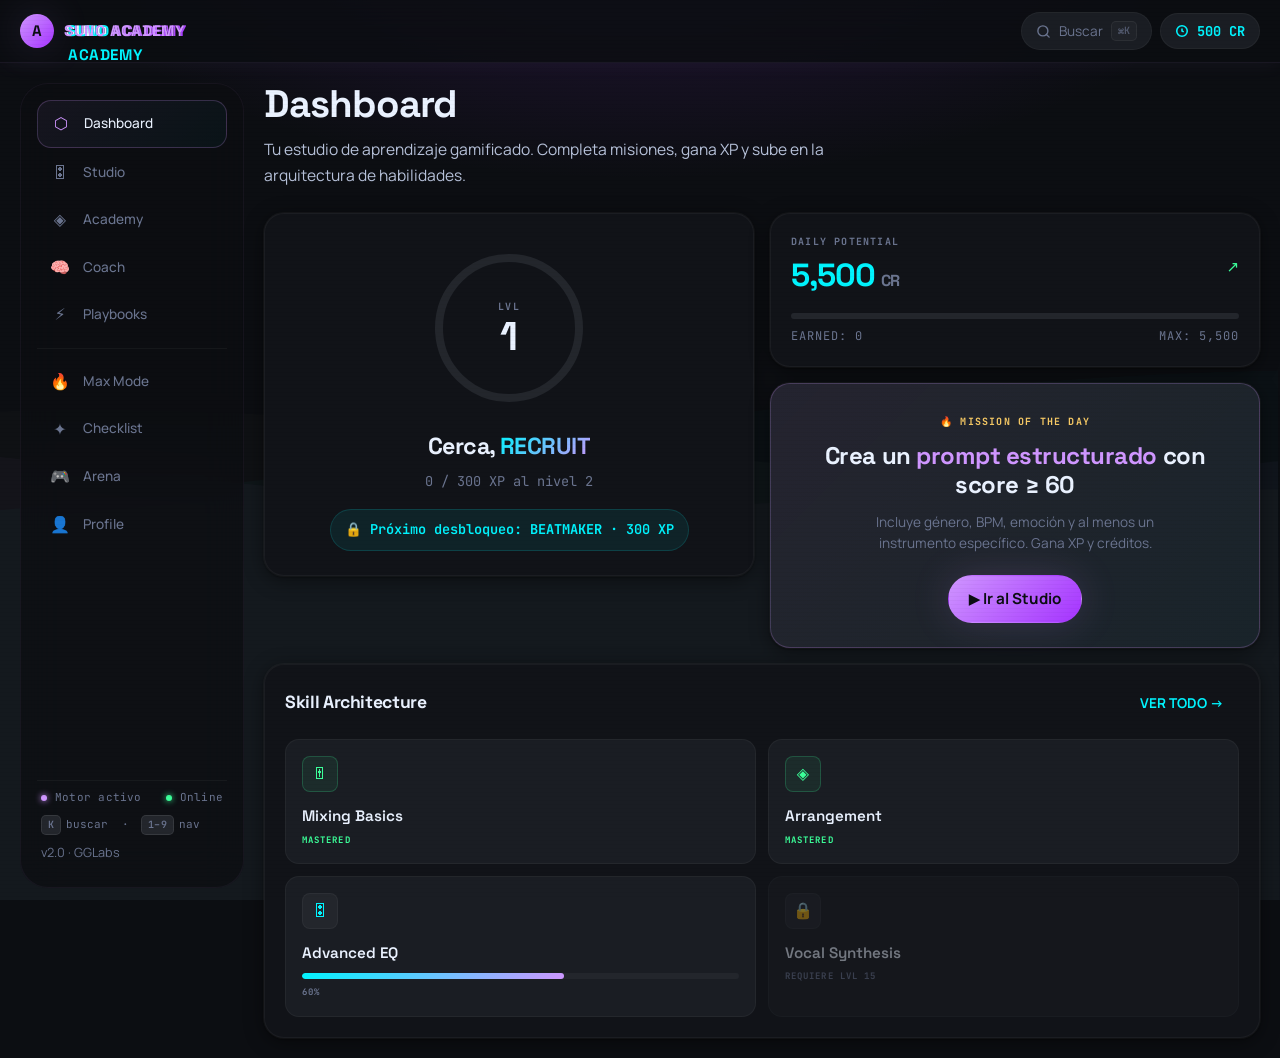
==== commit 2ccfdeaf: "feat: implement Kinetic Studio design system from handoff Aligns the entire codebase with the claude" ====
--- a/index.html
+++ b/index.html
@@ -26,6 +26,9 @@
 
 <a href="#main" class="skip-link">Saltar al contenido</a>
 
+<!-- Star field -->
+<div id="stars" aria-hidden="true"></div>
+
 <!-- Background canvas -->
 <canvas id="bgc" aria-hidden="true"></canvas>
 
@@ -37,7 +40,7 @@
     </button>
     <a class="brand" href="#/dashboard" aria-label="SUNO ACADEMY — Inicio">
       <span class="brand-avatar" aria-hidden="true">A</span>
-      <span class="brand-text">SUNO <span class="brand-accent">ACADEMY</span></span>
+      <span class="brand-text glitch" data-t="SUNO ACADEMY">SUNO <span class="brand-name">ACADEMY</span></span>
     </a>
     <div class="topbar-right">
       <button class="search-btn" id="searchBtn" aria-label="Buscar (Ctrl+K)">
@@ -106,6 +109,12 @@
       </a>
     </nav>
     <div class="sidebar-footer">
+      <div class="sys-status">
+        <span class="sys-dot active"></span>
+        <span>Motor activo</span>
+        <span class="sys-dot online" style="margin-left:auto"></span>
+        <span>Online</span>
+      </div>
       <div class="sidebar-shortcuts">
         <kbd>K</kbd> buscar &nbsp;·&nbsp; <kbd>1–9</kbd> nav
       </div>
--- a/assets/css/tokens.css
+++ b/assets/css/tokens.css
@@ -1,67 +1,74 @@
 /* ============================================================
-   SUNO ACADEMY · Design Tokens v2
-   Sistema "Kinetic Studio" — obsidiana + violeta/índigo
+   SUNO ACADEMY · Design Tokens
+   Sistema "Kinetic Studio" — obsidiana + neón
    ============================================================ */
 
 :root {
-  /* ── Superficies (obsidiana profunda) ───────────────────── */
-  --bg:             #0a0a0f;
-  --surface:        #0d0d14;
-  --surface-low:    #111118;
-  --surface-mid:    #18181f;
-  --surface-high:   #202028;
-  --surface-bright: #2a2a35;
+  /* ── Base surfaces (obsidiana) ──────────────────────────── */
+  --bg:             #0c0e12;
+  --surface:        #0c0e12;
+  --surface-low:    #111318;
+  --surface-mid:    #1a1d23;
+  --surface-high:   #23262c;
+  --surface-bright: #2a2d33;
 
-  /* ── Acentos violeta/índigo vibrantes ───────────────────── */
-  --primary:        #c084fc;
-  --primary-dim:    #9333ea;
-  --primary-glow:   rgba(192, 132, 252, 0.18);
-  --secondary:      #22d3ee;
-  --secondary-glow: rgba(34, 211, 238, 0.14);
-  --tertiary:       #e2ff8a;
-  --warn:           #fbbf24;
-  --danger:         #f87171;
-  --success:        #34d399;
+  /* ── Acentos neón ──────────────────────────────────────── */
+  --primary:        #cf96ff;
+  --primary-dim:    #a533ff;
+  --primary-glow:   rgba(207, 150, 255, 0.18);
+  --secondary:      #00f4fe;
+  --secondary-glow: rgba(0, 244, 254, 0.14);
+  --tertiary:       #f3ffca;
+  --warn:           #f7ca65;
+  --danger:         #ff6d83;
+  --success:        #3cff99;
 
   /* ── Texto ──────────────────────────────────────────────── */
-  --text:           #f0f4ff;
-  --text-2:         #a8b3cc;
-  --text-3:         #5a6380;
+  --text:           #eaf2ff;
+  --text-2:         #b7c2da;
+  --text-3:         #6b7590;
 
   /* ── Bordes ─────────────────────────────────────────────── */
   --border-subtle:  rgba(255, 255, 255, 0.045);
   --border-default: rgba(255, 255, 255, 0.085);
-  --border-accent:  rgba(192, 132, 252, 0.22);
-  --border-focus:   rgba(34, 211, 238, 0.6);
+  --border-accent:  rgba(207, 150, 255, 0.22);
+  --border-focus:   rgba(0, 244, 254, 0.6);
+  --outline-ghost:  rgba(70, 72, 77, 0.20);
 
   /* ── Gradientes ─────────────────────────────────────────── */
-  --grad-primary:   linear-gradient(135deg, #c084fc 0%, #9333ea 100%);
-  --grad-cool:      linear-gradient(135deg, #22d3ee 0%, #c084fc 100%);
-  --grad-warm:      linear-gradient(135deg, #e2ff8a 0%, #fbbf24 100%);
-  --grad-danger:    linear-gradient(90deg, #f87171, #fbbf24, #34d399);
-  --grad-subtle:    linear-gradient(135deg, rgba(192,132,252,0.06) 0%, rgba(34,211,238,0.03) 100%);
+  --grad-primary:   linear-gradient(135deg, #cf96ff 0%, #a533ff 100%);
+  --grad-cool:      linear-gradient(135deg, #00f4fe 0%, #cf96ff 100%);
+  --grad-warm:      linear-gradient(135deg, #f3ffca 0%, #f7ca65 100%);
+  --grad-danger:    linear-gradient(90deg, #ff6d83, #f7ca65, #3cff99);
+  --grad-subtle:    linear-gradient(135deg, rgba(207,150,255,0.06) 0%, rgba(0,244,254,0.03) 100%);
   --grad-hero:      radial-gradient(ellipse 80% 50% at 50% -10%, rgba(147, 51, 234, 0.18) 0%, transparent 60%);
+
+  /* ── Ambient glows ─────────────────────────────────────── */
+  --glow-primary:   0 0 40px rgba(207, 150, 255, 0.16);
+  --glow-secondary: 0 0 40px rgba(0, 244, 254, 0.12);
+  --glow-tertiary:  0 0 40px rgba(243, 255, 202, 0.14);
+  --glow-card:      0 8px 40px rgba(0, 0, 0, 0.35);
 
   /* ── Sombras ────────────────────────────────────────────── */
   --shadow-xs:      0 1px 2px rgba(0,0,0,0.7);
   --shadow-sm:      0 2px 8px rgba(0,0,0,0.5), 0 1px 2px rgba(0,0,0,0.6);
   --shadow-md:      0 4px 20px rgba(0,0,0,0.45), 0 1px 3px rgba(0,0,0,0.55);
   --shadow-card:    0 0 0 1px var(--border-subtle), var(--shadow-md);
-  --shadow-lift:    0 0 0 1px var(--border-accent), 0 8px 32px rgba(0,0,0,0.55), 0 0 48px rgba(192,132,252,0.08);
-  --shadow-glow-primary: 0 0 40px rgba(192, 132, 252, 0.2);
-  --shadow-glow-secondary: 0 0 40px rgba(34, 211, 238, 0.15);
+  --shadow-lift:    0 0 0 1px var(--border-accent), 0 8px 32px rgba(0,0,0,0.55), 0 0 48px rgba(207,150,255,0.08);
+  --shadow-glow-primary:   0 0 40px rgba(207, 150, 255, 0.20);
+  --shadow-glow-secondary: 0 0 40px rgba(0, 244, 254, 0.15);
 
   /* ── Glass ──────────────────────────────────────────────── */
-  --glass-bg:       rgba(24, 24, 31, 0.65);
-  --glass-blur:     blur(20px) saturate(180%);
+  --glass-bg:       rgba(42, 45, 51, 0.40);
+  --glass-blur:     blur(20px);
   --glass-border:   1px solid rgba(255, 255, 255, 0.07);
 
   /* ── Radii ──────────────────────────────────────────────── */
   --r-xs:   4px;
   --r-sm:   8px;
-  --r-md:  12px;
-  --r-lg:  18px;
-  --r-xl:  24px;
+  --r-md:  14px;
+  --r-lg:  20px;
+  --r-xl:  28px;
   --r-2xl: 32px;
   --r-full: 999px;
 
@@ -86,13 +93,13 @@
   --font-mono:    'JetBrains Mono', ui-monospace, SFMono-Regular, Menlo, monospace;
 
   /* ── Escala tipográfica ─────────────────────────────────── */
-  --tx-display-lg: clamp(2.4rem, 5.5vw, 3.6rem);
-  --tx-display-md: clamp(1.8rem, 3.5vw, 2.5rem);
-  --tx-headline:   clamp(1.3rem, 2.2vw, 1.7rem);
-  --tx-title:      1.1rem;
-  --tx-body:       0.9375rem;
-  --tx-small:      0.8125rem;
-  --tx-xs:         0.71875rem;
+  --tx-display-lg: clamp(2.2rem, 5vw, 3.4rem);
+  --tx-display-md: clamp(1.7rem, 3.5vw, 2.4rem);
+  --tx-headline:   clamp(1.25rem, 2.2vw, 1.65rem);
+  --tx-title:      1.05rem;
+  --tx-body:       0.95rem;
+  --tx-small:      0.85rem;
+  --tx-xs:         0.75rem;
   --tx-caption:    0.6875rem;
 
   /* ── Z-index ────────────────────────────────────────────── */
@@ -103,16 +110,16 @@
   --z-overlay: 110;
 
   /* ── Transiciones ───────────────────────────────────────── */
-  --ease-out:   cubic-bezier(0.16, 1, 0.3, 1);
-  --ease-in:    cubic-bezier(0.7, 0, 0.85, 0);
+  --ease-out:    cubic-bezier(0.2, 0.7, 0.2, 1);
+  --ease-in:     cubic-bezier(0.8, 0.1, 0.95, 0.3);
   --ease-spring: cubic-bezier(0.34, 1.56, 0.64, 1);
-  --dur-fast:   0.14s;
-  --dur-med:    0.24s;
-  --dur-slow:   0.45s;
-  --dur-xslow:  0.7s;
+  --dur-fast:    0.16s;
+  --dur-med:     0.28s;
+  --dur-slow:    0.5s;
+  --dur-xslow:   0.7s;
 }
 
-/* Reduce motion */
+/* Accesibilidad: reduce motion */
 @media (prefers-reduced-motion: reduce) {
   :root {
     --dur-fast:  0.01s;
--- a/assets/css/base.css
+++ b/assets/css/base.css
@@ -44,7 +44,7 @@
   z-index: 200;
   padding: var(--sp-3) var(--sp-5);
   background: var(--secondary);
-  color: #0a0a0f;
+  color: #0c0e12;
   font-weight: 700;
   border-radius: var(--r-md);
   transition: top var(--dur-fast);
@@ -227,4 +227,164 @@
   min-height: 60px;
 }
 
+/* ── Scanlines overlay ──────────────────────────────────────── */
+body::after {
+  content: '';
+  position: fixed;
+  inset: 0;
+  background: repeating-linear-gradient(
+    0deg,
+    transparent,
+    transparent 3px,
+    rgba(0, 0, 0, 0.025) 3px,
+    rgba(0, 0, 0, 0.025) 4px
+  );
+  pointer-events: none;
+  z-index: 9997;
+}
+
+/* ── Star field ─────────────────────────────────────────────── */
+#stars {
+  position: fixed;
+  inset: 0;
+  z-index: 1;
+  pointer-events: none;
+  overflow: hidden;
+}
+
+.star {
+  position: absolute;
+  border-radius: 50%;
+  background: #fff;
+  animation: twinkle var(--tw-dur, 3s) var(--tw-delay, 0s) ease-in-out infinite alternate;
+  opacity: 0;
+}
+
+@keyframes twinkle {
+  0%   { opacity: 0;    transform: scale(0.7); }
+  100% { opacity: 0.85; transform: scale(1.3); }
+}
+
+/* ── Glitch text effect ─────────────────────────────────────── */
+.glitch {
+  position: relative;
+  display: inline-block;
+}
+
+.glitch::before,
+.glitch::after {
+  content: attr(data-t);
+  position: absolute;
+  inset: 0;
+  pointer-events: none;
+  font: inherit;
+  font-weight: inherit;
+  letter-spacing: inherit;
+  text-transform: inherit;
+  background: inherit;
+  -webkit-background-clip: inherit;
+  background-clip: inherit;
+  -webkit-text-fill-color: inherit;
+}
+
+.glitch::before {
+  color: var(--secondary);
+  -webkit-text-fill-color: var(--secondary);
+  background: none;
+  animation: g1 6s ease-in-out infinite;
+  left: 2px;
+}
+
+.glitch::after {
+  color: var(--primary);
+  -webkit-text-fill-color: var(--primary);
+  background: none;
+  animation: g2 6s ease-in-out infinite;
+  left: -2px;
+}
+
+@keyframes g1 {
+  0%, 88%  { clip-path: none; opacity: 0; transform: translateX(0); }
+  89%, 91% { clip-path: inset(20% 0 68% 0); opacity: 0.9; transform: translateX(3px); }
+  92%, 94% { clip-path: inset(60% 0 10% 0); opacity: 0.8; transform: translateX(-3px); }
+  95%, 100%{ clip-path: none; opacity: 0; transform: translateX(0); }
+}
+
+@keyframes g2 {
+  0%, 90%  { clip-path: none; opacity: 0; transform: translateX(0); }
+  91%, 93% { clip-path: inset(42% 0 38% 0); opacity: 0.75; transform: translateX(-2px); }
+  94%, 96% { clip-path: inset(8% 0 78% 0); opacity: 0.7; transform: translateX(2px); }
+  97%, 100%{ clip-path: none; opacity: 0; transform: translateX(0); }
+}
+
+/* ── Float animation ────────────────────────────────────────── */
+@keyframes float {
+  0%, 100% { transform: translateY(0); }
+  50%      { transform: translateY(-7px); }
+}
+.float { animation: float 4s ease-in-out infinite; }
+
+/* ── Flicker animation ──────────────────────────────────────── */
+@keyframes flicker {
+  0%, 93%, 100% { opacity: 1; }
+  94%, 96%      { opacity: 0.82; }
+  95%, 97%      { opacity: 0.96; }
+}
+.flicker { animation: flicker 9s ease-in-out infinite; }
+
+/* ── Rotating conic-gradient border ────────────────────────── */
+@property --rot-a {
+  syntax: '<angle>';
+  initial-value: 0deg;
+  inherits: false;
+}
+
+.rot-border {
+  background:
+    linear-gradient(var(--surface-low), var(--surface-low)) padding-box,
+    conic-gradient(from var(--rot-a), var(--primary), var(--secondary), var(--tertiary), var(--primary)) border-box;
+  border: 2px solid transparent;
+  animation: rotBorder 4s linear infinite;
+}
+
+@keyframes rotBorder { to { --rot-a: 360deg; } }
+
+/* ── Cyber card (.cc) — glass + top gradient highlight ─────── */
+.cc {
+  background: var(--glass-bg);
+  backdrop-filter: var(--glass-blur);
+  -webkit-backdrop-filter: var(--glass-blur);
+  border-radius: var(--r-lg);
+  border: 1px solid var(--border-subtle);
+  position: relative;
+  overflow: hidden;
+  transition: transform var(--dur-fast) var(--ease-out),
+              box-shadow var(--dur-fast) var(--ease-out),
+              border-color var(--dur-fast) var(--ease-out);
+}
+
+.cc::before {
+  content: '';
+  position: absolute;
+  top: 0;
+  left: 10%;
+  right: 10%;
+  height: 1px;
+  background: linear-gradient(90deg, transparent, var(--primary), transparent);
+  opacity: 0.55;
+  pointer-events: none;
+}
+
+.cc:hover {
+  transform: translateY(-2px);
+  border-color: var(--border-accent);
+  box-shadow: var(--shadow-lift);
+}
+
+/* ── 3D tilt cards ──────────────────────────────────────────── */
+.t3d {
+  transform-style: preserve-3d;
+  will-change: transform;
+}
+
 /* EOF */
--- a/assets/css/layout.css
+++ b/assets/css/layout.css
@@ -8,10 +8,11 @@
   position: sticky;
   top: 0;
   z-index: var(--z-topbar);
-  background: rgba(10, 10, 15, 0.80);
+  background: rgba(12, 14, 18, 0.82);
   backdrop-filter: var(--glass-blur);
   -webkit-backdrop-filter: var(--glass-blur);
-  border-bottom: 1px solid var(--border-subtle);
+  border-bottom: 1px solid rgba(207, 150, 255, 0.07);
+  box-shadow: 0 0 20px rgba(207, 150, 255, 0.06);
 }
 
 .topbar-inner {
@@ -67,9 +68,9 @@
   justify-content: center;
   font-family: var(--font-display);
   font-weight: 700;
-  color: #0a0a0f;
+  color: #0c0e12;
   font-size: 0.95rem;
-  box-shadow: var(--shadow-glow-primary);
+  box-shadow: var(--glow-primary);
   flex-shrink: 0;
 }
 .brand-text { color: var(--text); }
@@ -99,8 +100,8 @@
 }
 .credit-chip:hover {
   background: var(--surface-high);
-  border-color: rgba(34, 211, 238, 0.2);
-  box-shadow: var(--shadow-glow-secondary);
+  border-color: rgba(0, 244, 254, 0.22);
+  box-shadow: var(--glow-secondary);
 }
 
 /* ── Shell ───────────────────────────────────────────────── */
@@ -120,8 +121,10 @@
   position: sticky;
   top: 65px;
   height: calc(100dvh - 95px);
-  background: var(--surface-low);
-  border: 1px solid var(--border-subtle);
+  background: rgba(12, 14, 18, 0.75);
+  backdrop-filter: var(--glass-blur);
+  -webkit-backdrop-filter: var(--glass-blur);
+  border: 1px solid rgba(207, 150, 255, 0.05);
   border-radius: var(--r-xl);
   padding: var(--sp-4);
   display: flex;
@@ -235,7 +238,7 @@
   right: 0;
   bottom: 0;
   z-index: var(--z-nav);
-  background: rgba(10, 10, 15, 0.90);
+  background: rgba(12, 14, 18, 0.90);
   backdrop-filter: var(--glass-blur);
   -webkit-backdrop-filter: var(--glass-blur);
   border-top: 1px solid var(--border-subtle);
@@ -260,7 +263,7 @@
 .bn-link:hover { color: var(--text-2); }
 .bn-link.active { color: var(--secondary); }
 .bn-link.active .bn-icon {
-  filter: drop-shadow(0 0 8px rgba(34, 211, 238, 0.6));
+  filter: drop-shadow(0 0 8px rgba(0, 244, 254, 0.6));
 }
 
 .bn-icon { font-size: 1.15rem; }
@@ -317,4 +320,48 @@
   .topbar-inner { gap: var(--sp-2); }
 }
 
+/* ── System status (sidebar footer) ─────────────────────────── */
+.sys-status {
+  display: flex;
+  align-items: center;
+  gap: var(--sp-2);
+  font-size: var(--tx-caption);
+  color: var(--text-3);
+  font-family: var(--font-mono);
+  letter-spacing: 0.02em;
+}
+
+.sys-dot {
+  width: 6px;
+  height: 6px;
+  border-radius: 50%;
+  flex-shrink: 0;
+}
+
+.sys-dot.online {
+  background: var(--success);
+  box-shadow: 0 0 6px var(--success);
+  animation: sysPulse 2s ease-in-out infinite;
+}
+
+.sys-dot.active {
+  background: var(--primary);
+  box-shadow: 0 0 6px var(--primary);
+  animation: sysPulse 2s ease-in-out infinite 0.6s;
+}
+
+@keyframes sysPulse {
+  0%, 100% { opacity: 1;    transform: scale(1);    }
+  50%      { opacity: 0.35; transform: scale(0.85); }
+}
+
+/* ── Brand gradient text ─────────────────────────────────────── */
+.brand-name {
+  background: var(--grad-primary);
+  -webkit-background-clip: text;
+  background-clip: text;
+  -webkit-text-fill-color: transparent;
+  position: relative;
+}
+
 /* EOF */
--- a/assets/css/components.css
+++ b/assets/css/components.css
@@ -59,8 +59,8 @@
   gap: var(--sp-2);
   padding: 5px 11px;
   border-radius: var(--r-full);
-  background: rgba(192, 132, 252, 0.10);
-  border: 1px solid rgba(192, 132, 252, 0.15);
+  background: rgba(207, 150, 255, 0.10);
+  border: 1px solid rgba(207, 150, 255, 0.15);
   color: var(--primary);
   font-family: var(--font-mono);
   font-weight: 700;
@@ -69,18 +69,18 @@
   text-transform: uppercase;
 }
 .eyebrow.teal {
-  background: rgba(34, 211, 238, 0.10);
-  border-color: rgba(34, 211, 238, 0.15);
+  background: rgba(0, 244, 254, 0.10);
+  border-color: rgba(0, 244, 254, 0.15);
   color: var(--secondary);
 }
 .eyebrow.gold {
-  background: rgba(251, 191, 36, 0.10);
-  border-color: rgba(251, 191, 36, 0.15);
+  background: rgba(247, 202, 101, 0.10);
+  border-color: rgba(247, 202, 101, 0.15);
   color: var(--warn);
 }
 .eyebrow.green {
-  background: rgba(52, 211, 153, 0.10);
-  border-color: rgba(52, 211, 153, 0.15);
+  background: rgba(60, 255, 153, 0.10);
+  border-color: rgba(60, 255, 153, 0.15);
   color: var(--success);
 }
 
@@ -106,28 +106,28 @@
 /* Primary */
 .btn-primary {
   background: var(--grad-primary);
-  color: #0a0a0f;
-  box-shadow: var(--shadow-glow-primary);
+  color: #0c0e12;
+  box-shadow: var(--glow-primary);
 }
 .btn-primary:hover {
   transform: translateY(-1px) scale(1.01);
-  box-shadow: 0 0 50px rgba(192, 132, 252, 0.32);
+  box-shadow: 0 0 50px rgba(207, 150, 255, 0.32);
 }
 .btn-primary:active {
   transform: translateY(0) scale(0.99);
-  box-shadow: var(--shadow-glow-primary);
+  box-shadow: var(--glow-primary);
 }
 
 /* Secondary */
 .btn-secondary {
-  background: rgba(34, 211, 238, 0.10);
-  border-color: rgba(34, 211, 238, 0.18);
+  background: rgba(0, 244, 254, 0.10);
+  border-color: rgba(0, 244, 254, 0.18);
   color: var(--secondary);
   border-radius: var(--r-md);
 }
 .btn-secondary:hover {
-  background: rgba(34, 211, 238, 0.16);
-  border-color: rgba(34, 211, 238, 0.28);
+  background: rgba(0, 244, 254, 0.16);
+  border-color: rgba(0, 244, 254, 0.28);
   transform: translateY(-1px);
 }
 .btn-secondary:active { transform: translateY(0); }
@@ -153,18 +153,18 @@
   font-size: var(--tx-small);
 }
 .btn-tertiary:hover {
-  background: rgba(34, 211, 238, 0.07);
+  background: rgba(0, 244, 254, 0.07);
   color: var(--secondary);
 }
 
 /* Danger */
 .btn-danger {
-  background: rgba(248, 113, 113, 0.10);
-  border-color: rgba(248, 113, 113, 0.18);
+  background: rgba(255, 109, 131, 0.10);
+  border-color: rgba(255, 109, 131, 0.18);
   color: var(--danger);
 }
 .btn-danger:hover {
-  background: rgba(248, 113, 113, 0.18);
+  background: rgba(255, 109, 131, 0.18);
   transform: translateY(-1px);
 }
 .btn-danger:active { transform: translateY(0); }
@@ -200,7 +200,7 @@
   border: 2px solid rgba(255,255,255,0.3);
   border-top-color: currentColor;
   animation: ringSpin 0.7s linear infinite;
-  color: #0a0a0f;
+  color: #0c0e12;
 }
 @keyframes ringSpin { to { transform: rotate(360deg); } }
 
@@ -229,7 +229,7 @@
 .chip.active {
   background: var(--grad-primary);
   border-color: transparent;
-  color: #0a0a0f;
+  color: #0c0e12;
 }
 .chip.ghost {
   background: var(--glass-bg);
@@ -241,8 +241,8 @@
 .chip.data {
   font-family: var(--font-mono);
   color: var(--secondary);
-  background: rgba(34, 211, 238, 0.07);
-  border-color: rgba(34, 211, 238, 0.12);
+  background: rgba(0, 244, 254, 0.07);
+  border-color: rgba(0, 244, 254, 0.12);
 }
 
 .chip-row {
@@ -276,7 +276,7 @@
 .input:focus, .textarea:focus, .select:focus {
   background: var(--surface-high);
   border-color: var(--border-focus);
-  box-shadow: 0 0 0 3px rgba(34, 211, 238, 0.08);
+  box-shadow: 0 0 0 3px rgba(0, 244, 254, 0.08);
 }
 .input::placeholder, .textarea::placeholder {
   color: var(--text-3);
@@ -320,7 +320,7 @@
   background: var(--secondary);
   border-radius: 50%;
   margin-top: -6.5px;
-  box-shadow: var(--shadow-glow-secondary);
+  box-shadow: var(--glow-secondary);
   cursor: pointer;
   transition: transform var(--dur-fast) var(--ease-out);
 }
@@ -331,7 +331,7 @@
   background: var(--secondary);
   border-radius: 50%;
   border: none;
-  box-shadow: var(--shadow-glow-secondary);
+  box-shadow: var(--glow-secondary);
   cursor: pointer;
 }
 
@@ -401,9 +401,9 @@
 .toast.epic    {
   background: var(--grad-primary);
   border-color: transparent;
-  color: #0a0a0f;
-  font-weight: 700;
-  box-shadow: var(--shadow-glow-primary);
+  color: #0c0e12;
+  font-weight: 700;
+  box-shadow: var(--glow-primary);
 }
 
 @keyframes toastIn {
@@ -445,7 +445,7 @@
   fill: none;
   stroke-width: 8;
   stroke-linecap: round;
-  filter: drop-shadow(0 0 10px rgba(192, 132, 252, 0.5));
+  filter: drop-shadow(0 0 10px rgba(207, 150, 255, 0.5));
   transition: stroke-dashoffset var(--dur-xslow) var(--ease-out);
 }
 .ring-label {
@@ -557,8 +557,8 @@
   gap: 6px;
   padding: 5px 10px;
   border-radius: var(--r-full);
-  background: rgba(34, 211, 238, 0.08);
-  border: 1px solid rgba(34, 211, 238, 0.12);
+  background: rgba(0, 244, 254, 0.08);
+  border: 1px solid rgba(0, 244, 254, 0.12);
   color: var(--secondary);
   font-family: var(--font-mono);
   font-size: 11px;
@@ -566,8 +566,8 @@
   transition: all var(--dur-fast) var(--ease-out);
 }
 .ts-link:hover {
-  background: rgba(34, 211, 238, 0.16);
-  border-color: rgba(34, 211, 238, 0.25);
+  background: rgba(0, 244, 254, 0.16);
+  border-color: rgba(0, 244, 254, 0.25);
   color: var(--secondary);
   transform: translateY(-1px);
 }
@@ -599,7 +599,7 @@
   display: flex;
   align-items: center;
   justify-content: center;
-  background: rgba(52, 211, 153, 0.08);
+  background: rgba(60, 255, 153, 0.08);
   color: var(--success);
   font-family: var(--font-mono);
   font-weight: 700;
@@ -627,8 +627,8 @@
 .badge-chip.earned {
   background: var(--grad-primary);
   border-color: transparent;
-  color: #0a0a0f;
-  box-shadow: var(--shadow-glow-primary);
+  color: #0c0e12;
+  box-shadow: var(--glow-primary);
 }
 
 /* ── Empty state ─────────────────────────────────────────── */
@@ -677,7 +677,7 @@
 .search-backdrop {
   position: absolute;
   inset: 0;
-  background: rgba(10, 10, 15, 0.72);
+  background: rgba(12, 14, 18, 0.75);
   backdrop-filter: blur(8px);
   -webkit-backdrop-filter: blur(8px);
   animation: fadeIn var(--dur-fast) var(--ease-out);
@@ -844,4 +844,145 @@
   .search-btn { padding: 8px 10px; }
 }
 
+/* ── Orbiting ring (around level ring) ──────────────────────── */
+.ring-orbit {
+  position: absolute;
+  border-radius: 50%;
+  border-style: dashed;
+  animation: orbitSpin linear infinite;
+  pointer-events: none;
+}
+.ring-orbit-1 {
+  inset: -10px;
+  border-width: 1px;
+  border-color: rgba(207, 150, 255, 0.20);
+  animation-duration: 20s;
+}
+.ring-orbit-2 {
+  inset: -22px;
+  border-width: 1px;
+  border-color: rgba(0, 244, 254, 0.12);
+  animation-duration: 32s;
+  animation-direction: reverse;
+}
+@keyframes orbitSpin { to { transform: rotate(360deg); } }
+
+/* ── Connection node dots ───────────────────────────────────── */
+.node-dot {
+  width: 10px;
+  height: 10px;
+  border-radius: 50%;
+  border: 2px solid var(--surface-low);
+  position: absolute;
+}
+.node-dot.primary {
+  background: var(--primary);
+  box-shadow: 0 0 10px var(--primary);
+}
+.node-dot.secondary {
+  background: var(--secondary);
+  box-shadow: 0 0 10px var(--secondary);
+}
+.node-dot.tertiary {
+  background: var(--tertiary);
+  box-shadow: 0 0 10px var(--tertiary);
+}
+
+/* ── Neon button variants (from handoff) ────────────────────── */
+.btn-pr {
+  background: var(--grad-primary);
+  color: #0c0e12;
+  font-family: var(--font-display);
+  font-weight: 700;
+  letter-spacing: 0.04em;
+  text-transform: uppercase;
+  font-size: var(--tx-small);
+  box-shadow: var(--glow-primary);
+  border: none;
+}
+.btn-pr:hover {
+  transform: translateY(-2px);
+  box-shadow: 0 0 50px rgba(207, 150, 255, 0.35), var(--glow-primary);
+}
+.btn-pr:active {
+  transform: translateY(0) scale(0.98);
+  box-shadow: var(--glow-primary);
+}
+
+.btn-se {
+  background: transparent;
+  color: var(--secondary);
+  font-family: var(--font-display);
+  font-weight: 700;
+  letter-spacing: 0.04em;
+  text-transform: uppercase;
+  font-size: var(--tx-small);
+  border: 1px solid rgba(0, 244, 254, 0.35);
+}
+.btn-se:hover {
+  background: rgba(0, 244, 254, 0.07);
+  border-color: rgba(0, 244, 254, 0.55);
+  transform: translateY(-1px);
+  box-shadow: var(--glow-secondary);
+}
+.btn-se:active { transform: translateY(0); }
+
+/* ── Kinetic studio — connection lines ──────────────────────── */
+.connection-svg {
+  position: absolute;
+  inset: 0;
+  width: 100%;
+  height: 100%;
+  pointer-events: none;
+  z-index: 0;
+  overflow: visible;
+}
+
+/* ── Genre/Mood/Instruments block ───────────────────────────── */
+.studio-block {
+  background: var(--surface-mid);
+  border-radius: var(--r-md);
+  padding: var(--sp-5);
+  border: 1px solid var(--border-subtle);
+  position: relative;
+  transition: transform var(--dur-fast) var(--ease-out), box-shadow var(--dur-fast) var(--ease-out);
+}
+.studio-block:hover {
+  transform: translateY(-2px);
+  box-shadow: var(--glow-card);
+  border-color: var(--border-accent);
+}
+.studio-block-title {
+  font-family: var(--font-display);
+  font-weight: 700;
+  font-size: var(--tx-small);
+  letter-spacing: 0.1em;
+  text-transform: uppercase;
+  margin-bottom: var(--sp-3);
+}
+.studio-block-title.primary { color: var(--primary); }
+.studio-block-title.secondary { color: var(--secondary); }
+.studio-block-title.tertiary { color: var(--tertiary); }
+
+/* ── Synergy status bar ─────────────────────────────────────── */
+.synergy-bar {
+  display: inline-flex;
+  align-items: center;
+  gap: var(--sp-3);
+  padding: var(--sp-2) var(--sp-5);
+  border-radius: var(--r-full);
+  background: var(--glass-bg);
+  backdrop-filter: var(--glass-blur);
+  border: 1px solid rgba(0, 244, 254, 0.18);
+  box-shadow: var(--glow-secondary);
+}
+.synergy-label {
+  font-family: var(--font-display);
+  font-weight: 700;
+  font-size: var(--tx-small);
+  letter-spacing: 0.1em;
+  text-transform: uppercase;
+  color: var(--secondary);
+}
+
 /* EOF */
--- a/assets/css/sections.css
+++ b/assets/css/sections.css
@@ -57,8 +57,8 @@
   margin-top: var(--sp-4);
   padding: 9px 14px;
   border-radius: var(--r-full);
-  background: rgba(34, 211, 238, 0.07);
-  border: 1px solid rgba(34, 211, 238, 0.14);
+  background: rgba(0, 244, 254, 0.07);
+  border: 1px solid rgba(0, 244, 254, 0.14);
   color: var(--secondary);
   font-family: var(--font-mono);
   font-size: var(--tx-small);
@@ -194,7 +194,7 @@
   color: var(--text-3);
 }
 .skill-card.mastered .sk-status { color: var(--success); }
-.skill-card.mastered .sk-icon { color: var(--success); border-color: rgba(52,211,153,0.2); background: rgba(52,211,153,0.07); }
+.skill-card.mastered .sk-icon { color: var(--success); border-color: rgba(60,255,153,0.2); background: rgba(60,255,153,0.07); }
 .skill-card.locked { opacity: 0.45; pointer-events: none; }
 
 /* ── Studio ─────────────────────────────────────────────── */
@@ -213,8 +213,8 @@
   gap: var(--sp-3);
   padding: 10px 16px;
   border-radius: var(--r-full);
-  background: rgba(34, 211, 238, 0.07);
-  border: 1px solid rgba(34, 211, 238, 0.14);
+  background: rgba(0, 244, 254, 0.07);
+  border: 1px solid rgba(0, 244, 254, 0.14);
   color: var(--secondary);
   font-family: var(--font-mono);
   font-weight: 700;
@@ -451,8 +451,8 @@
   gap: 4px;
   padding: 5px 11px;
   border-radius: var(--r-full);
-  background: rgba(34, 211, 238, 0.07);
-  border: 1px solid rgba(34, 211, 238, 0.14);
+  background: rgba(0, 244, 254, 0.07);
+  border: 1px solid rgba(0, 244, 254, 0.14);
   color: var(--secondary);
   font-family: var(--font-mono);
   font-weight: 700;
@@ -642,9 +642,9 @@
   justify-content: center;
   font-family: var(--font-display);
   font-weight: 700;
-  color: #0a0a0f;
+  color: #0c0e12;
   font-size: 2.4rem;
-  box-shadow: var(--shadow-glow-primary), 0 0 0 4px var(--border-accent);
+  box-shadow: var(--glow-primary), 0 0 0 4px var(--border-accent);
 }
 .profile-tag {
   display: inline-block;
